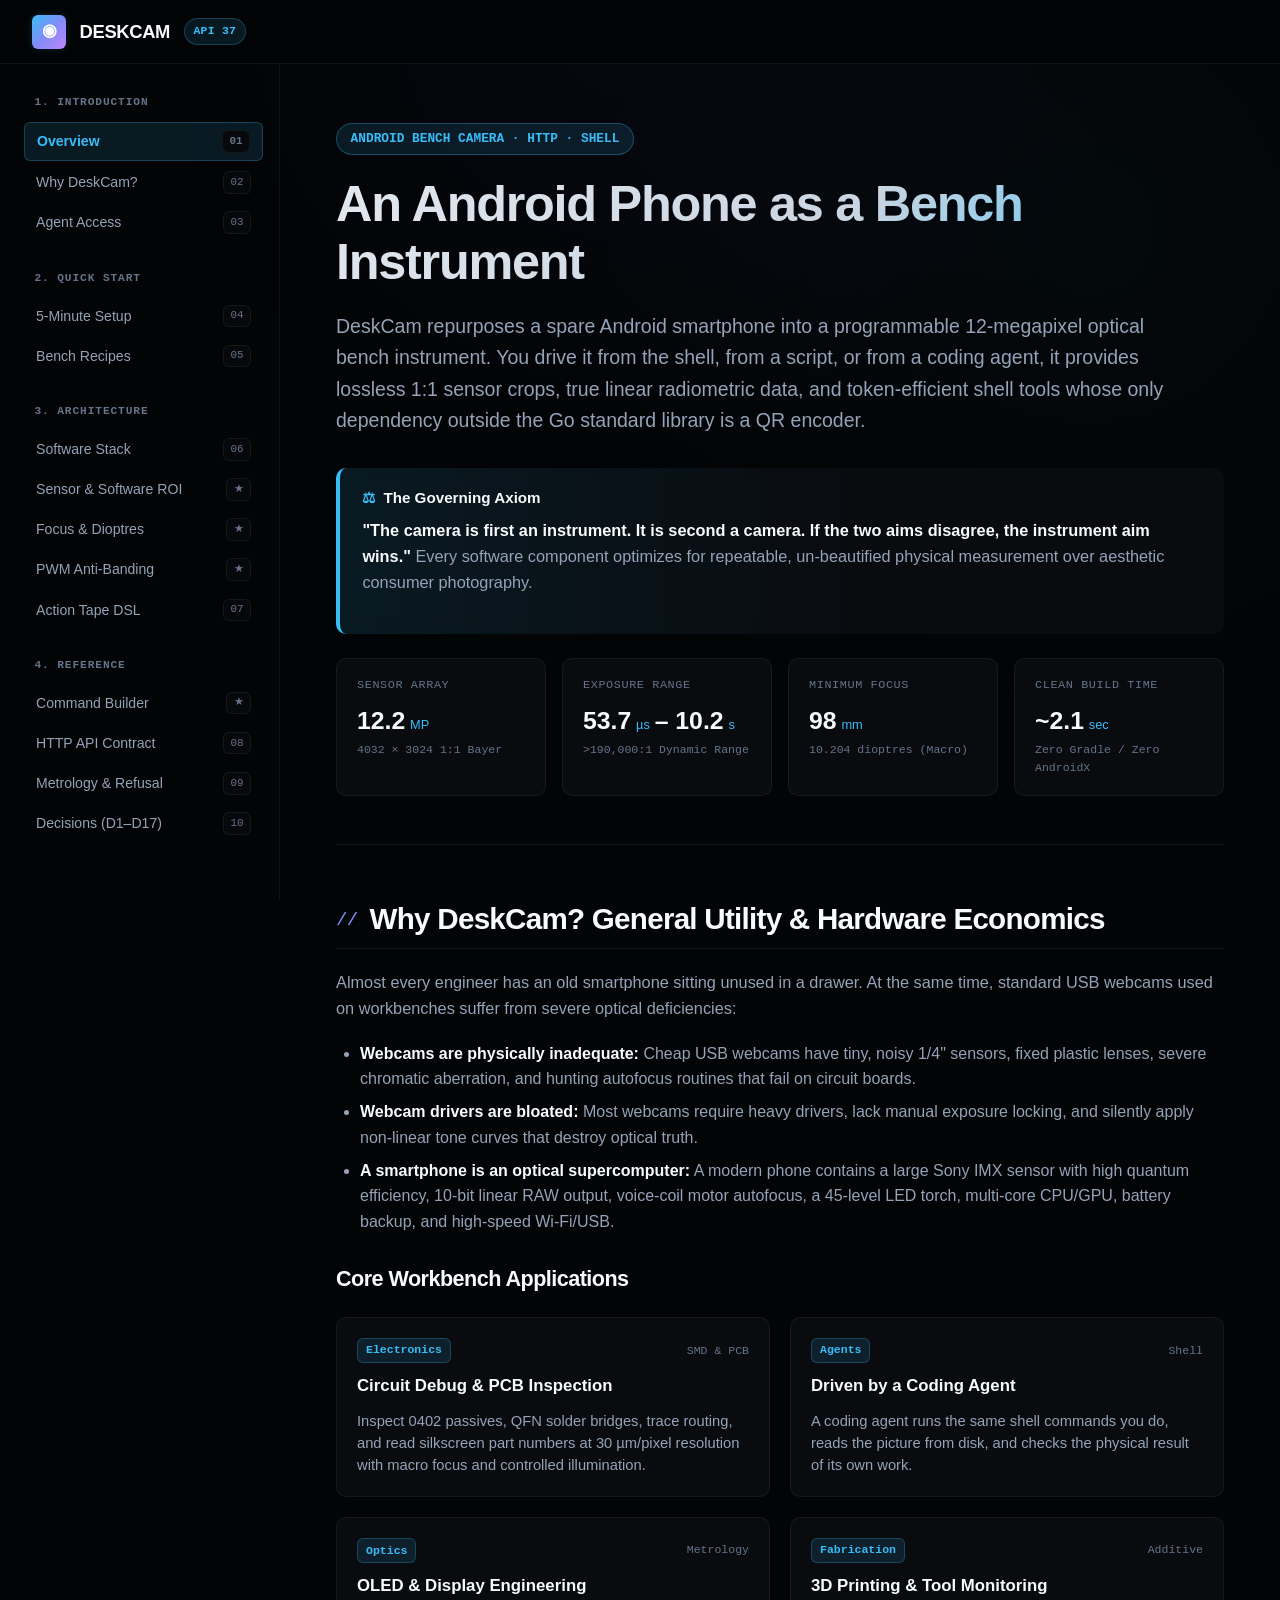
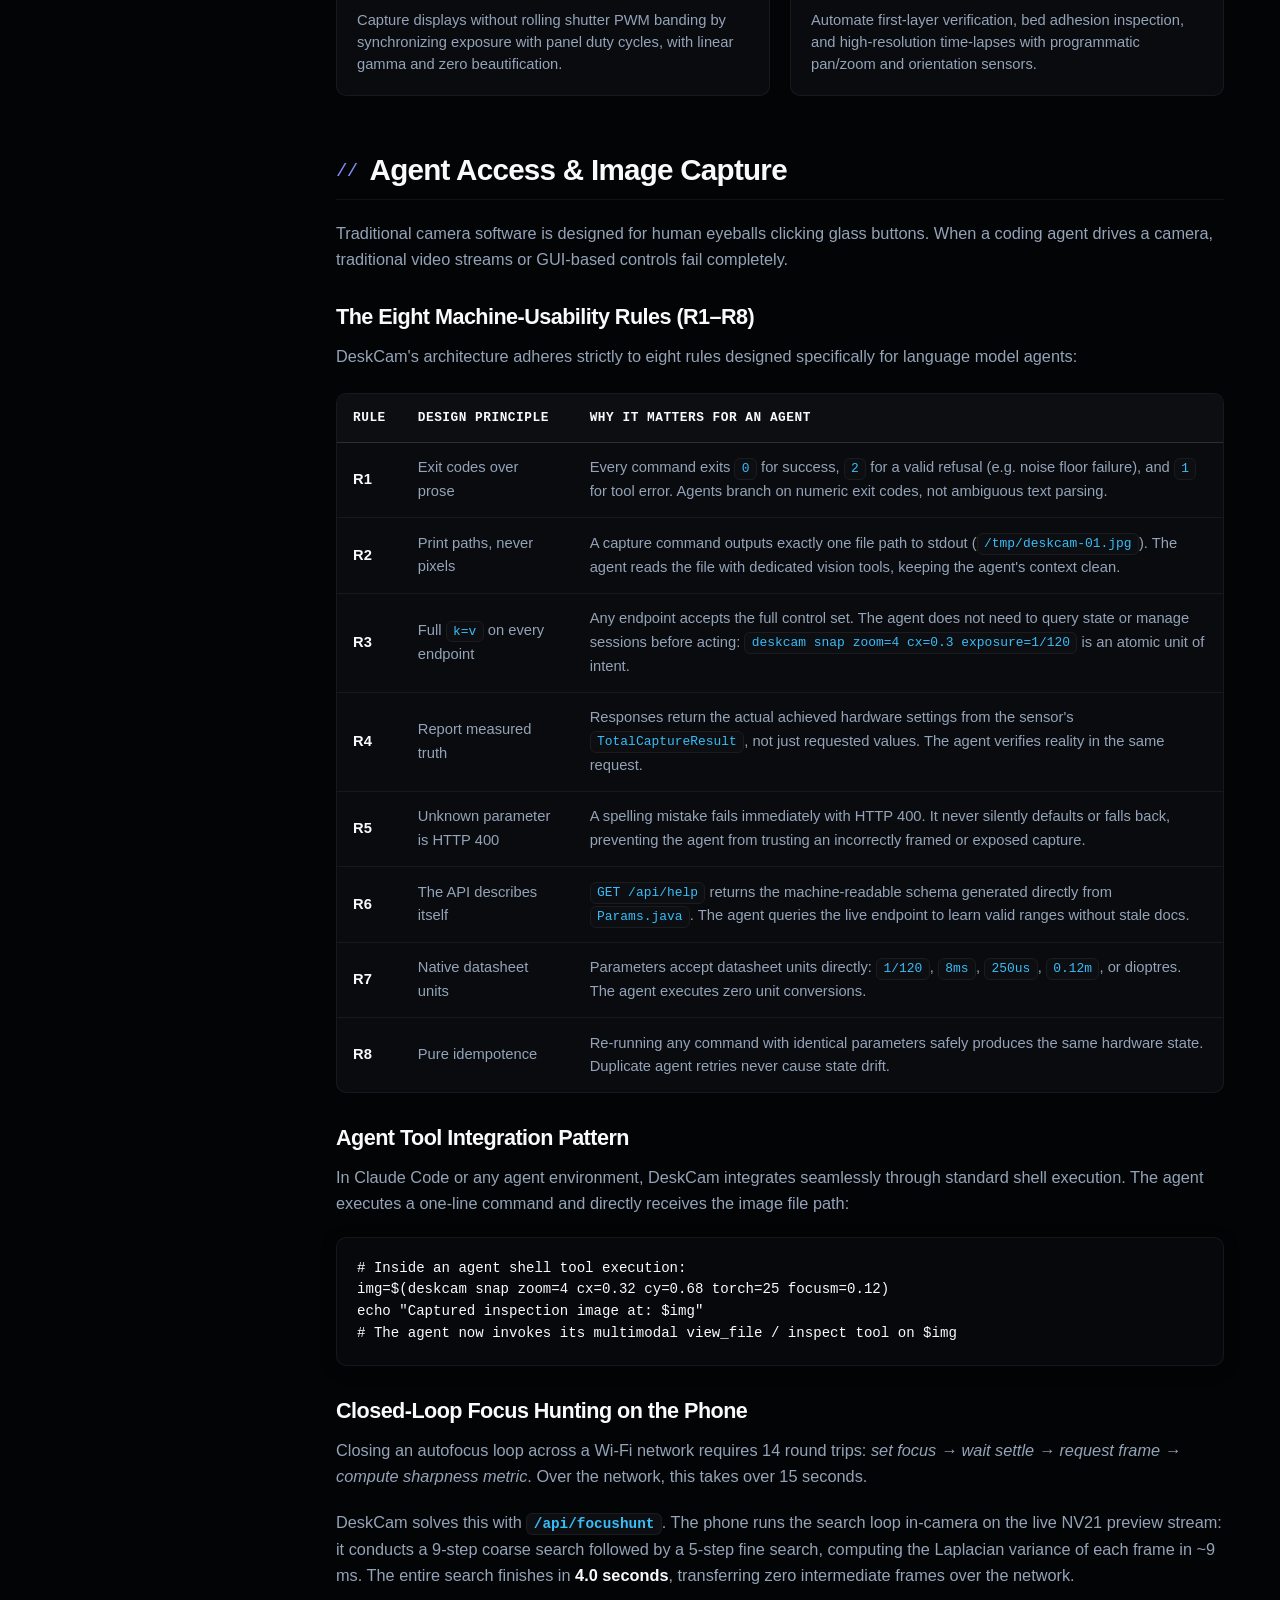
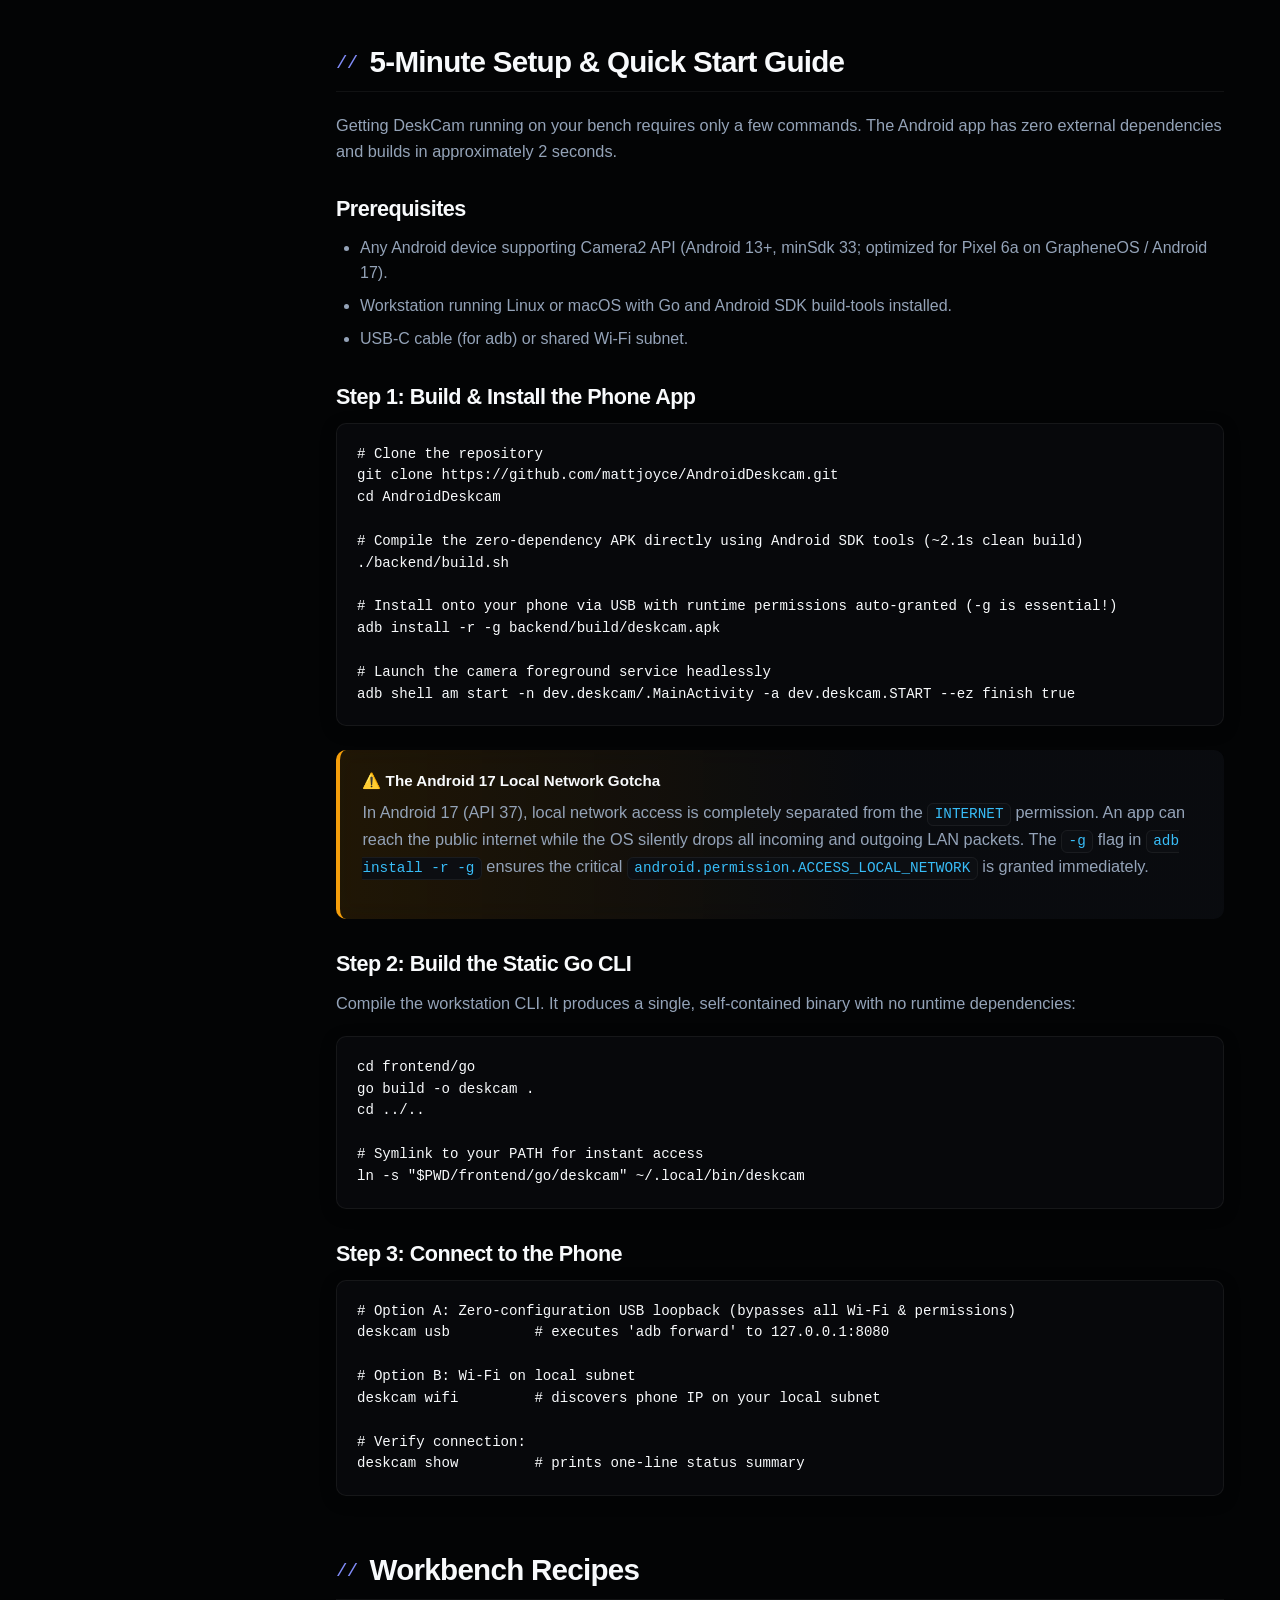
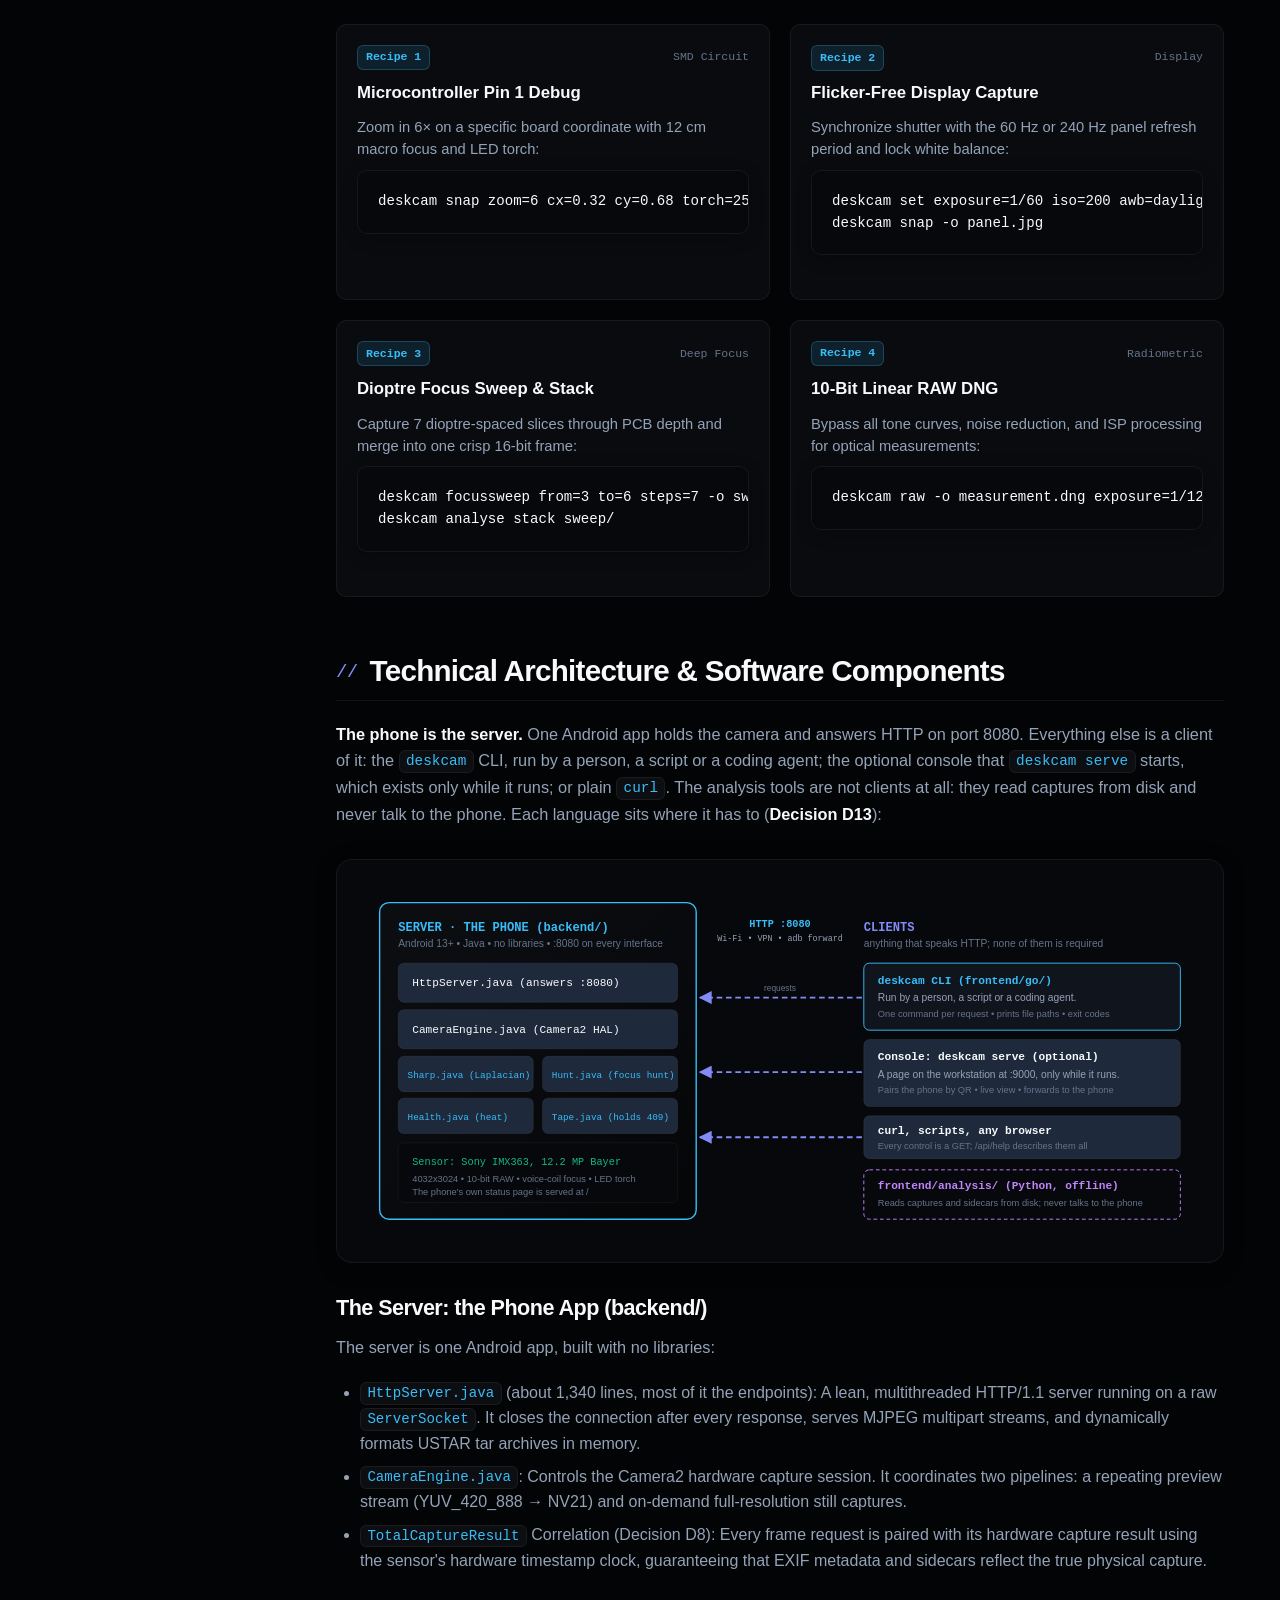
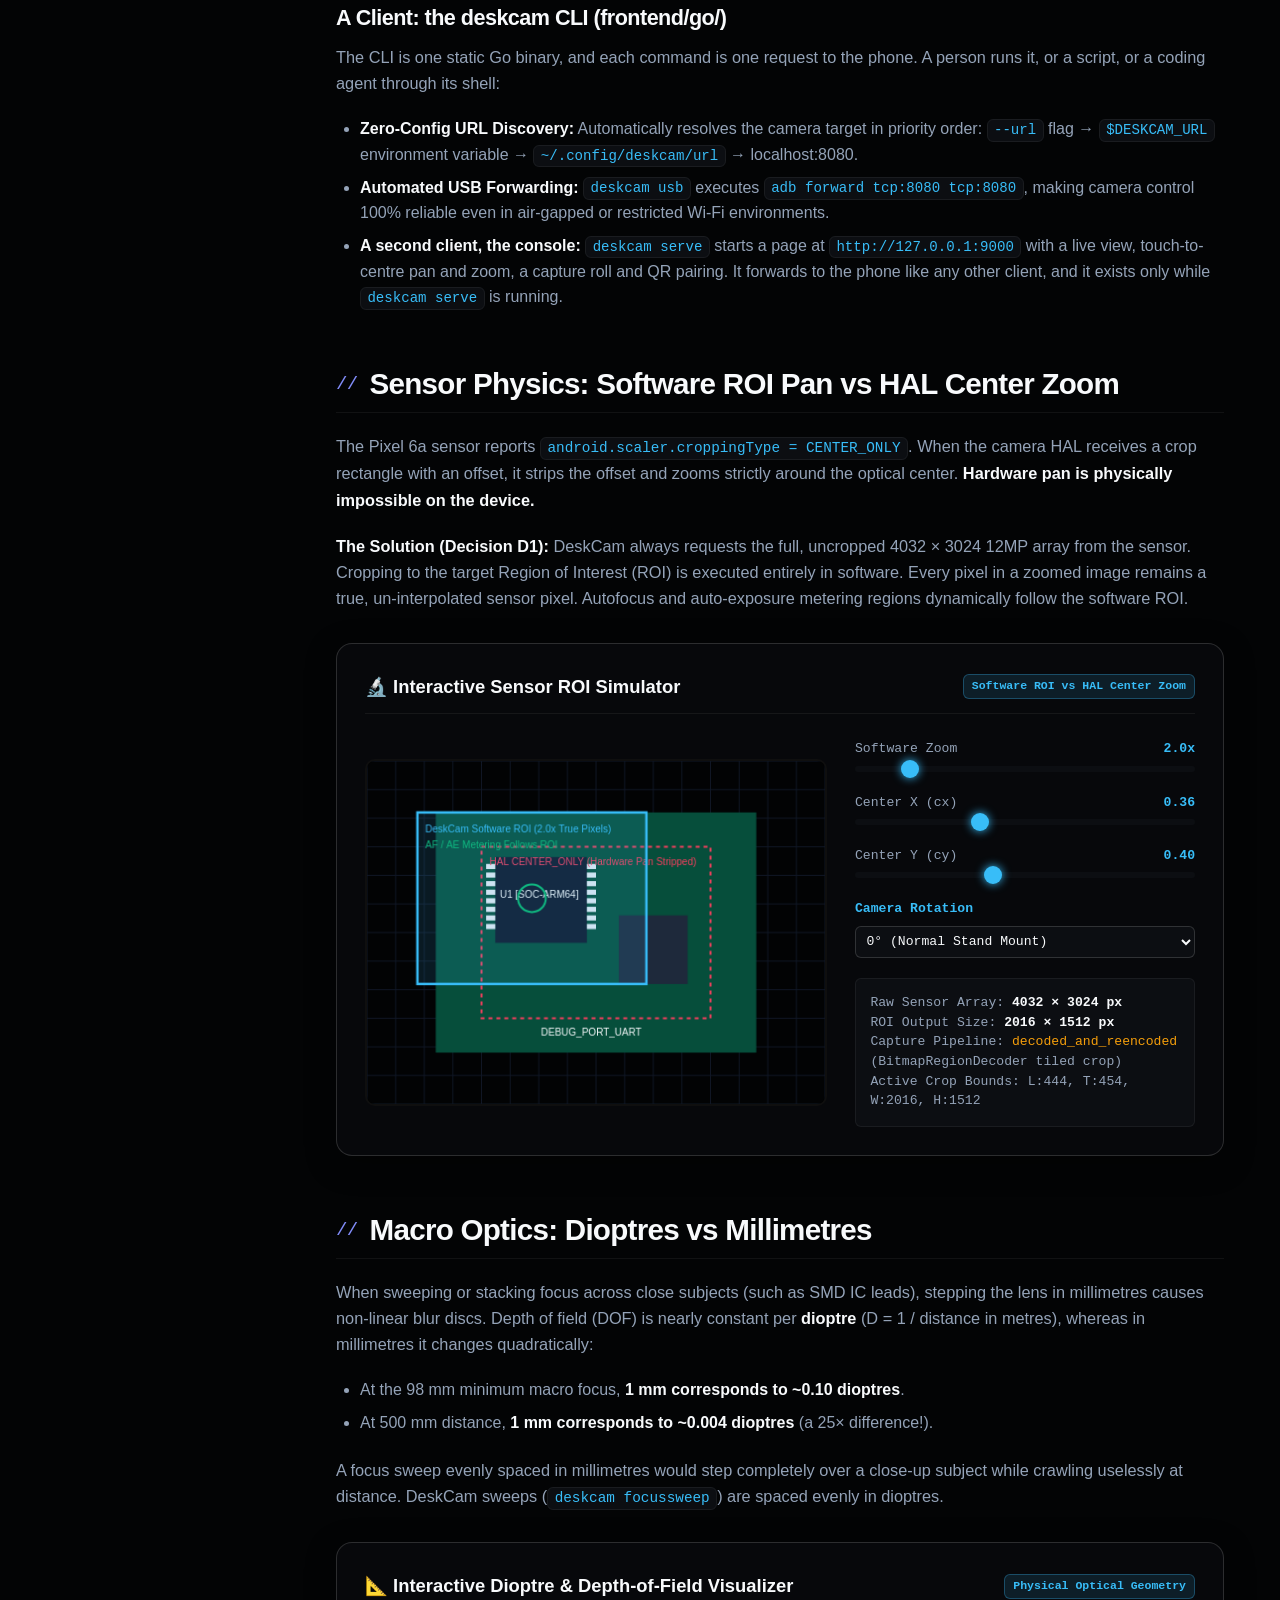
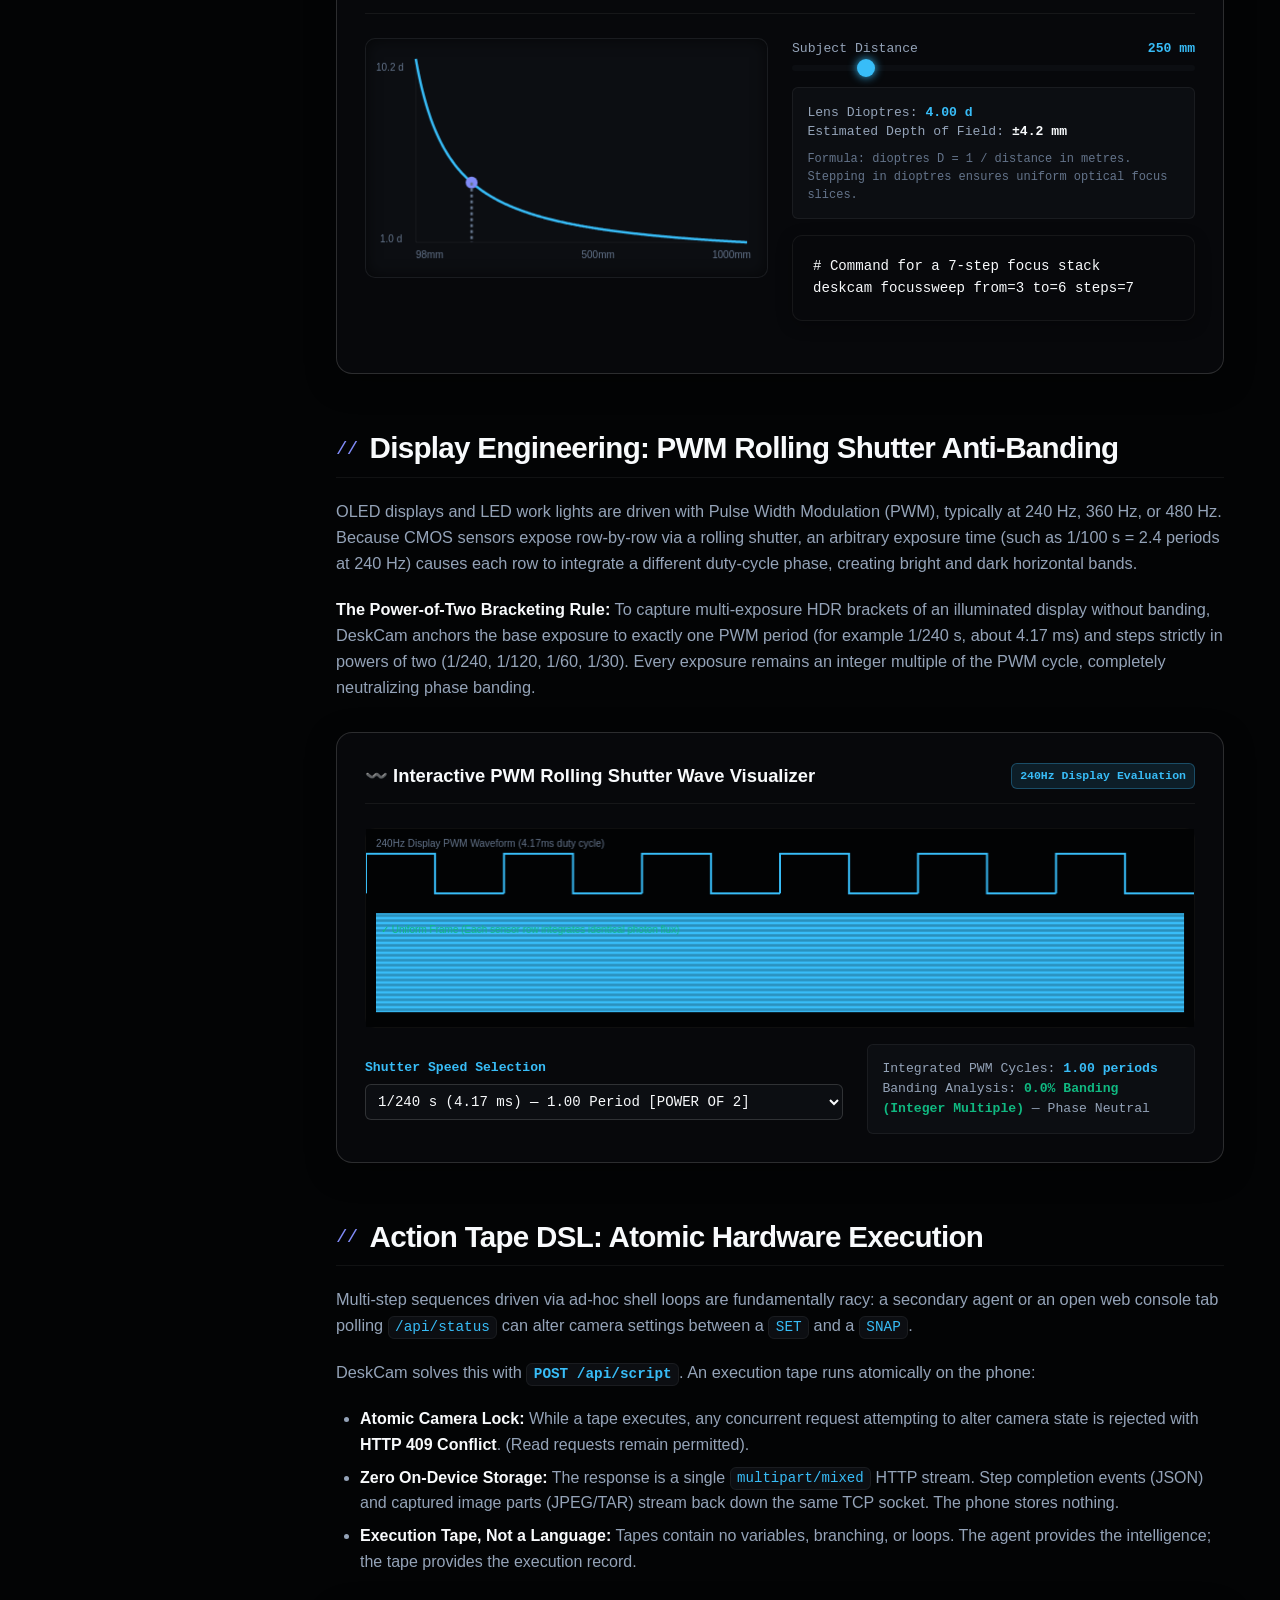
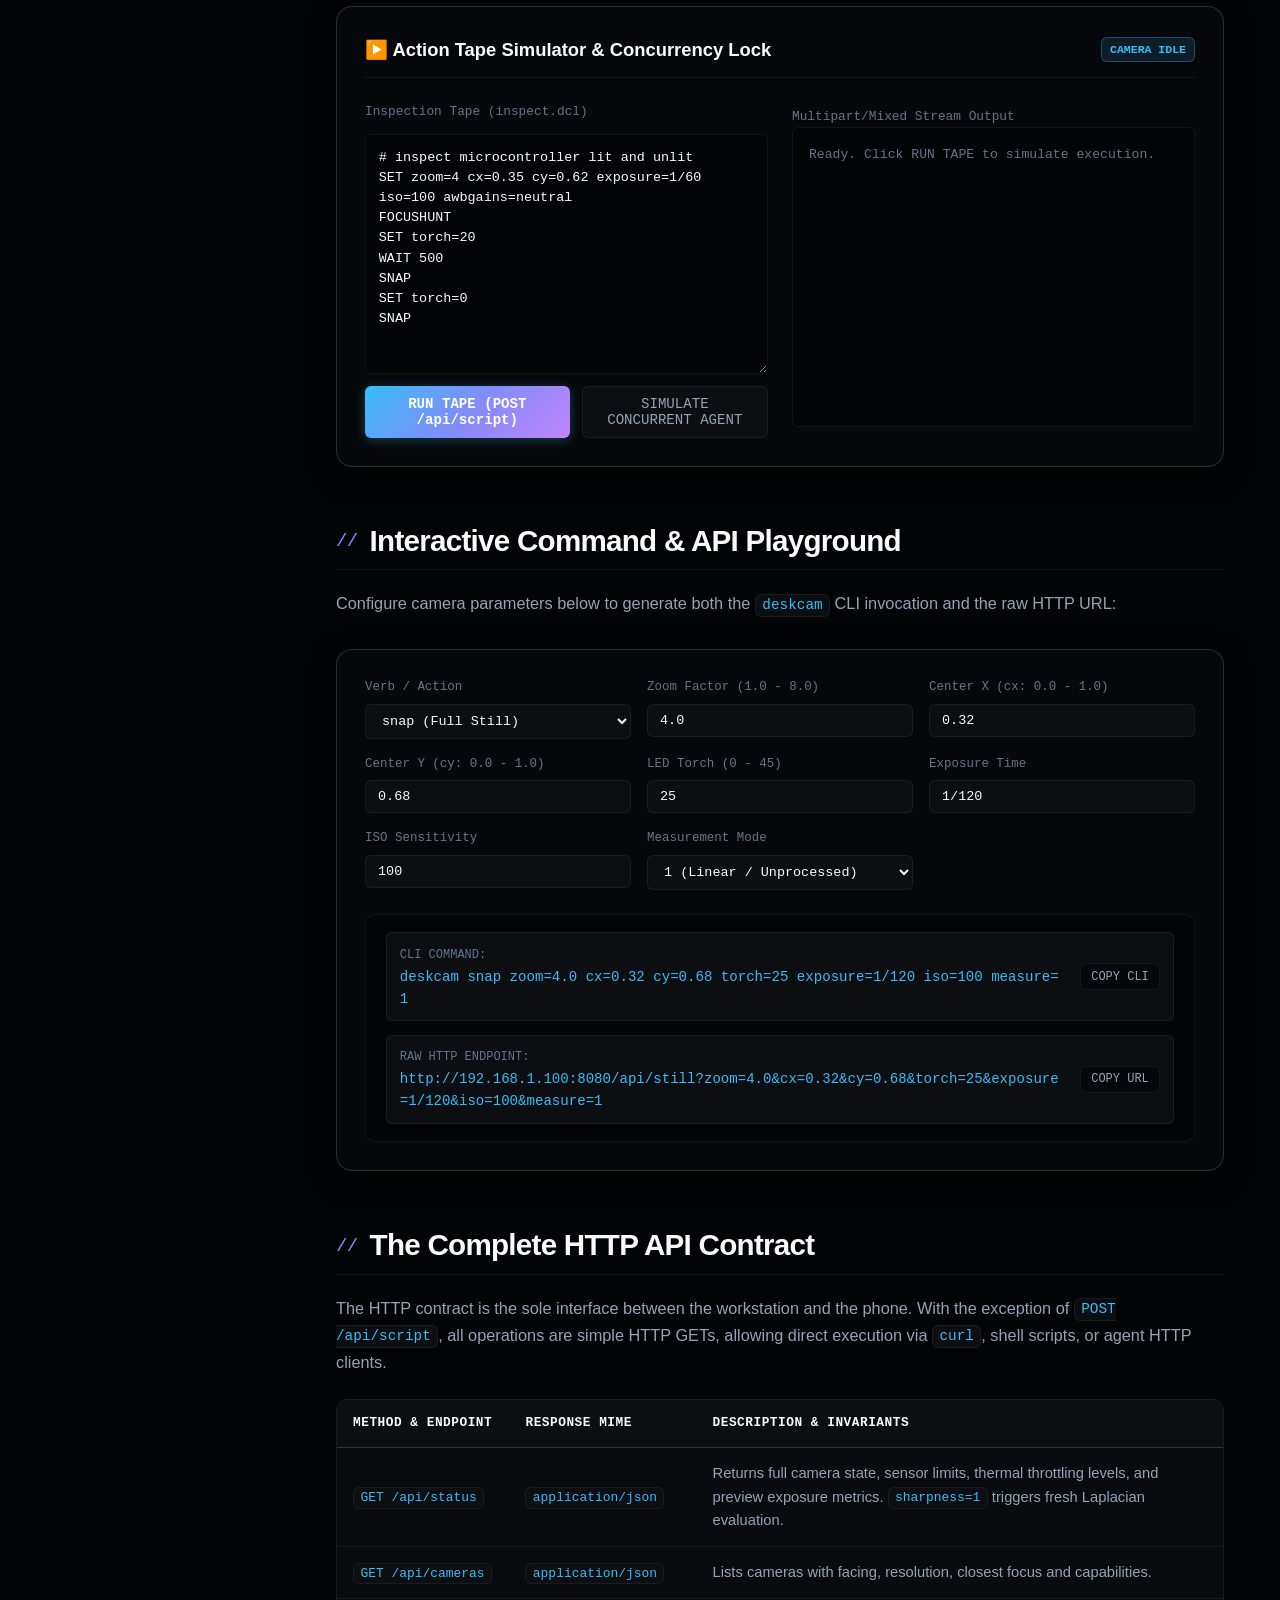
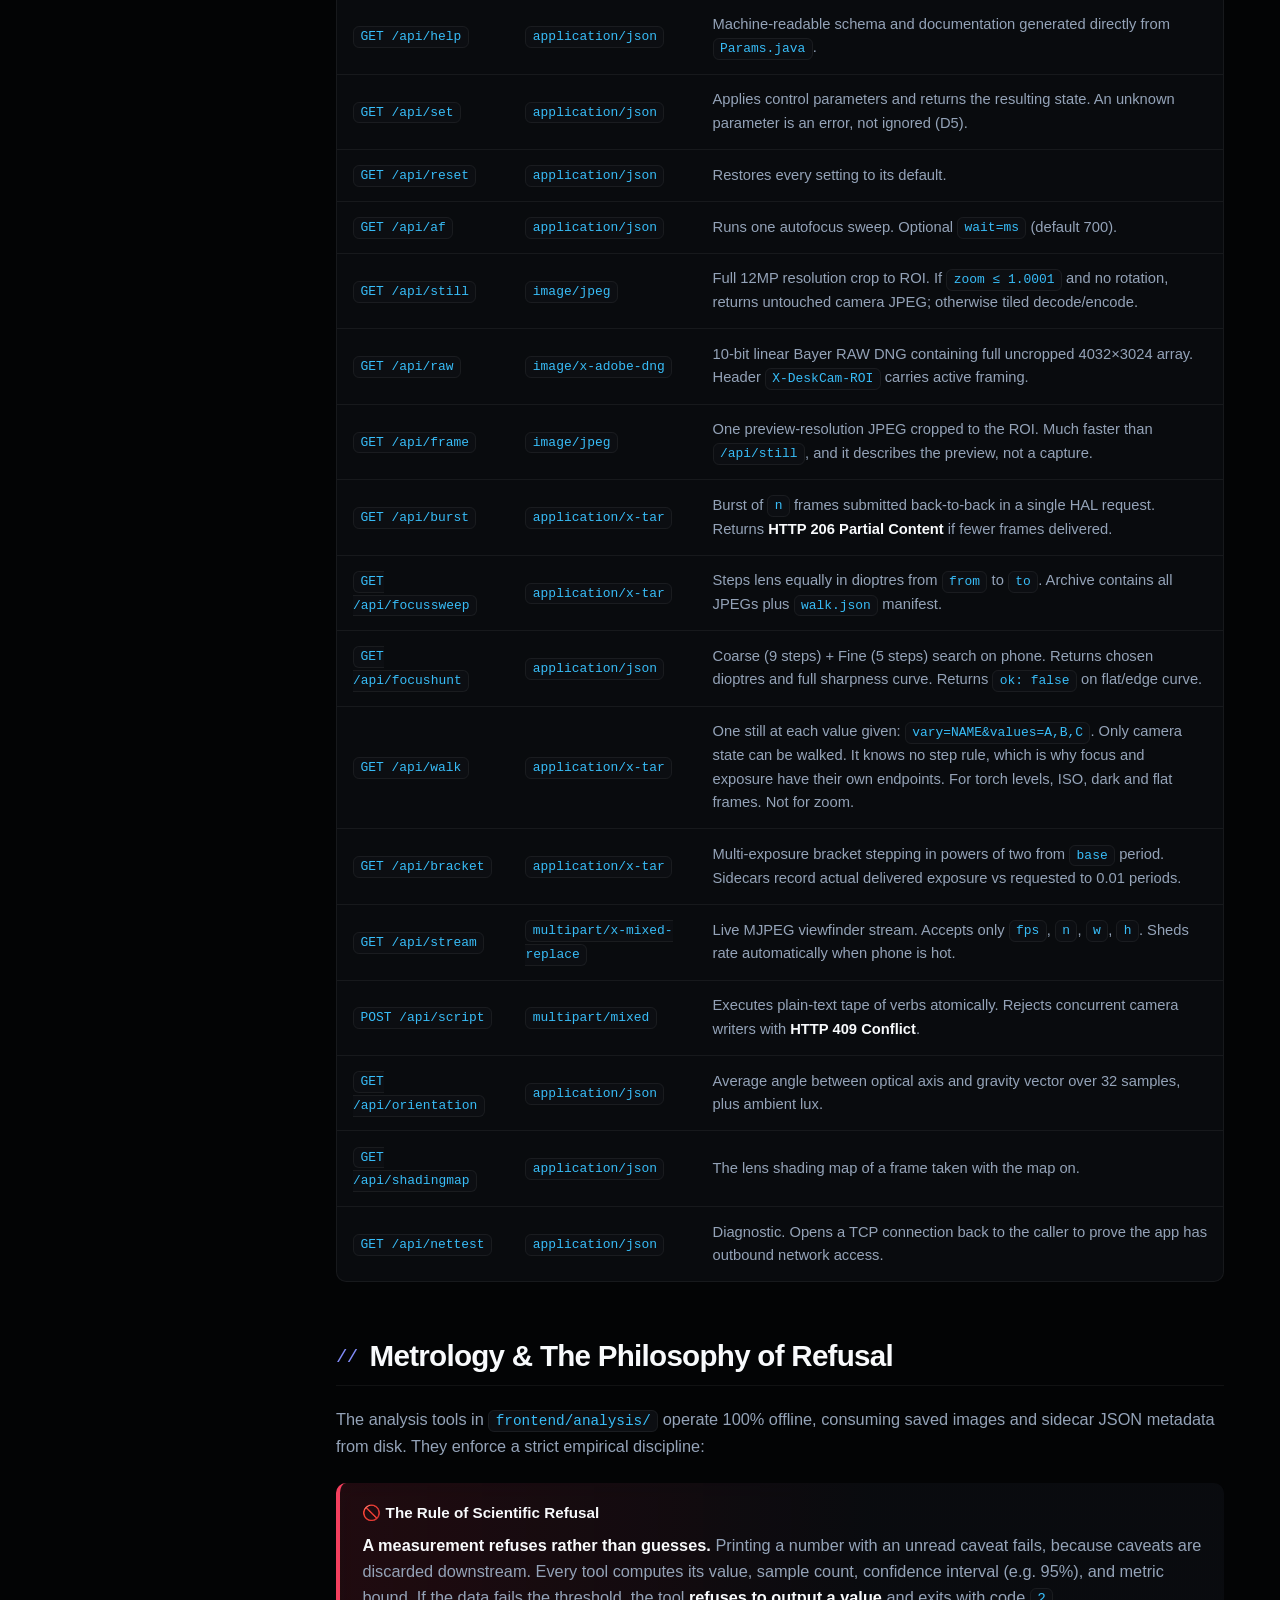
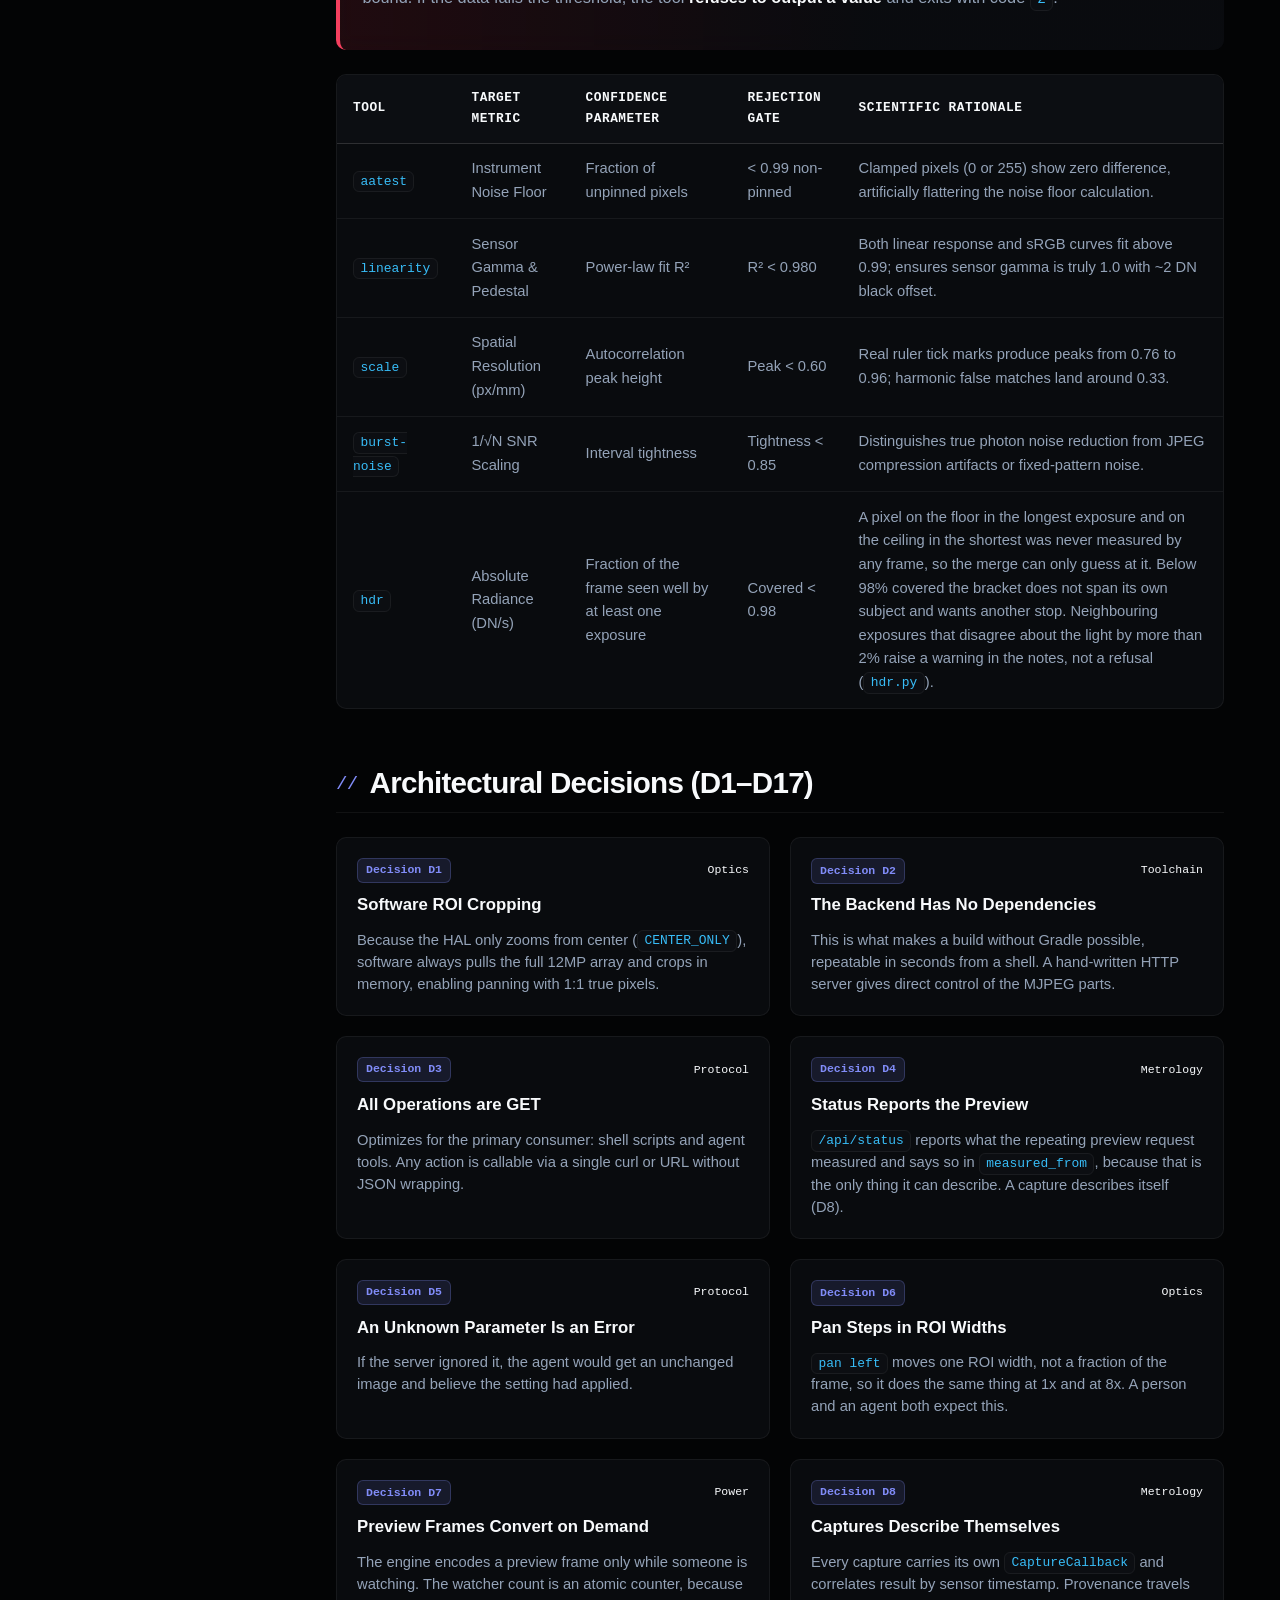
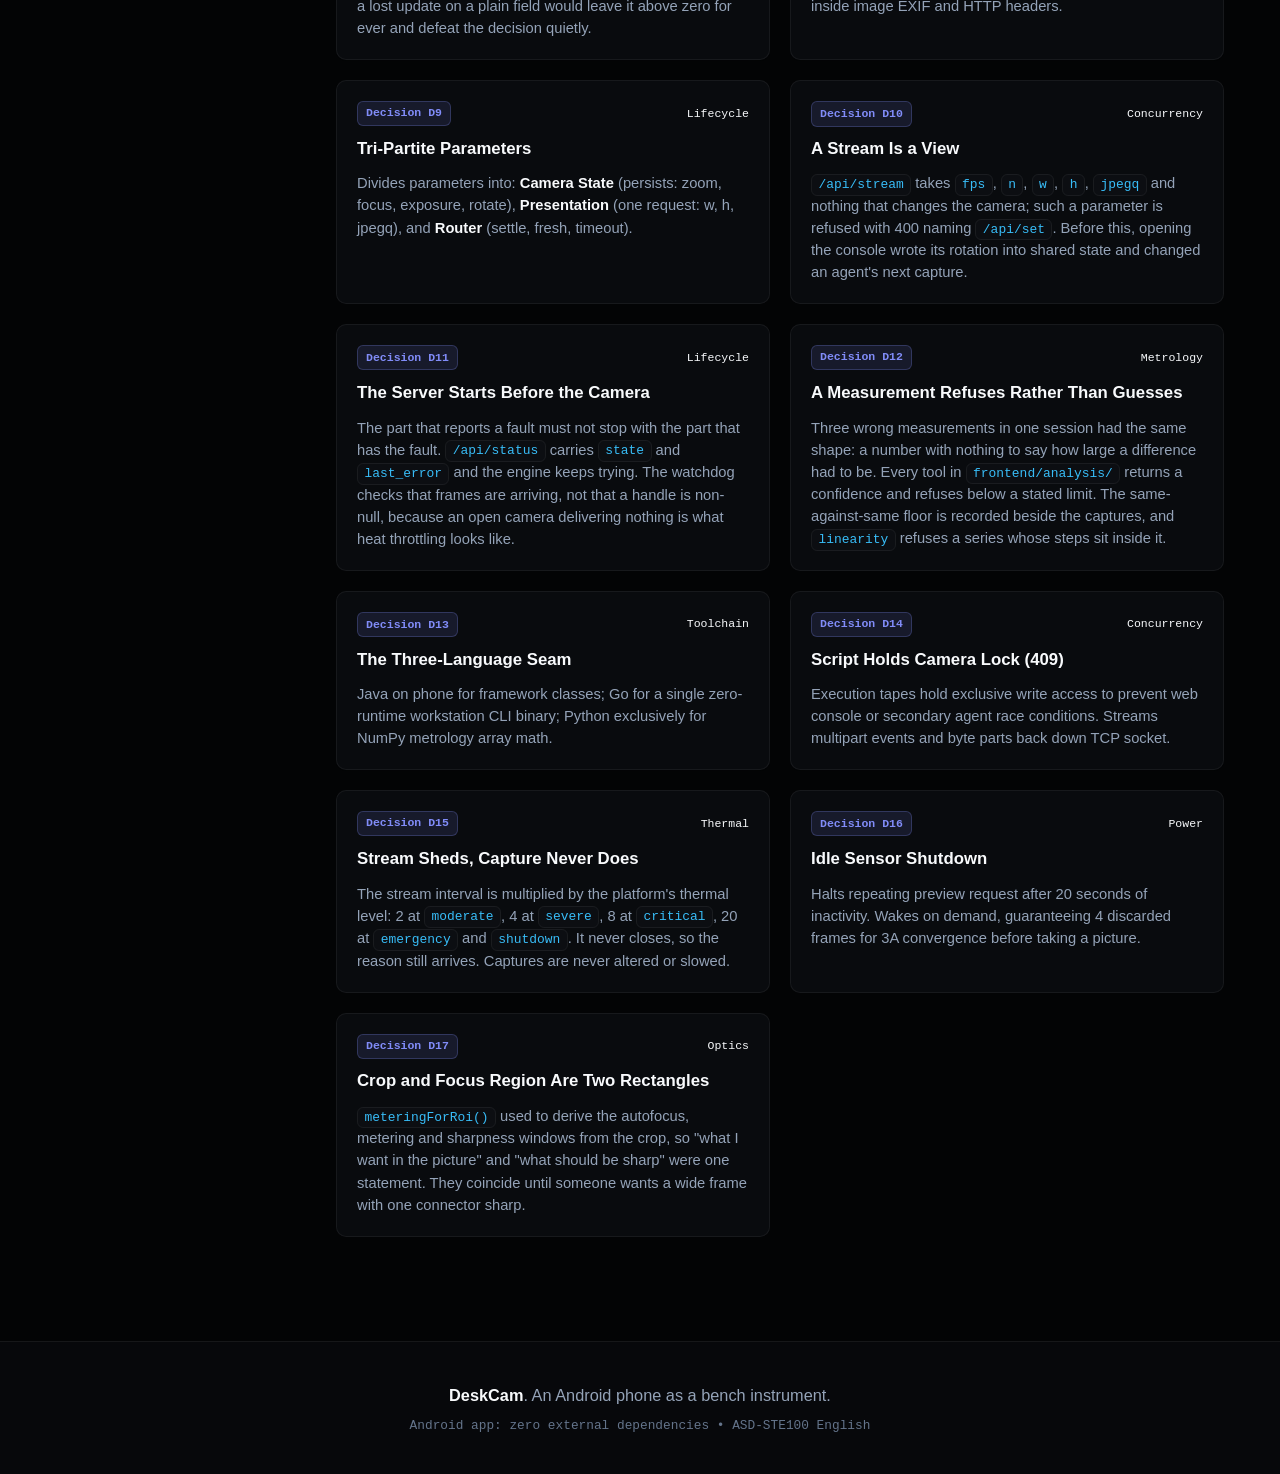
==== explainer/index.html @ 988d2ec2 "Let the phone say which network it is on, and put Stop beside the state A Pixel 9 installed over pla" ====
<!DOCTYPE html>
<html lang="en" data-theme="dark">
<head>
  <meta charset="UTF-8">
  <meta name="viewport" content="width=device-width, initial-scale=1.0">
  <title>DeskCam: an Android phone as a bench instrument</title>
  <meta name="description" content="Technical documentation and interactive explainer for DeskCam: turn a spare Android phone into a high-precision, programmable 12MP bench camera you drive from the shell, a script, or a coding agent.">
  <link rel="stylesheet" href="style.css">
</head>
<body>
  <!-- Background glow and grid -->
  <div class="ambient-glow"></div>
  <div class="bg-grid-overlay"></div>

  <!-- Top Header -->
  <header class="top-header">
    <a href="#hero" class="brand">
      <div class="brand-icon">◉</div>
      <span>DESKCAM</span>
      <span class="brand-badge">API 37</span>
    </a>
    <div class="header-actions">
      <button id="mobileNavToggle" class="mobile-nav-toggle" title="Toggle Menu" aria-label="Toggle Navigation">
        <span>☰</span>
      </button>
    </div>
  </header>

  <div class="layout-container">
    <!-- Sidebar Navigation -->
    <aside class="sidebar">
      <div class="nav-group">
        <div class="nav-heading">1. Introduction</div>
        <a href="#hero" class="nav-link active">Overview <span class="nav-badge">01</span></a>
        <a href="#why-deskcam" class="nav-link">Why DeskCam? <span class="nav-badge">02</span></a>
        <a href="#agent-vision" class="nav-link">Agent Access <span class="nav-badge">03</span></a>
      </div>

      <div class="nav-group">
        <div class="nav-heading">2. Quick Start</div>
        <a href="#getting-started" class="nav-link">5-Minute Setup <span class="nav-badge">04</span></a>
        <a href="#workbench-recipes" class="nav-link">Bench Recipes <span class="nav-badge">05</span></a>
      </div>

      <div class="nav-group">
        <div class="nav-heading">3. Architecture</div>
        <a href="#technical-components" class="nav-link">Software Stack <span class="nav-badge">06</span></a>
        <a href="#sensor-physics" class="nav-link">Sensor & Software ROI <span class="nav-badge">★</span></a>
        <a href="#macro-optics" class="nav-link">Focus & Dioptres <span class="nav-badge">★</span></a>
        <a href="#display-pwm" class="nav-link">PWM Anti-Banding <span class="nav-badge">★</span></a>
        <a href="#action-tapes" class="nav-link">Action Tape DSL <span class="nav-badge">07</span></a>
      </div>

      <div class="nav-group">
        <div class="nav-heading">4. Reference</div>
        <a href="#command-playground" class="nav-link">Command Builder <span class="nav-badge">★</span></a>
        <a href="#http-contract" class="nav-link">HTTP API Contract <span class="nav-badge">08</span></a>
        <a href="#metrology-refusal" class="nav-link">Metrology & Refusal <span class="nav-badge">09</span></a>
        <a href="#architectural-decisions" class="nav-link">Decisions (D1–D17) <span class="nav-badge">10</span></a>
      </div>
    </aside>

    <!-- Main Content Area -->
    <main class="content">
      
      <!-- HERO SECTION -->
      <section id="hero" class="hero">
        <div class="hero-tag">ANDROID BENCH CAMERA · HTTP · SHELL</div>
        <h1 class="hero-title">An Android Phone as a Bench Instrument</h1>
        <p class="hero-subtitle">
          DeskCam repurposes a spare Android smartphone into a programmable 12-megapixel optical bench instrument.
          You drive it from the shell, from a script, or from a coding agent,
          it provides lossless 1:1 sensor crops, true linear radiometric data, and token-efficient shell tools whose only dependency outside the Go standard library is a QR encoder.
        </p>

        <div class="callout callout-axiom">
          <div class="callout-title">
            <span style="color:var(--accent-cyan);">⚖</span> The Governing Axiom
          </div>
          <p>
            <strong>"The camera is first an instrument. It is second a camera. If the two aims disagree, the instrument aim wins."</strong>
            Every software component optimizes for repeatable, un-beautified physical measurement over aesthetic consumer photography.
          </p>
        </div>

        <div class="hero-stats">
          <div class="stat-card">
            <div class="stat-label">Sensor Array</div>
            <div class="stat-val">12.2 <small>MP</small></div>
            <div style="font-size:0.72rem; color:var(--text-muted); font-family:var(--font-mono);">4032 × 3024 1:1 Bayer</div>
          </div>
          <div class="stat-card">
            <div class="stat-label">Exposure Range</div>
            <div class="stat-val">53.7 <small>µs</small> – 10.2 <small>s</small></div>
            <div style="font-size:0.72rem; color:var(--text-muted); font-family:var(--font-mono);">>190,000:1 Dynamic Range</div>
          </div>
          <div class="stat-card">
            <div class="stat-label">Minimum Focus</div>
            <div class="stat-val">98 <small>mm</small></div>
            <div style="font-size:0.72rem; color:var(--text-muted); font-family:var(--font-mono);">10.204 dioptres (Macro)</div>
          </div>
          <div class="stat-card">
            <div class="stat-label">Clean Build Time</div>
            <div class="stat-val">~2.1 <small>sec</small></div>
            <div style="font-size:0.72rem; color:var(--text-muted); font-family:var(--font-mono);">Zero Gradle / Zero AndroidX</div>
          </div>
        </div>
      </section>

      <!-- SECTION 1: WHY DESKCAM (GENERAL UTILITY) -->
      <section id="why-deskcam">
        <h2>Why DeskCam? General Utility & Hardware Economics</h2>
        <p>
          Almost every engineer has an old smartphone sitting unused in a drawer.
          At the same time, standard USB webcams used on workbenches suffer from severe optical deficiencies:
        </p>
        <ul>
          <li><strong>Webcams are physically inadequate:</strong> Cheap USB webcams have tiny, noisy 1/4" sensors, fixed plastic lenses, severe chromatic aberration, and hunting autofocus routines that fail on circuit boards.</li>
          <li><strong>Webcam drivers are bloated:</strong> Most webcams require heavy drivers, lack manual exposure locking, and silently apply non-linear tone curves that destroy optical truth.</li>
          <li><strong>A smartphone is an optical supercomputer:</strong> A modern phone contains a large Sony IMX sensor with high quantum efficiency, 10-bit linear RAW output, voice-coil motor autofocus, a 45-level LED torch, multi-core CPU/GPU, battery backup, and high-speed Wi-Fi/USB.</li>
        </ul>

        <h3>Core Workbench Applications</h3>
        <div class="card-grid">
          <div class="info-card">
            <div class="card-header">
              <span class="card-badge badge-rule">Electronics</span>
              <span style="font-family:var(--font-mono); font-size:0.72rem; color:var(--text-muted);">SMD & PCB</span>
            </div>
            <div class="card-title">Circuit Debug & PCB Inspection</div>
            <div class="card-desc">
              Inspect 0402 passives, QFN solder bridges, trace routing, and read silkscreen part numbers at 30 µm/pixel resolution with macro focus and controlled illumination.
            </div>
          </div>

          <div class="info-card">
            <div class="card-header">
              <span class="card-badge badge-rule">Agents</span>
              <span style="font-family:var(--font-mono); font-size:0.72rem; color:var(--text-muted);">Shell</span>
            </div>
            <div class="card-title">Driven by a Coding Agent</div>
            <div class="card-desc">
              A coding agent runs the same shell commands you do, reads the picture from disk, and checks the physical result of its own work.
            </div>
          </div>

          <div class="info-card">
            <div class="card-header">
              <span class="card-badge badge-rule">Optics</span>
              <span style="font-family:var(--font-mono); font-size:0.72rem; color:var(--text-muted);">Metrology</span>
            </div>
            <div class="card-title">OLED & Display Engineering</div>
            <div class="card-desc">
              Capture displays without rolling shutter PWM banding by synchronizing exposure with panel duty cycles, with linear gamma and zero beautification.
            </div>
          </div>

          <div class="info-card">
            <div class="card-header">
              <span class="card-badge badge-rule">Fabrication</span>
              <span style="font-family:var(--font-mono); font-size:0.72rem; color:var(--text-muted);">Additive</span>
            </div>
            <div class="card-title">3D Printing & Tool Monitoring</div>
            <div class="card-desc">
              Automate first-layer verification, bed adhesion inspection, and high-resolution time-lapses with programmatic pan/zoom and orientation sensors.
            </div>
          </div>
        </div>
      </section>

      <!-- SECTION 2: AGENT ACCESS -->
      <section id="agent-vision">
        <h2>Agent Access & Image Capture</h2>
        <p>
          Traditional camera software is designed for human eyeballs clicking glass buttons.
          When a coding agent drives a camera,
          traditional video streams or GUI-based controls fail completely.
        </p>

        <h3>The Eight Machine-Usability Rules (R1–R8)</h3>
        <p>
          DeskCam's architecture adheres strictly to eight rules designed specifically for language model agents:
        </p>

        <div class="table-container">
          <table>
            <thead>
              <tr>
                <th>Rule</th>
                <th>Design Principle</th>
                <th>Why It Matters for an Agent</th>
              </tr>
            </thead>
            <tbody>
              <tr>
                <td><strong>R1</strong></td>
                <td>Exit codes over prose</td>
                <td>Every command exits <code>0</code> for success, <code>2</code> for a valid refusal (e.g. noise floor failure), and <code>1</code> for tool error. Agents branch on numeric exit codes, not ambiguous text parsing.</td>
              </tr>
              <tr>
                <td><strong>R2</strong></td>
                <td>Print paths, never pixels</td>
                <td>A capture command outputs exactly one file path to stdout (<code>/tmp/deskcam-01.jpg</code>). The agent reads the file with dedicated vision tools, keeping the agent's context clean.</td>
              </tr>
              <tr>
                <td><strong>R3</strong></td>
                <td>Full <code>k=v</code> on every endpoint</td>
                <td>Any endpoint accepts the full control set. The agent does not need to query state or manage sessions before acting: <code>deskcam snap zoom=4 cx=0.3 exposure=1/120</code> is an atomic unit of intent.</td>
              </tr>
              <tr>
                <td><strong>R4</strong></td>
                <td>Report measured truth</td>
                <td>Responses return the actual achieved hardware settings from the sensor's <code>TotalCaptureResult</code>, not just requested values. The agent verifies reality in the same request.</td>
              </tr>
              <tr>
                <td><strong>R5</strong></td>
                <td>Unknown parameter is HTTP 400</td>
                <td>A spelling mistake fails immediately with HTTP 400. It never silently defaults or falls back, preventing the agent from trusting an incorrectly framed or exposed capture.</td>
              </tr>
              <tr>
                <td><strong>R6</strong></td>
                <td>The API describes itself</td>
                <td><code>GET /api/help</code> returns the machine-readable schema generated directly from <code>Params.java</code>. The agent queries the live endpoint to learn valid ranges without stale docs.</td>
              </tr>
              <tr>
                <td><strong>R7</strong></td>
                <td>Native datasheet units</td>
                <td>Parameters accept datasheet units directly: <code>1/120</code>, <code>8ms</code>, <code>250us</code>, <code>0.12m</code>, or dioptres. The agent executes zero unit conversions.</td>
              </tr>
              <tr>
                <td><strong>R8</strong></td>
                <td>Pure idempotence</td>
                <td>Re-running any command with identical parameters safely produces the same hardware state. Duplicate agent retries never cause state drift.</td>
              </tr>
            </tbody>
          </table>
        </div>

        <h3>Agent Tool Integration Pattern</h3>
        <p>
          In Claude Code or any agent environment, DeskCam integrates seamlessly through standard shell execution.
          The agent executes a one-line command and directly receives the image file path:
        </p>

        <pre><code># Inside an agent shell tool execution:
img=$(deskcam snap zoom=4 cx=0.32 cy=0.68 torch=25 focusm=0.12)
echo "Captured inspection image at: $img"
# The agent now invokes its multimodal view_file / inspect tool on $img</code></pre>

        <h3>Closed-Loop Focus Hunting on the Phone</h3>
        <p>
          Closing an autofocus loop across a Wi-Fi network requires 14 round trips:
          <em>set focus &rarr; wait settle &rarr; request frame &rarr; compute sharpness metric</em>.
          Over the network, this takes over 15 seconds.
        </p>
        <p>
          DeskCam solves this with <strong><code>/api/focushunt</code></strong>.
          The phone runs the search loop in-camera on the live NV21 preview stream:
          it conducts a 9-step coarse search followed by a 5-step fine search, computing the Laplacian variance of each frame in ~9 ms.
          The entire search finishes in <strong>4.0 seconds</strong>, transferring zero intermediate frames over the network.
        </p>
      </section>

      <!-- SECTION 3: GETTING STARTED (5-MINUTE SETUP) -->
      <section id="getting-started">
        <h2>5-Minute Setup & Quick Start Guide</h2>
        <p>
          Getting DeskCam running on your bench requires only a few commands.
          The Android app has zero external dependencies and builds in approximately 2 seconds.
        </p>

        <h3>Prerequisites</h3>
        <ul>
          <li>Any Android device supporting Camera2 API (Android 13+, minSdk 33; optimized for Pixel 6a on GrapheneOS / Android 17).</li>
          <li>Workstation running Linux or macOS with Go and Android SDK build-tools installed.</li>
          <li>USB-C cable (for adb) or shared Wi-Fi subnet.</li>
        </ul>

        <h3>Step 1: Build & Install the Phone App</h3>
        <pre><code># Clone the repository
git clone https://github.com/mattjoyce/AndroidDeskcam.git
cd AndroidDeskcam

# Compile the zero-dependency APK directly using Android SDK tools (~2.1s clean build)
./backend/build.sh

# Install onto your phone via USB with runtime permissions auto-granted (-g is essential!)
adb install -r -g backend/build/deskcam.apk

# Launch the camera foreground service headlessly
adb shell am start -n dev.deskcam/.MainActivity -a dev.deskcam.START --ez finish true</code></pre>

        <div class="callout callout-warning">
          <div class="callout-title">⚠️ The Android 17 Local Network Gotcha</div>
          <p>
            In Android 17 (API 37), local network access is completely separated from the <code>INTERNET</code> permission.
            An app can reach the public internet while the OS silently drops all incoming and outgoing LAN packets.
            The <code>-g</code> flag in <code>adb install -r -g</code> ensures the critical <code>android.permission.ACCESS_LOCAL_NETWORK</code> is granted immediately.
          </p>
        </div>

        <h3>Step 2: Build the Static Go CLI</h3>
        <p>
          Compile the workstation CLI. It produces a single, self-contained binary with no runtime dependencies:
        </p>
        <pre><code>cd frontend/go
go build -o deskcam .
cd ../..

# Symlink to your PATH for instant access
ln -s "$PWD/frontend/go/deskcam" ~/.local/bin/deskcam</code></pre>

        <h3>Step 3: Connect to the Phone</h3>
        <pre><code># Option A: Zero-configuration USB loopback (bypasses all Wi-Fi & permissions)
deskcam usb          # executes 'adb forward' to 127.0.0.1:8080

# Option B: Wi-Fi on local subnet
deskcam wifi         # discovers phone IP on your local subnet

# Verify connection:
deskcam show         # prints one-line status summary</code></pre>
      </section>

      <!-- SECTION 4: WORKBENCH RECIPES -->
      <section id="workbench-recipes">
        <h2>Workbench Recipes</h2>
        <div class="card-grid">
          <div class="info-card">
            <div class="card-header">
              <span class="card-badge badge-rule">Recipe 1</span>
              <span style="font-family:var(--font-mono); font-size:0.72rem; color:var(--text-muted);">SMD Circuit</span>
            </div>
            <div class="card-title">Microcontroller Pin 1 Debug</div>
            <div class="card-desc">
              Zoom in 6&times; on a specific board coordinate with 12 cm macro focus and LED torch:
            </div>
            <pre><code>deskcam snap zoom=6 cx=0.32 cy=0.68 torch=25 focusm=0.12</code></pre>
          </div>

          <div class="info-card">
            <div class="card-header">
              <span class="card-badge badge-rule">Recipe 2</span>
              <span style="font-family:var(--font-mono); font-size:0.72rem; color:var(--text-muted);">Display</span>
            </div>
            <div class="card-title">Flicker-Free Display Capture</div>
            <div class="card-desc">
              Synchronize shutter with the 60 Hz or 240 Hz panel refresh period and lock white balance:
            </div>
            <pre><code>deskcam set exposure=1/60 iso=200 awb=daylight awblock=on
deskcam snap -o panel.jpg</code></pre>
          </div>

          <div class="info-card">
            <div class="card-header">
              <span class="card-badge badge-rule">Recipe 3</span>
              <span style="font-family:var(--font-mono); font-size:0.72rem; color:var(--text-muted);">Deep Focus</span>
            </div>
            <div class="card-title">Dioptre Focus Sweep & Stack</div>
            <div class="card-desc">
              Capture 7 dioptre-spaced slices through PCB depth and merge into one crisp 16-bit frame:
            </div>
            <pre><code>deskcam focussweep from=3 to=6 steps=7 -o sweep/
deskcam analyse stack sweep/</code></pre>
          </div>

          <div class="info-card">
            <div class="card-header">
              <span class="card-badge badge-rule">Recipe 4</span>
              <span style="font-family:var(--font-mono); font-size:0.72rem; color:var(--text-muted);">Radiometric</span>
            </div>
            <div class="card-title">10-Bit Linear RAW DNG</div>
            <div class="card-desc">
              Bypass all tone curves, noise reduction, and ISP processing for optical measurements:
            </div>
            <pre><code>deskcam raw -o measurement.dng exposure=1/120 iso=56</code></pre>
          </div>
        </div>
      </section>

      <!-- SECTION 5: TECHNICAL COMPONENTS -->
      <section id="technical-components">
        <h2>Technical Architecture & Software Components</h2>
        <p>
          <strong>The phone is the server.</strong> One Android app holds the camera and answers HTTP on port 8080.
          Everything else is a client of it: the <code>deskcam</code> CLI, run by a person, a script or a coding agent;
          the optional console that <code>deskcam serve</code> starts, which exists only while it runs; or plain <code>curl</code>.
          The analysis tools are not clients at all: they read captures from disk and never talk to the phone.
          Each language sits where it has to (<strong>Decision D13</strong>):
        </p>

        <div class="arch-diagram-wrap">
          <svg class="arch-svg" viewBox="0 0 900 380" xmlns="http://www.w3.org/2000/svg" role="img" aria-label="The phone is an HTTP server on port 8080; the deskcam CLI, the optional console and any HTTP client are its clients; the analysis tools read files offline.">
            <defs>
              <linearGradient id="boxGrad" x1="0%" y1="0%" x2="100%" y2="100%">
                <stop offset="0%" stop-color="#0c0e12"/>
                <stop offset="100%" stop-color="#050608"/>
              </linearGradient>
              <marker id="arrowHead" viewBox="0 0 10 10" refX="9" refY="5" markerWidth="7" markerHeight="7" orient="auto-start-reverse">
                <path d="M 0 0 L 10 5 L 0 10 z" fill="#818cf8"/>
              </marker>
            </defs>

            <!-- The server -->
            <rect x="20" y="20" width="340" height="340" rx="10" fill="url(#boxGrad)" stroke="#38bdf8" stroke-width="1.5"/>
            <text x="40" y="50" fill="#38bdf8" font-family="var(--font-mono)" font-size="13" font-weight="bold">SERVER · THE PHONE (backend/)</text>
            <text x="40" y="68" fill="#64748b" font-family="var(--font-sans)" font-size="11">Android 13+ • Java • no libraries • :8080 on every interface</text>

            <rect x="40" y="85" width="300" height="42" rx="6" fill="#1e293b" stroke="rgba(255,255,255,0.08)"/>
            <text x="55" y="110" fill="#f8fafc" font-family="var(--font-mono)" font-size="12">HttpServer.java (answers :8080)</text>

            <rect x="40" y="135" width="300" height="42" rx="6" fill="#1e293b" stroke="rgba(255,255,255,0.08)"/>
            <text x="55" y="160" fill="#f8fafc" font-family="var(--font-mono)" font-size="12">CameraEngine.java (Camera2 HAL)</text>

            <rect x="40" y="185" width="145" height="38" rx="6" fill="#1e293b" stroke="rgba(255,255,255,0.08)"/>
            <text x="50" y="208" fill="#38bdf8" font-family="var(--font-mono)" font-size="10">Sharp.java (Laplacian)</text>

            <rect x="195" y="185" width="145" height="38" rx="6" fill="#1e293b" stroke="rgba(255,255,255,0.08)"/>
            <text x="205" y="208" fill="#38bdf8" font-family="var(--font-mono)" font-size="10">Hunt.java (focus hunt)</text>

            <rect x="40" y="230" width="145" height="38" rx="6" fill="#1e293b" stroke="rgba(255,255,255,0.08)"/>
            <text x="50" y="253" fill="#38bdf8" font-family="var(--font-mono)" font-size="10">Health.java (heat)</text>

            <rect x="195" y="230" width="145" height="38" rx="6" fill="#1e293b" stroke="rgba(255,255,255,0.08)"/>
            <text x="205" y="253" fill="#38bdf8" font-family="var(--font-mono)" font-size="10">Tape.java (holds 409)</text>

            <rect x="40" y="278" width="300" height="64" rx="6" fill="#07080b" stroke="rgba(255,255,255,0.05)"/>
            <text x="55" y="302" fill="#10b981" font-family="var(--font-mono)" font-size="11">Sensor: Sony IMX363, 12.2 MP Bayer</text>
            <text x="55" y="320" fill="#64748b" font-family="var(--font-sans)" font-size="10">4032x3024 • 10-bit RAW • voice-coil focus • LED torch</text>
            <text x="55" y="334" fill="#64748b" font-family="var(--font-sans)" font-size="10">The phone's own status page is served at /</text>

            <!-- The wire -->
            <text x="450" y="46" text-anchor="middle" fill="#38bdf8" font-family="var(--font-mono)" font-size="11" font-weight="bold">HTTP :8080</text>
            <text x="450" y="61" text-anchor="middle" fill="#94a3b8" font-family="var(--font-mono)" font-size="9">Wi-Fi • VPN • adb forward</text>
            <path d="M 538 122 L 364 122" stroke="#818cf8" stroke-width="2" stroke-dasharray="6 4" marker-end="url(#arrowHead)"/>
            <path d="M 538 202 L 364 202" stroke="#818cf8" stroke-width="2" stroke-dasharray="6 4" marker-end="url(#arrowHead)"/>
            <path d="M 538 272 L 364 272" stroke="#818cf8" stroke-width="2" stroke-dasharray="6 4" marker-end="url(#arrowHead)"/>
            <text x="450" y="115" text-anchor="middle" fill="#64748b" font-family="var(--font-sans)" font-size="9">requests</text>

            <!-- The clients -->
            <text x="540" y="50" fill="#818cf8" font-family="var(--font-mono)" font-size="13" font-weight="bold">CLIENTS</text>
            <text x="540" y="68" fill="#64748b" font-family="var(--font-sans)" font-size="11">anything that speaks HTTP; none of them is required</text>

            <rect x="540" y="85" width="340" height="72" rx="6" fill="#10141c" stroke="#38bdf8"/>
            <text x="555" y="107" fill="#38bdf8" font-family="var(--font-mono)" font-size="12" font-weight="bold">deskcam CLI (frontend/go/)</text>
            <text x="555" y="126" fill="#94a3b8" font-family="var(--font-sans)" font-size="11">Run by a person, a script or a coding agent.</text>
            <text x="555" y="143" fill="#64748b" font-family="var(--font-sans)" font-size="10">One command per request • prints file paths • exit codes</text>

            <rect x="540" y="167" width="340" height="72" rx="6" fill="#1e293b" stroke="rgba(255,255,255,0.08)"/>
            <text x="555" y="189" fill="#f8fafc" font-family="var(--font-mono)" font-size="12" font-weight="bold">Console: deskcam serve (optional)</text>
            <text x="555" y="208" fill="#94a3b8" font-family="var(--font-sans)" font-size="11">A page on the workstation at :9000, only while it runs.</text>
            <text x="555" y="225" fill="#64748b" font-family="var(--font-sans)" font-size="10">Pairs the phone by QR • live view • forwards to the phone</text>

            <rect x="540" y="249" width="340" height="46" rx="6" fill="#1e293b" stroke="rgba(255,255,255,0.08)"/>
            <text x="555" y="269" fill="#f8fafc" font-family="var(--font-mono)" font-size="12" font-weight="bold">curl, scripts, any browser</text>
            <text x="555" y="285" fill="#64748b" font-family="var(--font-sans)" font-size="10">Every control is a GET; /api/help describes them all</text>

            <!-- Offline -->
            <rect x="540" y="307" width="340" height="53" rx="6" fill="none" stroke="#c084fc" stroke-dasharray="4 3"/>
            <text x="555" y="328" fill="#c084fc" font-family="var(--font-mono)" font-size="12" font-weight="bold">frontend/analysis/ (Python, offline)</text>
            <text x="555" y="346" fill="#64748b" font-family="var(--font-sans)" font-size="10">Reads captures and sidecars from disk; never talks to the phone</text>
          </svg>
        </div>

        <h3>The Server: the Phone App (backend/)</h3>
        <p>
          The server is one Android app, built with no libraries:
        </p>
        <ul>
          <li><code>HttpServer.java</code> (about 1,340 lines, most of it the endpoints): A lean, multithreaded HTTP/1.1 server running on a raw <code>ServerSocket</code>. It closes the connection after every response, serves MJPEG multipart streams, and dynamically formats USTAR tar archives in memory.</li>
          <li><code>CameraEngine.java</code>: Controls the Camera2 hardware capture session. It coordinates two pipelines: a repeating preview stream (YUV_420_888 &rarr; NV21) and on-demand full-resolution still captures.</li>
          <li><code>TotalCaptureResult</code> Correlation (Decision D8): Every frame request is paired with its hardware capture result using the sensor's hardware timestamp clock, guaranteeing that EXIF metadata and sidecars reflect the true physical capture.</li>
        </ul>

        <h3>A Client: the deskcam CLI (frontend/go/)</h3>
        <p>
          The CLI is one static Go binary, and each command is one request to the phone.
          A person runs it, or a script, or a coding agent through its shell:
        </p>
        <ul>
          <li><strong>Zero-Config URL Discovery:</strong> Automatically resolves the camera target in priority order: <code>--url</code> flag &rarr; <code>$DESKCAM_URL</code> environment variable &rarr; <code>~/.config/deskcam/url</code> &rarr; localhost:8080.</li>
          <li><strong>Automated USB Forwarding:</strong> <code>deskcam usb</code> executes <code>adb forward tcp:8080 tcp:8080</code>, making camera control 100% reliable even in air-gapped or restricted Wi-Fi environments.</li>
          <li><strong>A second client, the console:</strong> <code>deskcam serve</code> starts a page at <code>http://127.0.0.1:9000</code> with a live view, touch-to-centre pan and zoom, a capture roll and QR pairing. It forwards to the phone like any other client, and it exists only while <code>deskcam serve</code> is running.</li>
        </ul>
      </section>

      <!-- SECTION 6: SENSOR PHYSICS & SOFTWARE ROI -->
      <section id="sensor-physics">
        <h2>Sensor Physics: Software ROI Pan vs HAL Center Zoom</h2>
        <p>
          The Pixel 6a sensor reports <code>android.scaler.croppingType = CENTER_ONLY</code>.
          When the camera HAL receives a crop rectangle with an offset, it strips the offset and zooms strictly around the optical center.
          <strong>Hardware pan is physically impossible on the device.</strong>
        </p>
        <p>
          <strong>The Solution (Decision D1):</strong> DeskCam always requests the full, uncropped 4032 &times; 3024 12MP array from the sensor.
          Cropping to the target Region of Interest (ROI) is executed entirely in software.
          Every pixel in a zoomed image remains a true, un-interpolated sensor pixel.
          Autofocus and auto-exposure metering regions dynamically follow the software ROI.
        </p>

        <!-- Interactive Simulator: Sensor Crop -->
        <div class="interactive-panel">
          <div class="panel-header">
            <div class="panel-title">
              <span>🔬 Interactive Sensor ROI Simulator</span>
            </div>
            <span class="panel-tag">Software ROI vs HAL Center Zoom</span>
          </div>

          <div class="crop-sim-container">
            <div class="sensor-canvas-wrapper">
              <canvas id="sensorCanvas"></canvas>
            </div>

            <div class="crop-controls">
              <div class="control-item">
                <div class="control-label-row">
                  <span>Software Zoom</span>
                  <span id="simZoomVal">1.0x</span>
                </div>
                <input type="range" id="simZoom" class="control-slider" min="1.0" max="8.0" step="0.2" value="2.0">
              </div>

              <div class="control-item">
                <div class="control-label-row">
                  <span>Center X (cx)</span>
                  <span id="simCxVal">0.50</span>
                </div>
                <input type="range" id="simCx" class="control-slider" min="0.0" max="1.0" step="0.02" value="0.35">
              </div>

              <div class="control-item">
                <div class="control-label-row">
                  <span>Center Y (cy)</span>
                  <span id="simCyVal">0.50</span>
                </div>
                <input type="range" id="simCy" class="control-slider" min="0.0" max="1.0" step="0.02" value="0.40">
              </div>

              <div class="control-item">
                <div class="control-label-row">
                  <span>Camera Rotation</span>
                </div>
                <select id="simRotate" style="background:var(--bg-tertiary); border:1px solid var(--border-strong); color:var(--text-primary); padding:0.4rem; border-radius:6px; font-family:var(--font-mono); font-size:0.82rem;">
                  <option value="0">0° (Normal Stand Mount)</option>
                  <option value="90">90°</option>
                  <option value="180">180° (Inverted Boom Arm)</option>
                  <option value="270">270°</option>
                </select>
              </div>

              <div class="sim-readout">
                <div>Raw Sensor Array: <strong>4032 × 3024 px</strong></div>
                <div>ROI Output Size: <strong id="readoutRes">2016 × 1512 px</strong></div>
                <div>Capture Pipeline: <span id="readoutPath">decoded_and_reencoded</span></div>
                <div>Active Crop Bounds: <span id="readoutBounds">L:0, T:0, W:2016, H:1512</span></div>
              </div>
            </div>
          </div>
        </div>
      </section>

      <!-- SECTION 7: MACRO OPTICS & DIOPTRES -->
      <section id="macro-optics">
        <h2>Macro Optics: Dioptres vs Millimetres</h2>
        <p>
          When sweeping or stacking focus across close subjects (such as SMD IC leads),
          stepping the lens in millimetres causes non-linear blur discs.
          Depth of field (DOF) is nearly constant per <strong>dioptre</strong> (D = 1 / distance in metres),
          whereas in millimetres it changes quadratically:
        </p>
        <ul>
          <li>At the 98 mm minimum macro focus, <strong>1 mm corresponds to ~0.10 dioptres</strong>.</li>
          <li>At 500 mm distance, <strong>1 mm corresponds to ~0.004 dioptres</strong> (a 25&times; difference!).</li>
        </ul>
        <p>
          A focus sweep evenly spaced in millimetres would step completely over a close-up subject while crawling uselessly at distance.
          DeskCam sweeps (<code>deskcam focussweep</code>) are spaced evenly in dioptres.
        </p>

        <div class="interactive-panel">
          <div class="panel-header">
            <div class="panel-title">📐 Interactive Dioptre & Depth-of-Field Visualizer</div>
            <span class="panel-tag">Physical Optical Geometry</span>
          </div>

          <div class="focus-calc-grid">
            <div class="focus-canvas-wrap">
              <canvas id="focusCurveCanvas"></canvas>
            </div>
            <div style="display:flex; flex-direction:column; gap:1rem;">
              <div class="control-item">
                <div class="control-label-row">
                  <span>Subject Distance</span>
                  <span id="focusDistVal">98 mm</span>
                </div>
                <input type="range" id="focusDistSlider" class="control-slider" min="98" max="1000" step="2" value="250">
              </div>

              <div class="sim-readout">
                <div>Lens Dioptres: <strong id="focusDioptreReadout" class="highlight">4.00 d</strong></div>
                <div>Estimated Depth of Field: <strong id="focusDofReadout">±6.2 mm</strong></div>
                <div style="margin-top:0.5rem; font-size:0.75rem; color:var(--text-muted);">
                  Formula: dioptres D = 1 / distance in metres. Stepping in dioptres ensures uniform optical focus slices.
                </div>
              </div>

              <pre><code># Command for a 7-step focus stack
deskcam focussweep from=3 to=6 steps=7</code></pre>
            </div>
          </div>
        </div>
      </section>

      <!-- SECTION 8: DISPLAY PWM ANTI-BANDING -->
      <section id="display-pwm">
        <h2>Display Engineering: PWM Rolling Shutter Anti-Banding</h2>
        <p>
          OLED displays and LED work lights are driven with Pulse Width Modulation (PWM), typically at 240 Hz, 360 Hz, or 480 Hz.
          Because CMOS sensors expose row-by-row via a rolling shutter,
          an arbitrary exposure time (such as 1/100 s = 2.4 periods at 240 Hz) causes each row to integrate a different duty-cycle phase,
          creating bright and dark horizontal bands.
        </p>
        <p>
          <strong>The Power-of-Two Bracketing Rule:</strong> To capture multi-exposure HDR brackets of an illuminated display without banding,
          DeskCam anchors the base exposure to exactly one PWM period (for example 1/240 s, about 4.17 ms)
          and steps strictly in powers of two (1/240, 1/120, 1/60, 1/30).
          Every exposure remains an integer multiple of the PWM cycle, completely neutralizing phase banding.
        </p>

        <div class="interactive-panel">
          <div class="panel-header">
            <div class="panel-title">〰️ Interactive PWM Rolling Shutter Wave Visualizer</div>
            <span class="panel-tag">240Hz Display Evaluation</span>
          </div>

          <div class="pwm-sim-wrap">
            <canvas id="pwmCanvas"></canvas>
          </div>

          <div style="display:grid; grid-template-columns: 1fr 1fr; gap:1.5rem; align-items:center;">
            <div class="control-item">
              <div class="control-label-row">
                <span>Shutter Speed Selection</span>
              </div>
              <select id="pwmExposureSelect" style="background:var(--bg-tertiary); border:1px solid var(--border-strong); color:var(--text-primary); padding:0.5rem; border-radius:6px; font-family:var(--font-mono); font-size:0.88rem;">
                <option value="1/240">1/240 s (4.17 ms) — 1.00 Period [POWER OF 2]</option>
                <option value="1/120">1/120 s (8.33 ms) — 2.00 Periods [POWER OF 2]</option>
                <option value="1/60">1/60 s (16.67 ms) — 4.00 Periods [POWER OF 2]</option>
                <option value="1/30">1/30 s (33.33 ms) — 8.00 Periods [POWER OF 2]</option>
                <option value="1/100">1/100 s (10.00 ms) — 2.40 Periods [ARBITRARY / TRAP]</option>
                <option value="1/160">1/160 s (6.25 ms) — 1.50 Periods [ARBITRARY / TRAP]</option>
              </select>
            </div>
            <div class="sim-readout">
              <div>Integrated PWM Cycles: <strong id="pwmRatioReadout" class="highlight">1.00 periods</strong></div>
              <div>Banding Analysis: <span id="pwmReadout">Clean</span></div>
            </div>
          </div>
        </div>
      </section>

      <!-- SECTION 9: ACTION TAPE DSL -->
      <section id="action-tapes">
        <h2>Action Tape DSL: Atomic Hardware Execution</h2>
        <p>
          Multi-step sequences driven via ad-hoc shell loops are fundamentally racy:
          a secondary agent or an open web console tab polling <code>/api/status</code> can alter camera settings between a <code>SET</code> and a <code>SNAP</code>.
        </p>
        <p>
          DeskCam solves this with <strong><code>POST /api/script</code></strong>.
          An execution tape runs atomically on the phone:
        </p>
        <ul>
          <li><strong>Atomic Camera Lock:</strong> While a tape executes, any concurrent request attempting to alter camera state is rejected with <strong>HTTP 409 Conflict</strong>. (Read requests remain permitted).</li>
          <li><strong>Zero On-Device Storage:</strong> The response is a single <code>multipart/mixed</code> HTTP stream. Step completion events (JSON) and captured image parts (JPEG/TAR) stream back down the same TCP socket. The phone stores nothing.</li>
          <li><strong>Execution Tape, Not a Language:</strong> Tapes contain no variables, branching, or loops. The agent provides the intelligence; the tape provides the execution record.</li>
        </ul>

        <div class="interactive-panel">
          <div class="panel-header">
            <div class="panel-title">▶️ Action Tape Simulator & Concurrency Lock</div>
            <span id="cameraLockIndicator" class="panel-tag">CAMERA IDLE</span>
          </div>

          <div class="tape-sim-grid">
            <div class="tape-editor">
              <label style="font-family:var(--font-mono); font-size:0.8rem; color:var(--text-muted);">Inspection Tape (inspect.dcl)</label>
              <textarea id="tapeText" class="tape-textarea"># inspect microcontroller lit and unlit
SET zoom=4 cx=0.35 cy=0.62 exposure=1/60 iso=100 awbgains=neutral
FOCUSHUNT
SET torch=20
WAIT 500
SNAP
SET torch=0
SNAP</textarea>
              <div class="tape-btn-bar">
                <button id="runTapeBtn" class="btn-primary">RUN TAPE (POST /api/script)</button>
                <button id="concurrentReqBtn" class="btn-secondary">SIMULATE CONCURRENT AGENT</button>
              </div>
            </div>

            <div>
              <label style="font-family:var(--font-mono); font-size:0.8rem; color:var(--text-muted);">Multipart/Mixed Stream Output</label>
              <div id="tapeLog" class="tape-output">
                <div style="color:var(--text-muted);">Ready. Click RUN TAPE to simulate execution.</div>
              </div>
            </div>
          </div>
        </div>
      </section>

      <!-- SECTION 10: INTERACTIVE COMMAND PLAYGROUND -->
      <section id="command-playground">
        <h2>Interactive Command & API Playground</h2>
        <p>
          Configure camera parameters below to generate both the <code>deskcam</code> CLI invocation and the raw HTTP URL:
        </p>

        <div class="interactive-panel">
          <div class="cmd-builder-grid">
            <div class="param-select-box">
              <label>Verb / Action</label>
              <select id="cmdVerb">
                <option value="snap">snap (Full Still)</option>
                <option value="frame">frame (Quick Preview)</option>
                <option value="raw">raw (10-bit DNG)</option>
                <option value="burst">burst (TAR Archive)</option>
                <option value="focushunt">focushunt (In-Cam Peak)</option>
                <option value="status">status (Query JSON)</option>
                <option value="set">set (Apply persistent)</option>
                <option value="reset">reset (Factory Defaults)</option>
              </select>
            </div>

            <div class="param-select-box">
              <label>Zoom Factor (1.0 - 8.0)</label>
              <input type="number" id="cmdZoom" min="1.0" max="8.0" step="0.5" value="4.0">
            </div>

            <div class="param-select-box">
              <label>Center X (cx: 0.0 - 1.0)</label>
              <input type="number" id="cmdCx" min="0.0" max="1.0" step="0.05" value="0.32">
            </div>

            <div class="param-select-box">
              <label>Center Y (cy: 0.0 - 1.0)</label>
              <input type="number" id="cmdCy" min="0.0" max="1.0" step="0.05" value="0.68">
            </div>

            <div class="param-select-box">
              <label>LED Torch (0 - 45)</label>
              <input type="number" id="cmdTorch" min="0" max="45" value="25">
            </div>

            <div class="param-select-box">
              <label>Exposure Time</label>
              <input type="text" id="cmdExp" value="1/120">
            </div>

            <div class="param-select-box">
              <label>ISO Sensitivity</label>
              <input type="number" id="cmdIso" min="56" max="7111" value="100">
            </div>

            <div class="param-select-box">
              <label>Measurement Mode</label>
              <select id="cmdMeasure">
                <option value="0">Off (Standard)</option>
                <option value="1" selected>1 (Linear / Unprocessed)</option>
              </select>
            </div>
          </div>

          <div class="cmd-output-box">
            <div class="cmd-row">
              <div>
                <span style="color:var(--text-muted); font-size:0.75rem;">CLI COMMAND:</span><br>
                <span id="cliOutput" class="cmd-string">deskcam snap zoom=4 cx=0.32 cy=0.68 torch=25 exposure=1/120 iso=100 measure=1</span>
              </div>
              <button id="copyCliBtn" class="btn-copy">COPY CLI</button>
            </div>

            <div class="cmd-row">
              <div>
                <span style="color:var(--text-muted); font-size:0.75rem;">RAW HTTP ENDPOINT:</span><br>
                <span id="httpOutput" class="cmd-string">http://192.168.1.100:8080/api/still?zoom=4&cx=0.32&cy=0.68&torch=25&exposure=1/120&iso=100&measure=1</span>
              </div>
              <button id="copyHttpBtn" class="btn-copy">COPY URL</button>
            </div>
          </div>
        </div>
      </section>

      <!-- SECTION 11: HTTP API CONTRACT -->
      <section id="http-contract">
        <h2>The Complete HTTP API Contract</h2>
        <p>
          The HTTP contract is the sole interface between the workstation and the phone.
          With the exception of <code>POST /api/script</code>, all operations are simple HTTP GETs,
          allowing direct execution via <code>curl</code>, shell scripts, or agent HTTP clients.
        </p>

        <div class="table-container">
          <table>
            <thead>
              <tr>
                <th>Method & Endpoint</th>
                <th>Response MIME</th>
                <th>Description & Invariants</th>
              </tr>
            </thead>
            <tbody>
              <tr>
                <td><code>GET /api/status</code></td>
                <td><code>application/json</code></td>
                <td>Returns full camera state, sensor limits, thermal throttling levels, and preview exposure metrics. <code>sharpness=1</code> triggers fresh Laplacian evaluation.</td>
              </tr>
              <tr>
                <td><code>GET /api/cameras</code></td>
                <td><code>application/json</code></td>
                <td>Lists cameras with facing, resolution, closest focus and capabilities.</td>
              </tr>
              <tr>
                <td><code>GET /api/help</code></td>
                <td><code>application/json</code></td>
                <td>Machine-readable schema and documentation generated directly from <code>Params.java</code>.</td>
              </tr>
              <tr>
                <td><code>GET /api/set</code></td>
                <td><code>application/json</code></td>
                <td>Applies control parameters and returns the resulting state. An unknown parameter is an error, not ignored (D5).</td>
              </tr>
              <tr>
                <td><code>GET /api/reset</code></td>
                <td><code>application/json</code></td>
                <td>Restores every setting to its default.</td>
              </tr>
              <tr>
                <td><code>GET /api/af</code></td>
                <td><code>application/json</code></td>
                <td>Runs one autofocus sweep. Optional <code>wait=ms</code> (default 700).</td>
              </tr>
              <tr>
                <td><code>GET /api/still</code></td>
                <td><code>image/jpeg</code></td>
                <td>Full 12MP resolution crop to ROI. If <code>zoom &le; 1.0001</code> and no rotation, returns untouched camera JPEG; otherwise tiled decode/encode.</td>
              </tr>
              <tr>
                <td><code>GET /api/raw</code></td>
                <td><code>image/x-adobe-dng</code></td>
                <td>10-bit linear Bayer RAW DNG containing full uncropped 4032&times;3024 array. Header <code>X-DeskCam-ROI</code> carries active framing.</td>
              </tr>
              <tr>
                <td><code>GET /api/frame</code></td>
                <td><code>image/jpeg</code></td>
                <td>One preview-resolution JPEG cropped to the ROI. Much faster than <code>/api/still</code>, and it describes the preview, not a capture.</td>
              </tr>
              <tr>
                <td><code>GET /api/burst</code></td>
                <td><code>application/x-tar</code></td>
                <td>Burst of <code>n</code> frames submitted back-to-back in a single HAL request. Returns <strong>HTTP 206 Partial Content</strong> if fewer frames delivered.</td>
              </tr>
              <tr>
                <td><code>GET /api/focussweep</code></td>
                <td><code>application/x-tar</code></td>
                <td>Steps lens equally in dioptres from <code>from</code> to <code>to</code>. Archive contains all JPEGs plus <code>walk.json</code> manifest.</td>
              </tr>
              <tr>
                <td><code>GET /api/focushunt</code></td>
                <td><code>application/json</code></td>
                <td>Coarse (9 steps) + Fine (5 steps) search on phone. Returns chosen dioptres and full sharpness curve. Returns <code>ok: false</code> on flat/edge curve.</td>
              </tr>
              <tr>
                <td><code>GET /api/walk</code></td>
                <td><code>application/x-tar</code></td>
                <td>One still at each value given: <code>vary=NAME&amp;values=A,B,C</code>. Only camera state can be walked. It knows no step rule, which is why focus and exposure have their own endpoints. For torch levels, ISO, dark and flat frames. Not for zoom.</td>
              </tr>
              <tr>
                <td><code>GET /api/bracket</code></td>
                <td><code>application/x-tar</code></td>
                <td>Multi-exposure bracket stepping in powers of two from <code>base</code> period. Sidecars record actual delivered exposure vs requested to 0.01 periods.</td>
              </tr>
              <tr>
                <td><code>GET /api/stream</code></td>
                <td><code>multipart/x-mixed-replace</code></td>
                <td>Live MJPEG viewfinder stream. Accepts only <code>fps</code>, <code>n</code>, <code>w</code>, <code>h</code>. Sheds rate automatically when phone is hot.</td>
              </tr>
              <tr>
                <td><code>POST /api/script</code></td>
                <td><code>multipart/mixed</code></td>
                <td>Executes plain-text tape of verbs atomically. Rejects concurrent camera writers with <strong>HTTP 409 Conflict</strong>.</td>
              </tr>
              <tr>
                <td><code>GET /api/orientation</code></td>
                <td><code>application/json</code></td>
                <td>Average angle between optical axis and gravity vector over 32 samples, plus ambient lux.</td>
              </tr>
              <tr>
                <td><code>GET /api/shadingmap</code></td>
                <td><code>application/json</code></td>
                <td>The lens shading map of a frame taken with the map on.</td>
              </tr>
              <tr>
                <td><code>GET /api/nettest</code></td>
                <td><code>application/json</code></td>
                <td>Diagnostic. Opens a TCP connection back to the caller to prove the app has outbound network access.</td>
              </tr>
            </tbody>
          </table>
        </div>
      </section>

      <!-- SECTION 12: METROLOGY & REFUSAL -->
      <section id="metrology-refusal">
        <h2>Metrology & The Philosophy of Refusal</h2>
        <p>
          The analysis tools in <code>frontend/analysis/</code> operate 100% offline, consuming saved images and sidecar JSON metadata from disk.
          They enforce a strict empirical discipline:
        </p>

        <div class="callout callout-danger">
          <div class="callout-title">🚫 The Rule of Scientific Refusal</div>
          <p>
            <strong>A measurement refuses rather than guesses.</strong>
            Printing a number with an unread caveat fails, because caveats are discarded downstream.
            Every tool computes its value, sample count, confidence interval (e.g. 95%), and metric bound.
            If the data fails the threshold, the tool <strong>refuses to output a value</strong> and exits with code <code>2</code>.
          </p>
        </div>

        <div class="table-container">
          <table>
            <thead>
              <tr>
                <th>Tool</th>
                <th>Target Metric</th>
                <th>Confidence Parameter</th>
                <th>Rejection Gate</th>
                <th>Scientific Rationale</th>
              </tr>
            </thead>
            <tbody>
              <tr>
                <td><code>aatest</code></td>
                <td>Instrument Noise Floor</td>
                <td>Fraction of unpinned pixels</td>
                <td>&lt; 0.99 non-pinned</td>
                <td>Clamped pixels (0 or 255) show zero difference, artificially flattering the noise floor calculation.</td>
              </tr>
              <tr>
                <td><code>linearity</code></td>
                <td>Sensor Gamma & Pedestal</td>
                <td>Power-law fit R²</td>
                <td>R² &lt; 0.980</td>
                <td>Both linear response and sRGB curves fit above 0.99; ensures sensor gamma is truly 1.0 with ~2 DN black offset.</td>
              </tr>
              <tr>
                <td><code>scale</code></td>
                <td>Spatial Resolution (px/mm)</td>
                <td>Autocorrelation peak height</td>
                <td>Peak &lt; 0.60</td>
                <td>Real ruler tick marks produce peaks from 0.76 to 0.96; harmonic false matches land around 0.33.</td>
              </tr>
              <tr>
                <td><code>burst-noise</code></td>
                <td>1/√N SNR Scaling</td>
                <td>Interval tightness</td>
                <td>Tightness &lt; 0.85</td>
                <td>Distinguishes true photon noise reduction from JPEG compression artifacts or fixed-pattern noise.</td>
              </tr>
              <tr>
                <td><code>hdr</code></td>
                <td>Absolute Radiance (DN/s)</td>
                <td>Fraction of the frame seen well by at least one exposure</td>
                <td>Covered &lt; 0.98</td>
                <td>A pixel on the floor in the longest exposure and on the ceiling in the shortest was never measured by any frame, so the merge can only guess at it. Below 98% covered the bracket does not span its own subject and wants another stop. Neighbouring exposures that disagree about the light by more than 2% raise a warning in the notes, not a refusal (<code>hdr.py</code>).</td>
              </tr>
            </tbody>
          </table>
        </div>
      </section>

      <!-- SECTION 13: ARCHITECTURAL DECISIONS (D1-D17) -->
      <section id="architectural-decisions">
        <h2>Architectural Decisions (D1–D17)</h2>
        <div class="card-grid">
          <div class="info-card">
            <div class="card-header">
              <span class="card-badge badge-decision">Decision D1</span>
              <span style="font-family:var(--font-mono); font-size:0.72rem;">Optics</span>
            </div>
            <div class="card-title">Software ROI Cropping</div>
            <div class="card-desc">Because the HAL only zooms from center (<code>CENTER_ONLY</code>), software always pulls the full 12MP array and crops in memory, enabling panning with 1:1 true pixels.</div>
          </div>

          <div class="info-card">
            <div class="card-header">
              <span class="card-badge badge-decision">Decision D2</span>
              <span style="font-family:var(--font-mono); font-size:0.72rem;">Toolchain</span>
            </div>
            <div class="card-title">The Backend Has No Dependencies</div>
            <div class="card-desc">This is what makes a build without Gradle possible, repeatable in seconds from a shell. A hand-written HTTP server gives direct control of the MJPEG parts.</div>
          </div>

          <div class="info-card">
            <div class="card-header">
              <span class="card-badge badge-decision">Decision D3</span>
              <span style="font-family:var(--font-mono); font-size:0.72rem;">Protocol</span>
            </div>
            <div class="card-title">All Operations are GET</div>
            <div class="card-desc">Optimizes for the primary consumer: shell scripts and agent tools. Any action is callable via a single curl or URL without JSON wrapping.</div>
          </div>

          <div class="info-card">
            <div class="card-header">
              <span class="card-badge badge-decision">Decision D4</span>
              <span style="font-family:var(--font-mono); font-size:0.72rem;">Metrology</span>
            </div>
            <div class="card-title">Status Reports the Preview</div>
            <div class="card-desc"><code>/api/status</code> reports what the repeating preview request measured and says so in <code>measured_from</code>, because that is the only thing it can describe. A capture describes itself (D8).</div>
          </div>

          <div class="info-card">
            <div class="card-header">
              <span class="card-badge badge-decision">Decision D5</span>
              <span style="font-family:var(--font-mono); font-size:0.72rem;">Protocol</span>
            </div>
            <div class="card-title">An Unknown Parameter Is an Error</div>
            <div class="card-desc">If the server ignored it, the agent would get an unchanged image and believe the setting had applied.</div>
          </div>

          <div class="info-card">
            <div class="card-header">
              <span class="card-badge badge-decision">Decision D6</span>
              <span style="font-family:var(--font-mono); font-size:0.72rem;">Optics</span>
            </div>
            <div class="card-title">Pan Steps in ROI Widths</div>
            <div class="card-desc"><code>pan left</code> moves one ROI width, not a fraction of the frame, so it does the same thing at 1x and at 8x. A person and an agent both expect this.</div>
          </div>

          <div class="info-card">
            <div class="card-header">
              <span class="card-badge badge-decision">Decision D7</span>
              <span style="font-family:var(--font-mono); font-size:0.72rem;">Power</span>
            </div>
            <div class="card-title">Preview Frames Convert on Demand</div>
            <div class="card-desc">The engine encodes a preview frame only while someone is watching. The watcher count is an atomic counter, because a lost update on a plain field would leave it above zero for ever and defeat the decision quietly.</div>
          </div>

          <div class="info-card">
            <div class="card-header">
              <span class="card-badge badge-decision">Decision D8</span>
              <span style="font-family:var(--font-mono); font-size:0.72rem;">Metrology</span>
            </div>
            <div class="card-title">Captures Describe Themselves</div>
            <div class="card-desc">Every capture carries its own <code>CaptureCallback</code> and correlates result by sensor timestamp. Provenance travels inside image EXIF and HTTP headers.</div>
          </div>

          <div class="info-card">
            <div class="card-header">
              <span class="card-badge badge-decision">Decision D9</span>
              <span style="font-family:var(--font-mono); font-size:0.72rem;">Lifecycle</span>
            </div>
            <div class="card-title">Tri-Partite Parameters</div>
            <div class="card-desc">Divides parameters into: <strong>Camera State</strong> (persists: zoom, focus, exposure, rotate), <strong>Presentation</strong> (one request: w, h, jpegq), and <strong>Router</strong> (settle, fresh, timeout).</div>
          </div>

          <div class="info-card">
            <div class="card-header">
              <span class="card-badge badge-decision">Decision D10</span>
              <span style="font-family:var(--font-mono); font-size:0.72rem;">Concurrency</span>
            </div>
            <div class="card-title">A Stream Is a View</div>
            <div class="card-desc"><code>/api/stream</code> takes <code>fps</code>, <code>n</code>, <code>w</code>, <code>h</code>, <code>jpegq</code> and nothing that changes the camera; such a parameter is refused with 400 naming <code>/api/set</code>. Before this, opening the console wrote its rotation into shared state and changed an agent's next capture.</div>
          </div>

          <div class="info-card">
            <div class="card-header">
              <span class="card-badge badge-decision">Decision D11</span>
              <span style="font-family:var(--font-mono); font-size:0.72rem;">Lifecycle</span>
            </div>
            <div class="card-title">The Server Starts Before the Camera</div>
            <div class="card-desc">The part that reports a fault must not stop with the part that has the fault. <code>/api/status</code> carries <code>state</code> and <code>last_error</code> and the engine keeps trying. The watchdog checks that frames are arriving, not that a handle is non-null, because an open camera delivering nothing is what heat throttling looks like.</div>
          </div>

          <div class="info-card">
            <div class="card-header">
              <span class="card-badge badge-decision">Decision D12</span>
              <span style="font-family:var(--font-mono); font-size:0.72rem;">Metrology</span>
            </div>
            <div class="card-title">A Measurement Refuses Rather Than Guesses</div>
            <div class="card-desc">Three wrong measurements in one session had the same shape: a number with nothing to say how large a difference had to be. Every tool in <code>frontend/analysis/</code> returns a confidence and refuses below a stated limit. The same-against-same floor is recorded beside the captures, and <code>linearity</code> refuses a series whose steps sit inside it.</div>
          </div>

          <div class="info-card">
            <div class="card-header">
              <span class="card-badge badge-decision">Decision D13</span>
              <span style="font-family:var(--font-mono); font-size:0.72rem;">Toolchain</span>
            </div>
            <div class="card-title">The Three-Language Seam</div>
            <div class="card-desc">Java on phone for framework classes; Go for a single zero-runtime workstation CLI binary; Python exclusively for NumPy metrology array math.</div>
          </div>

          <div class="info-card">
            <div class="card-header">
              <span class="card-badge badge-decision">Decision D14</span>
              <span style="font-family:var(--font-mono); font-size:0.72rem;">Concurrency</span>
            </div>
            <div class="card-title">Script Holds Camera Lock (409)</div>
            <div class="card-desc">Execution tapes hold exclusive write access to prevent web console or secondary agent race conditions. Streams multipart events and byte parts back down TCP socket.</div>
          </div>

          <div class="info-card">
            <div class="card-header">
              <span class="card-badge badge-decision">Decision D15</span>
              <span style="font-family:var(--font-mono); font-size:0.72rem;">Thermal</span>
            </div>
            <div class="card-title">Stream Sheds, Capture Never Does</div>
            <div class="card-desc">The stream interval is multiplied by the platform's thermal level: 2 at <code>moderate</code>, 4 at <code>severe</code>, 8 at <code>critical</code>, 20 at <code>emergency</code> and <code>shutdown</code>. It never closes, so the reason still arrives. Captures are never altered or slowed.</div>
          </div>

          <div class="info-card">
            <div class="card-header">
              <span class="card-badge badge-decision">Decision D16</span>
              <span style="font-family:var(--font-mono); font-size:0.72rem;">Power</span>
            </div>
            <div class="card-title">Idle Sensor Shutdown</div>
            <div class="card-desc">Halts repeating preview request after 20 seconds of inactivity. Wakes on demand, guaranteeing 4 discarded frames for 3A convergence before taking a picture.</div>
          </div>

          <div class="info-card">
            <div class="card-header">
              <span class="card-badge badge-decision">Decision D17</span>
              <span style="font-family:var(--font-mono); font-size:0.72rem;">Optics</span>
            </div>
            <div class="card-title">Crop and Focus Region Are Two Rectangles</div>
            <div class="card-desc"><code>meteringForRoi()</code> used to derive the autofocus, metering and sharpness windows from the crop, so "what I want in the picture" and "what should be sharp" were one statement. They coincide until someone wants a wide frame with one connector sharp.</div>
          </div>
        </div>
      </section>

    </main>
  </div>

  <!-- Footer -->
  <footer>
    <div style="max-width: 900px; margin:0 auto;">
      <p style="margin-bottom:0.5rem;">
        <strong>DeskCam</strong>. An Android phone as a bench instrument.
      </p>
      <p style="font-size:0.8rem; color:var(--text-muted); font-family:var(--font-mono);">
        Android app: zero external dependencies • ASD-STE100 English
      </p>
    </div>
  </footer>

  <script src="script.js"></script>
</body>
</html>
---- explainer/style.css ----
/* DeskCam explainer stylesheet. Dark only. */
:root {
  color-scheme: dark;
  scrollbar-color: #1e293b transparent;
  --bg-primary: #030405;
  --bg-secondary: #07080b;
  --bg-tertiary: #0c0e12;
  --bg-card: rgba(10, 12, 16, 0.92);
  --bg-card-hover: rgba(17, 20, 26, 0.96);
  --border-subtle: rgba(255, 255, 255, 0.06);
  --border-strong: rgba(255, 255, 255, 0.15);
  --border-glow: rgba(56, 189, 248, 0.35);

  /* Accent colours */
  --accent-cyan: #38bdf8;
  --accent-cyan-dim: rgba(56, 189, 248, 0.12);
  --accent-indigo: #818cf8;
  --accent-indigo-dim: rgba(129, 140, 248, 0.12);
  --accent-purple: #c084fc;
  --accent-purple-dim: rgba(192, 132, 252, 0.12);
  --accent-emerald: #10b981;
  --accent-emerald-dim: rgba(16, 185, 129, 0.12);
  --accent-amber: #f59e0b;
  --accent-amber-dim: rgba(245, 158, 11, 0.12);
  --accent-rose: #f43f5e;
  --accent-rose-dim: rgba(244, 63, 94, 0.12);

  --gradient-brand: linear-gradient(135deg, #38bdf8 0%, #818cf8 50%, #c084fc 100%);
  --gradient-glow: 0 0 30px -8px rgba(56, 189, 248, 0.12);

  --text-primary: #f8fafc;
  --text-secondary: #94a3b8;
  --text-muted: #64748b;
  --text-dim: #334155;

  --font-sans: 'Inter', -apple-system, BlinkMacSystemFont, 'Segoe UI', Roboto, Oxygen, Ubuntu, Cantarell, sans-serif;
  --font-mono: 'JetBrains Mono', 'Fira Code', 'SF Mono', Menlo, Consolas, monospace;

  --radius-sm: 6px;
  --radius-md: 10px;
  --radius-lg: 16px;
  --radius-pill: 999px;
}

* {
  box-sizing: border-box;
  margin: 0;
  padding: 0;
}

html {
  scroll-behavior: smooth;
  font-size: 16px;
  line-height: 1.6;
}

body {
  font-family: var(--font-sans);
  background-color: var(--bg-primary);
  color: var(--text-primary);
  min-height: 100vh;
  display: flex;
  flex-direction: column;
  overflow-x: hidden;
  position: relative;
  transition: background-color 0.25s ease, color 0.25s ease;
}

/* Background glow */
.ambient-glow {
  position: fixed;
  top: 0;
  left: 0;
  right: 0;
  bottom: 0;
  background: 
    radial-gradient(circle at 50% 0%, rgba(99, 102, 241, 0.05) 0%, transparent 45%),
    radial-gradient(circle at 85% 25%, rgba(56, 189, 248, 0.03) 0%, transparent 40%);
  pointer-events: none;
  z-index: 0;
}

/* Modern Micro-Grid Overlay */
.bg-grid-overlay {
  position: fixed;
  top: 0;
  left: 0;
  right: 0;
  bottom: 0;
  background-image: 
    linear-gradient(to right, var(--border-subtle) 1px, transparent 1px),
    linear-gradient(to bottom, var(--border-subtle) 1px, transparent 1px);
  background-size: 40px 40px;
  opacity: 0.12;
  pointer-events: none;
  z-index: 0;
}

/* Header & Top Bar */
.top-header {
  position: sticky;
  top: 0;
  z-index: 100;
  backdrop-filter: blur(16px) saturate(180%);
  background: rgba(3, 4, 5, 0.92);
  border-bottom: 1px solid var(--border-subtle);
  height: 64px;
  display: flex;
  align-items: center;
  justify-content: space-between;
  padding: 0 2rem;
}

.brand {
  display: flex;
  align-items: center;
  gap: 0.85rem;
  text-decoration: none;
  color: var(--text-primary);
  font-weight: 700;
  font-size: 1.15rem;
  letter-spacing: -0.02em;
}

.brand-icon {
  width: 34px;
  height: 34px;
  border-radius: var(--radius-sm);
  background: var(--gradient-brand);
  display: flex;
  align-items: center;
  justify-content: center;
  color: #fff;
  font-size: 1.05rem;
  box-shadow: 0 0 10px rgba(56, 189, 248, 0.18);
}

.brand-badge {
  font-family: var(--font-mono);
  font-size: 0.72rem;
  padding: 0.2rem 0.55rem;
  background: var(--accent-cyan-dim);
  color: var(--accent-cyan);
  border: 1px solid rgba(56, 189, 248, 0.25);
  border-radius: var(--radius-pill);
  font-weight: 600;
  letter-spacing: 0.02em;
}

.header-actions {
  display: flex;
  align-items: center;
  gap: 0.85rem;
}

.mobile-nav-toggle {
  background: var(--bg-card);
  border: 1px solid var(--border-subtle);
  color: var(--text-secondary);
  height: 36px;
  padding: 0 0.85rem;
  border-radius: var(--radius-sm);
  cursor: pointer;
  display: flex;
  align-items: center;
  gap: 0.45rem;
  font-family: var(--font-mono);
  font-size: 0.75rem;
  font-weight: 600;
  transition: all 0.2s ease;
}

.mobile-nav-toggle:hover {
  color: var(--text-primary);
  border-color: var(--accent-cyan);
  background: var(--bg-card-hover);
  box-shadow: 0 0 10px rgba(56, 189, 248, 0.2);
}

.mobile-nav-toggle {
  display: none;
  width: 36px;
  padding: 0;
  justify-content: center;
}

/* Layout */
.layout-container {
  display: flex;
  flex: 1;
  position: relative;
  z-index: 1;
  max-width: 1540px;
  margin: 0 auto;
  width: 100%;
}

/* Sidebar Navigation */
.sidebar {
  width: 280px;
  position: sticky;
  top: 64px;
  height: calc(100vh - 64px);
  overflow-y: auto;
  padding: 1.5rem 1rem 2rem 1.5rem;
  border-right: 1px solid var(--border-subtle);
  display: flex;
  flex-direction: column;
  gap: 1.4rem;
  scrollbar-width: thin;
  scrollbar-color: var(--border-subtle) transparent;
}

.sidebar::-webkit-scrollbar {
  width: 4px;
}
.sidebar::-webkit-scrollbar-thumb {
  background: var(--border-strong);
  border-radius: 2px;
}

.nav-group {
  display: flex;
  flex-direction: column;
  gap: 0.2rem;
}

.nav-heading {
  font-family: var(--font-mono);
  font-size: 0.7rem;
  font-weight: 700;
  text-transform: uppercase;
  letter-spacing: 0.08em;
  color: var(--text-muted);
  padding: 0.4rem 0.65rem;
}

.nav-link {
  display: flex;
  align-items: center;
  gap: 0.6rem;
  padding: 0.45rem 0.75rem;
  color: var(--text-secondary);
  text-decoration: none;
  font-size: 0.88rem;
  font-weight: 500;
  border-radius: var(--radius-sm);
  transition: all 0.15s ease;
  position: relative;
}

.nav-link:hover {
  color: var(--text-primary);
  background: var(--bg-tertiary);
}

.nav-link.active {
  color: var(--accent-cyan);
  background: var(--accent-cyan-dim);
  font-weight: 600;
  border: 1px solid rgba(56, 189, 248, 0.25);
}

.nav-badge {
  margin-left: auto;
  font-family: var(--font-mono);
  font-size: 0.68rem;
  padding: 0.1rem 0.4rem;
  border-radius: var(--radius-sm);
  background: var(--bg-secondary);
  color: var(--text-muted);
  border: 1px solid var(--border-subtle);
}

/* Content Area */
.content {
  flex: 1;
  min-width: 0;
  padding: 2.5rem 3.5rem 5rem 3.5rem;
  max-width: 1160px;
}

/* Typography */
h1, h2, h3, h4, h5 {
  color: var(--text-primary);
  letter-spacing: -0.025em;
  line-height: 1.25;
}

h1 {
  font-size: 2.75rem;
  font-weight: 800;
  margin-bottom: 0.85rem;
}

h2 {
  font-size: 1.85rem;
  font-weight: 700;
  margin-top: 3.5rem;
  margin-bottom: 1.25rem;
  padding-bottom: 0.6rem;
  border-bottom: 1px solid var(--border-subtle);
  display: flex;
  align-items: center;
  gap: 0.75rem;
}

h2::before {
  content: '//';
  font-family: var(--font-mono);
  color: var(--accent-indigo);
  font-size: 1.2rem;
  font-weight: 400;
}

h3 {
  font-size: 1.35rem;
  font-weight: 600;
  margin-top: 2rem;
  margin-bottom: 0.75rem;
}

p {
  color: var(--text-secondary);
  margin-bottom: 1.25rem;
  font-size: 1.02rem;
}

ul, ol {
  margin-bottom: 1.35rem;
  padding-left: 1.5rem;
  color: var(--text-secondary);
}

li {
  margin-bottom: 0.45rem;
}

strong {
  color: var(--text-primary);
  font-weight: 600;
}

code {
  font-family: var(--font-mono);
  font-size: 0.88em;
  background: var(--bg-tertiary);
  padding: 0.15rem 0.4rem;
  border-radius: var(--radius-sm);
  color: var(--accent-cyan);
  border: 1px solid var(--border-subtle);
}

pre {
  background: var(--bg-secondary);
  border: 1px solid var(--border-subtle);
  border-radius: var(--radius-md);
  padding: 1.25rem;
  overflow-x: auto;
  font-family: var(--font-mono);
  font-size: 0.88rem;
  line-height: 1.55;
  color: var(--text-primary);
  margin-bottom: 1.5rem;
  box-shadow: 0 4px 16px rgba(0, 0, 0, 0.3);
  position: relative;
}

pre code {
  background: transparent;
  padding: 0;
  border: none;
  color: inherit;
  font-size: inherit;
}

/* Hero */
.hero {
  padding: 1.2rem 0 3rem 0;
  border-bottom: 1px solid var(--border-subtle);
  margin-bottom: 2.5rem;
}

.hero-tag {
  display: inline-flex;
  align-items: center;
  gap: 0.5rem;
  font-family: var(--font-mono);
  font-size: 0.8rem;
  font-weight: 600;
  color: var(--accent-cyan);
  background: var(--accent-cyan-dim);
  border: 1px solid rgba(56, 189, 248, 0.3);
  padding: 0.3rem 0.85rem;
  border-radius: var(--radius-pill);
  margin-bottom: 1.25rem;
}

.hero-title {
  font-size: 3.15rem;
  line-height: 1.15;
  background: linear-gradient(135deg, #e2e8f0 0%, #cbd5e1 55%, #38bdf8 100%);
  -webkit-background-clip: text;
  -webkit-text-fill-color: transparent;
  margin-bottom: 1.25rem;
}

.hero-subtitle {
  font-size: 1.22rem;
  color: var(--text-secondary);
  line-height: 1.6;
  max-width: 860px;
  margin-bottom: 2rem;
}

.hero-stats {
  display: grid;
  grid-template-columns: repeat(auto-fit, minmax(170px, 1fr));
  gap: 1rem;
  margin-top: 1.5rem;
}

.stat-card {
  background: var(--bg-card);
  backdrop-filter: blur(12px);
  border: 1px solid var(--border-subtle);
  border-radius: var(--radius-md);
  padding: 1.1rem 1.25rem;
  transition: all 0.25s ease;
}

.stat-card:hover {
  border-color: var(--border-strong);
  background: var(--bg-card-hover);
  transform: translateY(-2px);
  box-shadow: 0 6px 20px rgba(0, 0, 0, 0.4);
}

.stat-label {
  font-size: 0.74rem;
  color: var(--text-muted);
  font-family: var(--font-mono);
  text-transform: uppercase;
  letter-spacing: 0.05em;
  margin-bottom: 0.35rem;
}

.stat-val {
  font-size: 1.55rem;
  font-weight: 700;
  color: var(--text-primary);
  display: flex;
  align-items: baseline;
  gap: 0.3rem;
}

.stat-val small {
  font-size: 0.8rem;
  color: var(--accent-cyan);
  font-weight: 500;
}

/* Callouts */
.callout {
  padding: 1.15rem 1.4rem;
  border-radius: var(--radius-md);
  margin: 1.5rem 0;
  border-left: 4px solid;
  background: var(--bg-card);
  backdrop-filter: blur(12px);
}

.callout-axiom {
  border-left-color: var(--accent-cyan);
  background: linear-gradient(90deg, var(--accent-cyan-dim) 0%, var(--bg-card) 60%);
}

.callout-warning {
  border-left-color: var(--accent-amber);
  background: linear-gradient(90deg, var(--accent-amber-dim) 0%, var(--bg-card) 60%);
}

.callout-danger {
  border-left-color: var(--accent-rose);
  background: linear-gradient(90deg, var(--accent-rose-dim) 0%, var(--bg-card) 60%);
}

.callout-info {
  border-left-color: var(--accent-indigo);
  background: linear-gradient(90deg, var(--accent-indigo-dim) 0%, var(--bg-card) 60%);
}

.callout-title {
  font-weight: 700;
  font-size: 0.95rem;
  color: var(--text-primary);
  margin-bottom: 0.4rem;
  display: flex;
  align-items: center;
  gap: 0.5rem;
}

/* Interactive Panels */
.interactive-panel {
  background: var(--bg-secondary);
  border: 1px solid var(--border-strong);
  border-radius: var(--radius-lg);
  padding: 1.75rem;
  margin: 2rem 0;
  box-shadow: 0 8px 30px rgba(0, 0, 0, 0.4);
  position: relative;
}

.panel-header {
  display: flex;
  justify-content: space-between;
  align-items: center;
  margin-bottom: 1.5rem;
  padding-bottom: 0.75rem;
  border-bottom: 1px solid var(--border-subtle);
}

.panel-title {
  font-size: 1.15rem;
  font-weight: 700;
  display: flex;
  align-items: center;
  gap: 0.5rem;
}

.panel-tag {
  font-family: var(--font-mono);
  font-size: 0.72rem;
  color: var(--accent-cyan);
  background: var(--accent-cyan-dim);
  border: 1px solid rgba(56, 189, 248, 0.3);
  padding: 0.15rem 0.5rem;
  border-radius: var(--radius-sm);
  font-weight: 600;
}

/* Sensor Simulator */
.crop-sim-container {
  display: grid;
  grid-template-columns: 1fr 340px;
  gap: 1.75rem;
  align-items: center;
}

@media (max-width: 950px) {
  .crop-sim-container {
    grid-template-columns: 1fr;
  }
}

.sensor-canvas-wrapper {
  position: relative;
  width: 100%;
  aspect-ratio: 4/3;
  background: #000;
  border-radius: var(--radius-md);
  border: 2px solid var(--border-subtle);
  overflow: hidden;
  box-shadow: inset 0 0 25px rgba(0, 0, 0, 0.85);
}

#sensorCanvas {
  width: 100%;
  height: 100%;
  display: block;
}

.crop-controls {
  display: flex;
  flex-direction: column;
  gap: 1.25rem;
}

.control-item {
  display: flex;
  flex-direction: column;
  gap: 0.4rem;
}

.control-label-row {
  display: flex;
  justify-content: space-between;
  font-family: var(--font-mono);
  font-size: 0.82rem;
  color: var(--text-secondary);
}

.control-label-row span:last-child {
  color: var(--accent-cyan);
  font-weight: 600;
}

.control-slider {
  width: 100%;
  height: 6px;
  border-radius: 3px;
  background: var(--bg-tertiary);
  outline: none;
  -webkit-appearance: none;
  appearance: none;
}

.control-slider::-webkit-slider-thumb {
  -webkit-appearance: none;
  width: 18px;
  height: 18px;
  border-radius: 50%;
  background: var(--accent-cyan);
  cursor: pointer;
  box-shadow: 0 0 10px var(--accent-cyan);
}

.sim-readout {
  background: var(--bg-tertiary);
  border: 1px solid var(--border-subtle);
  border-radius: var(--radius-sm);
  padding: 0.9rem;
  font-family: var(--font-mono);
  font-size: 0.82rem;
  line-height: 1.5;
  color: var(--text-secondary);
}

.sim-readout .highlight {
  color: var(--accent-cyan);
  font-weight: 600;
}

/* Focus Curve Canvas */
.focus-calc-grid {
  display: grid;
  grid-template-columns: 1fr 1fr;
  gap: 1.5rem;
  margin-top: 1rem;
}

@media (max-width: 800px) {
  .focus-calc-grid {
    grid-template-columns: 1fr;
  }
}

.focus-canvas-wrap {
  width: 100%;
  height: 240px;
  background: var(--bg-tertiary);
  border-radius: var(--radius-md);
  border: 1px solid var(--border-subtle);
  position: relative;
  box-shadow: inset 0 0 15px rgba(0, 0, 0, 0.6);
}

#focusCurveCanvas {
  width: 100%;
  height: 100%;
  display: block;
}

/* PWM Canvas */
.pwm-sim-wrap {
  width: 100%;
  height: 200px;
  background: #000;
  border-radius: var(--radius-md);
  border: 1px solid var(--border-subtle);
  position: relative;
  margin-bottom: 1rem;
  box-shadow: inset 0 0 20px rgba(0, 0, 0, 0.8);
}

#pwmCanvas {
  width: 100%;
  height: 100%;
  display: block;
}

/* Tape Simulator */
.tape-sim-grid {
  display: grid;
  grid-template-columns: 1fr 1fr;
  gap: 1.5rem;
}

@media (max-width: 900px) {
  .tape-sim-grid {
    grid-template-columns: 1fr;
  }
}

.tape-editor {
  display: flex;
  flex-direction: column;
  gap: 0.75rem;
}

.tape-textarea {
  width: 100%;
  height: 240px;
  background: var(--bg-primary);
  border: 1px solid var(--border-subtle);
  border-radius: var(--radius-sm);
  padding: 0.8rem;
  font-family: var(--font-mono);
  font-size: 0.84rem;
  color: var(--text-primary);
  resize: vertical;
  line-height: 1.5;
  outline: none;
}

.tape-textarea:focus {
  border-color: var(--accent-cyan);
  box-shadow: 0 0 10px var(--accent-cyan-dim);
}

.tape-btn-bar {
  display: flex;
  gap: 0.75rem;
}

.btn-primary {
  background: var(--gradient-brand);
  color: #fff;
  font-weight: 600;
  border: none;
  padding: 0.55rem 1.25rem;
  border-radius: var(--radius-sm);
  cursor: pointer;
  display: inline-flex;
  align-items: center;
  gap: 0.5rem;
  font-size: 0.88rem;
  font-family: var(--font-mono);
  transition: all 0.2s ease;
  box-shadow: 0 2px 12px rgba(56, 189, 248, 0.3);
}

.btn-primary:hover {
  transform: translateY(-1px);
  box-shadow: 0 4px 18px rgba(56, 189, 248, 0.45);
}

.btn-secondary {
  background: var(--bg-tertiary);
  border: 1px solid var(--border-subtle);
  color: var(--text-secondary);
  font-weight: 500;
  padding: 0.55rem 1rem;
  border-radius: var(--radius-sm);
  cursor: pointer;
  font-size: 0.88rem;
  font-family: var(--font-mono);
  transition: all 0.2s ease;
}

.btn-secondary:hover {
  color: var(--text-primary);
  border-color: var(--border-strong);
}

.tape-output {
  background: var(--bg-primary);
  border: 1px solid var(--border-subtle);
  border-radius: var(--radius-sm);
  padding: 1rem;
  font-family: var(--font-mono);
  font-size: 0.82rem;
  height: 300px;
  overflow-y: auto;
  color: var(--text-secondary);
  display: flex;
  flex-direction: column;
  gap: 0.45rem;
}

.tape-log-step {
  padding: 0.35rem 0.6rem;
  border-radius: 4px;
  background: var(--bg-tertiary);
  border-left: 3px solid var(--accent-cyan);
  display: flex;
  justify-content: space-between;
  align-items: center;
}

.tape-log-step.locked {
  border-left-color: var(--accent-rose);
  background: var(--accent-rose-dim);
  color: var(--accent-rose);
}

.tape-log-step.done {
  border-left-color: var(--accent-emerald);
}

/* Command Builder */
.cmd-builder-grid {
  display: grid;
  grid-template-columns: repeat(auto-fit, minmax(200px, 1fr));
  gap: 1rem;
  margin-bottom: 1.5rem;
}

.param-select-box {
  display: flex;
  flex-direction: column;
  gap: 0.35rem;
}

.param-select-box label {
  font-family: var(--font-mono);
  font-size: 0.78rem;
  color: var(--text-muted);
}

.param-select-box input, .param-select-box select {
  background: var(--bg-tertiary);
  border: 1px solid var(--border-subtle);
  border-radius: var(--radius-sm);
  padding: 0.5rem 0.75rem;
  color: var(--text-primary);
  font-family: var(--font-mono);
  font-size: 0.84rem;
  outline: none;
}

.param-select-box input:focus, .param-select-box select:focus {
  border-color: var(--accent-cyan);
}

.cmd-output-box {
  background: var(--bg-primary);
  border: 1px solid var(--border-subtle);
  border-radius: var(--radius-md);
  padding: 1.1rem 1.25rem;
  display: flex;
  flex-direction: column;
  gap: 0.85rem;
}

.cmd-row {
  display: flex;
  align-items: center;
  justify-content: space-between;
  font-family: var(--font-mono);
  font-size: 0.88rem;
  background: var(--bg-tertiary);
  padding: 0.6rem 0.8rem;
  border-radius: var(--radius-sm);
  border: 1px solid var(--border-subtle);
  gap: 1rem;
}

.cmd-string {
  color: var(--accent-cyan);
  word-break: break-all;
}

.btn-copy {
  background: var(--bg-secondary);
  border: 1px solid var(--border-subtle);
  color: var(--text-secondary);
  padding: 0.35rem 0.65rem;
  border-radius: var(--radius-sm);
  font-size: 0.75rem;
  font-family: var(--font-mono);
  cursor: pointer;
  white-space: nowrap;
  transition: all 0.15s ease;
}

.btn-copy:hover {
  color: var(--text-primary);
  border-color: var(--accent-cyan);
}

/* Tables */
.table-container {
  width: 100%;
  overflow-x: auto;
  margin: 1.5rem 0;
  border: 1px solid var(--border-subtle);
  border-radius: var(--radius-md);
  background: var(--bg-card);
}

table {
  width: 100%;
  border-collapse: collapse;
  font-size: 0.92rem;
  text-align: left;
}

th {
  background: var(--bg-tertiary);
  color: var(--text-primary);
  font-weight: 600;
  padding: 0.85rem 1rem;
  border-bottom: 1px solid var(--border-strong);
  font-family: var(--font-mono);
  font-size: 0.8rem;
  text-transform: uppercase;
  letter-spacing: 0.04em;
}

td {
  padding: 0.85rem 1rem;
  border-bottom: 1px solid var(--border-subtle);
  color: var(--text-secondary);
}

tr:last-child td {
  border-bottom: none;
}

tr:hover td {
  background: var(--bg-card-hover);
}

/* Cards */
.card-grid {
  display: grid;
  grid-template-columns: repeat(auto-fill, minmax(320px, 1fr));
  gap: 1.25rem;
  margin: 1.5rem 0;
}

.info-card {
  background: var(--bg-card);
  backdrop-filter: blur(12px);
  border: 1px solid var(--border-subtle);
  border-radius: var(--radius-md);
  padding: 1.25rem;
  transition: all 0.25s ease;
  display: flex;
  flex-direction: column;
  gap: 0.6rem;
}

.info-card:hover {
  border-color: var(--border-strong);
  background: var(--bg-card-hover);
  transform: translateY(-2px);
  box-shadow: 0 8px 24px rgba(0, 0, 0, 0.4);
}

.card-header {
  display: flex;
  align-items: center;
  justify-content: space-between;
}

.card-badge {
  font-family: var(--font-mono);
  font-size: 0.72rem;
  font-weight: 700;
  padding: 0.15rem 0.5rem;
  border-radius: var(--radius-sm);
}

.card-badge.badge-rule {
  background: var(--accent-cyan-dim);
  color: var(--accent-cyan);
  border: 1px solid rgba(56, 189, 248, 0.25);
}

.card-badge.badge-decision {
  background: var(--accent-indigo-dim);
  color: var(--accent-indigo);
  border: 1px solid rgba(129, 140, 248, 0.25);
}

.card-title {
  font-size: 1.05rem;
  font-weight: 700;
  color: var(--text-primary);
}

.card-desc {
  font-size: 0.92rem;
  color: var(--text-secondary);
  line-height: 1.5;
}

/* Architecture SVG */
.arch-diagram-wrap {
  width: 100%;
  background: var(--bg-secondary);
  border: 1px solid var(--border-subtle);
  border-radius: var(--radius-lg);
  padding: 1.5rem;
  margin: 2rem 0;
  overflow-x: auto;
  box-shadow: 0 4px 20px rgba(0, 0, 0, 0.35);
}

.arch-svg {
  width: 100%;
  height: auto;
  min-width: 780px;
  display: block;
}

/* Footer */
footer {
  border-top: 1px solid var(--border-subtle);
  padding: 2.5rem 2rem;
  text-align: center;
  color: var(--text-muted);
  font-size: 0.88rem;
  margin-top: auto;
  background: var(--bg-secondary);
}

@media (max-width: 1024px) {
  .sidebar {
    position: fixed;
    left: -280px;
    top: 64px;
    z-index: 99;
    background: var(--bg-primary);
    transition: left 0.3s ease;
  }
  .sidebar.open {
    left: 0;
    box-shadow: 10px 0 30px rgba(0, 0, 0, 0.8);
  }
  .mobile-nav-toggle {
    display: flex;
  }
  .content {
    padding: 2rem 1.5rem;
  }
}
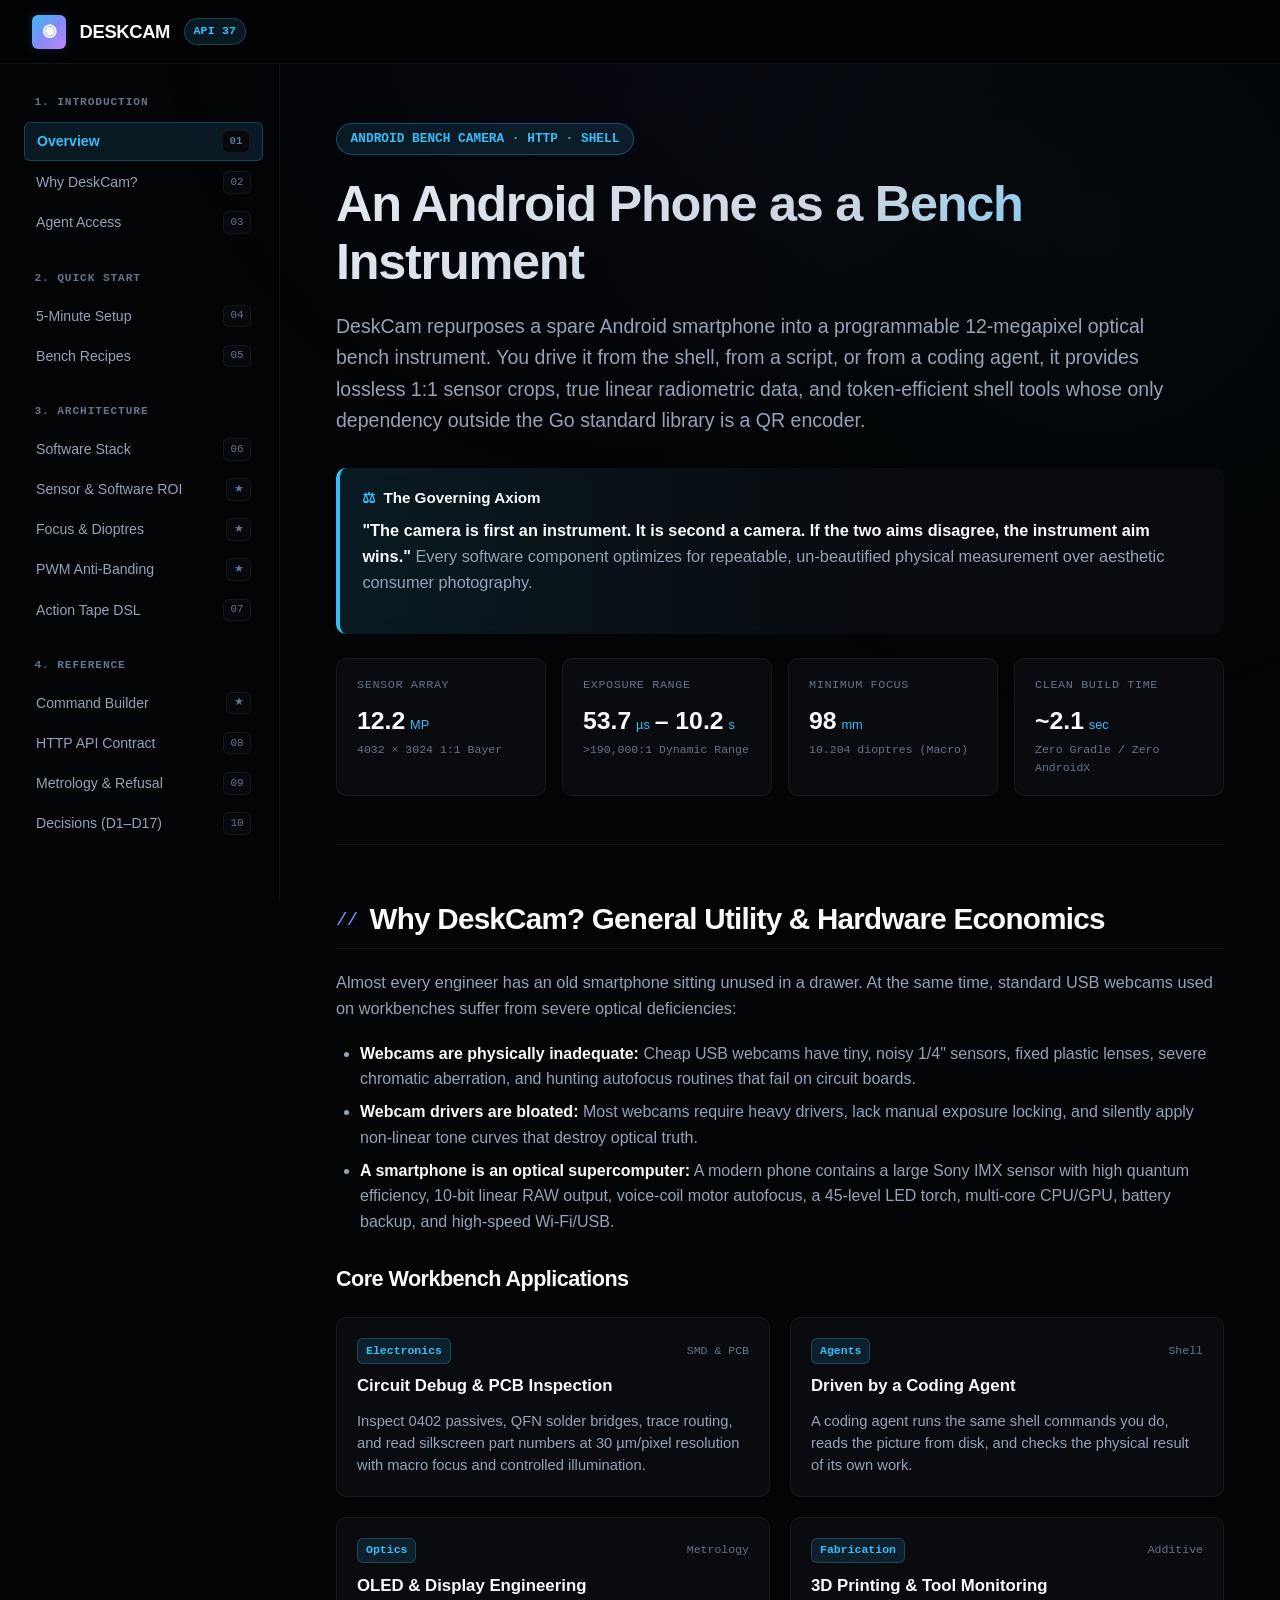
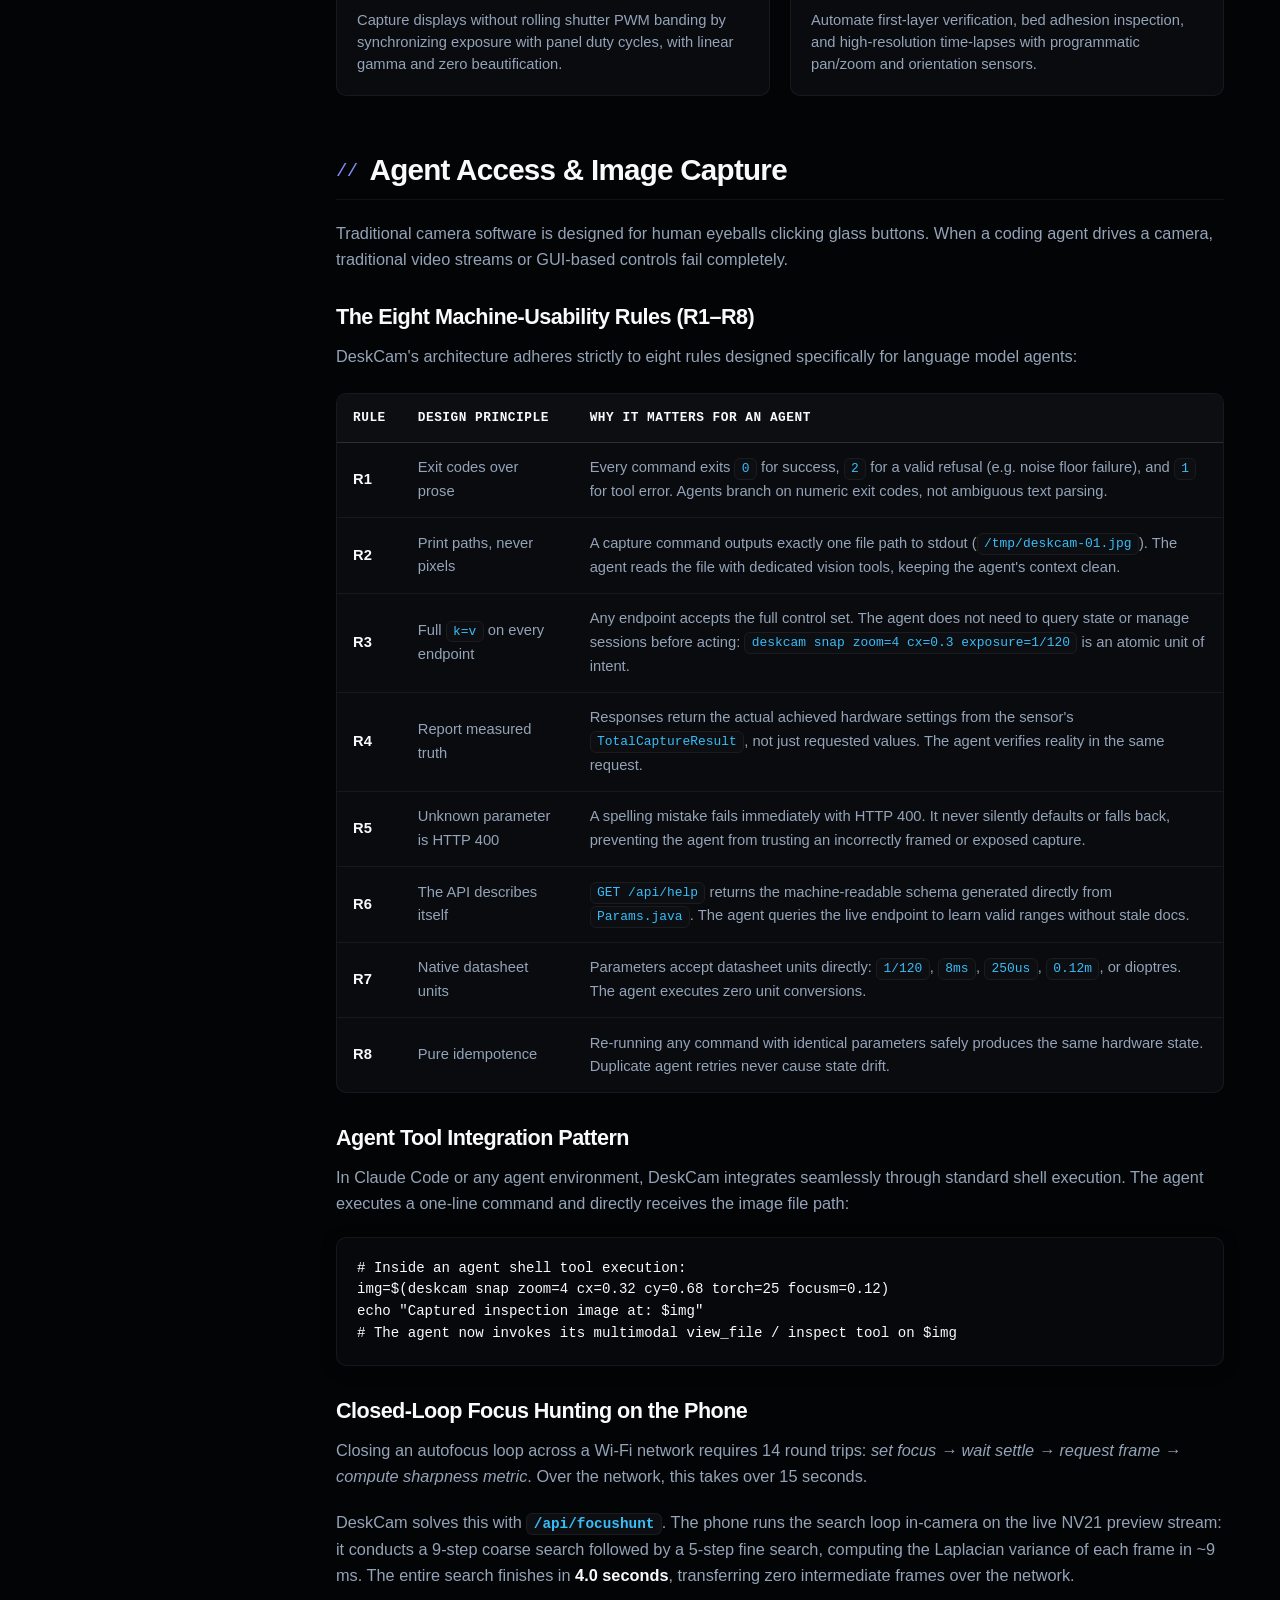
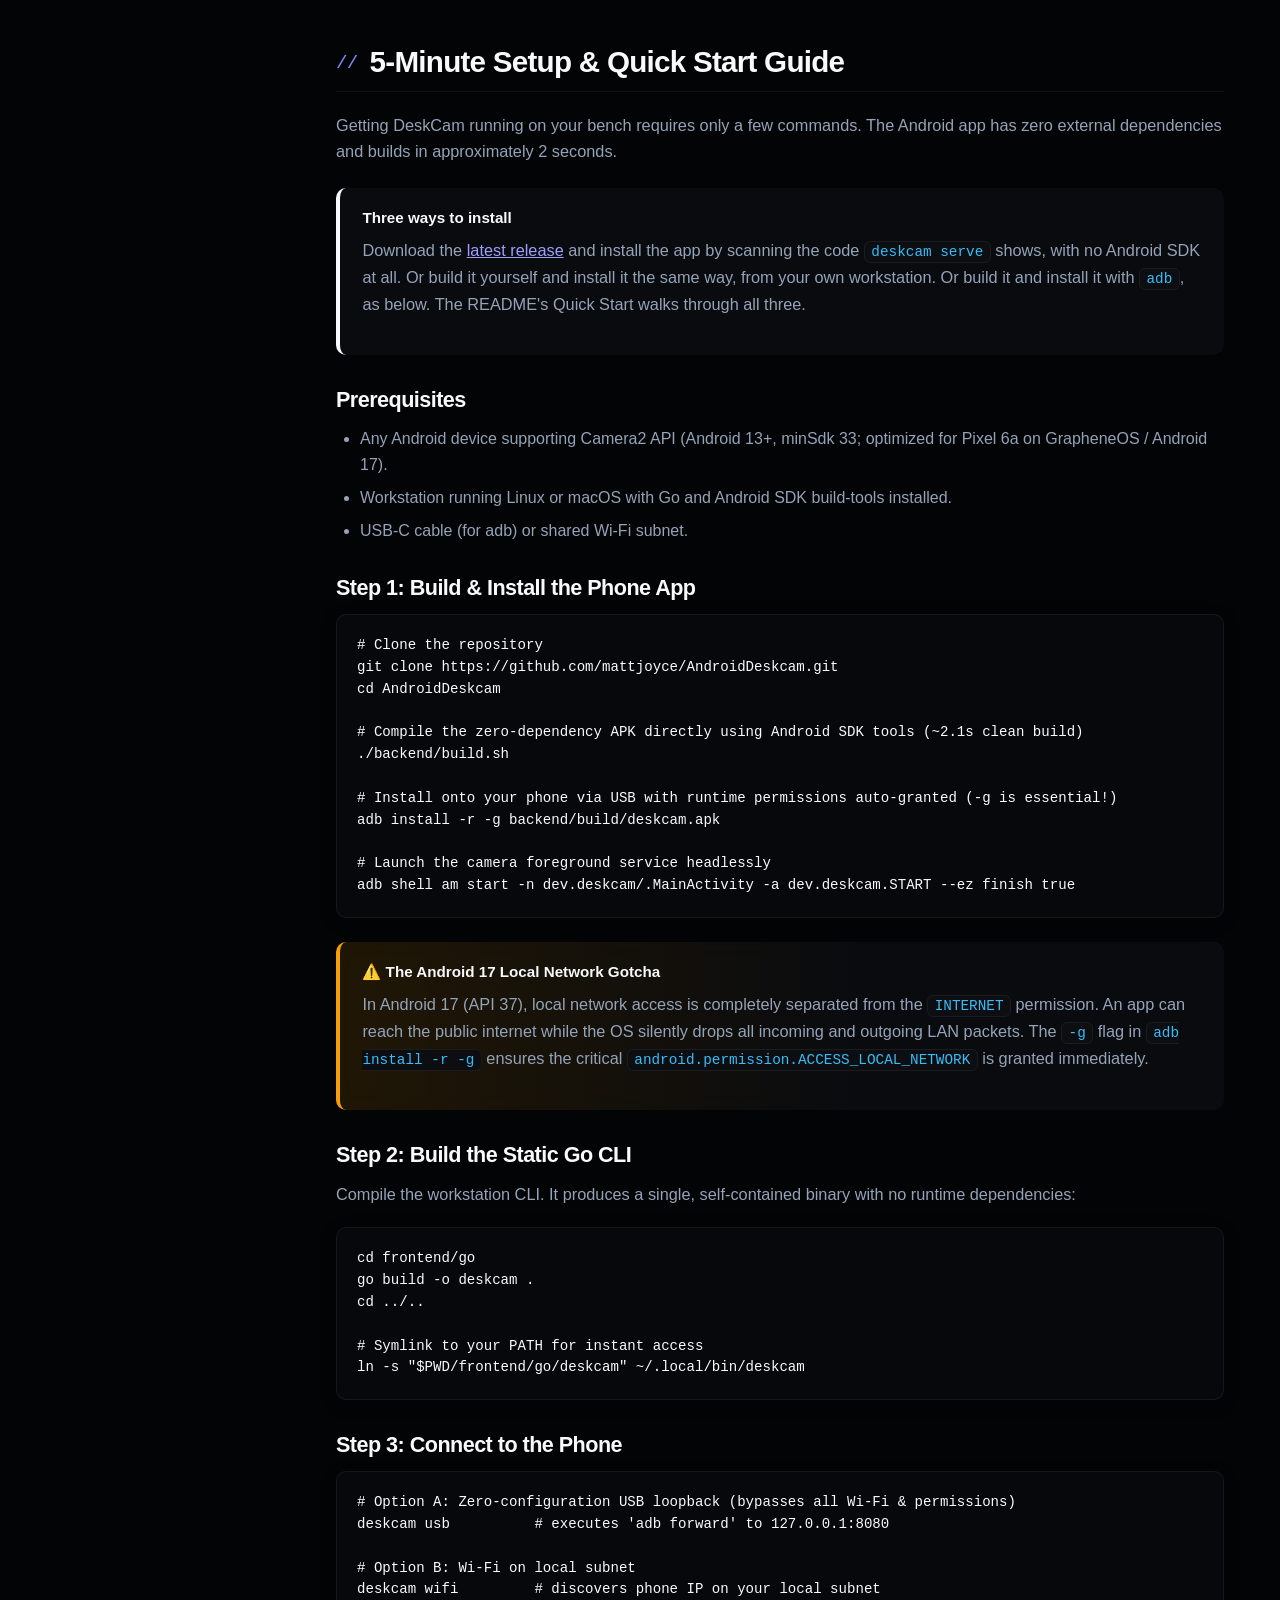
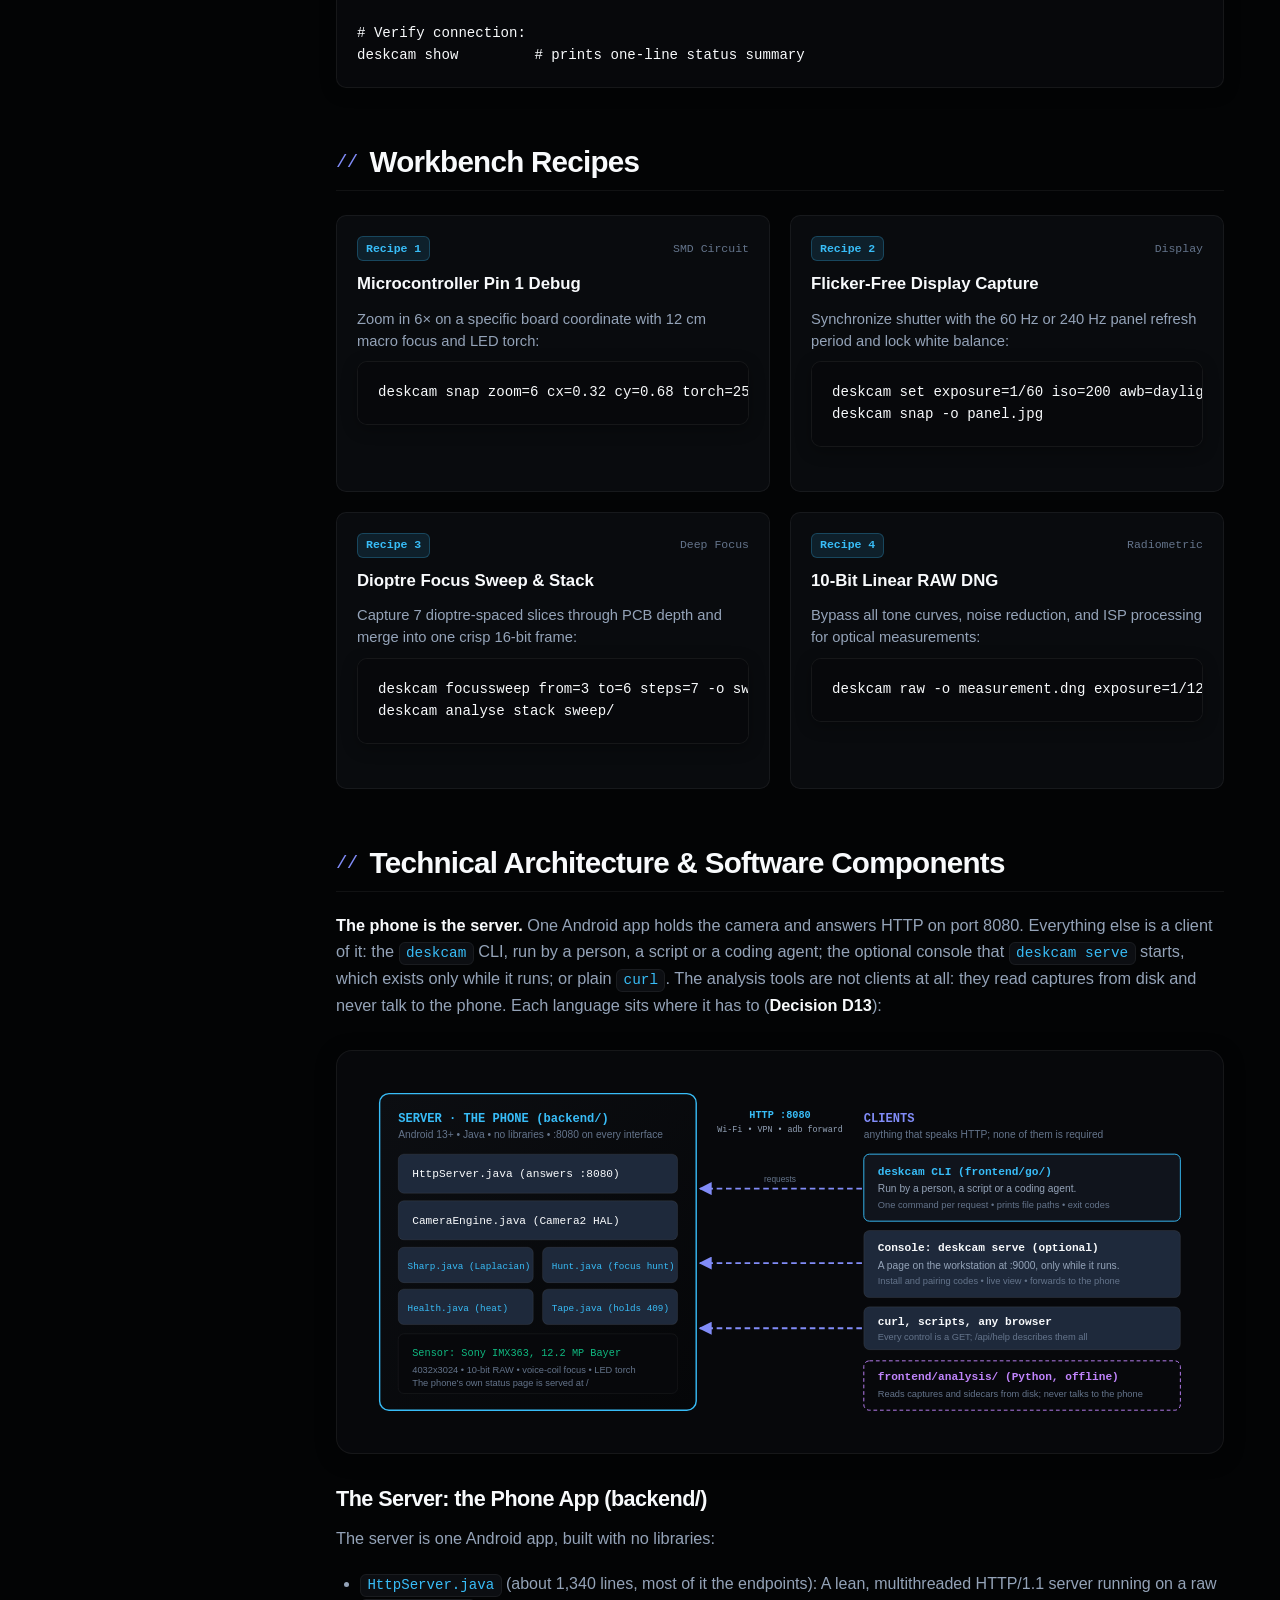
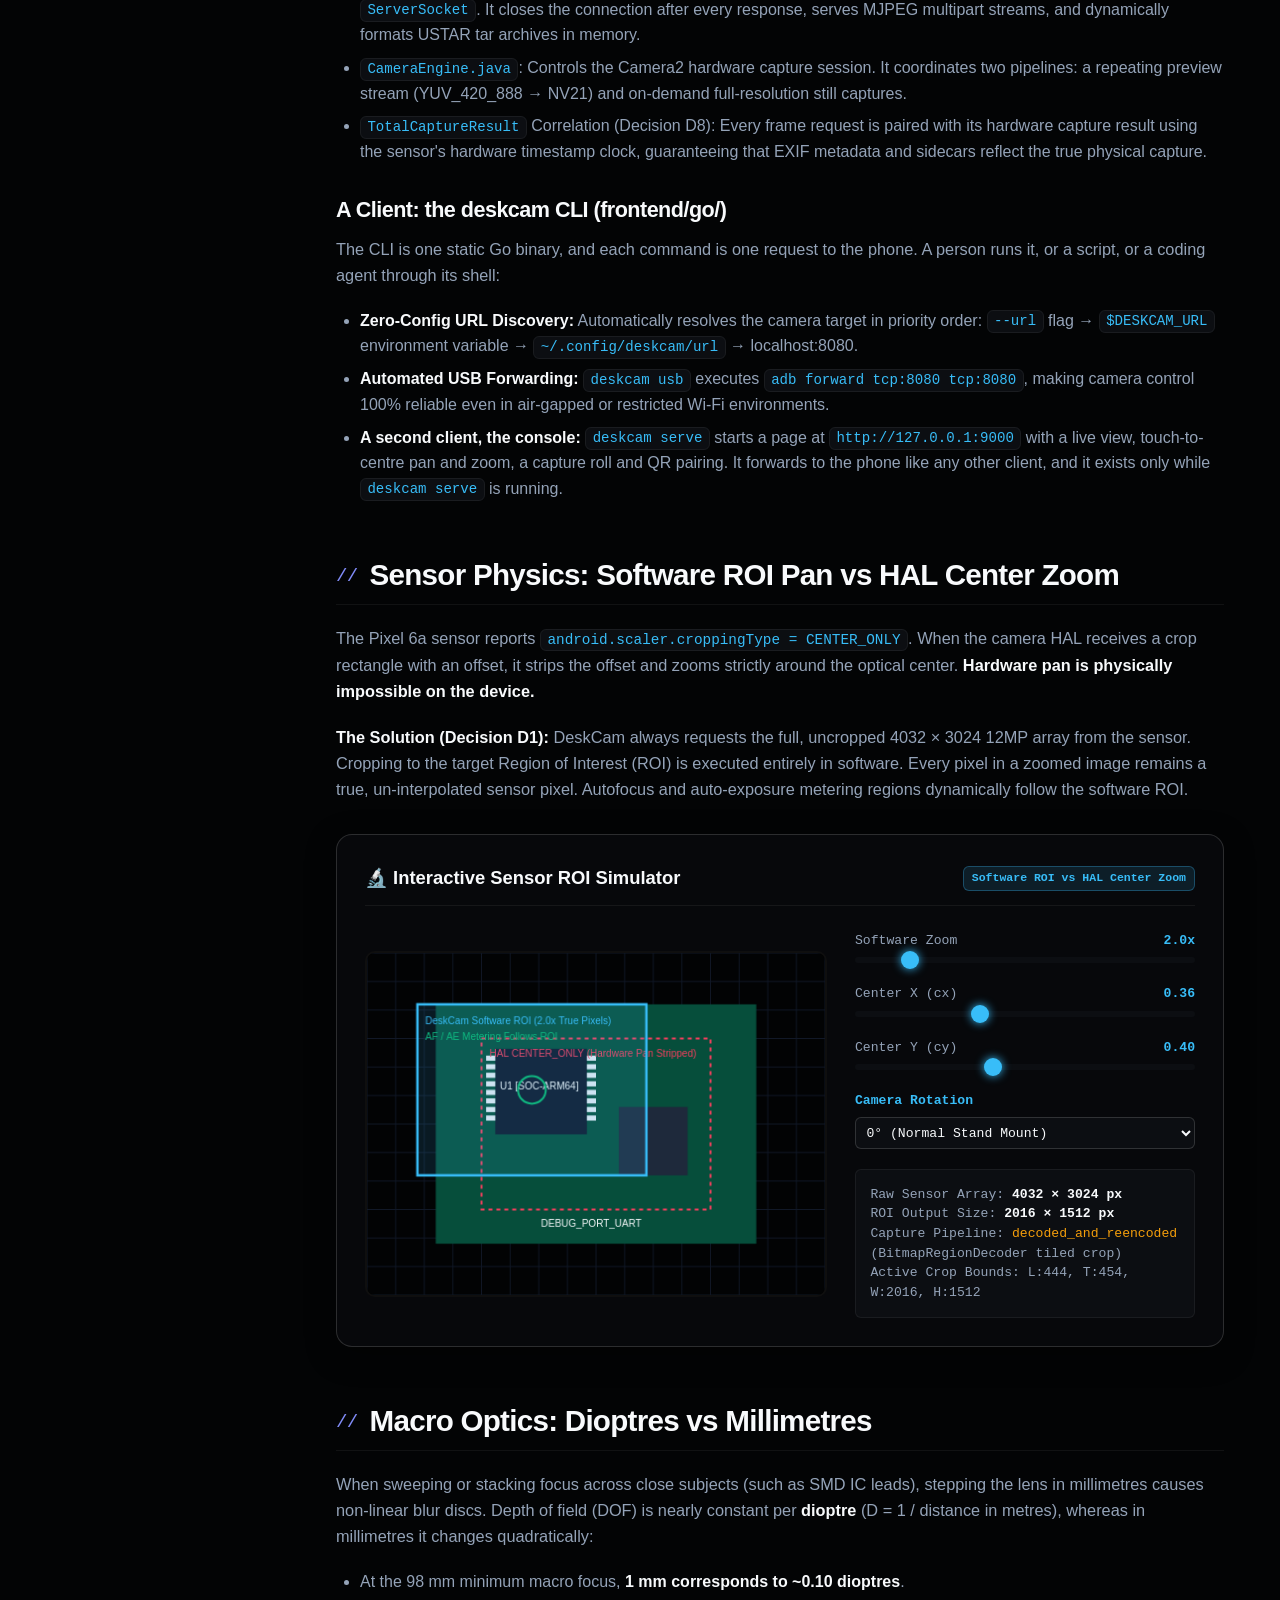
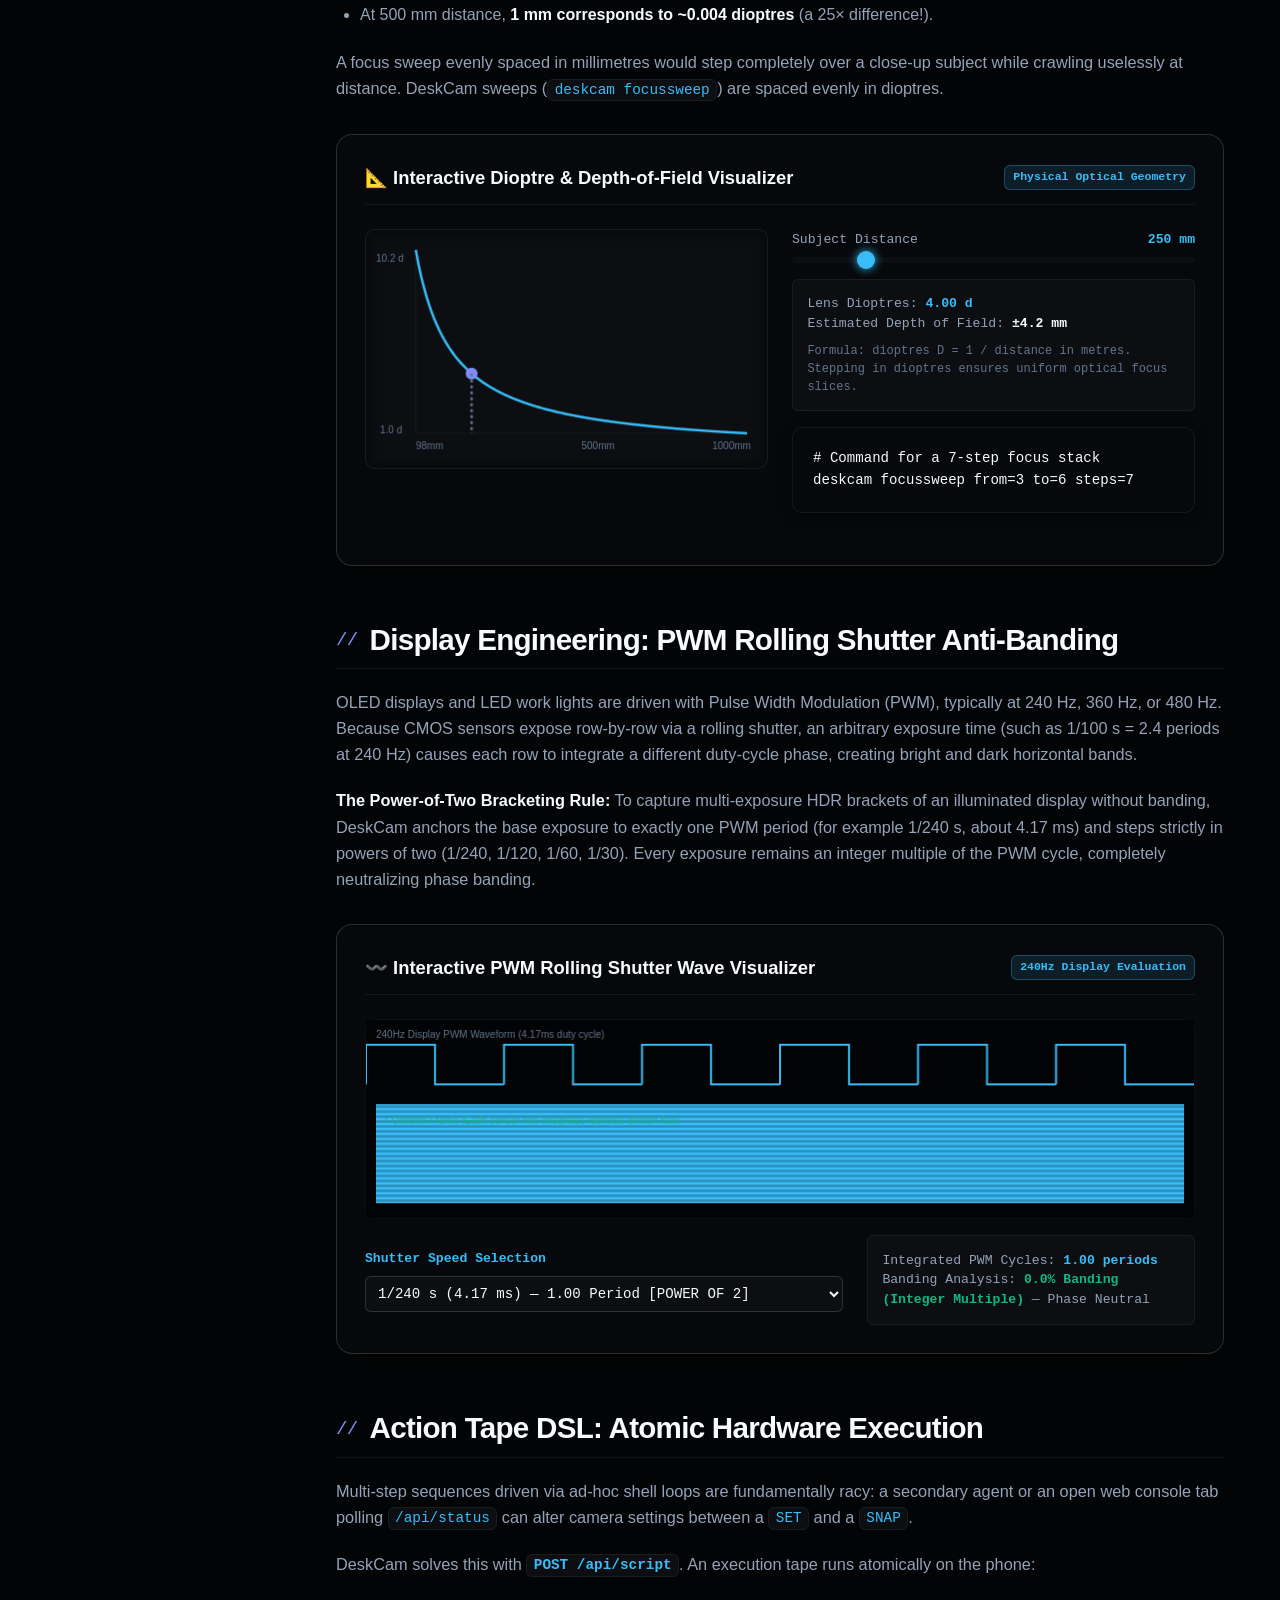
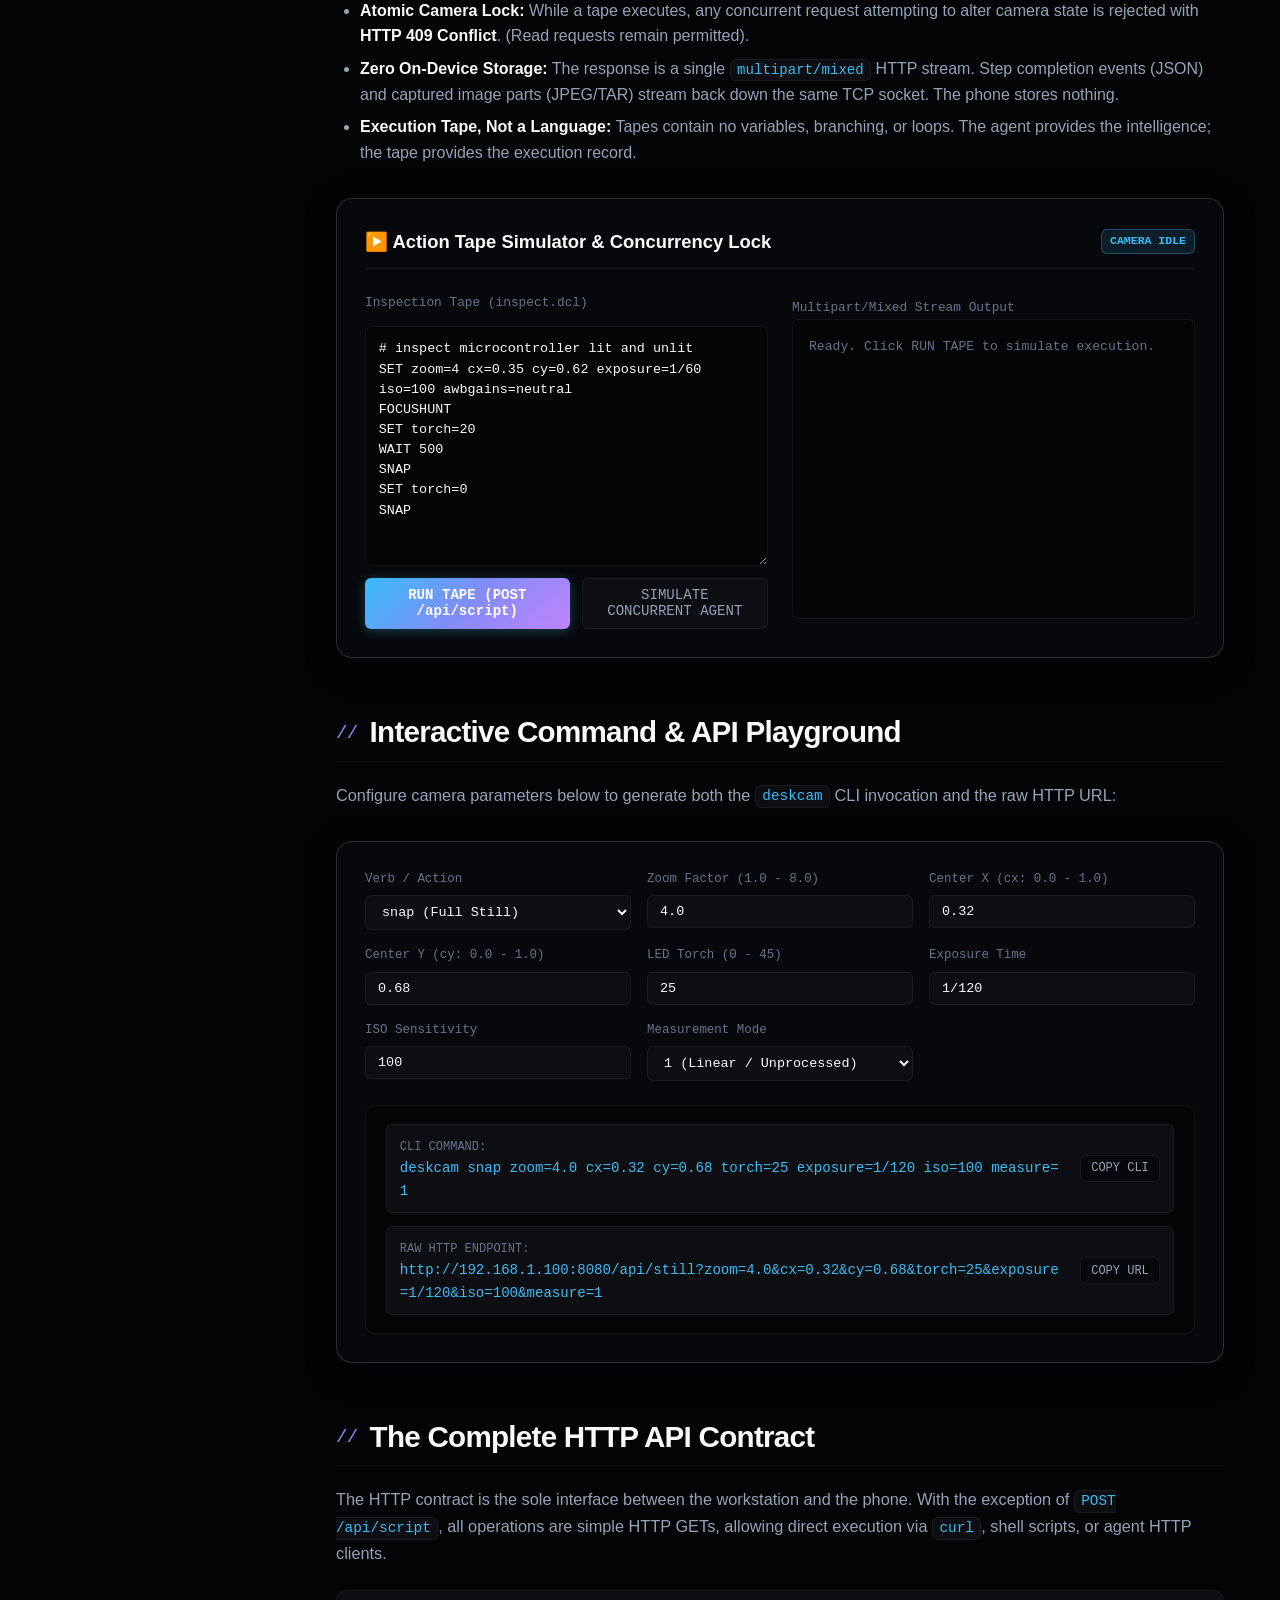
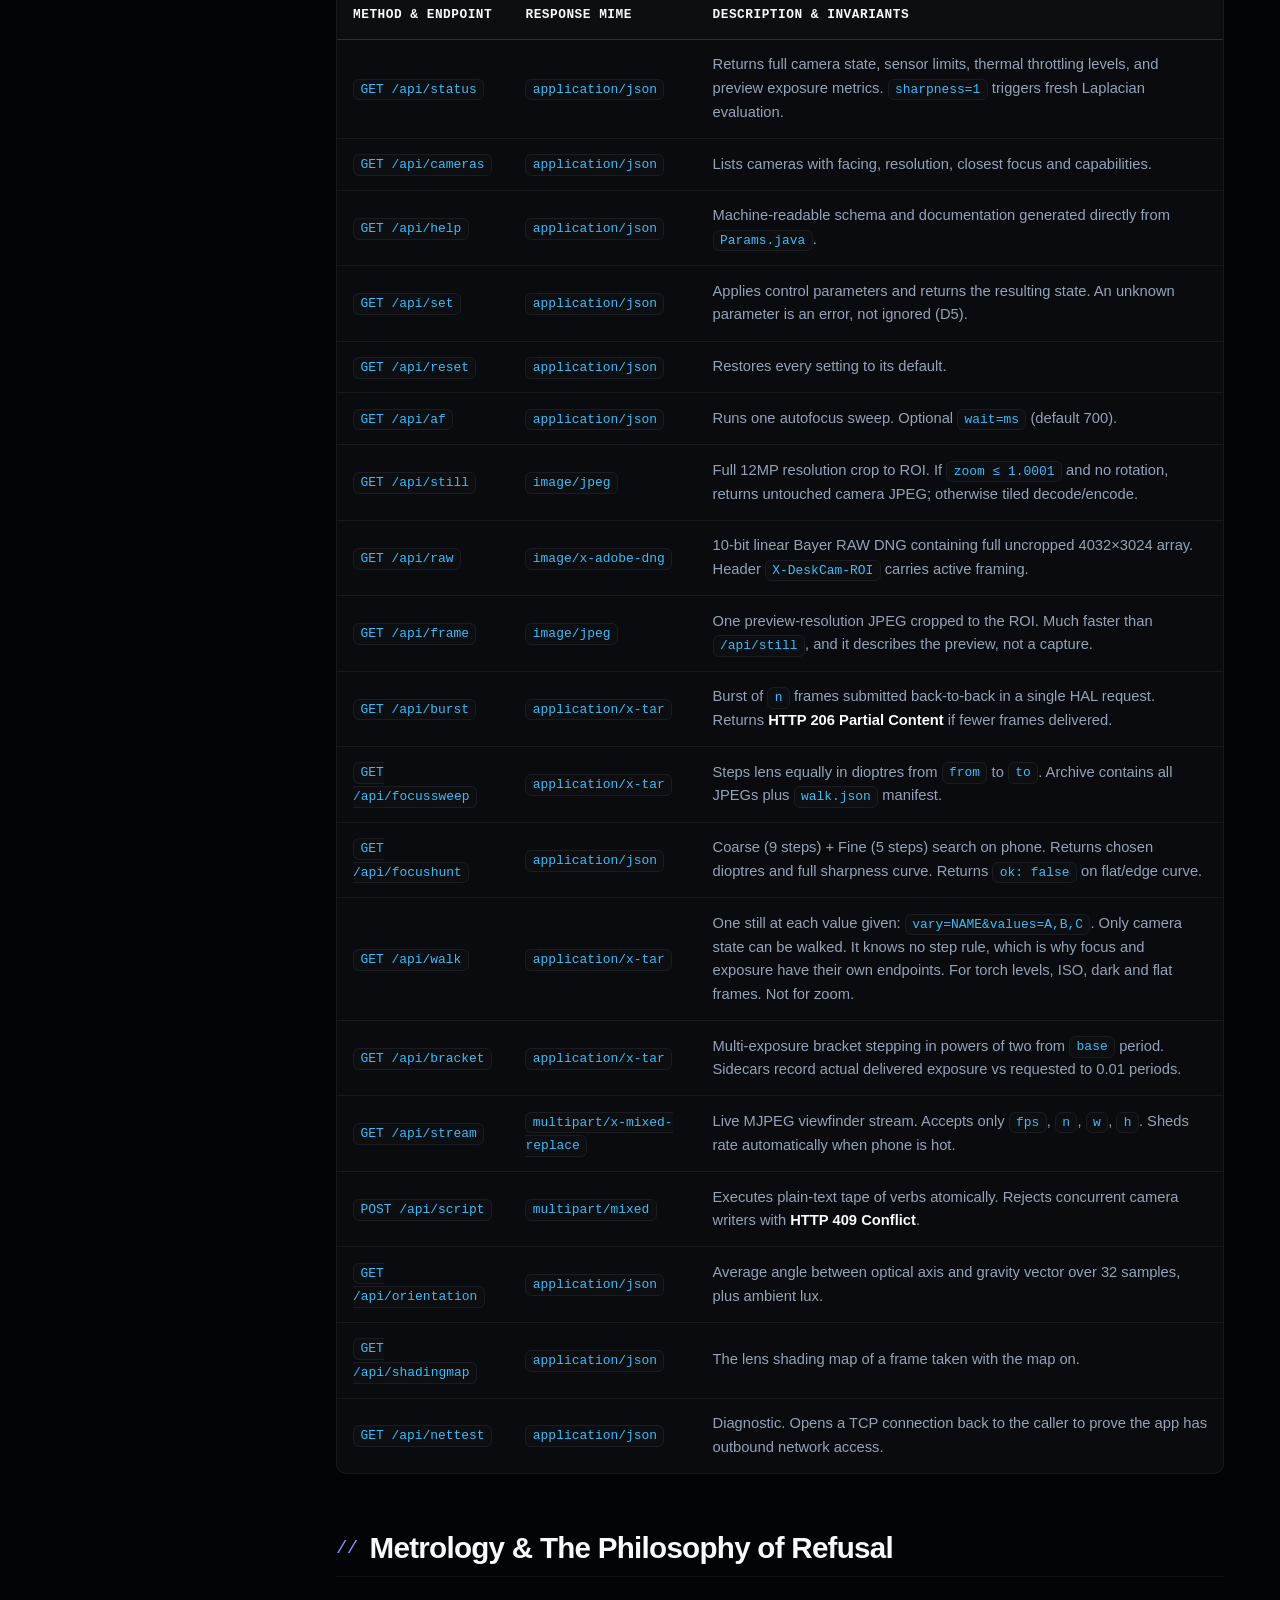
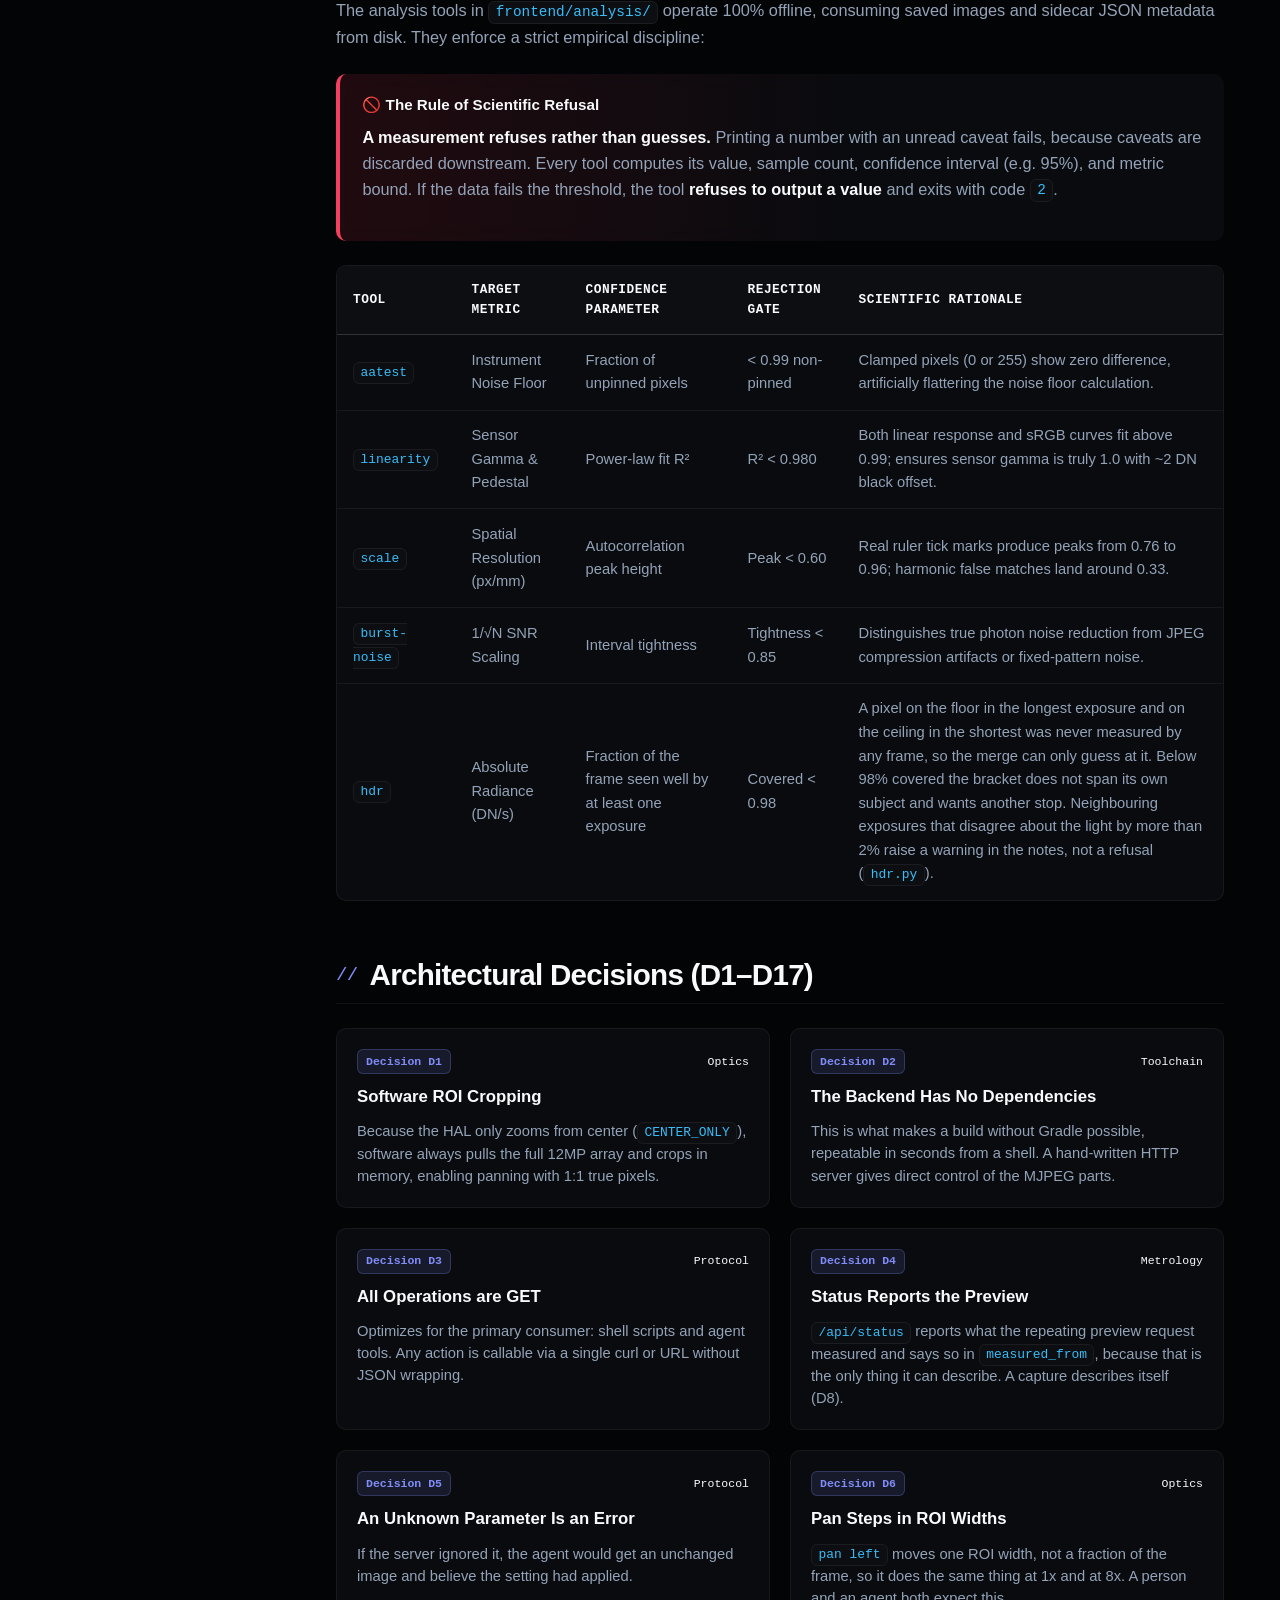
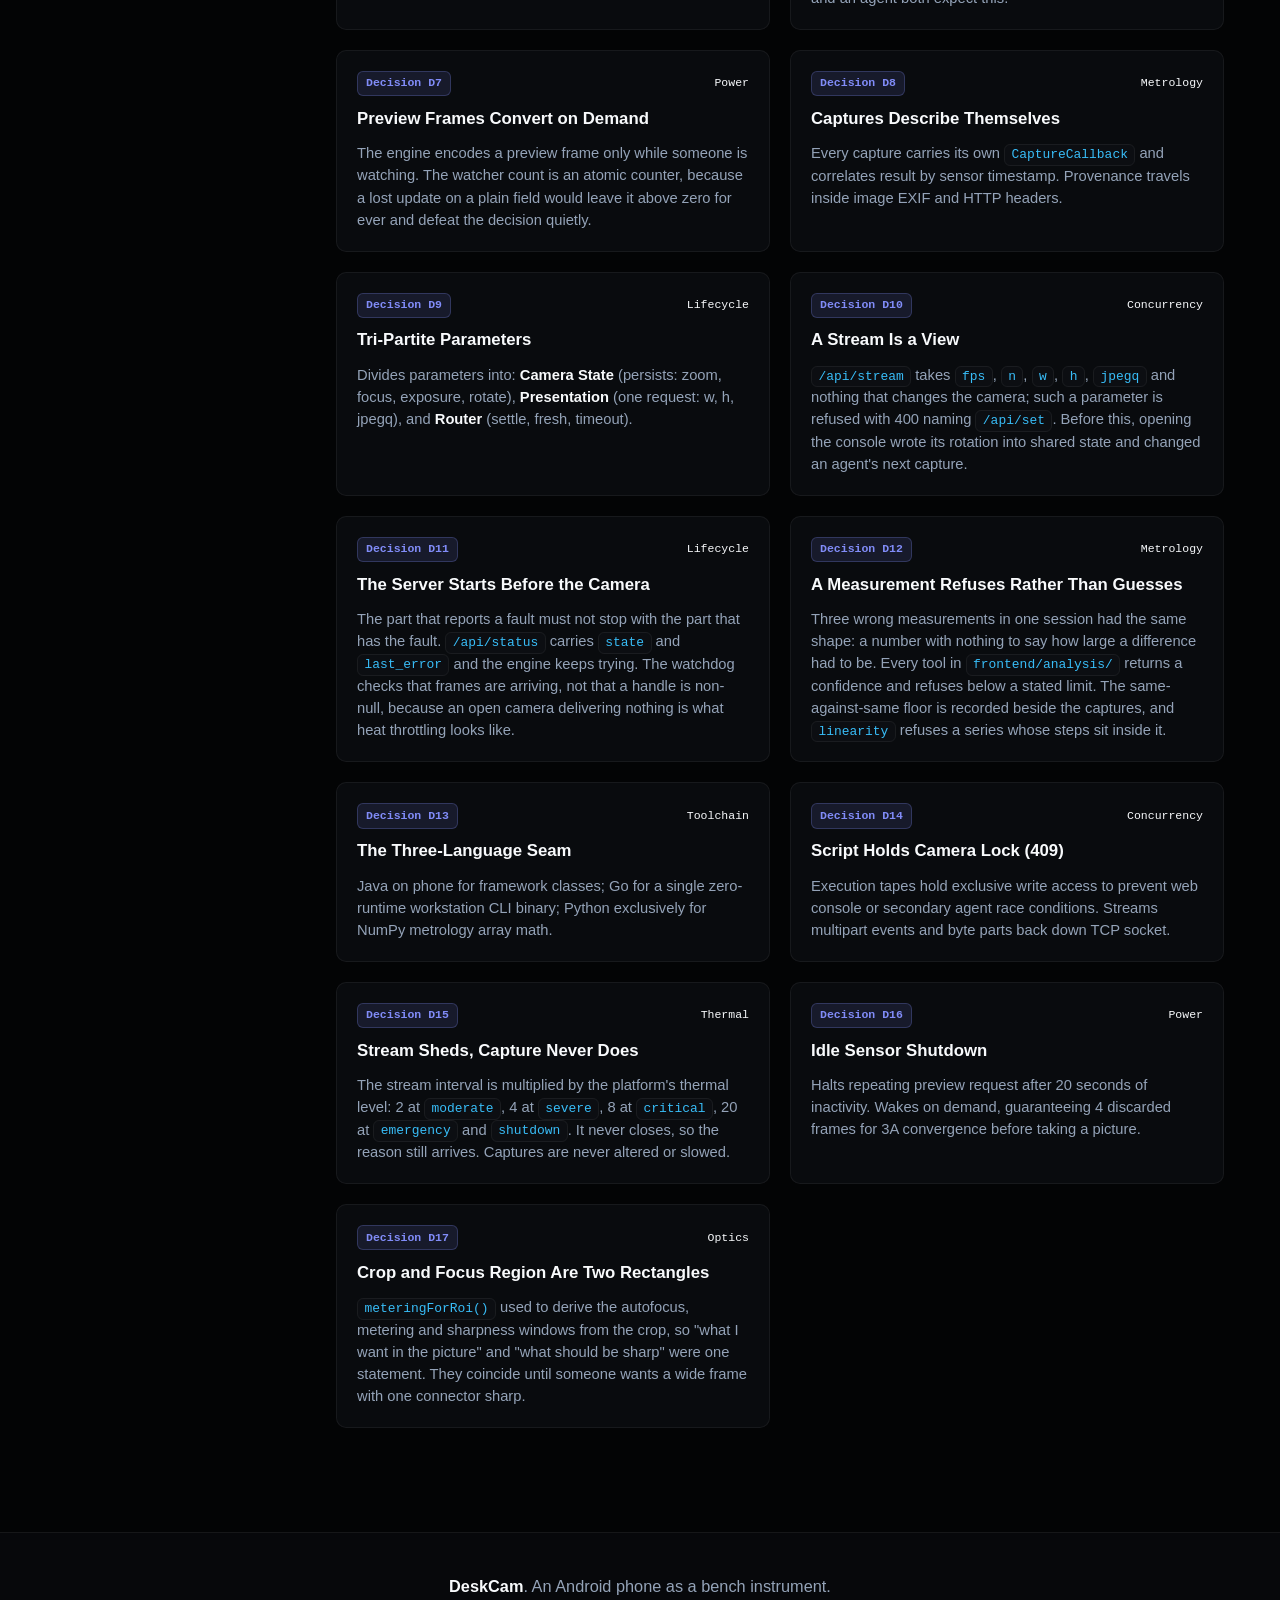
==== commit 255c00a9: "Version 0.1.0: three ways to install, and the two release blockers fixed The repository is about to " ====
--- a/explainer/index.html
+++ b/explainer/index.html
@@ -269,6 +269,13 @@
           The Android app has zero external dependencies and builds in approximately 2 seconds.
         </p>
 
+        <div class="callout">
+          <div class="callout-title">Three ways to install</div>
+          <p>Download the <a href="https://github.com/mattjoyce/AndroidDeskcam/releases/latest">latest release</a> and install the app by scanning the code <code>deskcam serve</code> shows, with no Android SDK at all.
+          Or build it yourself and install it the same way, from your own workstation. Or build it and install it with <code>adb</code>, as below.
+          The README's Quick Start walks through all three.</p>
+        </div>
+
         <h3>Prerequisites</h3>
         <ul>
           <li>Any Android device supporting Camera2 API (Android 13+, minSdk 33; optimized for Pixel 6a on GrapheneOS / Android 17).</li>
@@ -448,7 +455,7 @@
             <rect x="540" y="167" width="340" height="72" rx="6" fill="#1e293b" stroke="rgba(255,255,255,0.08)"/>
             <text x="555" y="189" fill="#f8fafc" font-family="var(--font-mono)" font-size="12" font-weight="bold">Console: deskcam serve (optional)</text>
             <text x="555" y="208" fill="#94a3b8" font-family="var(--font-sans)" font-size="11">A page on the workstation at :9000, only while it runs.</text>
-            <text x="555" y="225" fill="#64748b" font-family="var(--font-sans)" font-size="10">Pairs the phone by QR • live view • forwards to the phone</text>
+            <text x="555" y="225" fill="#64748b" font-family="var(--font-sans)" font-size="10">Install and pairing codes • live view • forwards to the phone</text>
 
             <rect x="540" y="249" width="340" height="46" rx="6" fill="#1e293b" stroke="rgba(255,255,255,0.08)"/>
             <text x="555" y="269" fill="#f8fafc" font-family="var(--font-mono)" font-size="12" font-weight="bold">curl, scripts, any browser</text>
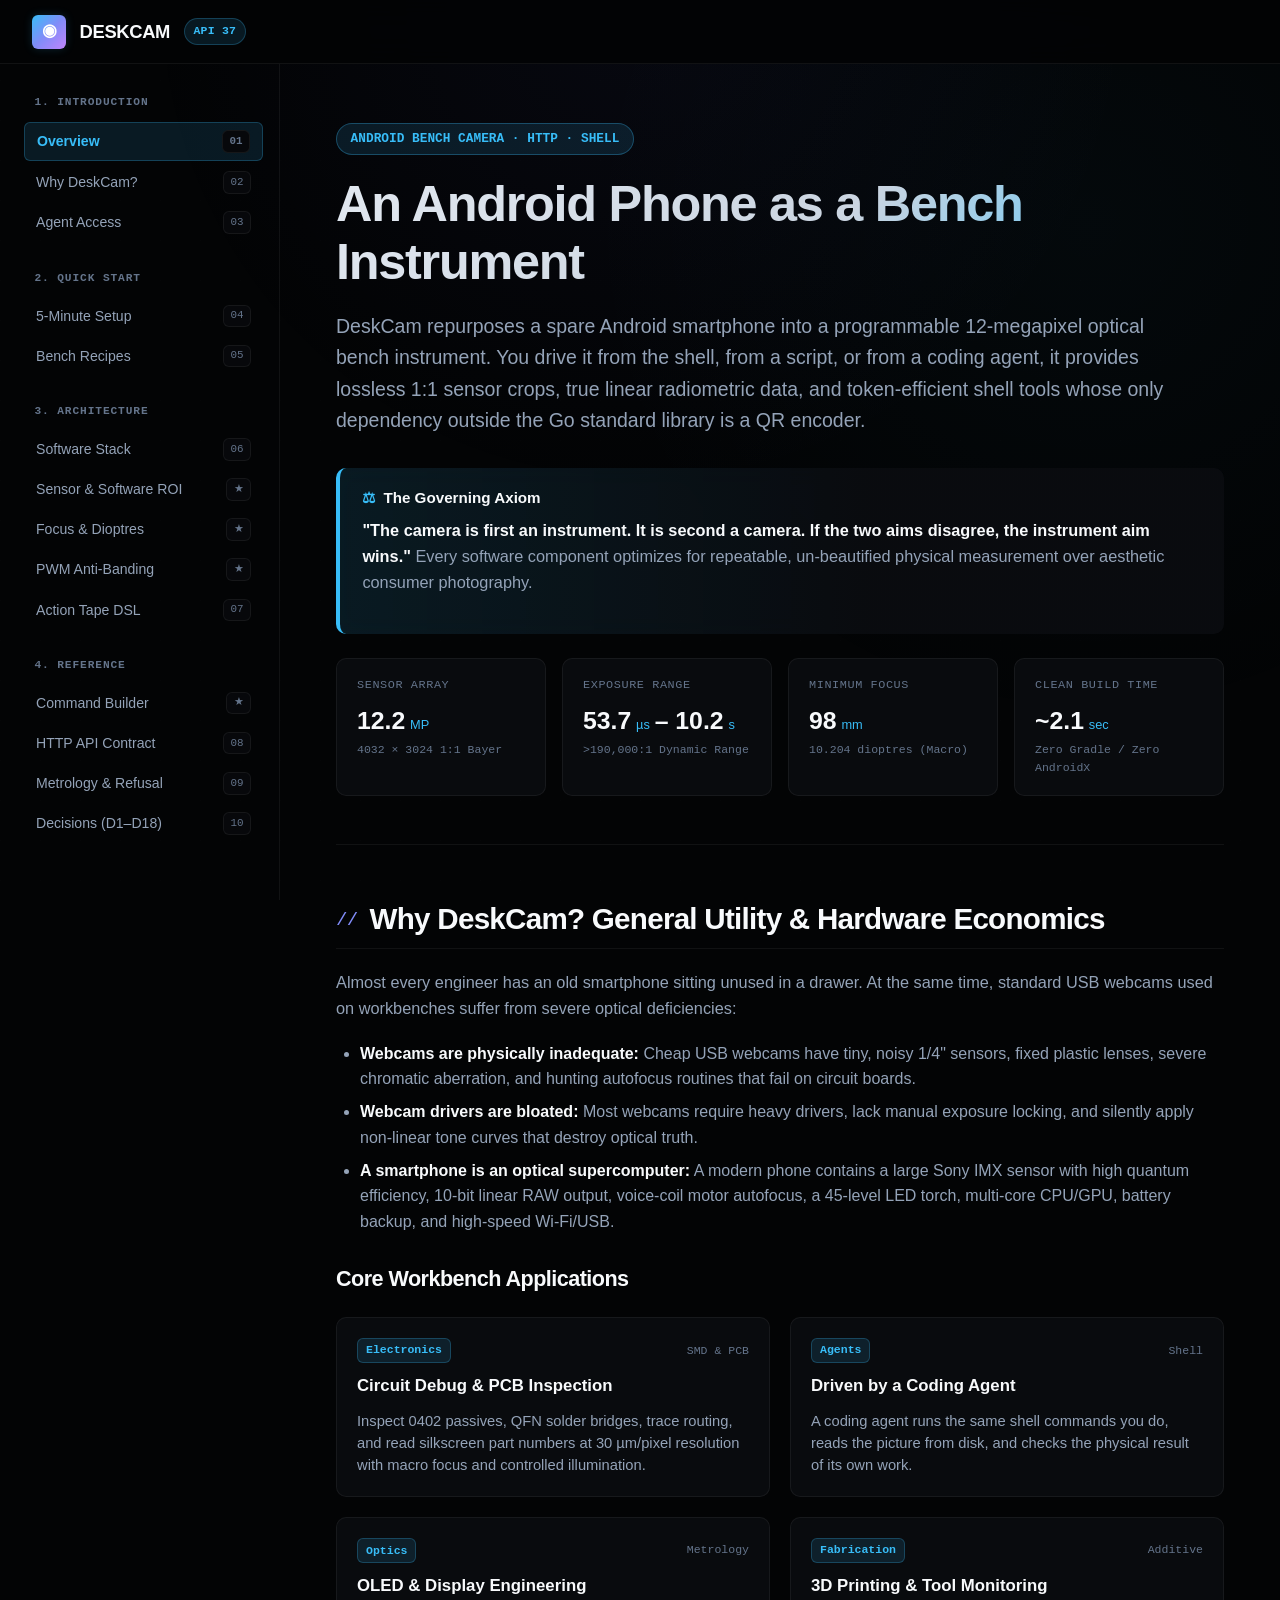
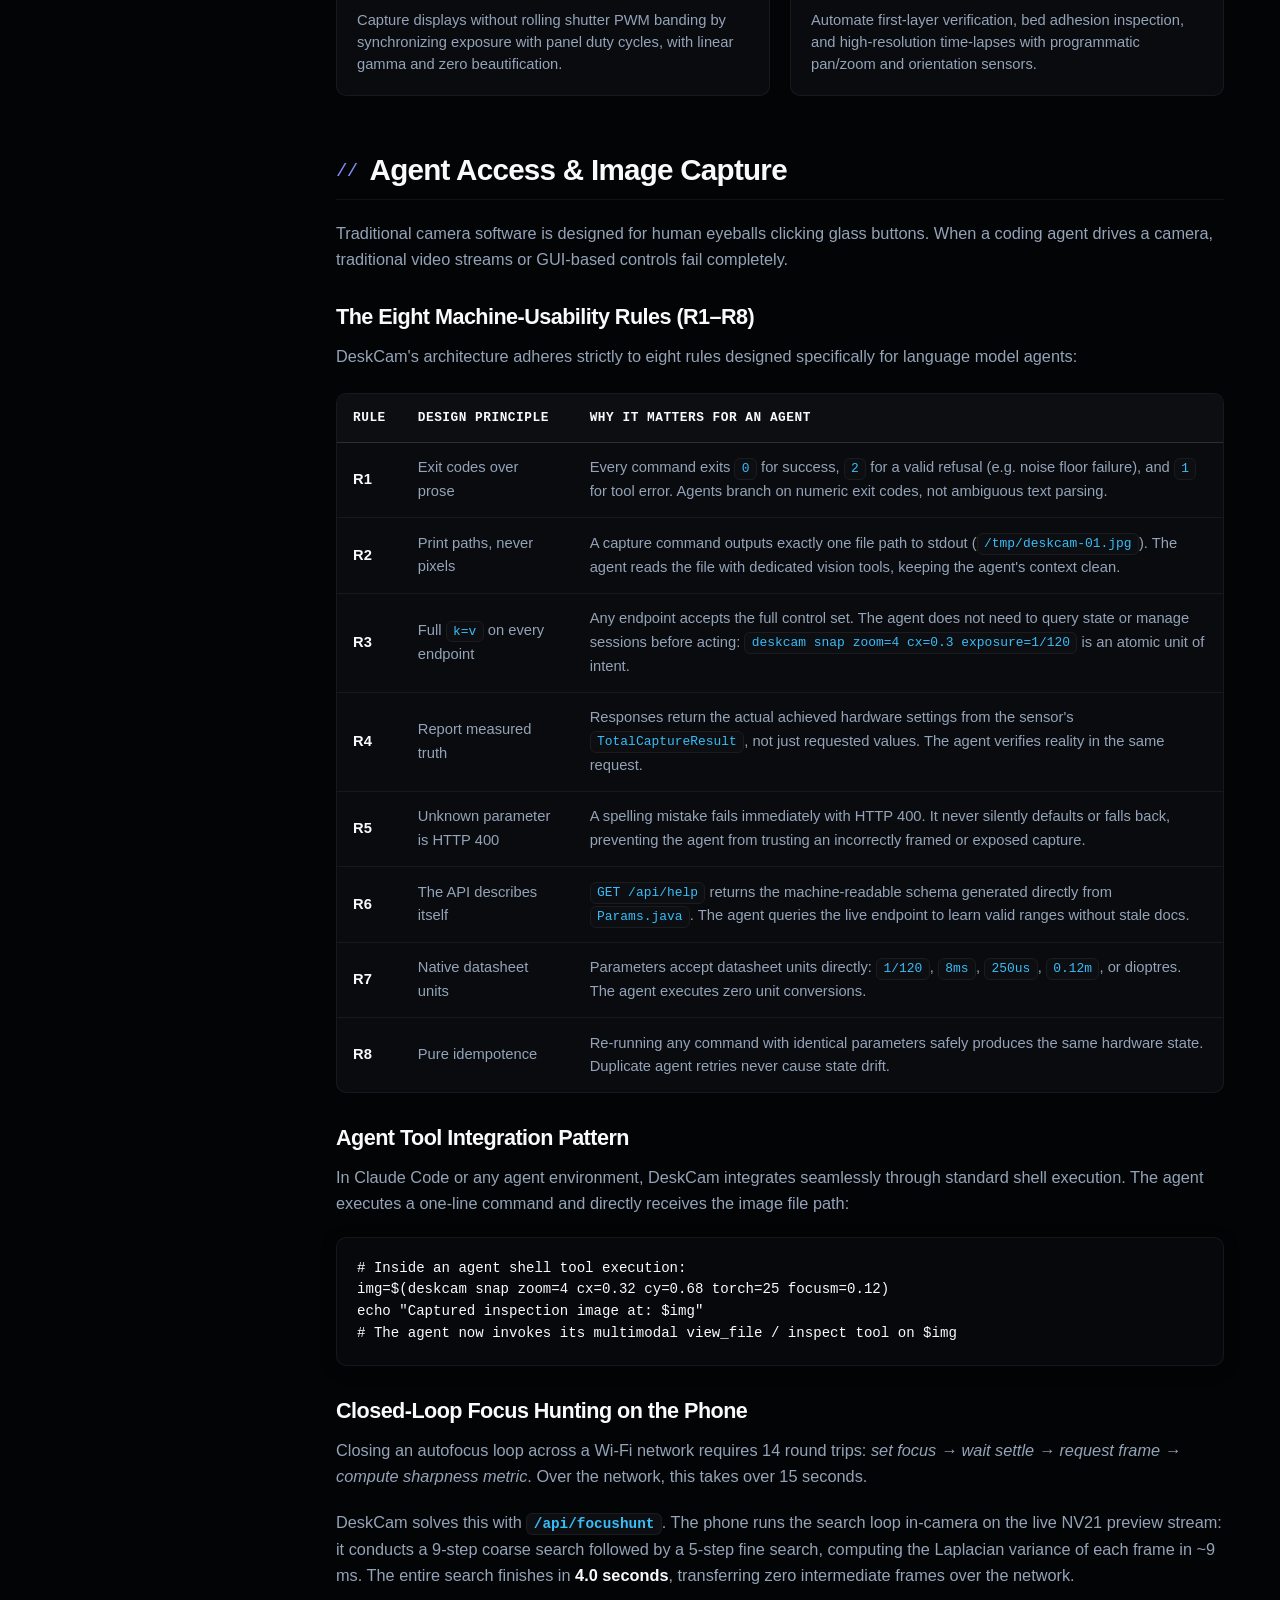
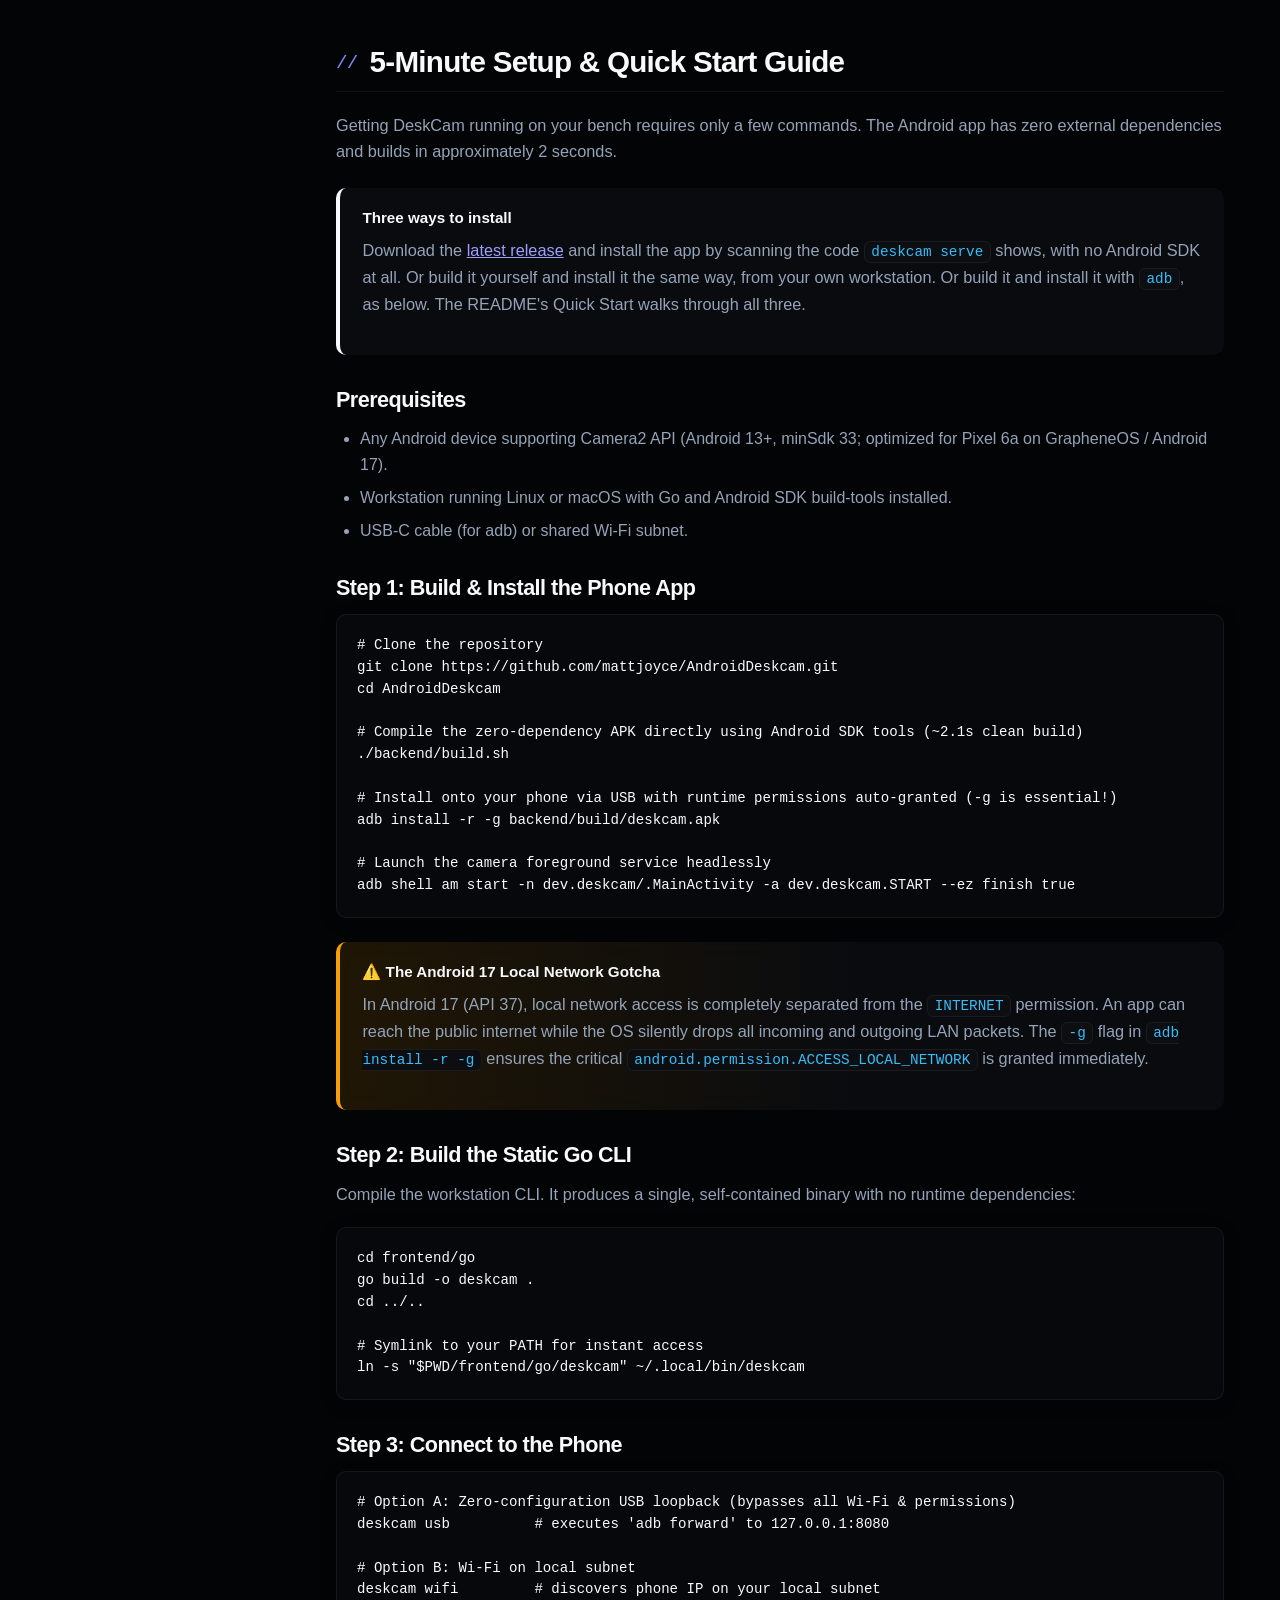
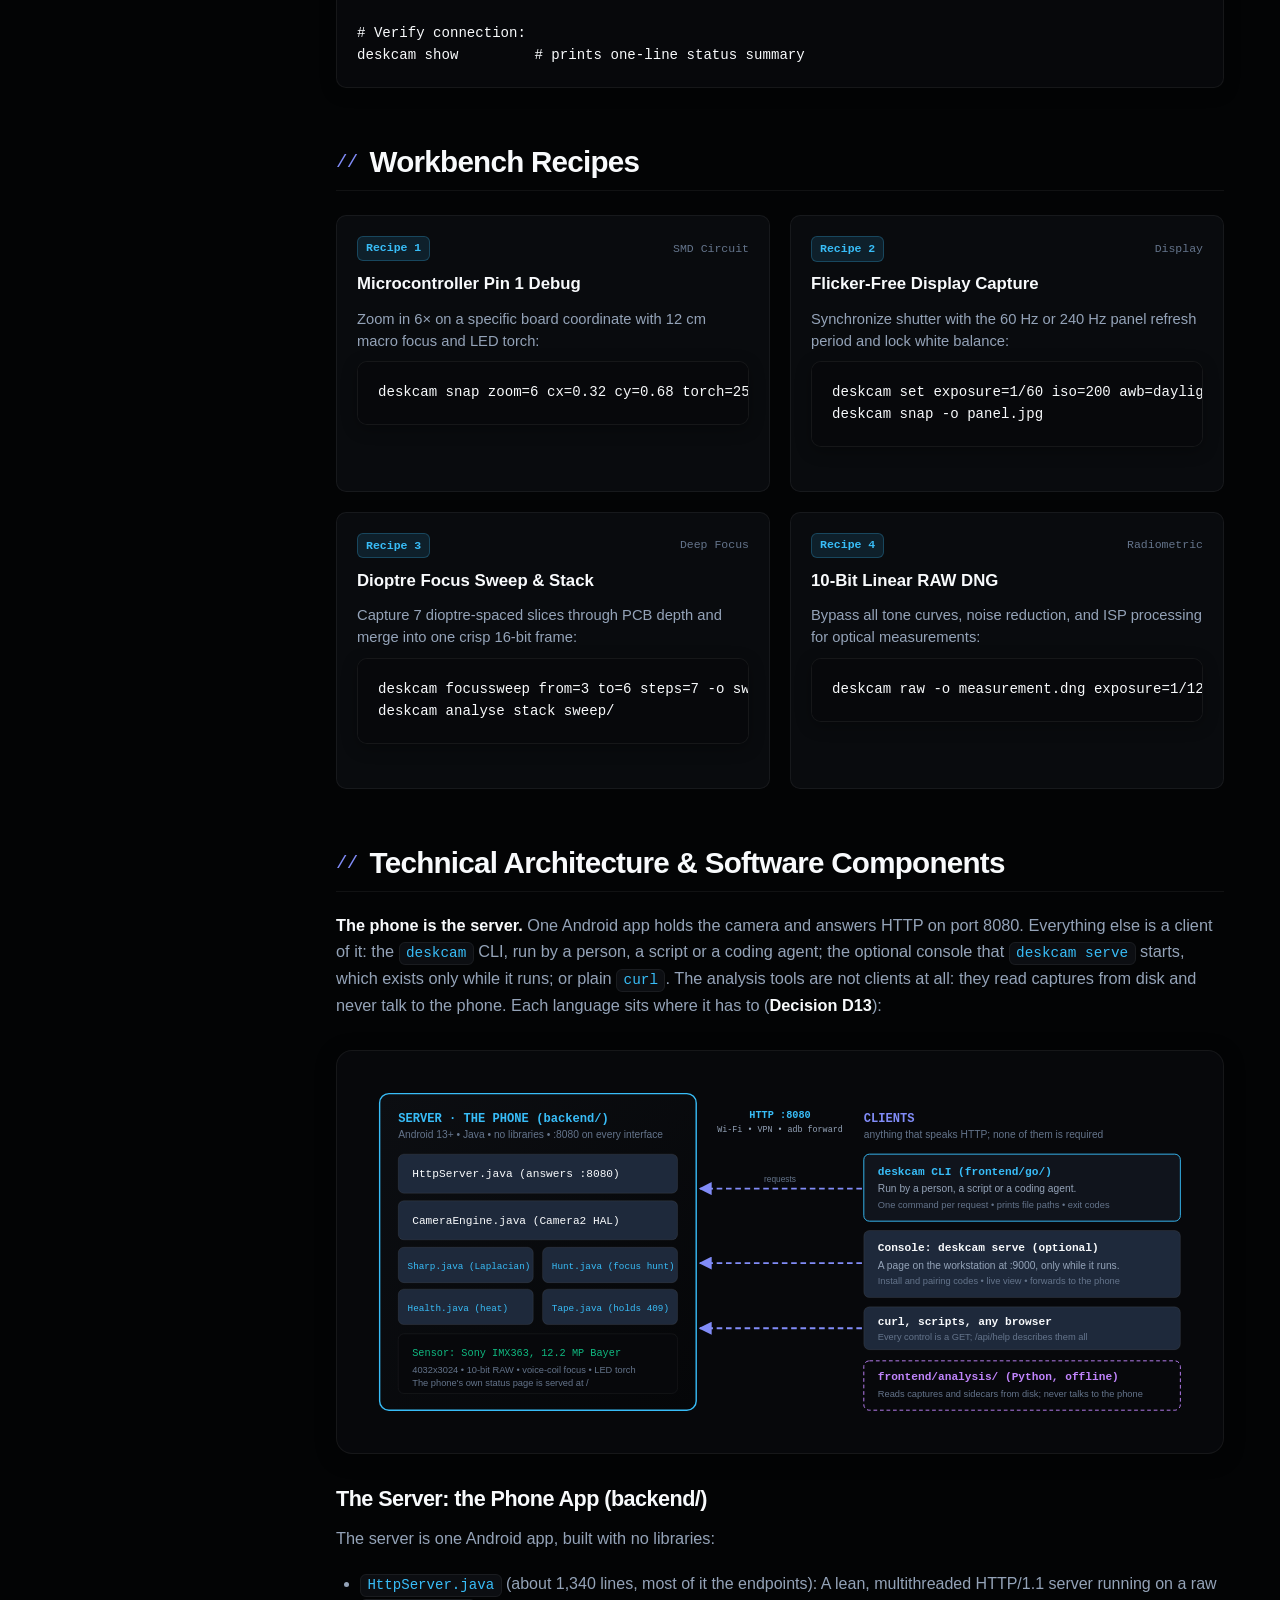
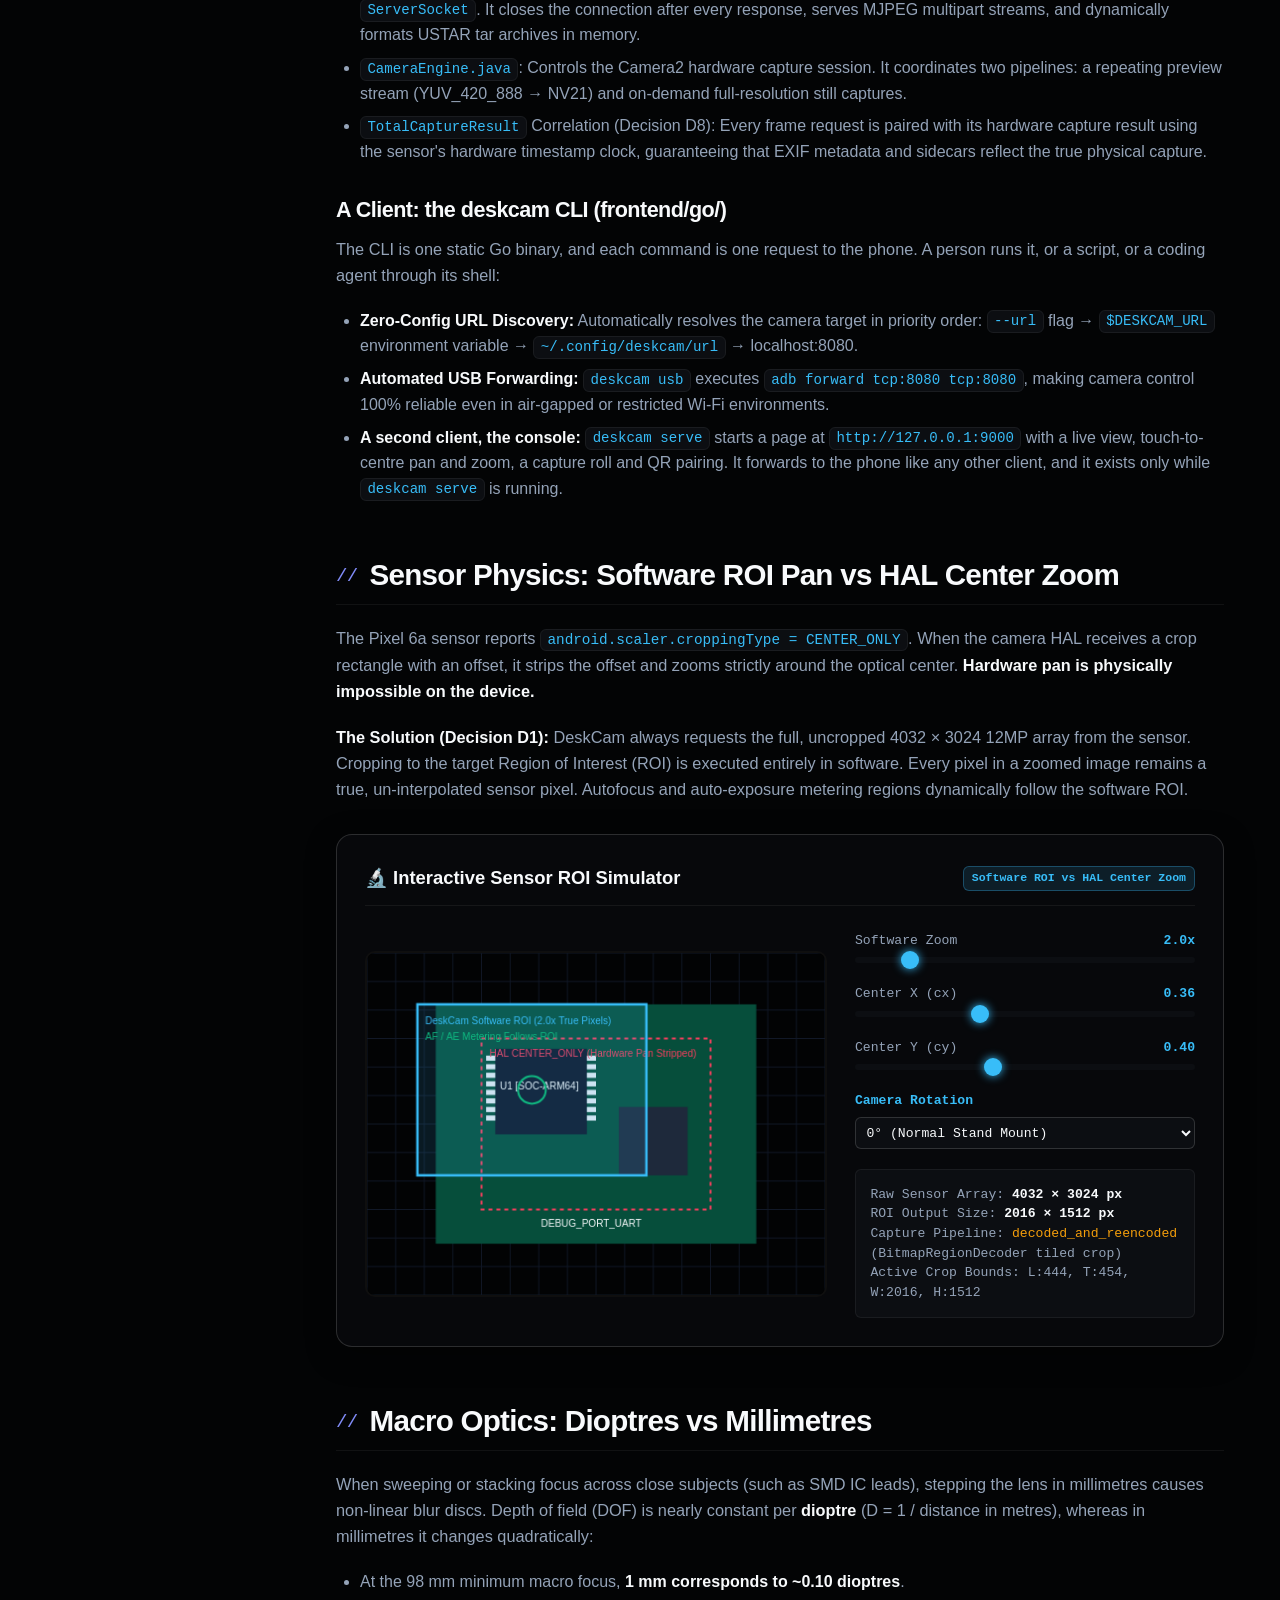
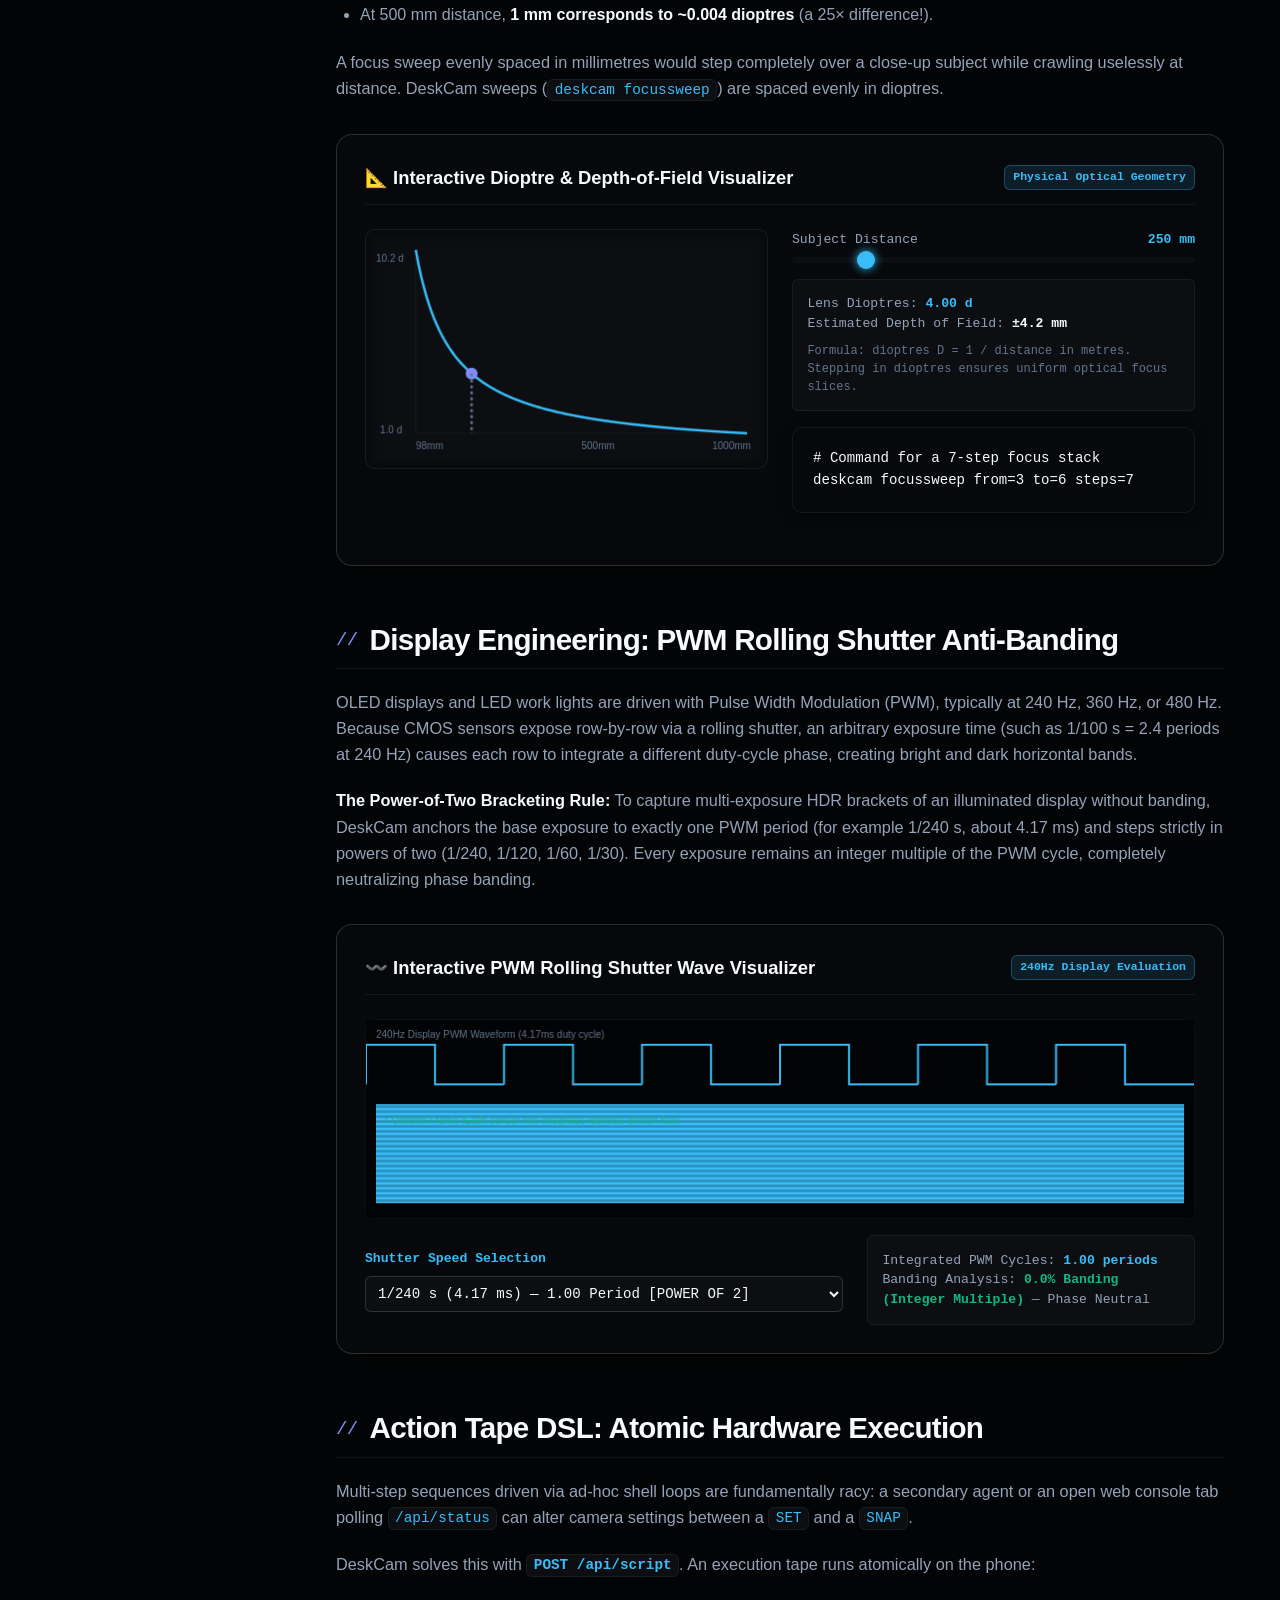
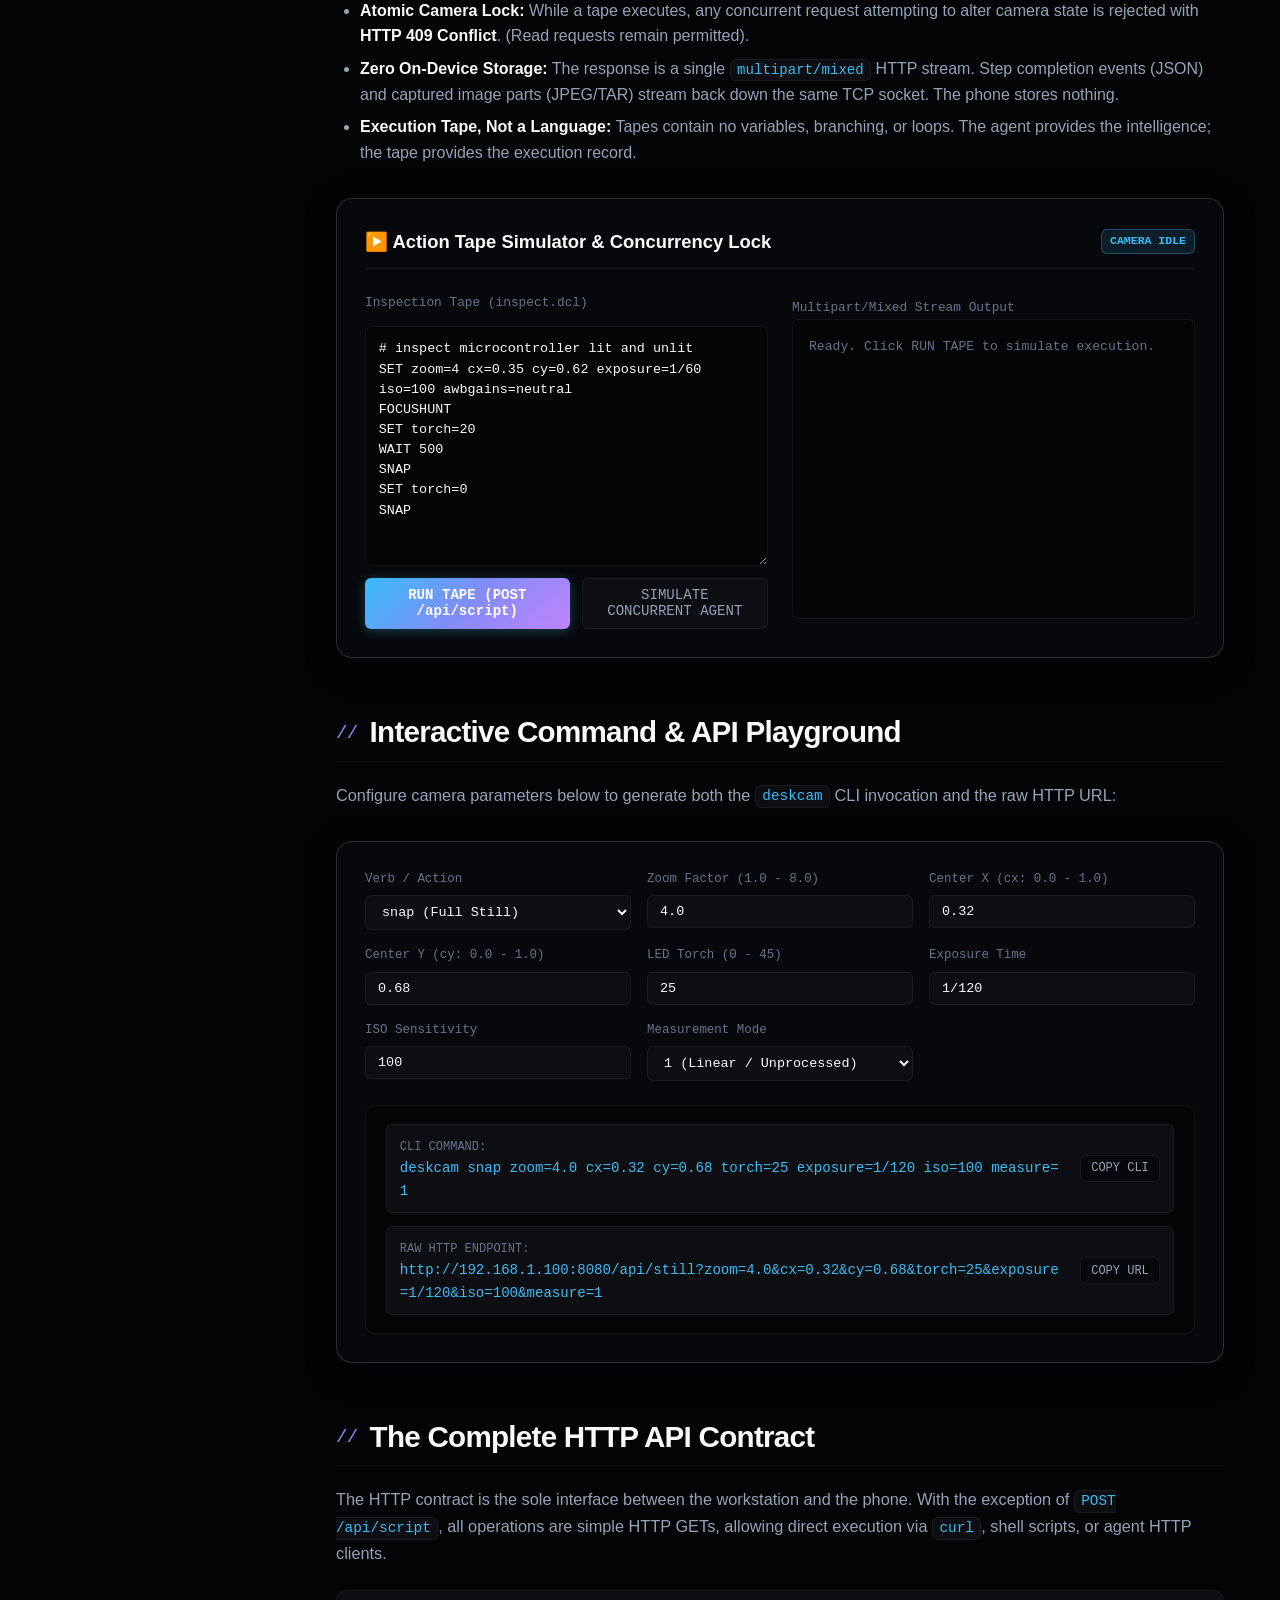
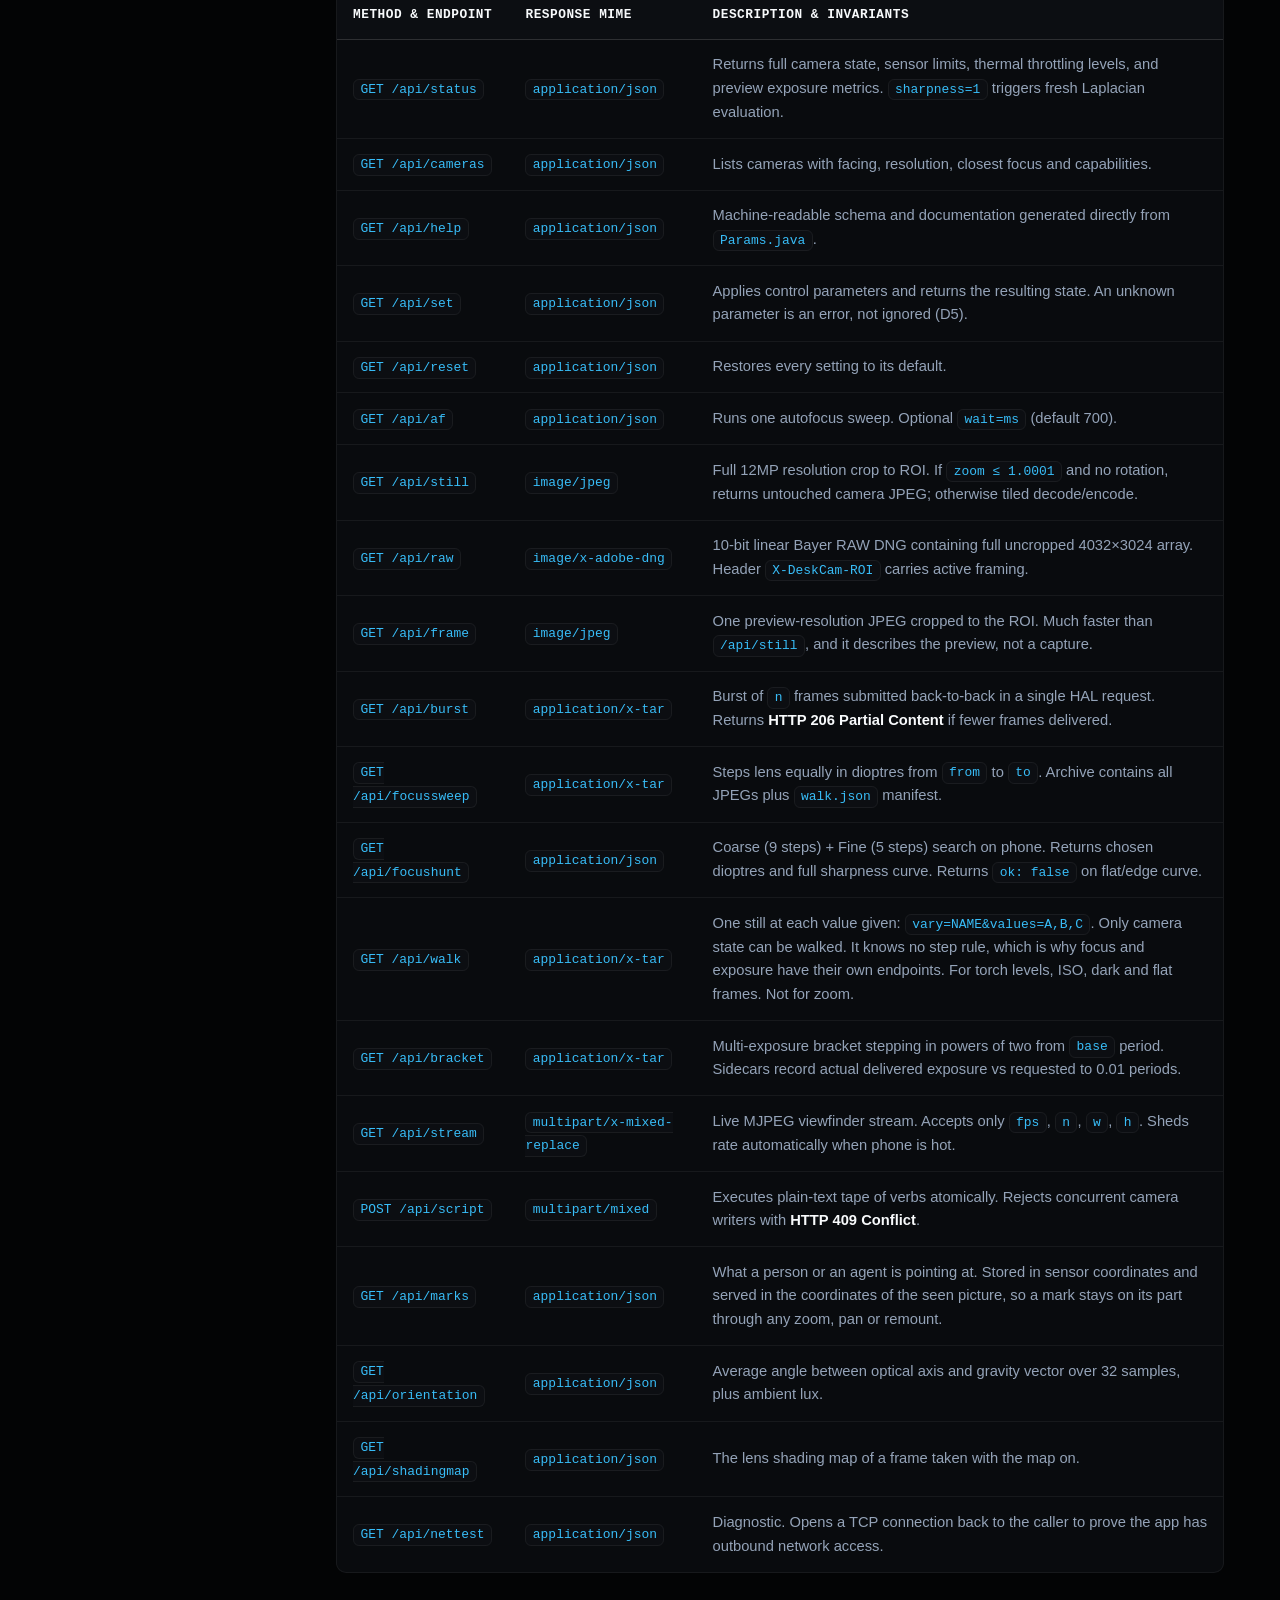
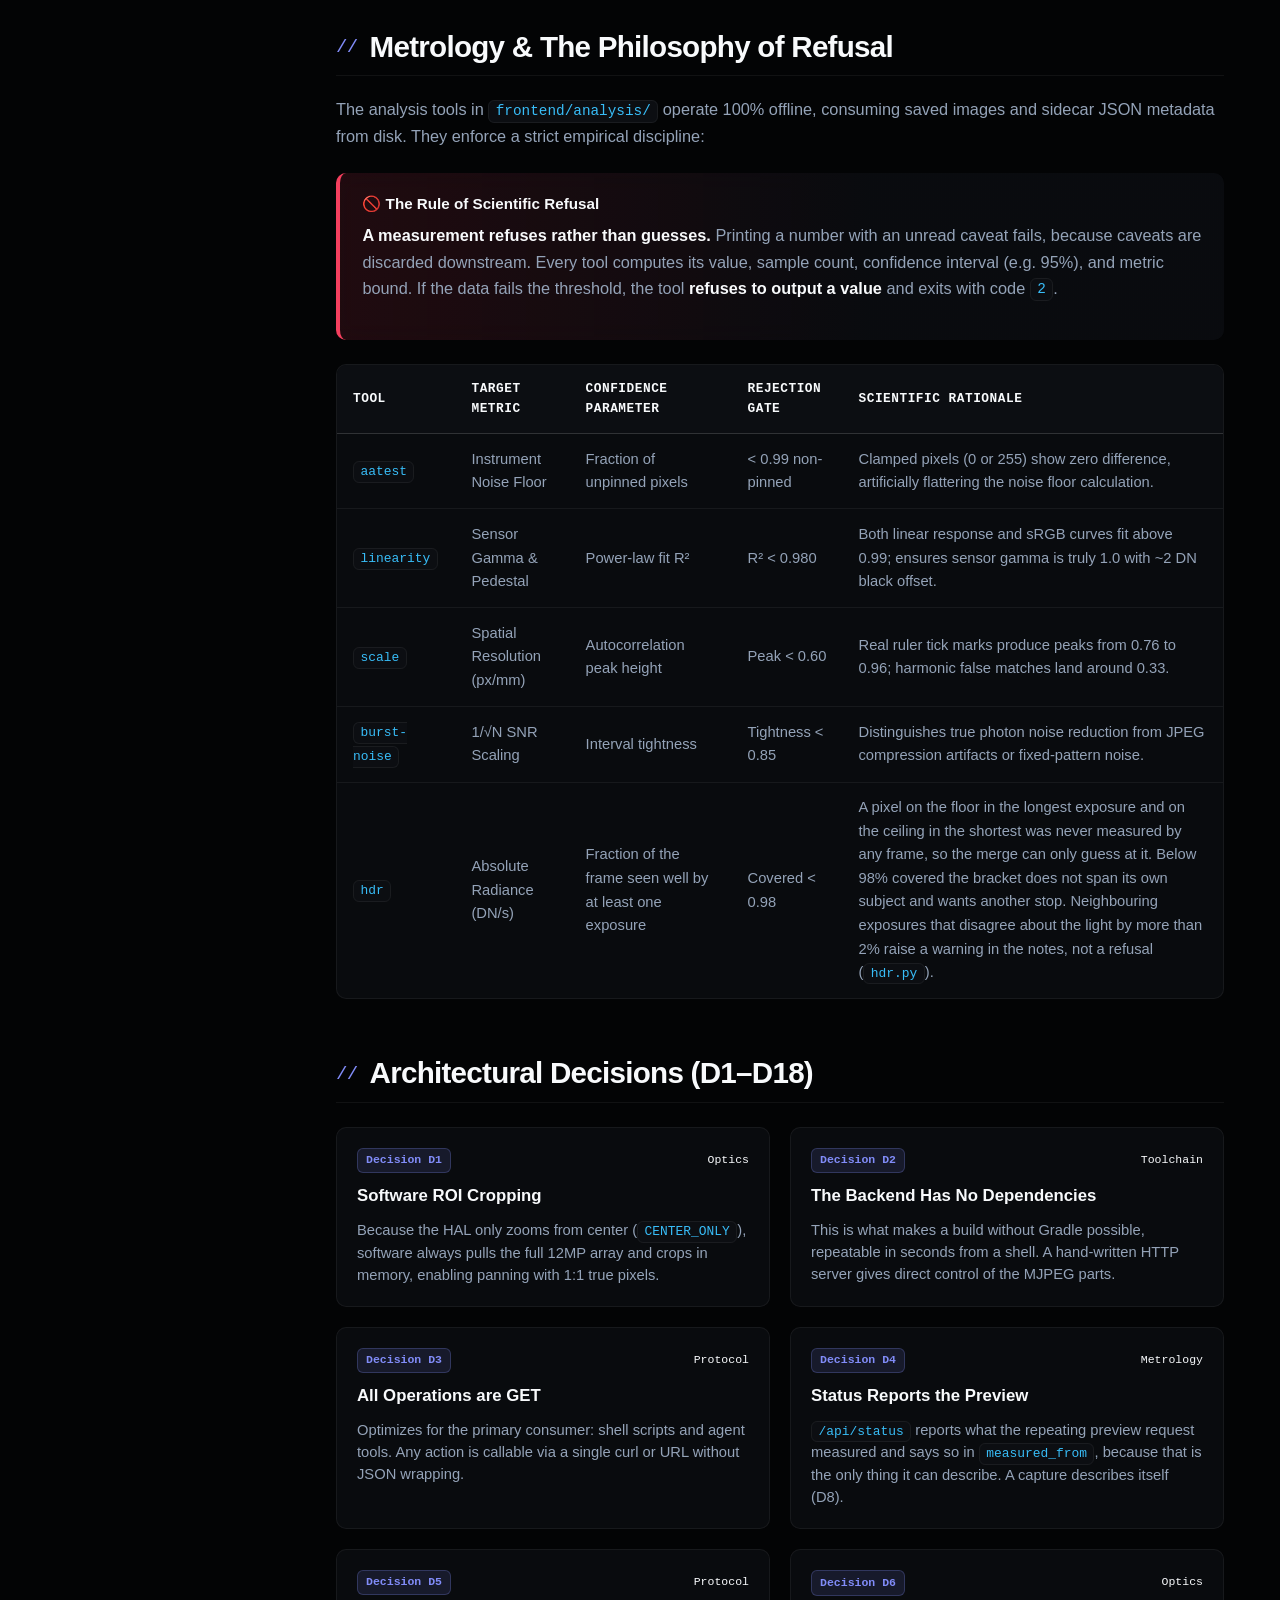
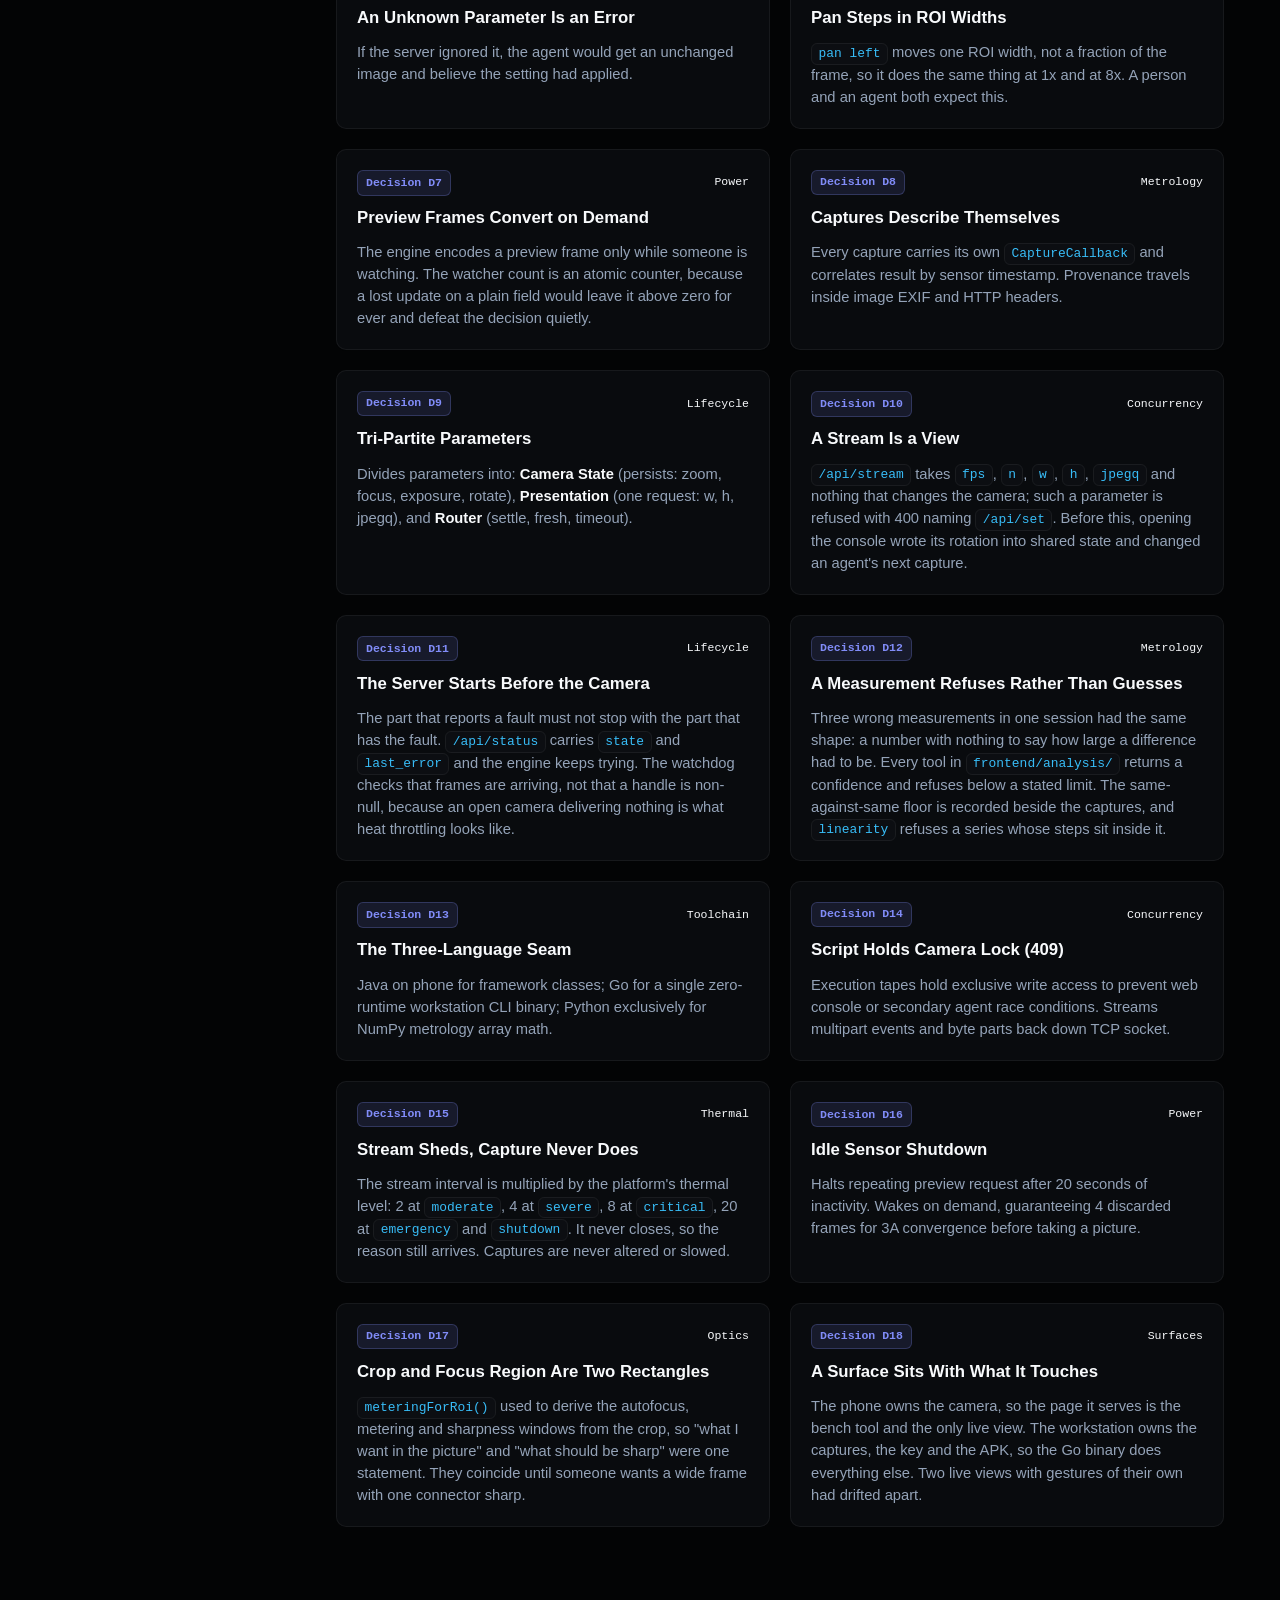
==== commit 4cce7db1: "Snapshot existing panel and marks work before Codex review Baseline copied from the AndroidDeskcam w" ====
--- a/explainer/index.html
+++ b/explainer/index.html
@@ -56,7 +56,7 @@
         <a href="#command-playground" class="nav-link">Command Builder <span class="nav-badge">★</span></a>
         <a href="#http-contract" class="nav-link">HTTP API Contract <span class="nav-badge">08</span></a>
         <a href="#metrology-refusal" class="nav-link">Metrology & Refusal <span class="nav-badge">09</span></a>
-        <a href="#architectural-decisions" class="nav-link">Decisions (D1–D17) <span class="nav-badge">10</span></a>
+        <a href="#architectural-decisions" class="nav-link">Decisions (D1–D18) <span class="nav-badge">10</span></a>
       </div>
     </aside>
 
@@ -899,6 +899,11 @@
                 <td>Executes plain-text tape of verbs atomically. Rejects concurrent camera writers with <strong>HTTP 409 Conflict</strong>.</td>
               </tr>
               <tr>
+                <td><code>GET /api/marks</code></td>
+                <td><code>application/json</code></td>
+                <td>What a person or an agent is pointing at. Stored in sensor coordinates and served in the coordinates of the seen picture, so a mark stays on its part through any zoom, pan or remount.</td>
+              </tr>
+              <tr>
                 <td><code>GET /api/orientation</code></td>
                 <td><code>application/json</code></td>
                 <td>Average angle between optical axis and gravity vector over 32 samples, plus ambient lux.</td>
@@ -988,9 +993,9 @@
         </div>
       </section>
 
-      <!-- SECTION 13: ARCHITECTURAL DECISIONS (D1-D17) -->
+      <!-- SECTION 13: ARCHITECTURAL DECISIONS (D1-D18) -->
       <section id="architectural-decisions">
-        <h2>Architectural Decisions (D1–D17)</h2>
+        <h2>Architectural Decisions (D1–D18)</h2>
         <div class="card-grid">
           <div class="info-card">
             <div class="card-header">
@@ -1143,6 +1148,15 @@
             </div>
             <div class="card-title">Crop and Focus Region Are Two Rectangles</div>
             <div class="card-desc"><code>meteringForRoi()</code> used to derive the autofocus, metering and sharpness windows from the crop, so "what I want in the picture" and "what should be sharp" were one statement. They coincide until someone wants a wide frame with one connector sharp.</div>
+          </div>
+
+          <div class="info-card">
+            <div class="card-header">
+              <span class="card-badge badge-decision">Decision D18</span>
+              <span style="font-family:var(--font-mono); font-size:0.72rem;">Surfaces</span>
+            </div>
+            <div class="card-title">A Surface Sits With What It Touches</div>
+            <div class="card-desc">The phone owns the camera, so the page it serves is the bench tool and the only live view. The workstation owns the captures, the key and the APK, so the Go binary does everything else. Two live views with gestures of their own had drifted apart.</div>
           </div>
         </div>
       </section>
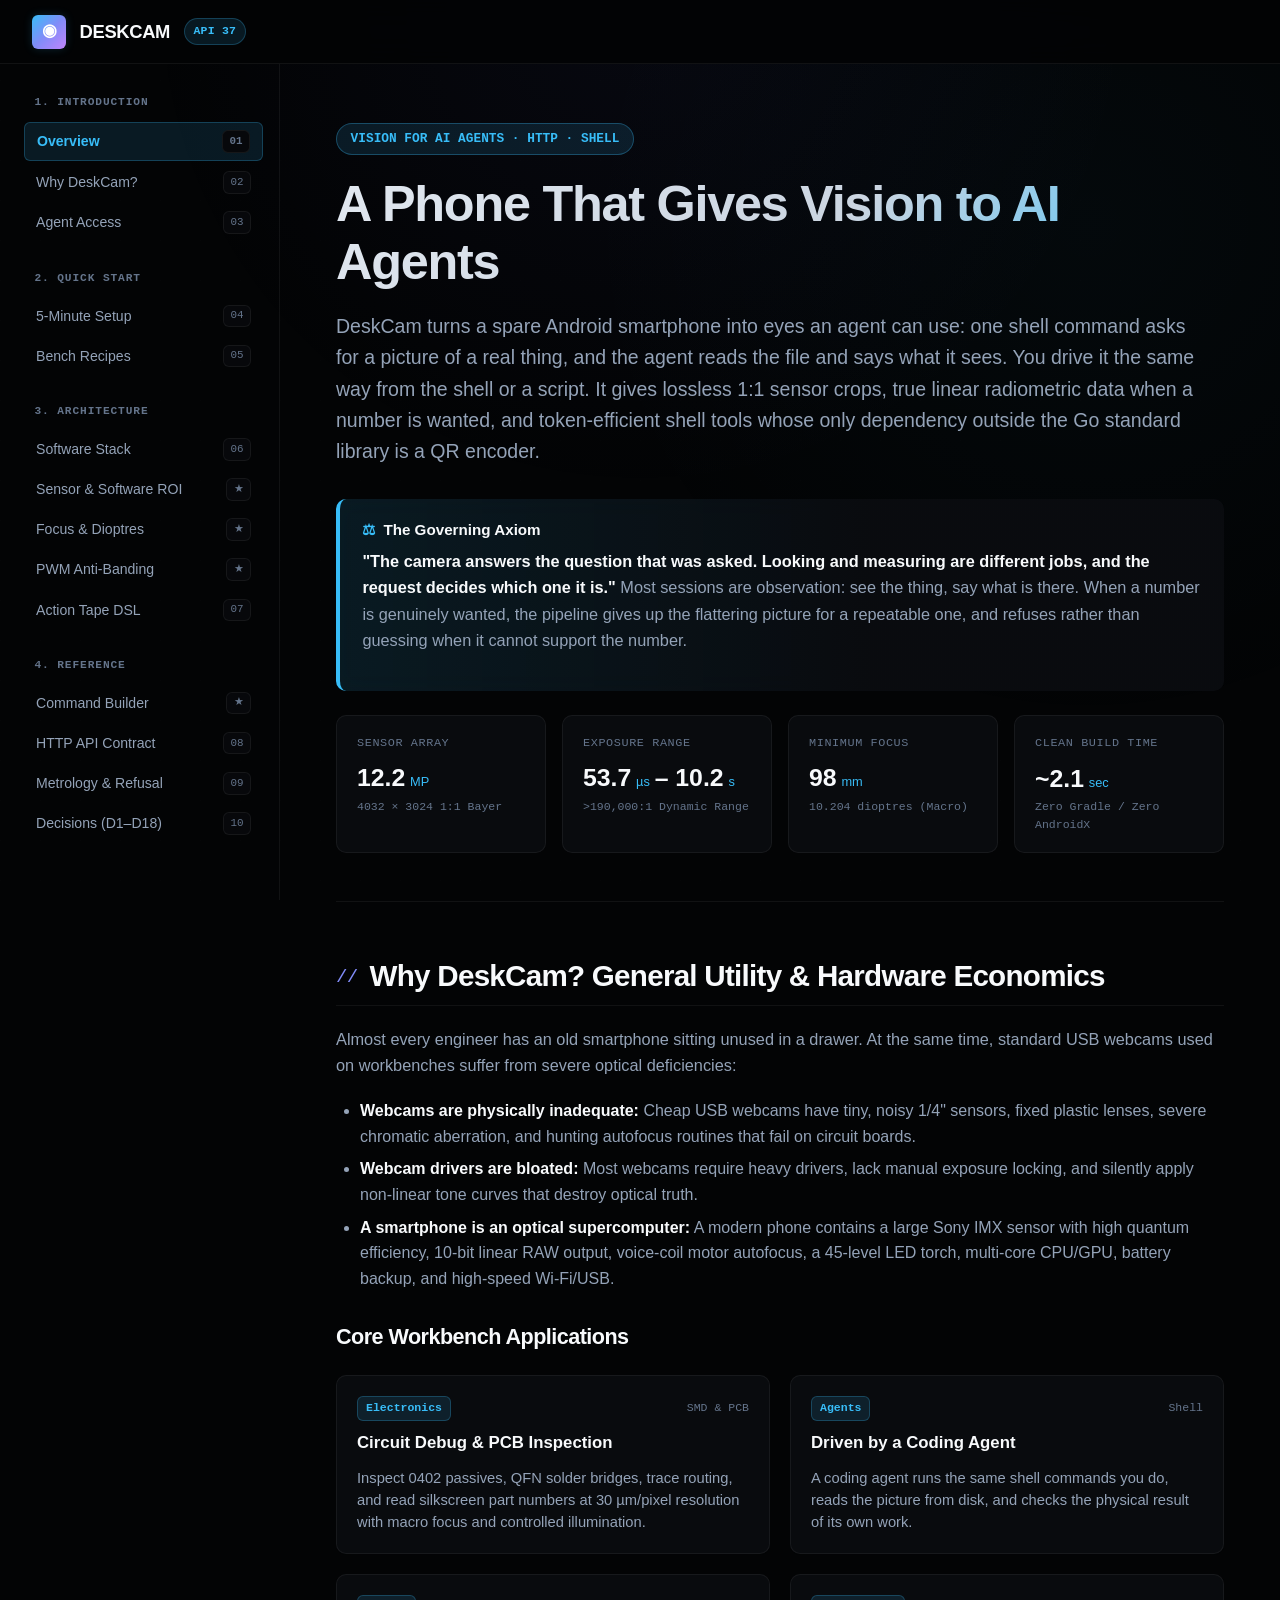
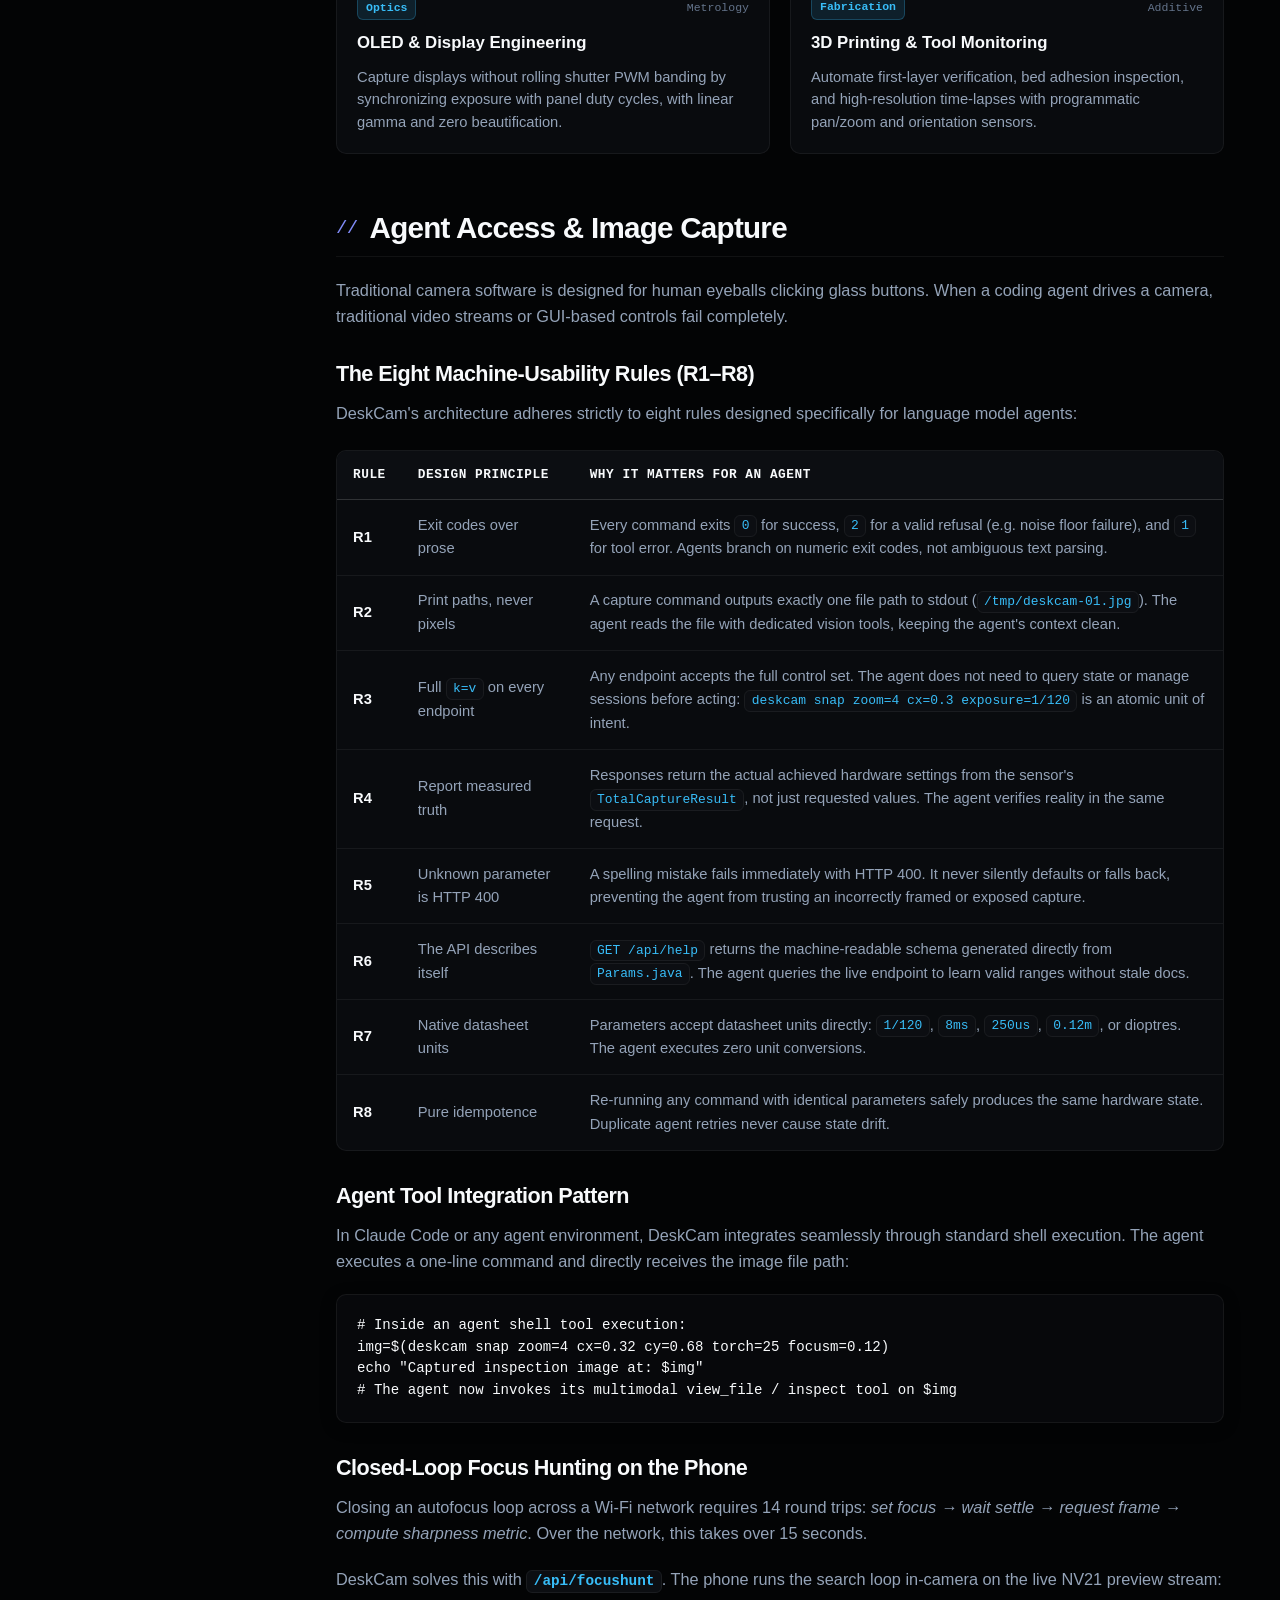
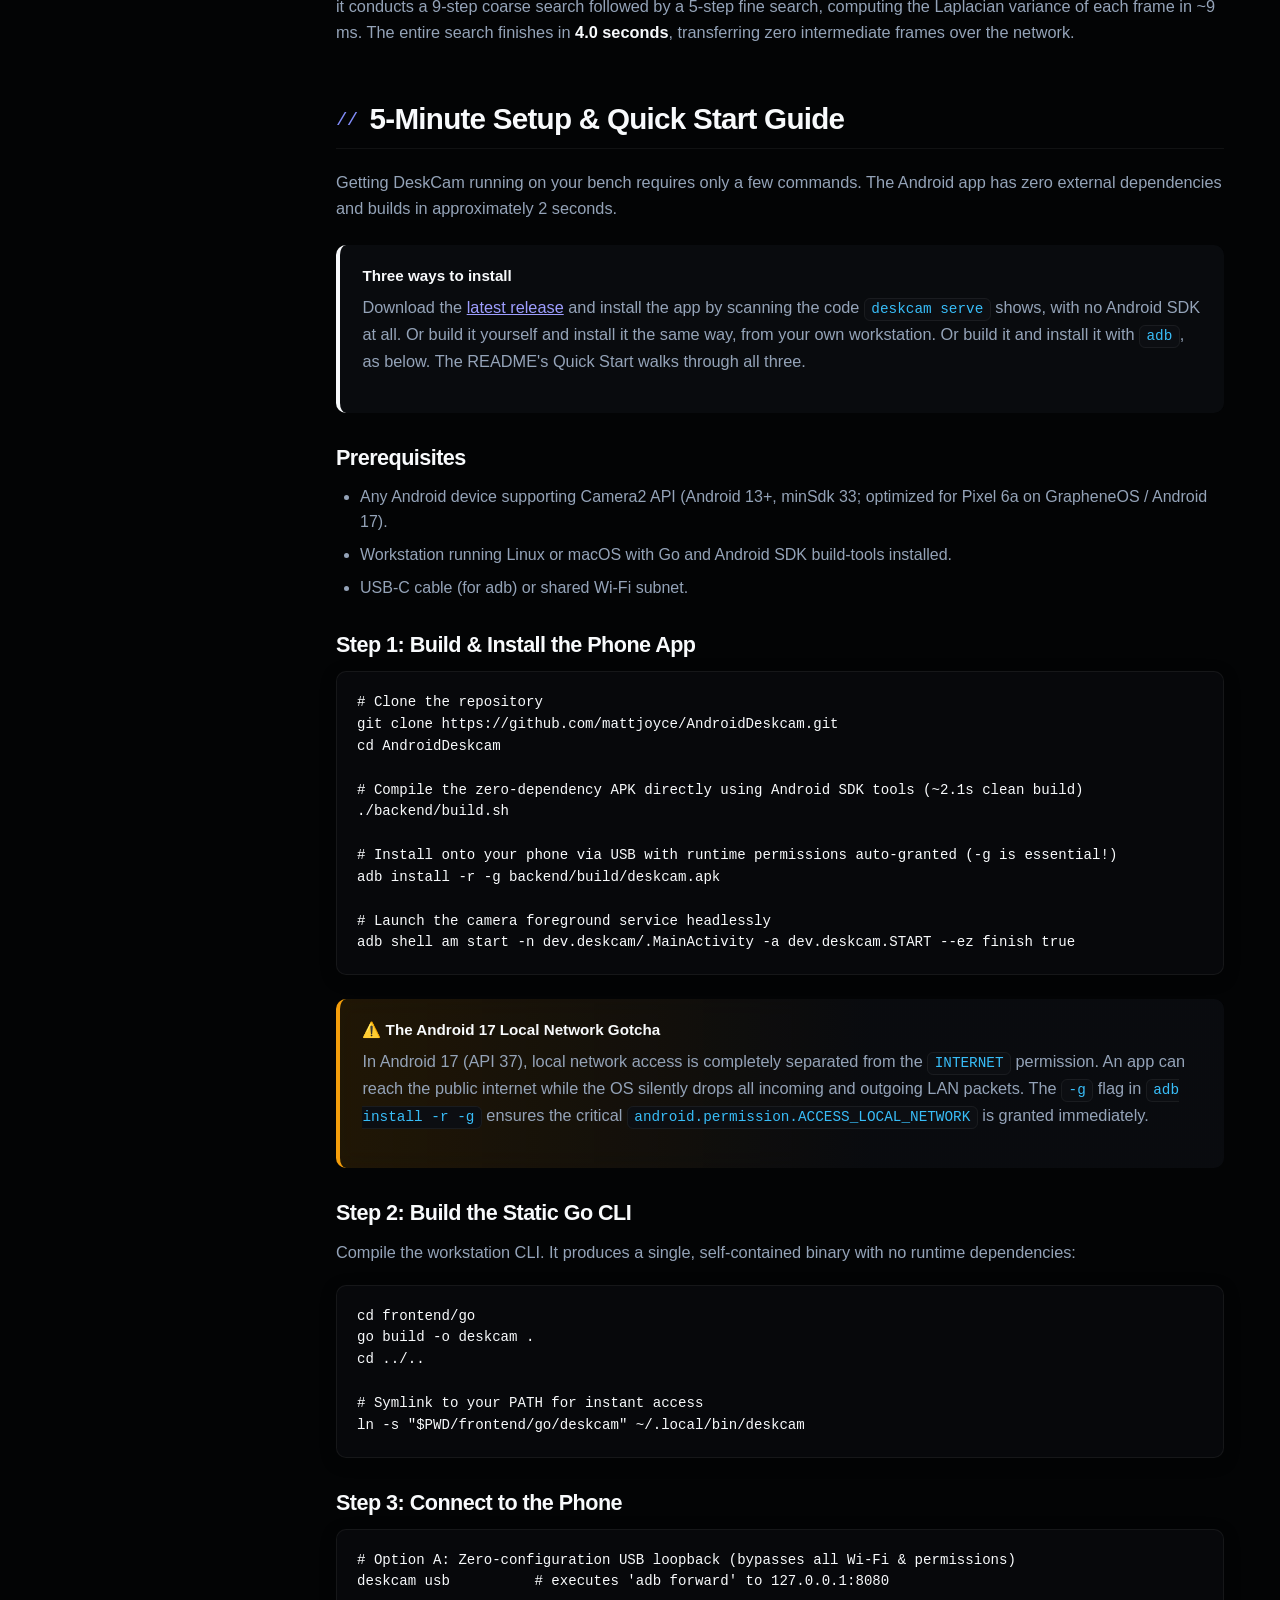
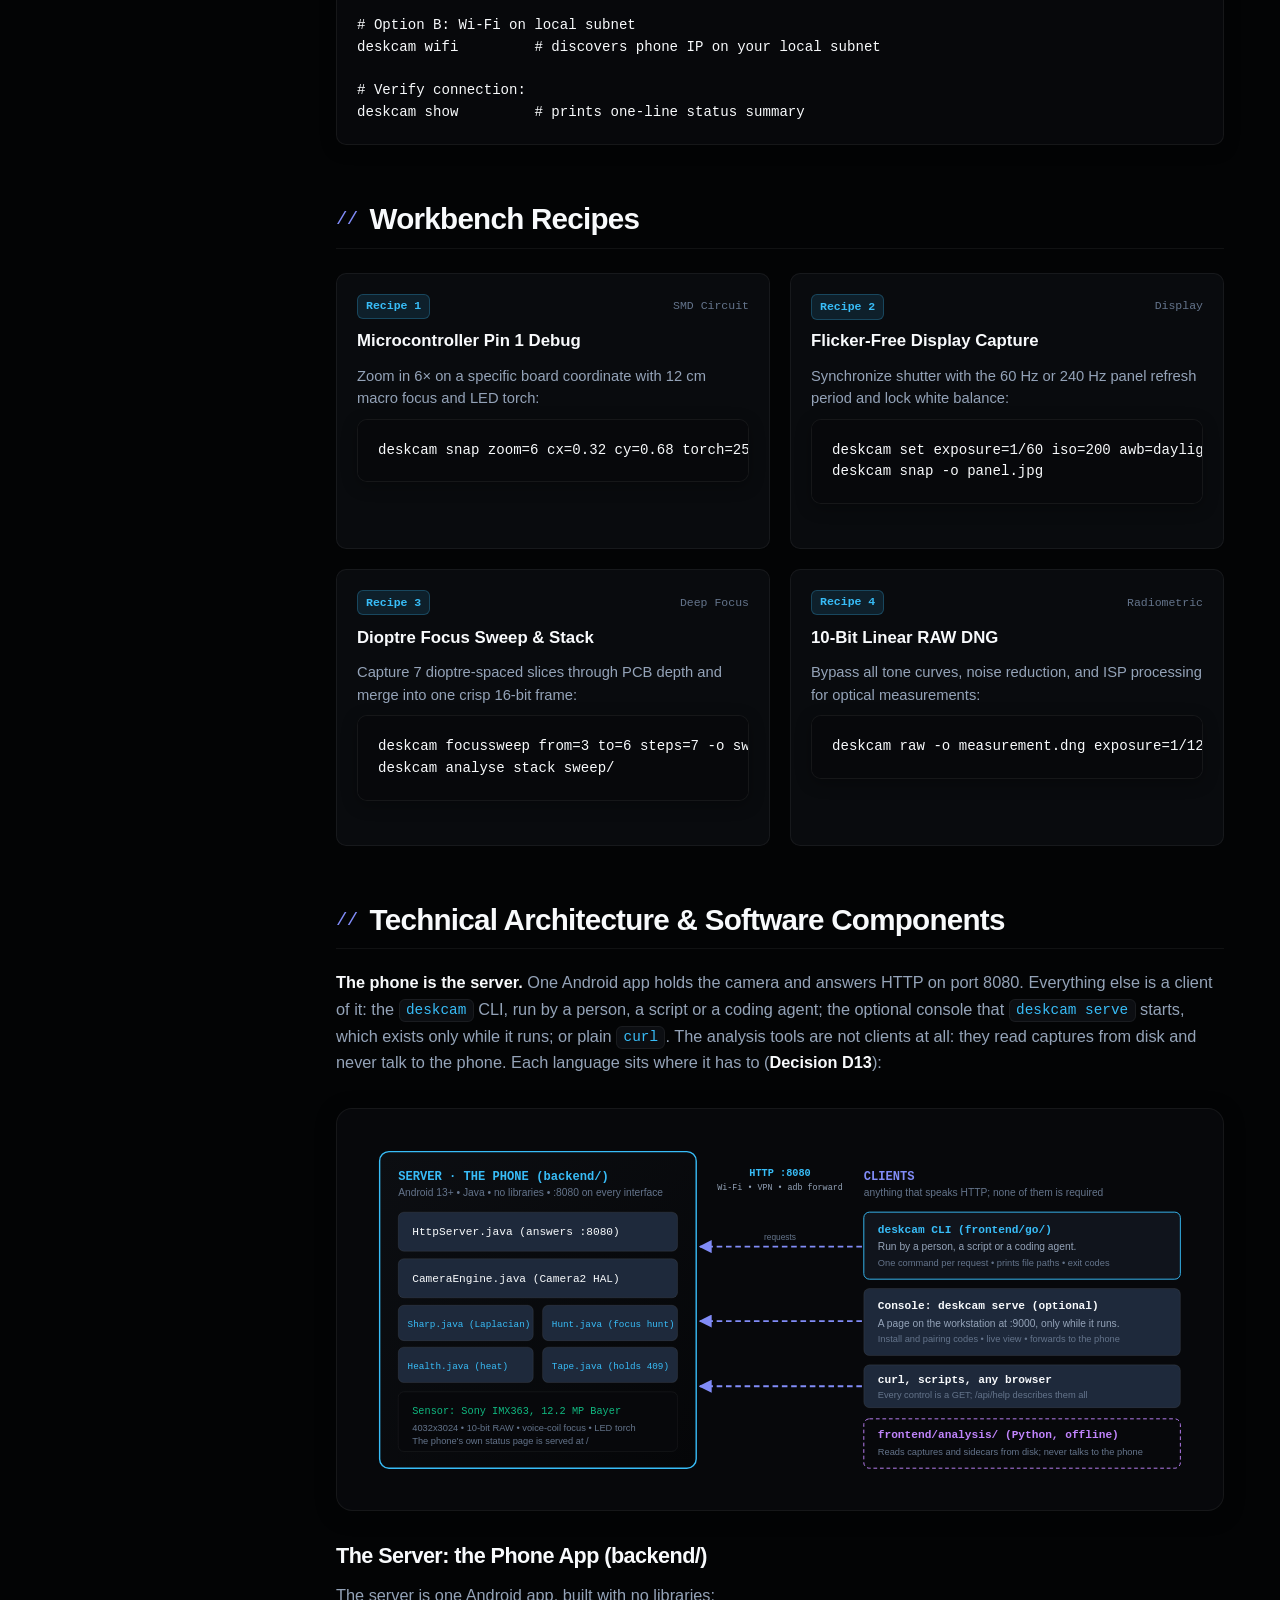
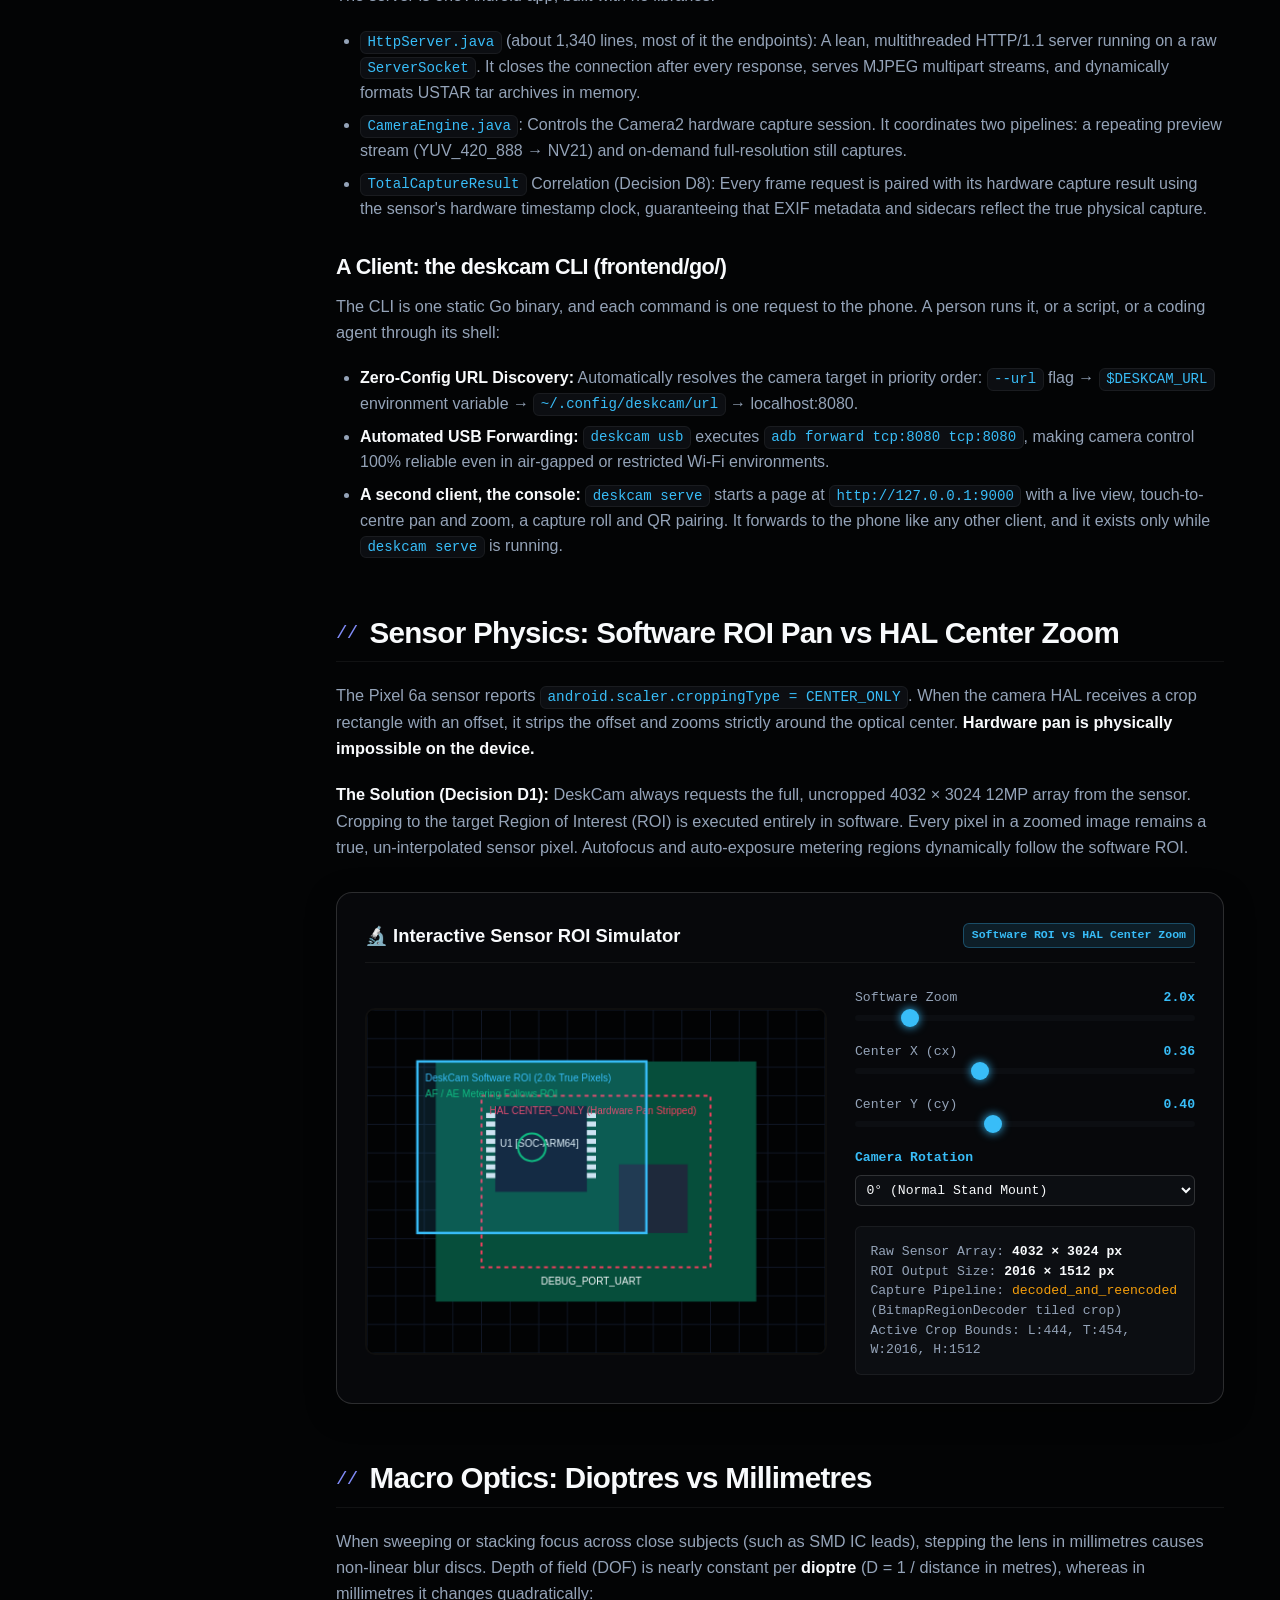
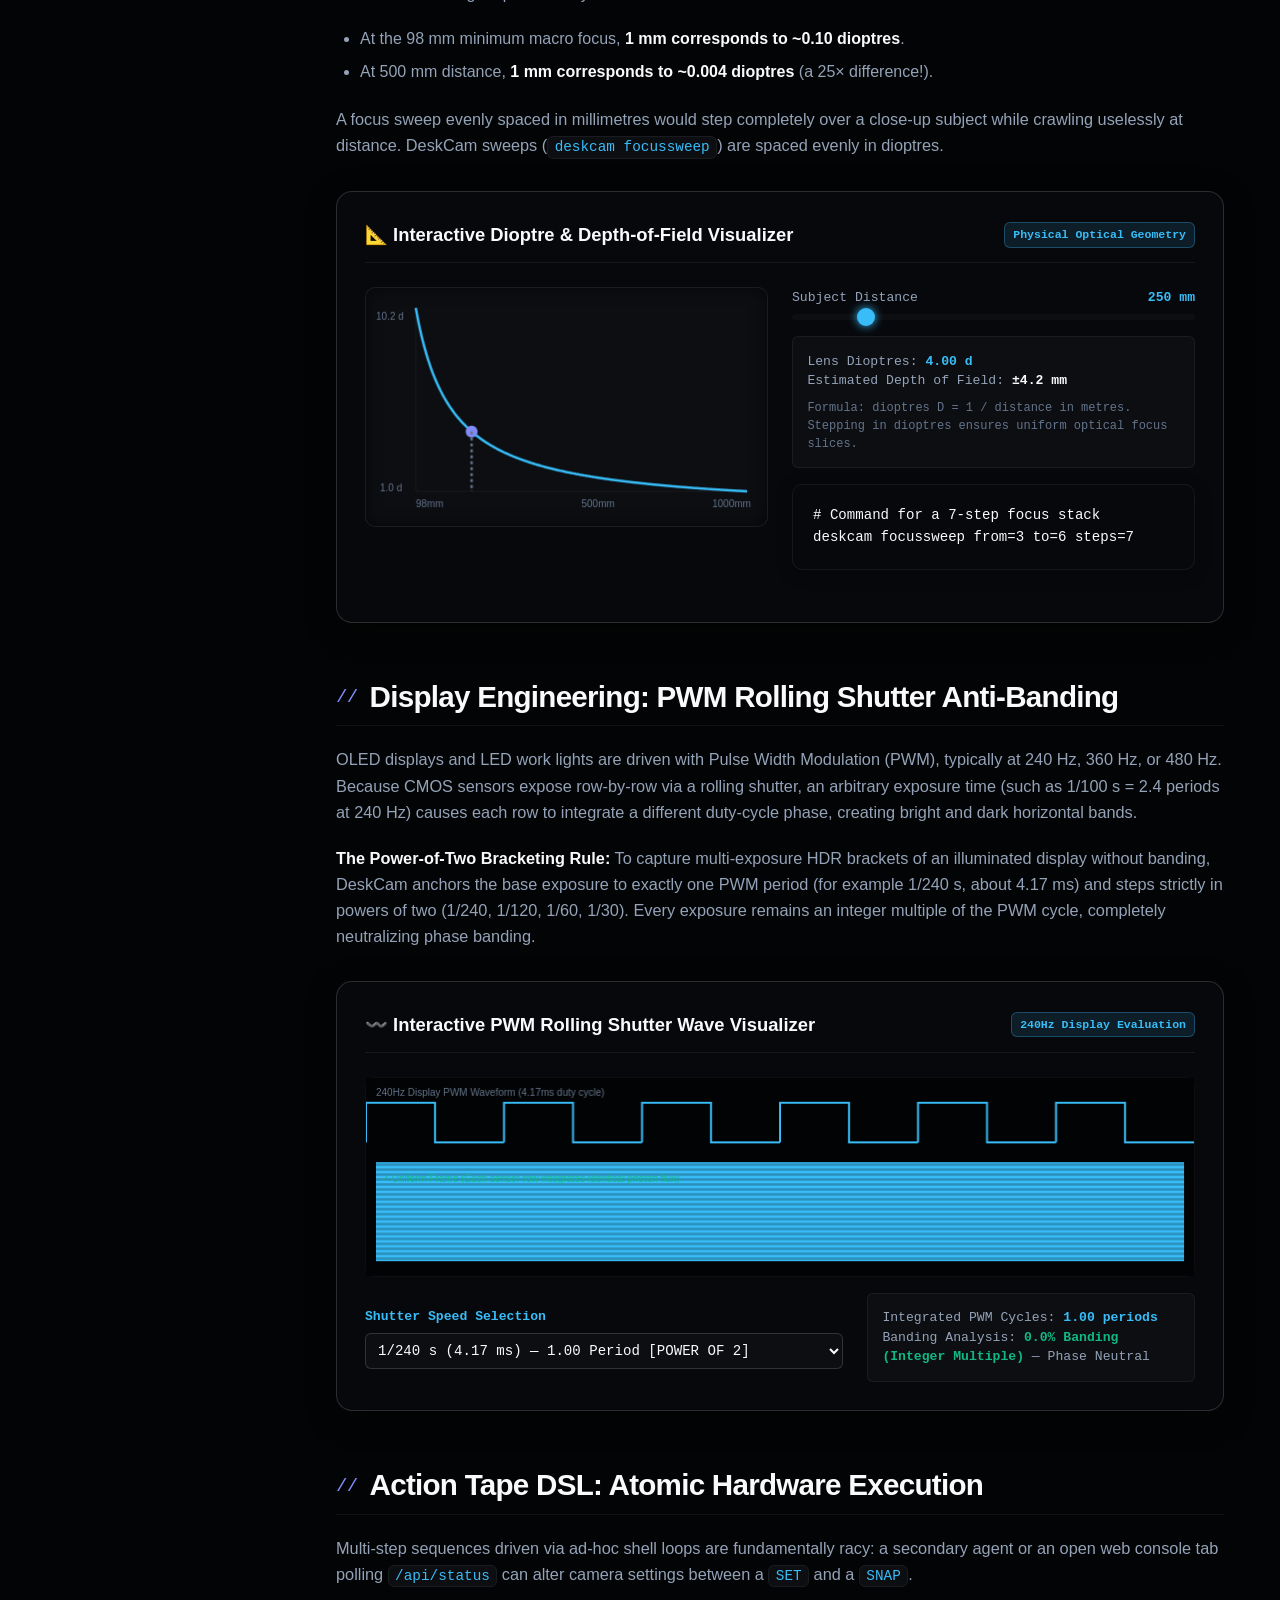
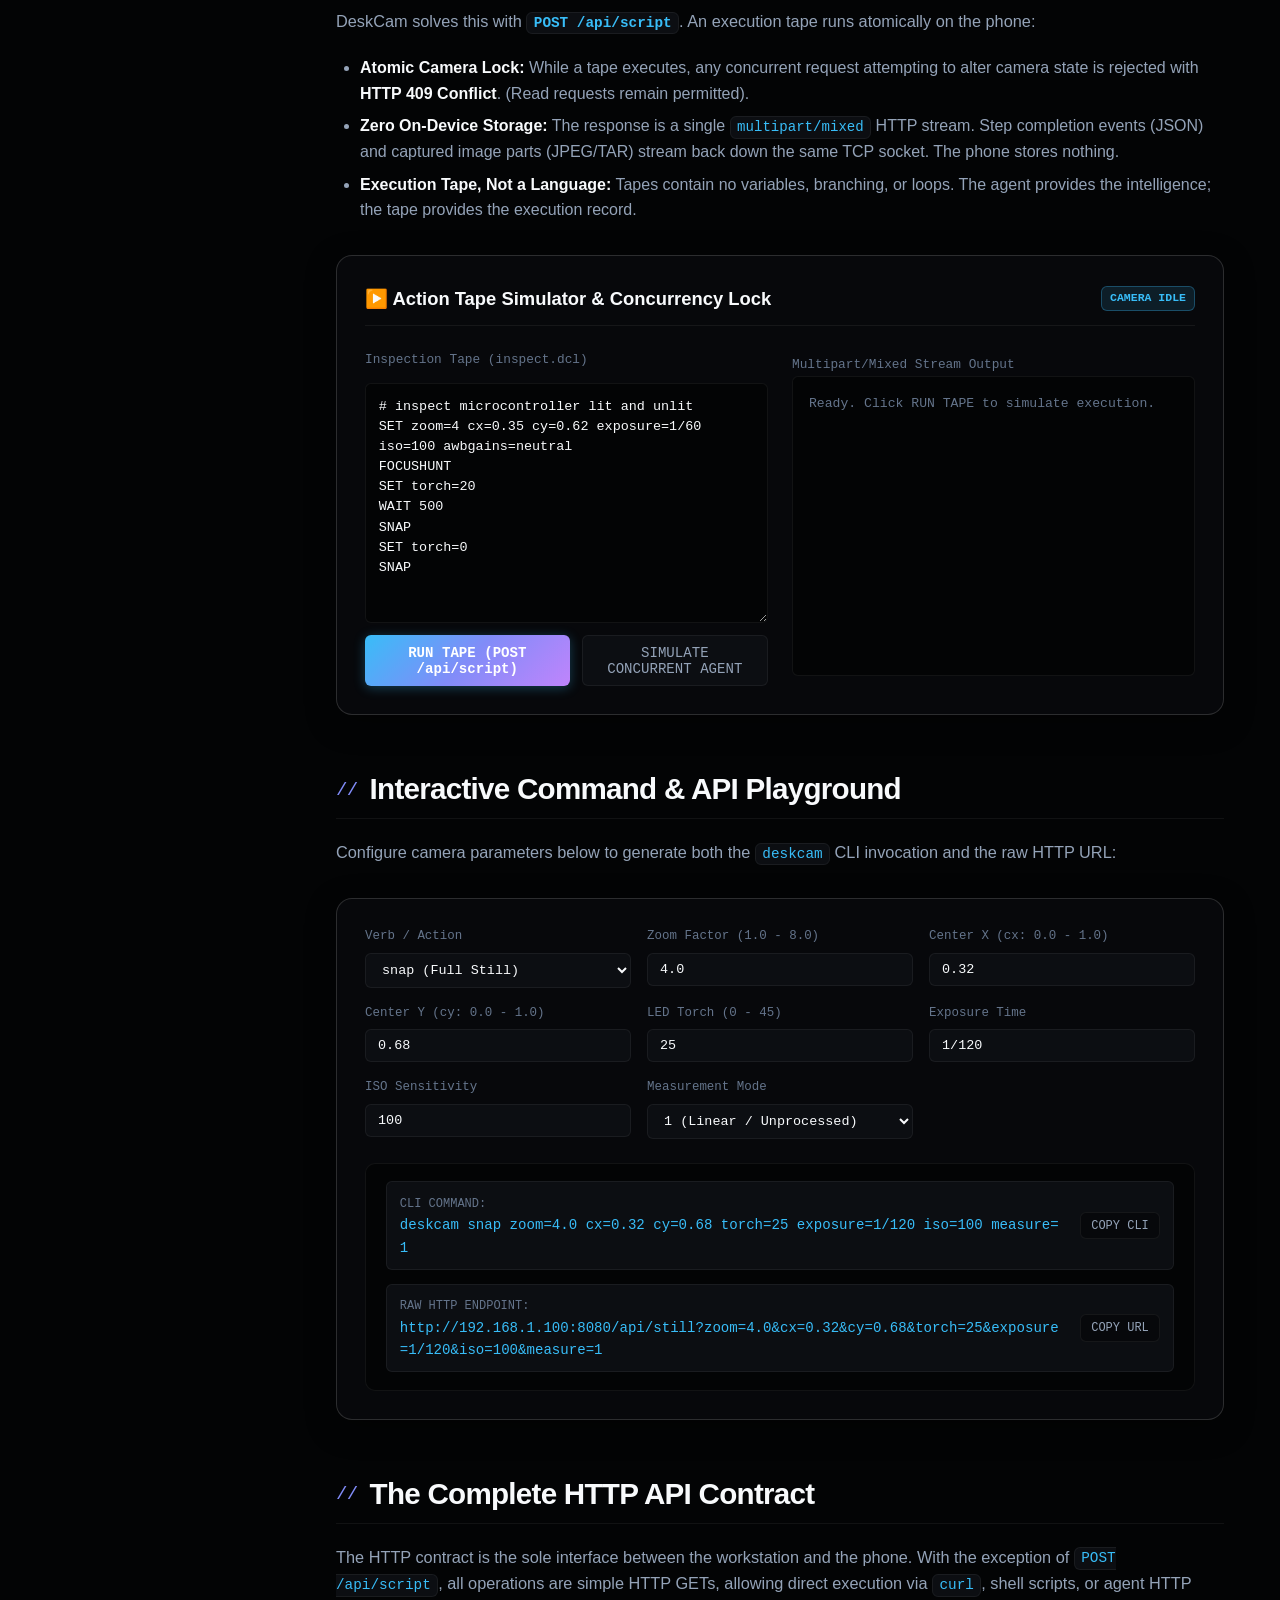
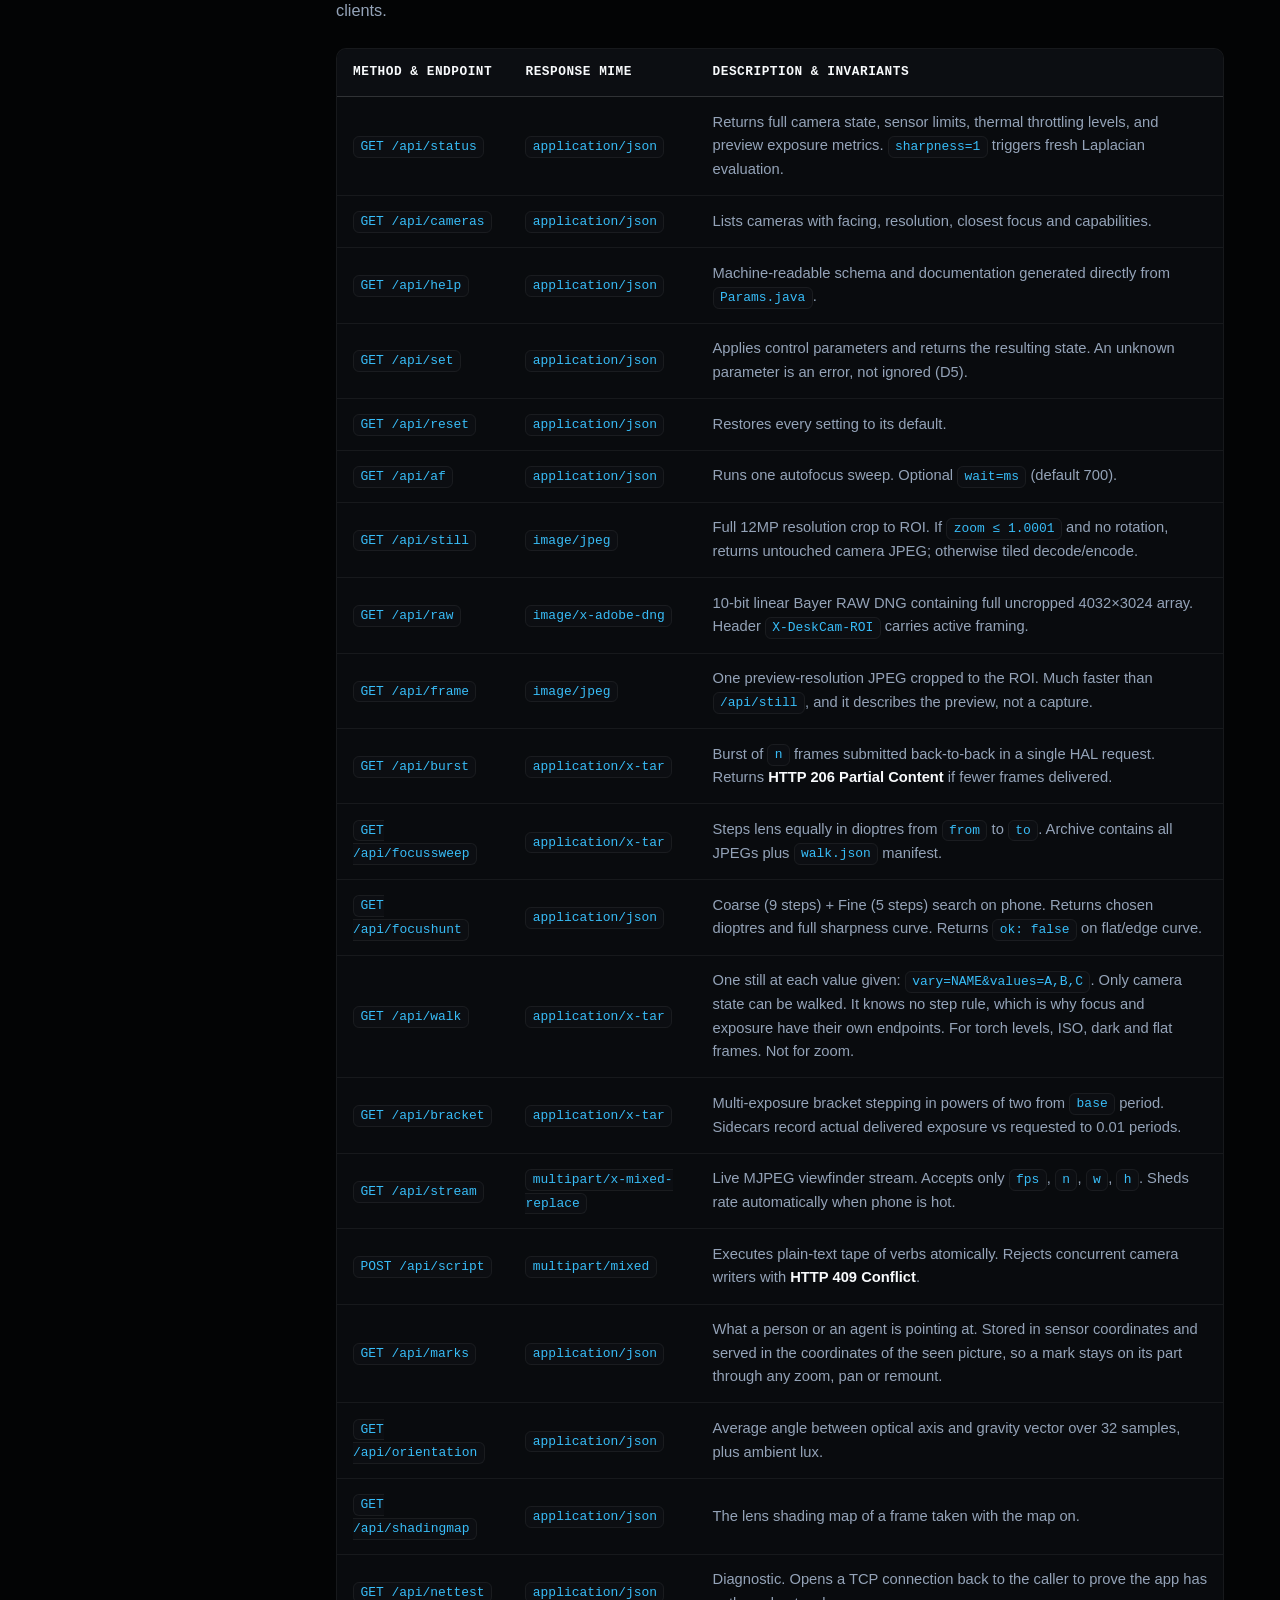
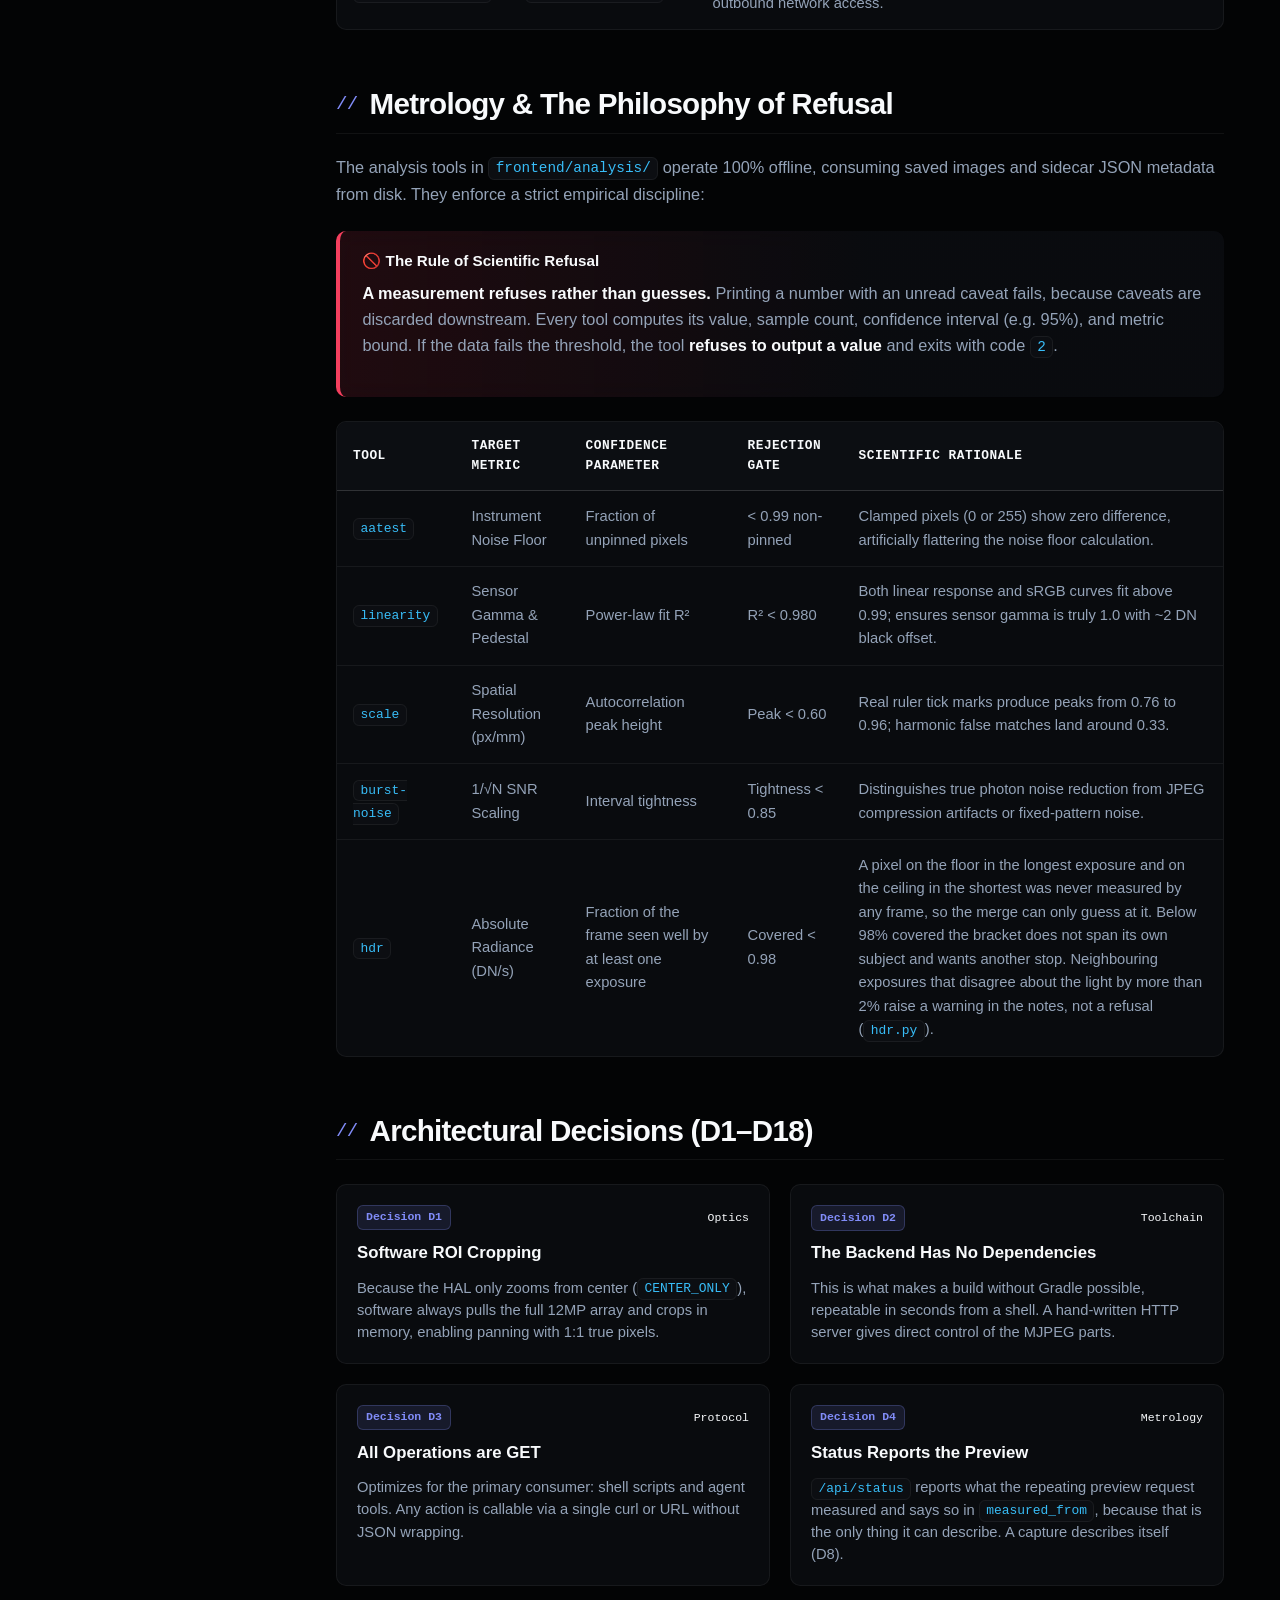
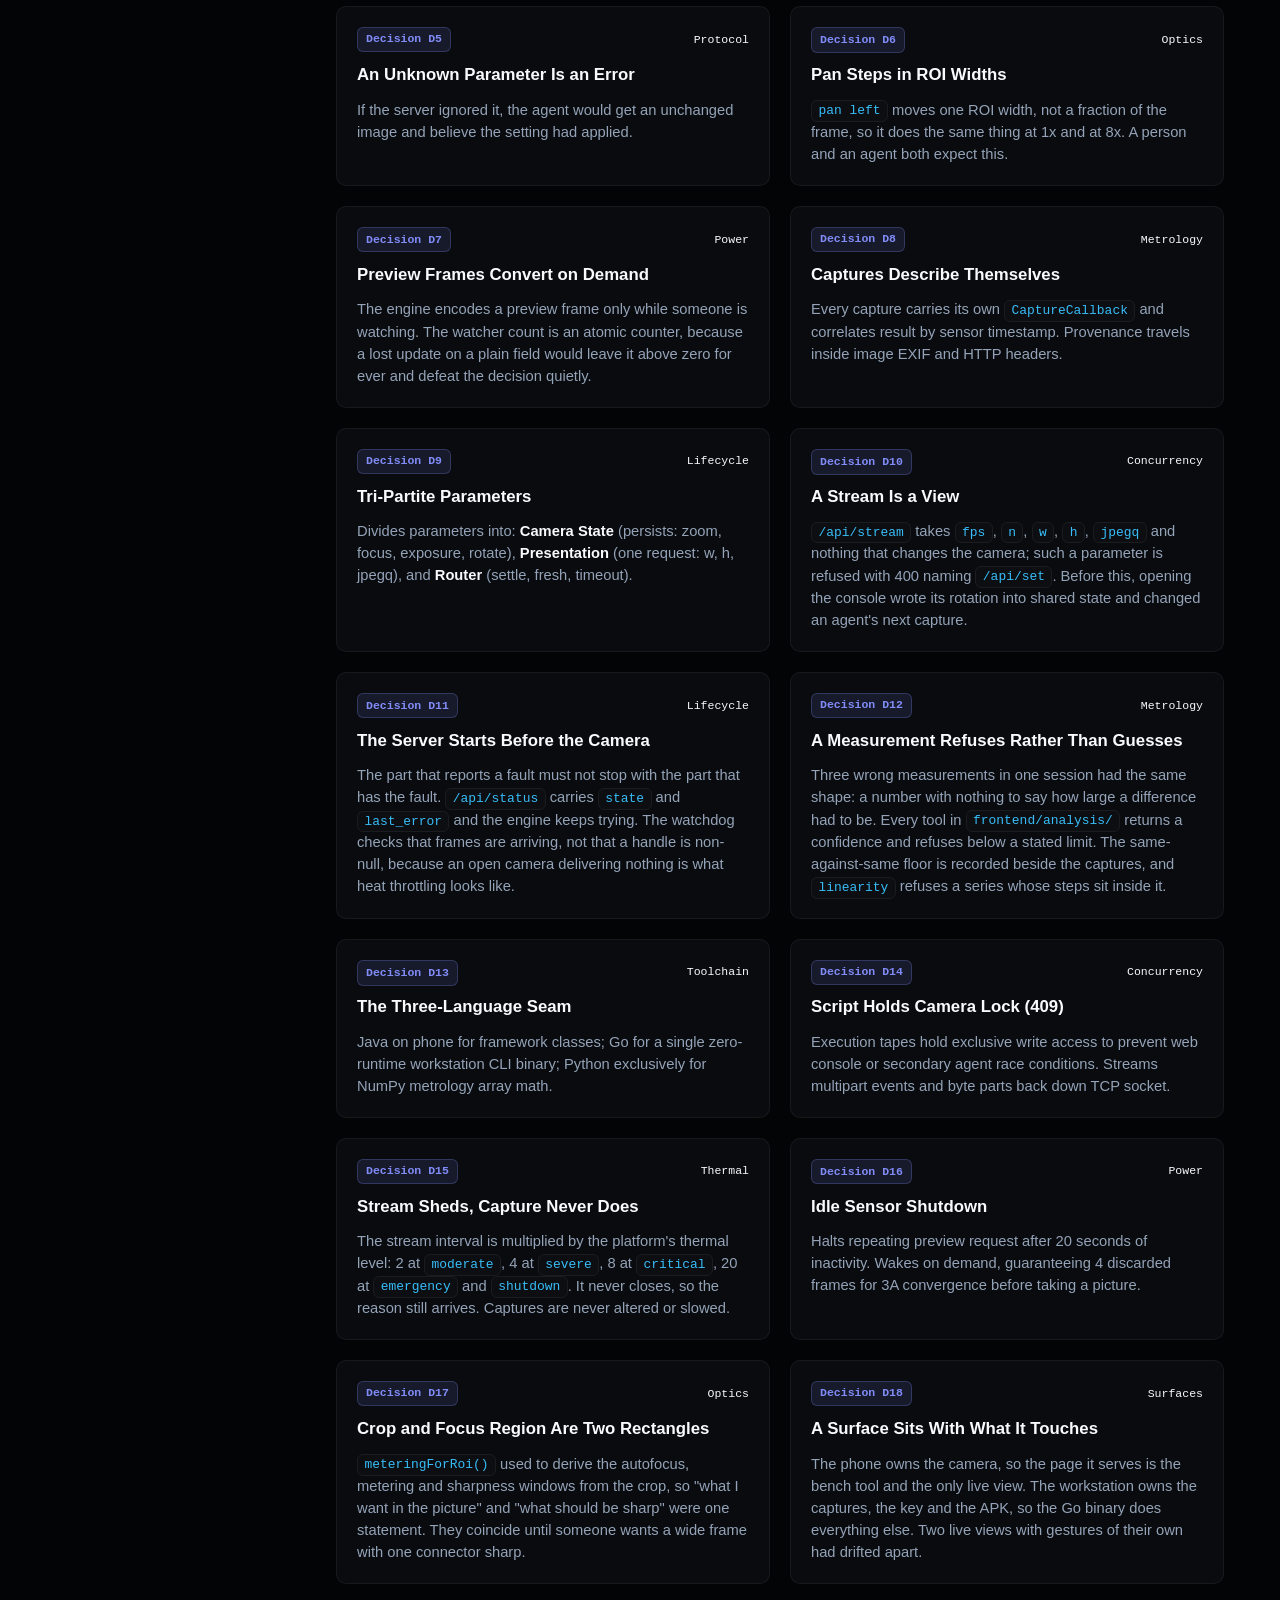
==== commit 32df4edc: "It gives vision to AI agents, and now says so first The README led with "Precision Optical Bench Ins" ====
--- a/explainer/index.html
+++ b/explainer/index.html
@@ -3,8 +3,8 @@
 <head>
   <meta charset="UTF-8">
   <meta name="viewport" content="width=device-width, initial-scale=1.0">
-  <title>DeskCam: an Android phone as a bench instrument</title>
-  <meta name="description" content="Technical documentation and interactive explainer for DeskCam: turn a spare Android phone into a high-precision, programmable 12MP bench camera you drive from the shell, a script, or a coding agent.">
+  <title>DeskCam: giving vision to AI agents</title>
+  <meta name="description" content="Technical documentation and interactive explainer for DeskCam: a spare Android phone that gives AI agents vision, driven from the shell, a script, or a coding agent. 12MP 1:1 sensor crops, linear radiometric data, no client dependencies.">
   <link rel="stylesheet" href="style.css">
 </head>
 <body>
@@ -65,12 +65,12 @@
       
       <!-- HERO SECTION -->
       <section id="hero" class="hero">
-        <div class="hero-tag">ANDROID BENCH CAMERA · HTTP · SHELL</div>
-        <h1 class="hero-title">An Android Phone as a Bench Instrument</h1>
+        <div class="hero-tag">VISION FOR AI AGENTS · HTTP · SHELL</div>
+        <h1 class="hero-title">A Phone That Gives Vision to AI Agents</h1>
         <p class="hero-subtitle">
-          DeskCam repurposes a spare Android smartphone into a programmable 12-megapixel optical bench instrument.
-          You drive it from the shell, from a script, or from a coding agent,
-          it provides lossless 1:1 sensor crops, true linear radiometric data, and token-efficient shell tools whose only dependency outside the Go standard library is a QR encoder.
+          DeskCam turns a spare Android smartphone into eyes an agent can use: one shell command asks for a picture of a real thing, and the agent reads the file and says what it sees.
+          You drive it the same way from the shell or a script.
+          It gives lossless 1:1 sensor crops, true linear radiometric data when a number is wanted, and token-efficient shell tools whose only dependency outside the Go standard library is a QR encoder.
         </p>
 
         <div class="callout callout-axiom">
@@ -78,8 +78,8 @@
             <span style="color:var(--accent-cyan);">⚖</span> The Governing Axiom
           </div>
           <p>
-            <strong>"The camera is first an instrument. It is second a camera. If the two aims disagree, the instrument aim wins."</strong>
-            Every software component optimizes for repeatable, un-beautified physical measurement over aesthetic consumer photography.
+            <strong>"The camera answers the question that was asked. Looking and measuring are different jobs, and the request decides which one it is."</strong>
+            Most sessions are observation: see the thing, say what is there. When a number is genuinely wanted, the pipeline gives up the flattering picture for a repeatable one, and refuses rather than guessing when it cannot support the number.
           </p>
         </div>
 
@@ -1168,7 +1168,7 @@
   <footer>
     <div style="max-width: 900px; margin:0 auto;">
       <p style="margin-bottom:0.5rem;">
-        <strong>DeskCam</strong>. An Android phone as a bench instrument.
+        <strong>DeskCam</strong>. An Android phone that gives vision to AI agents.
       </p>
       <p style="font-size:0.8rem; color:var(--text-muted); font-family:var(--font-mono);">
         Android app: zero external dependencies • ASD-STE100 English
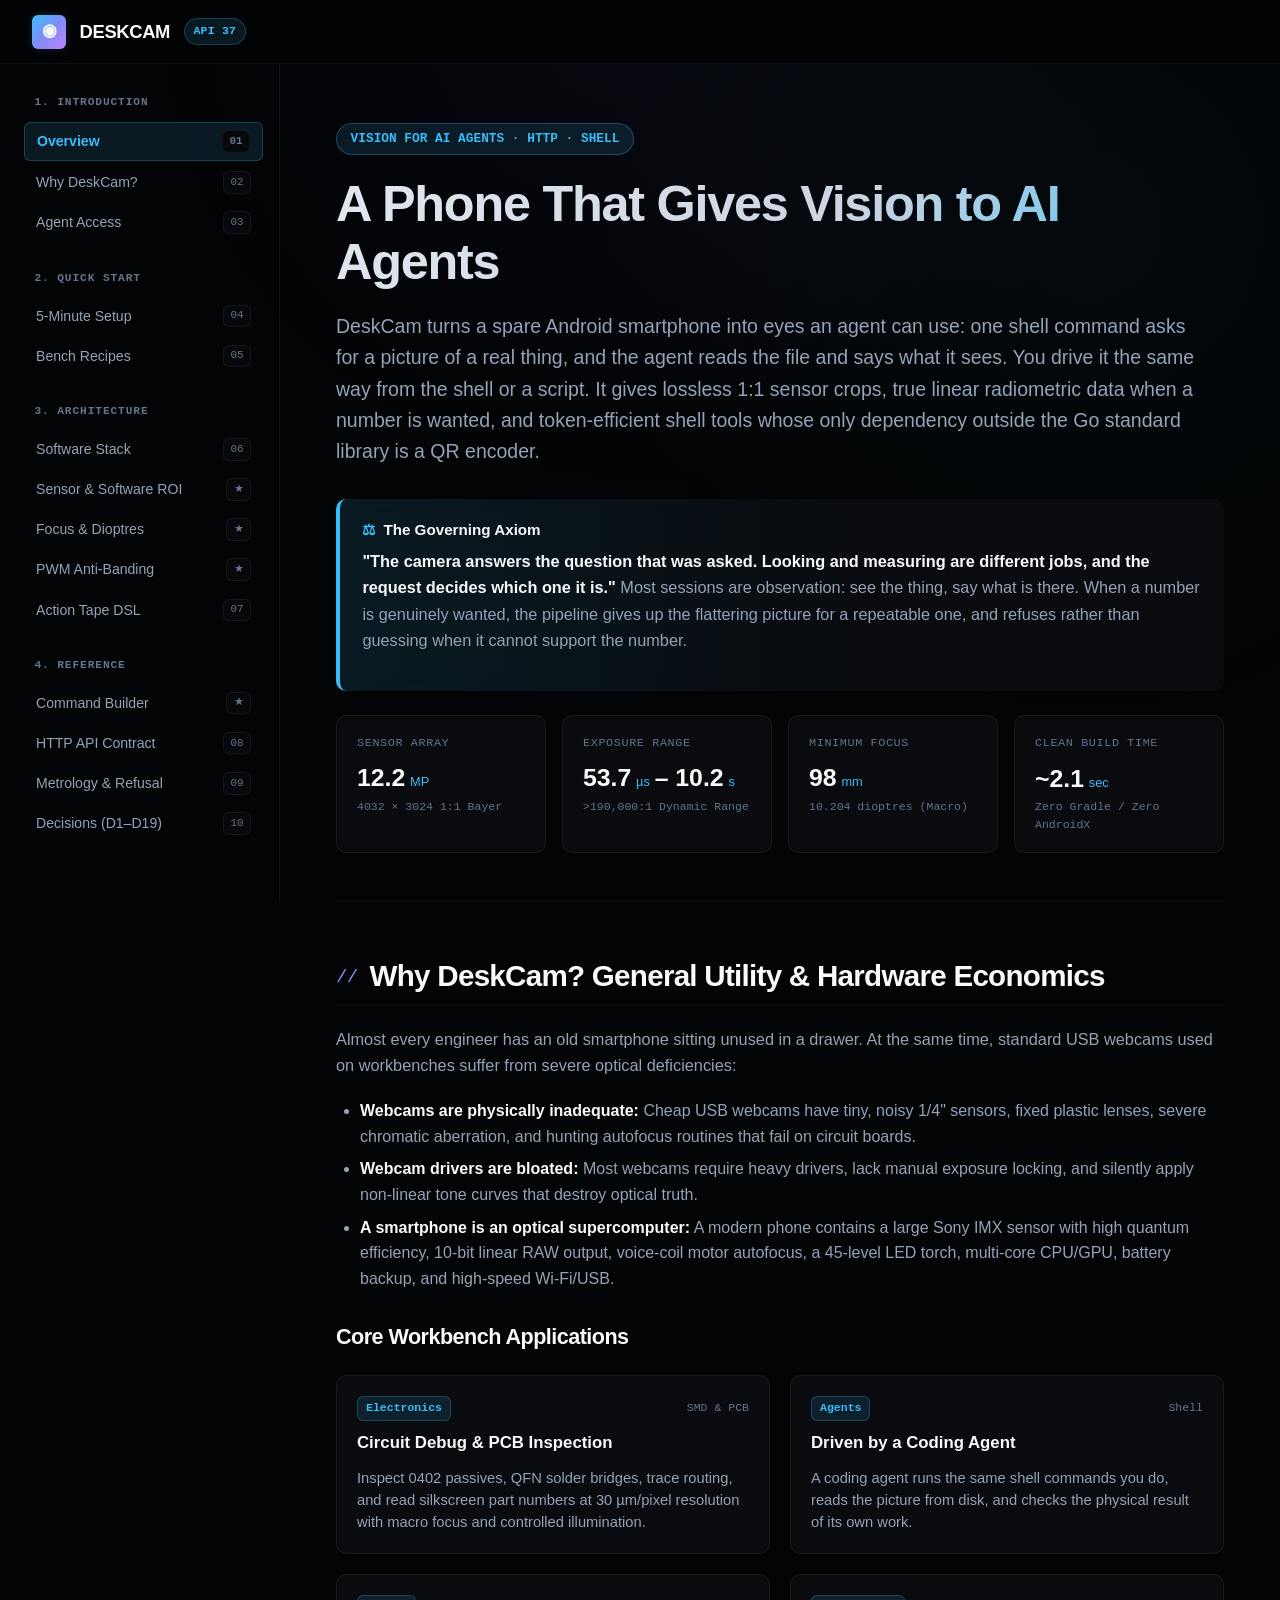
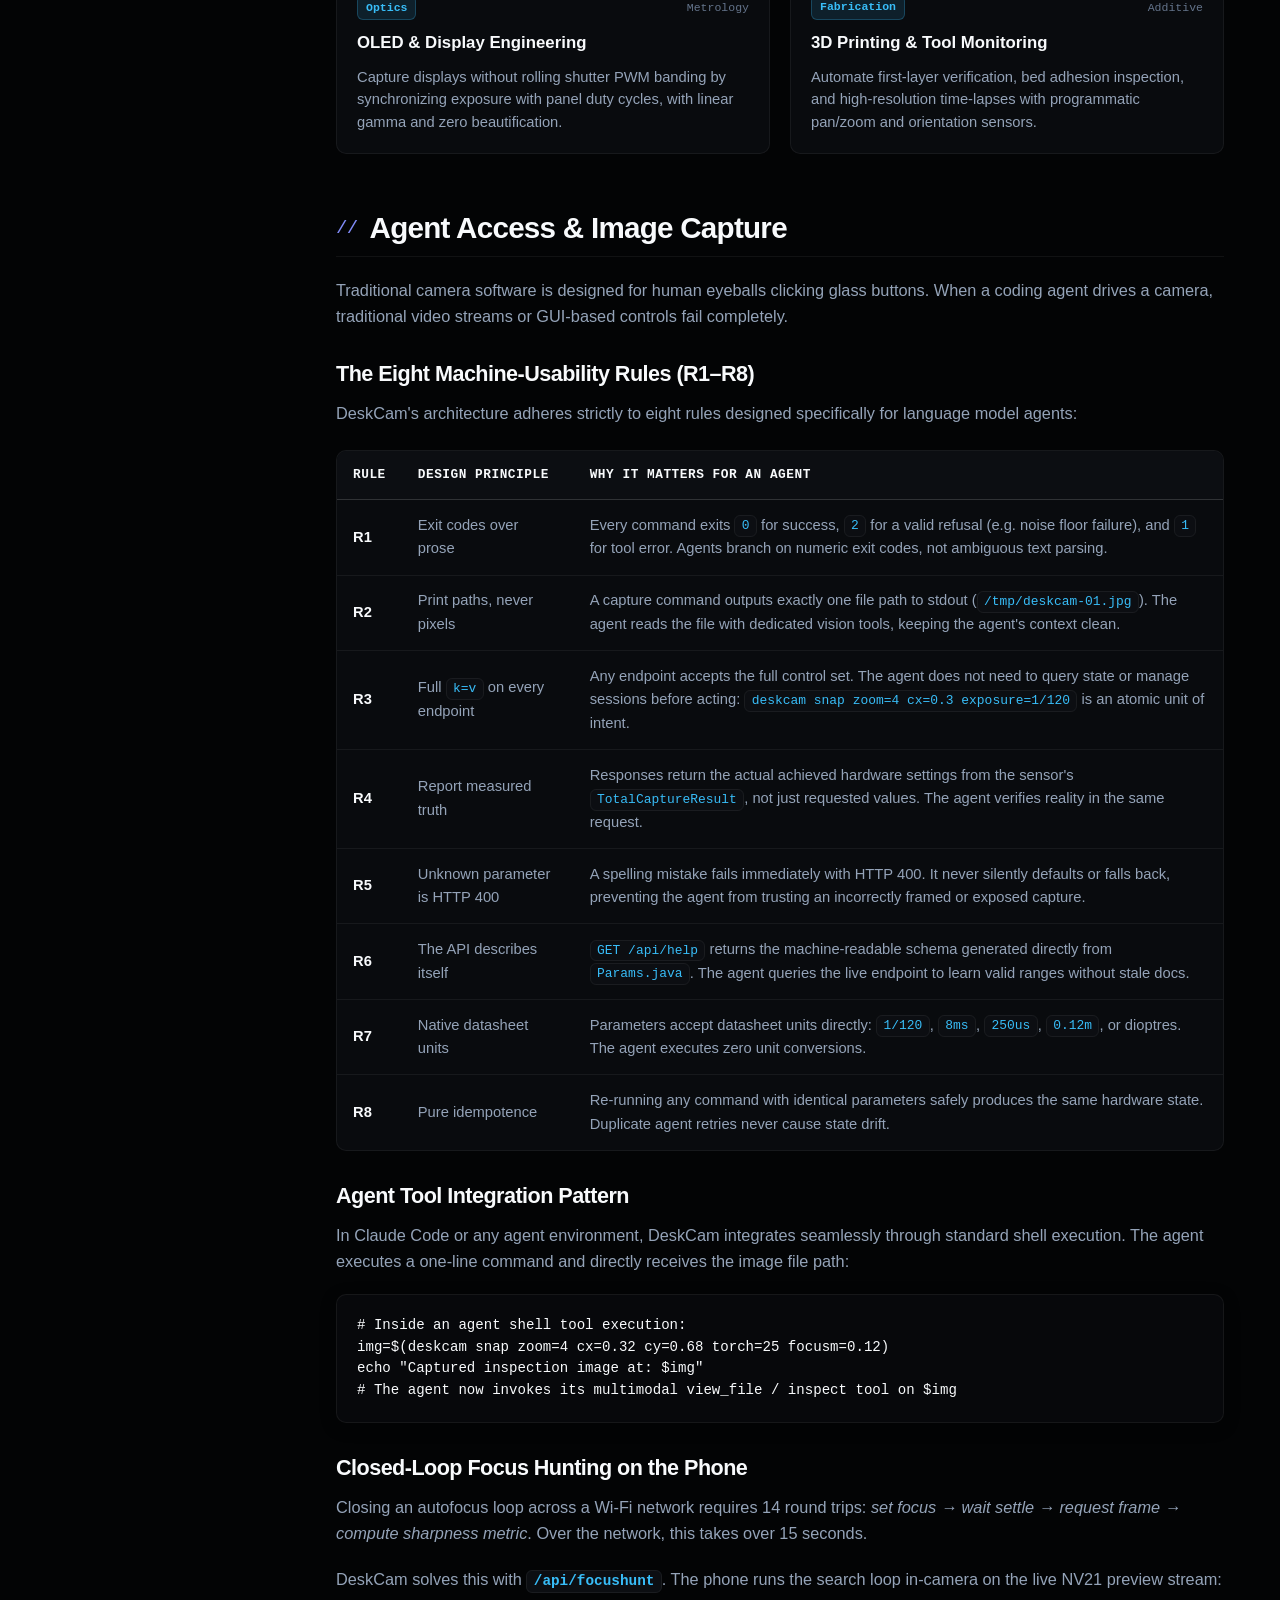
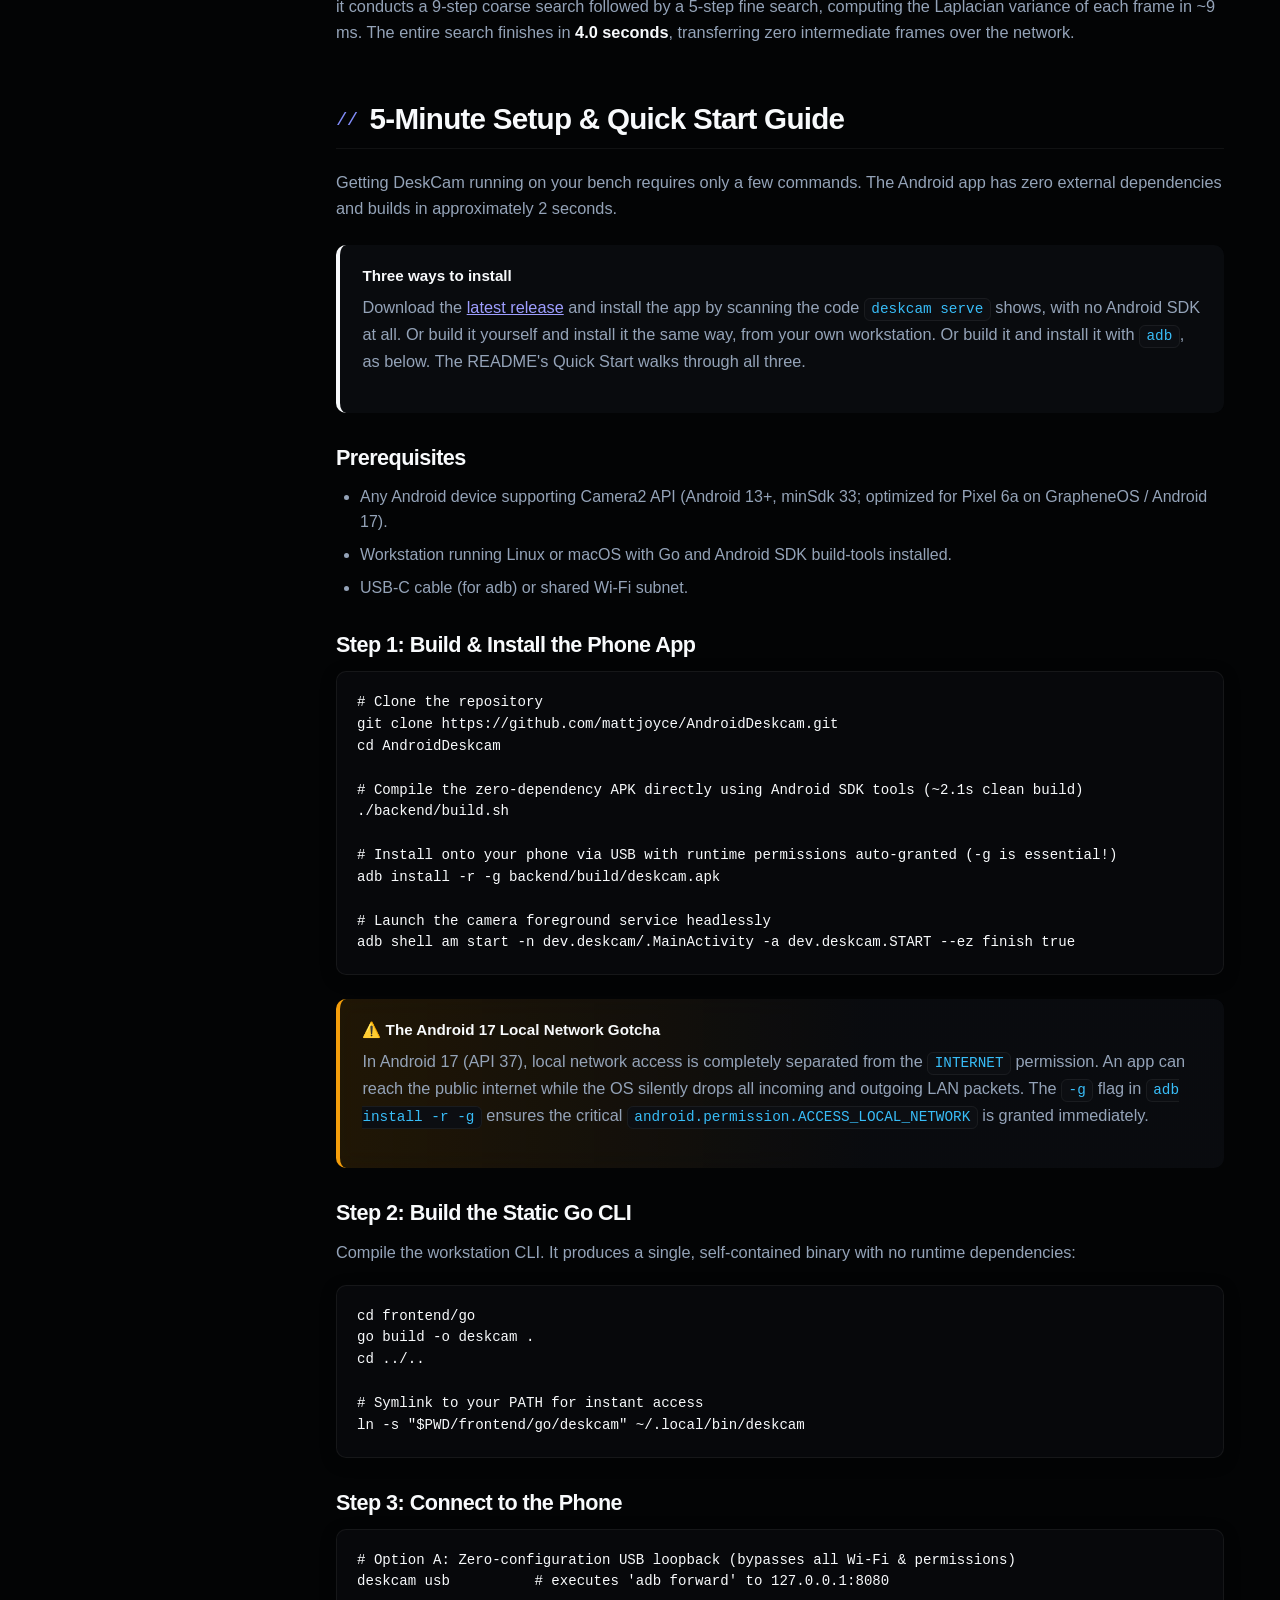
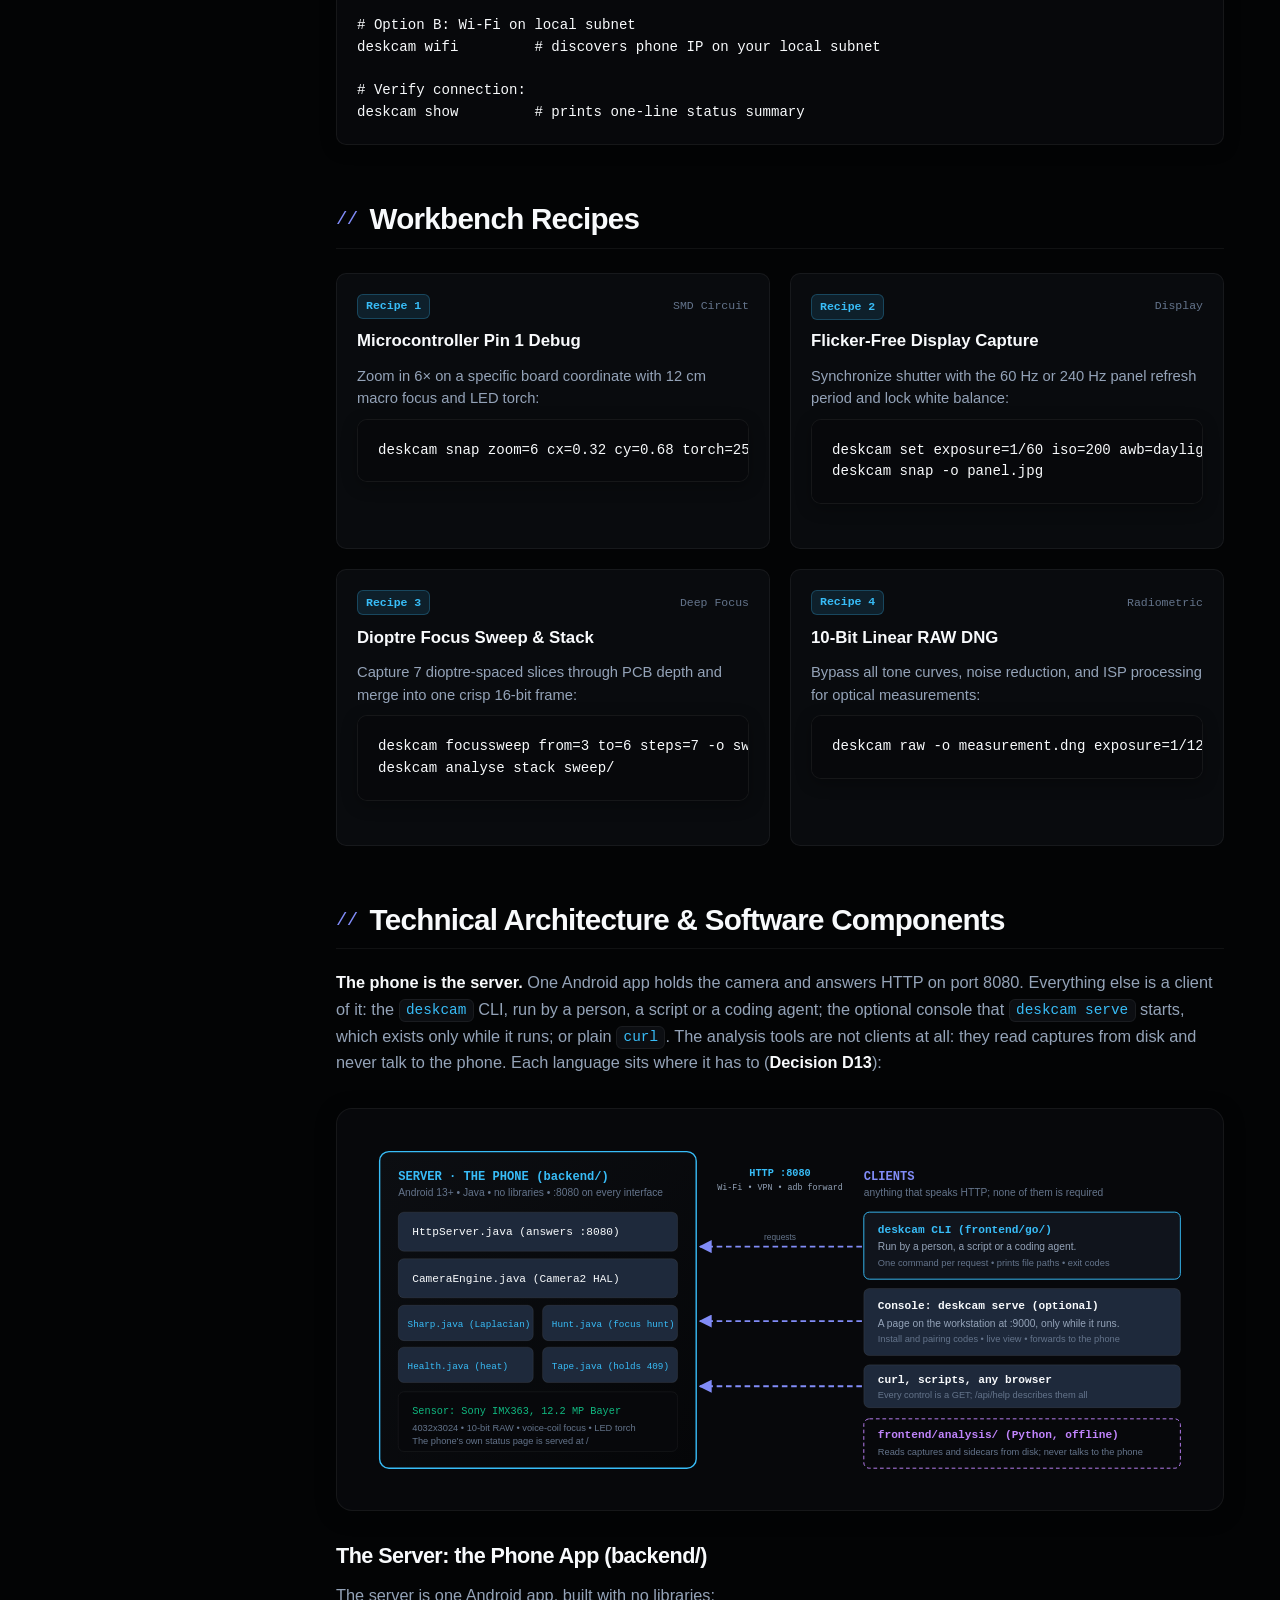
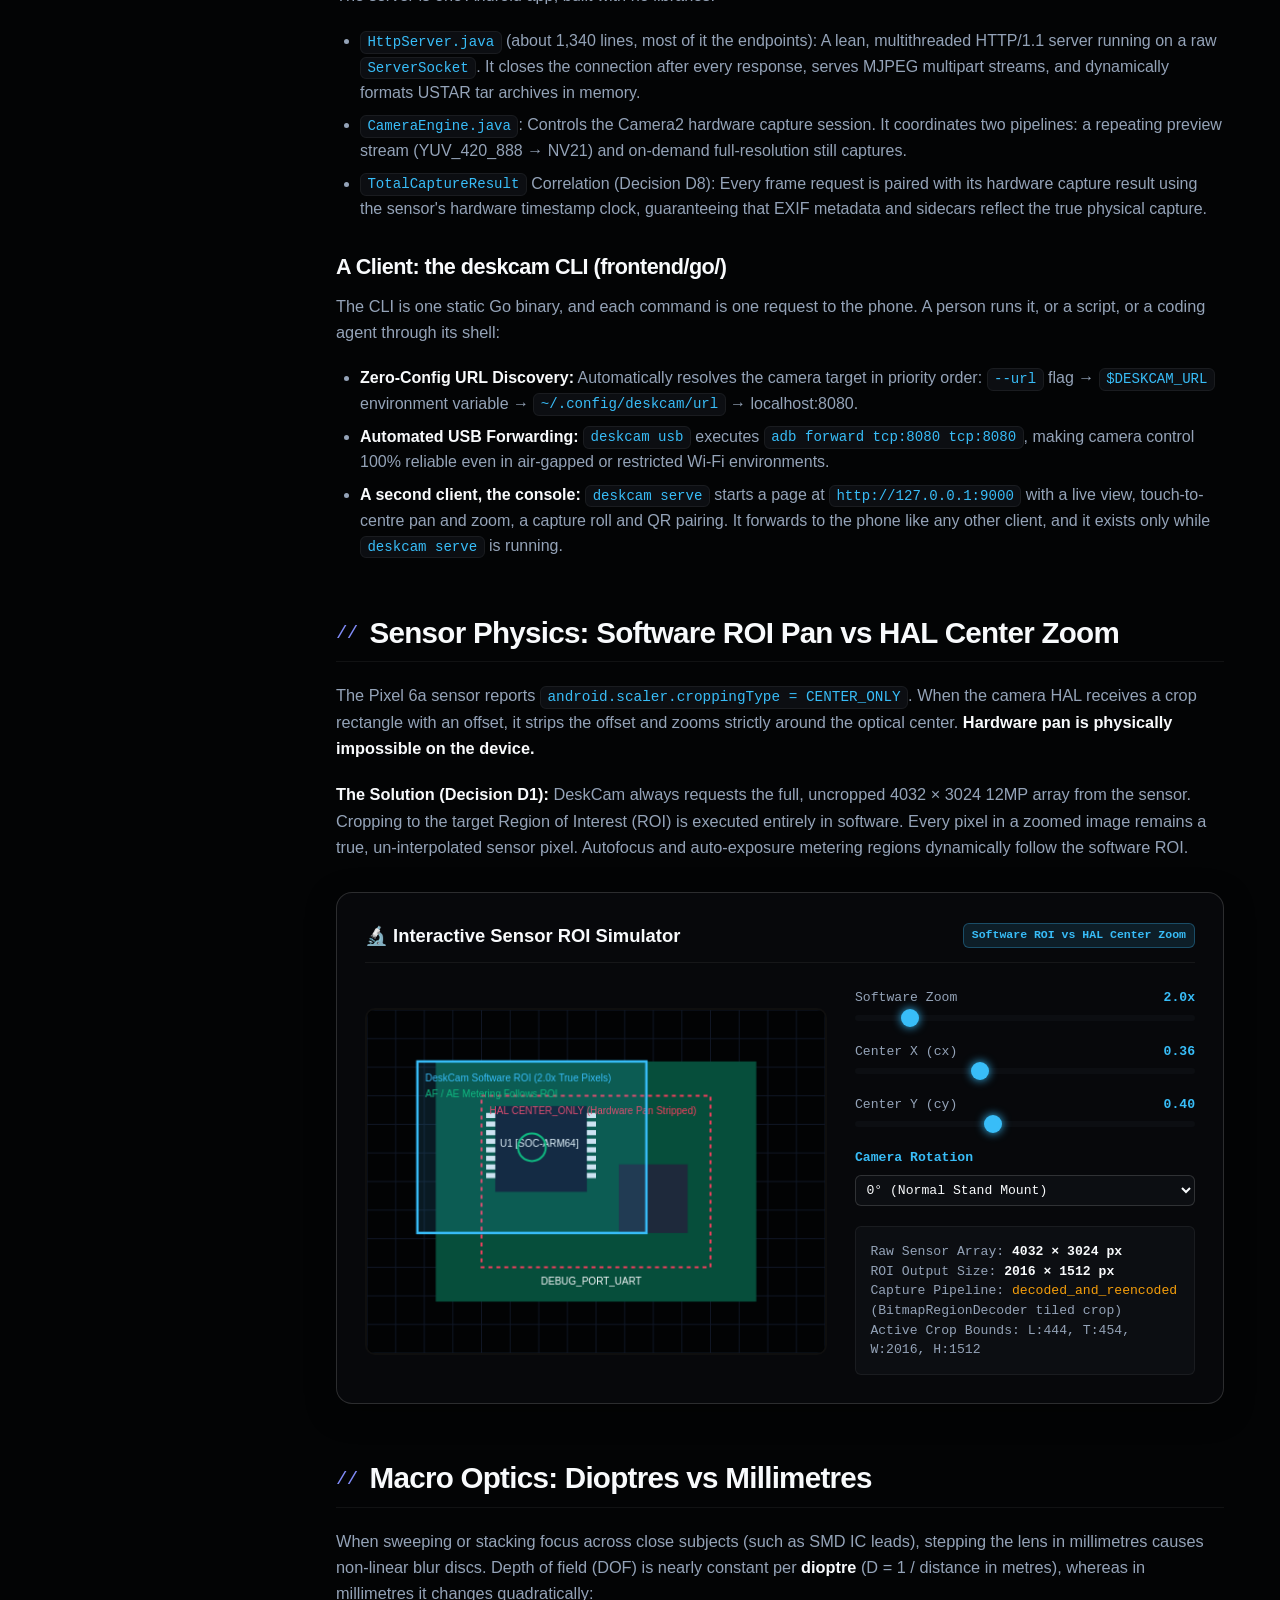
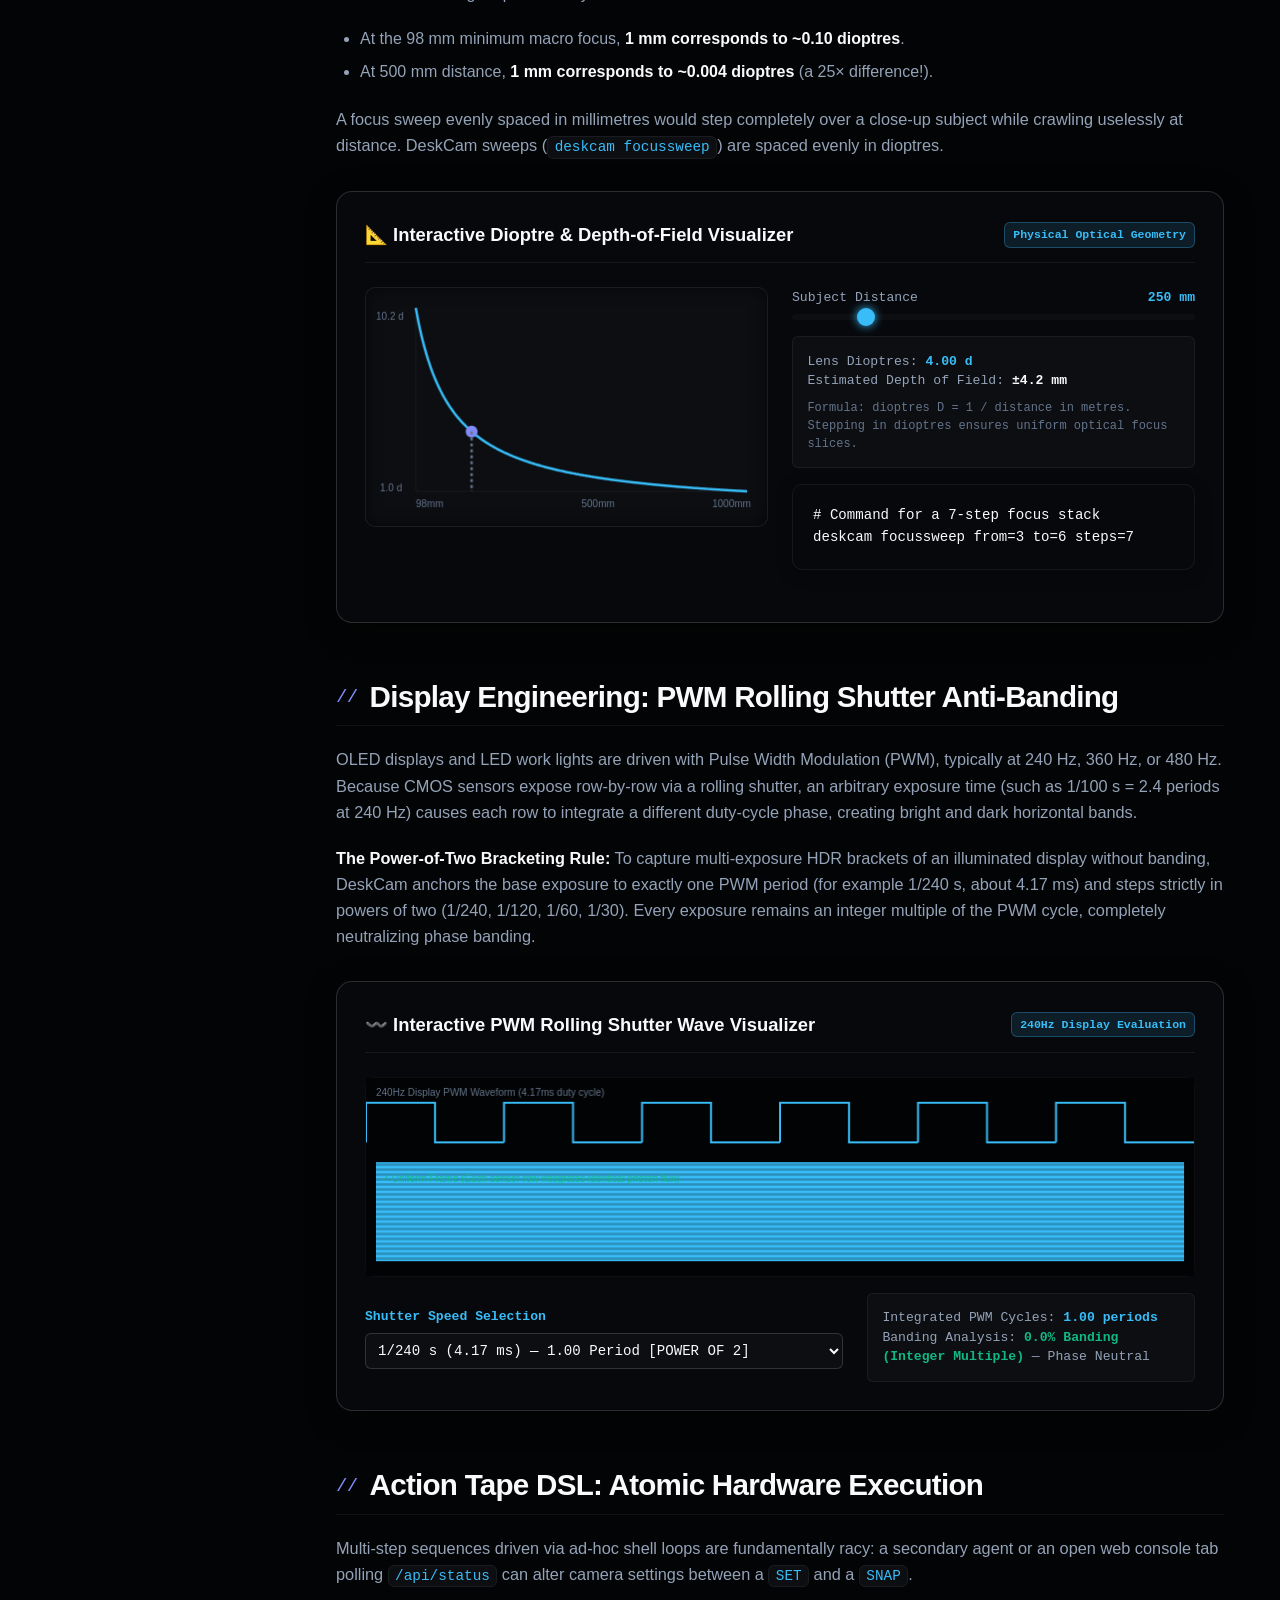
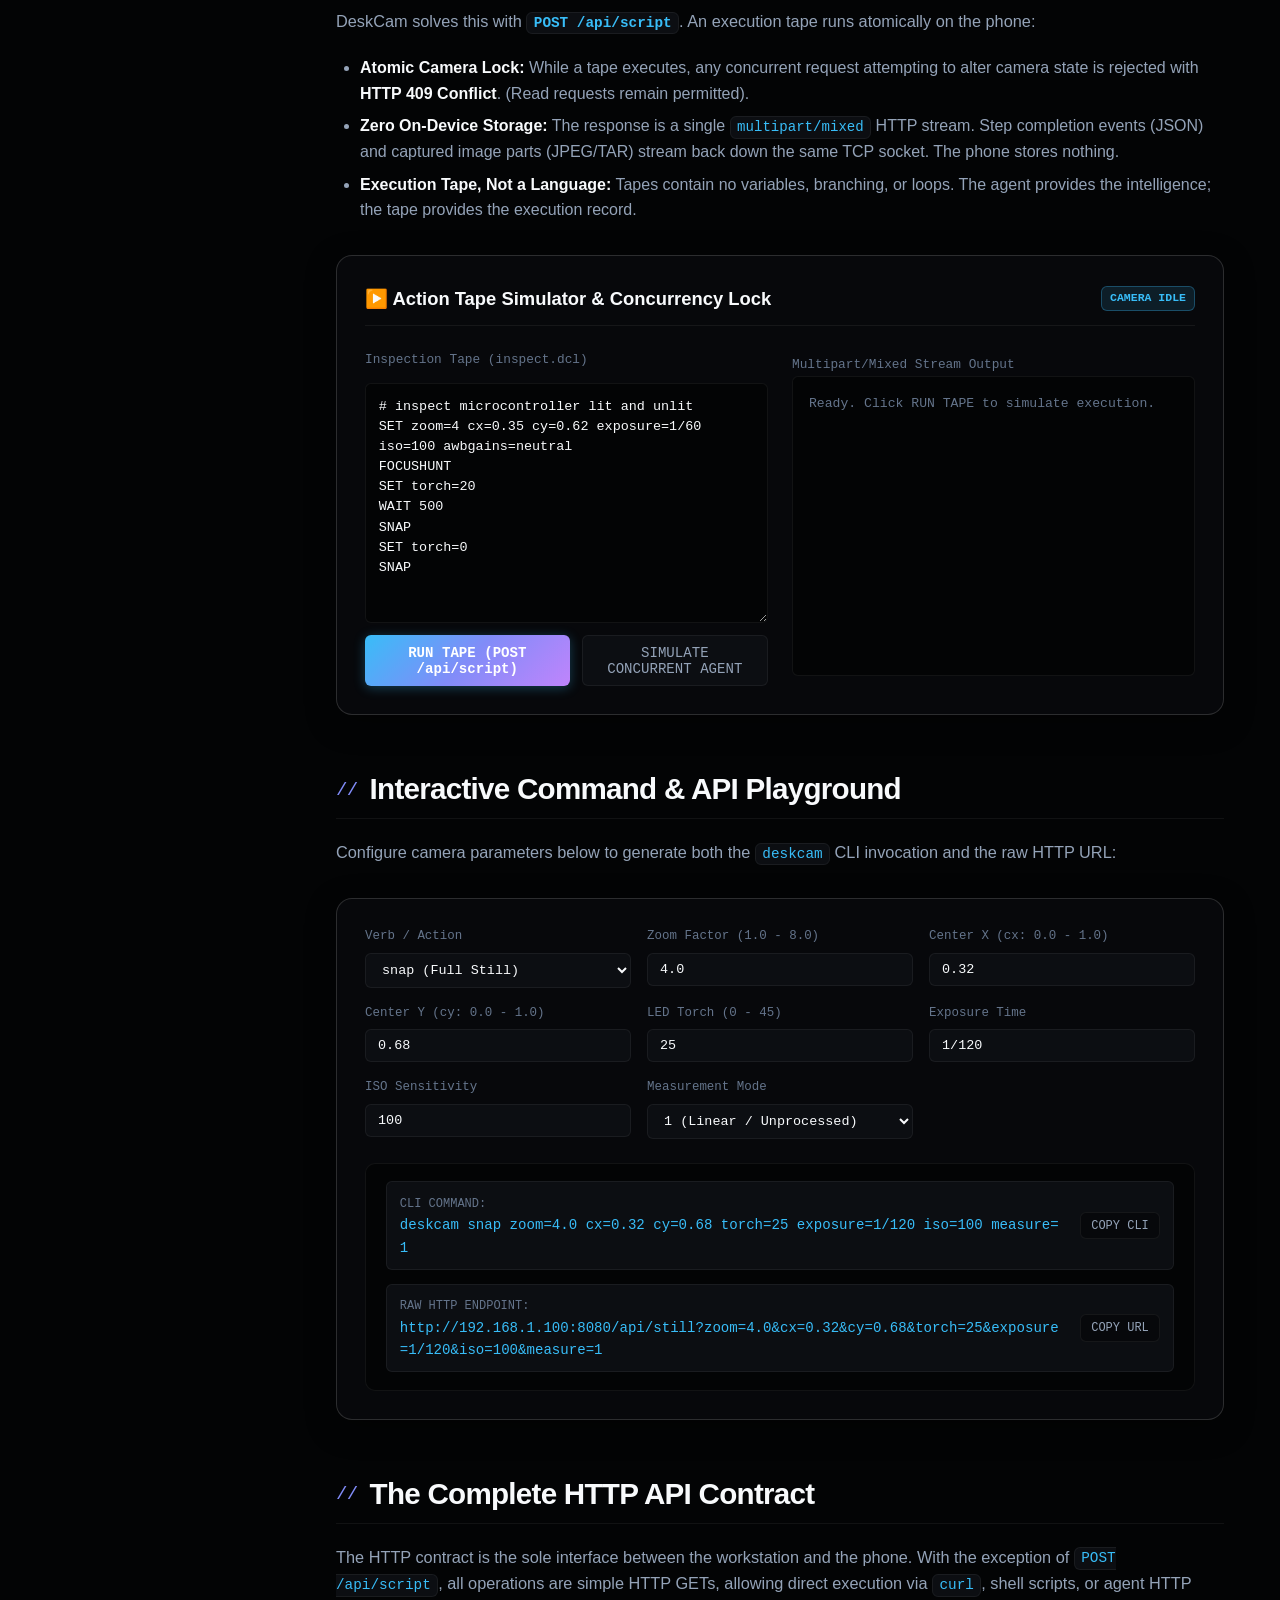
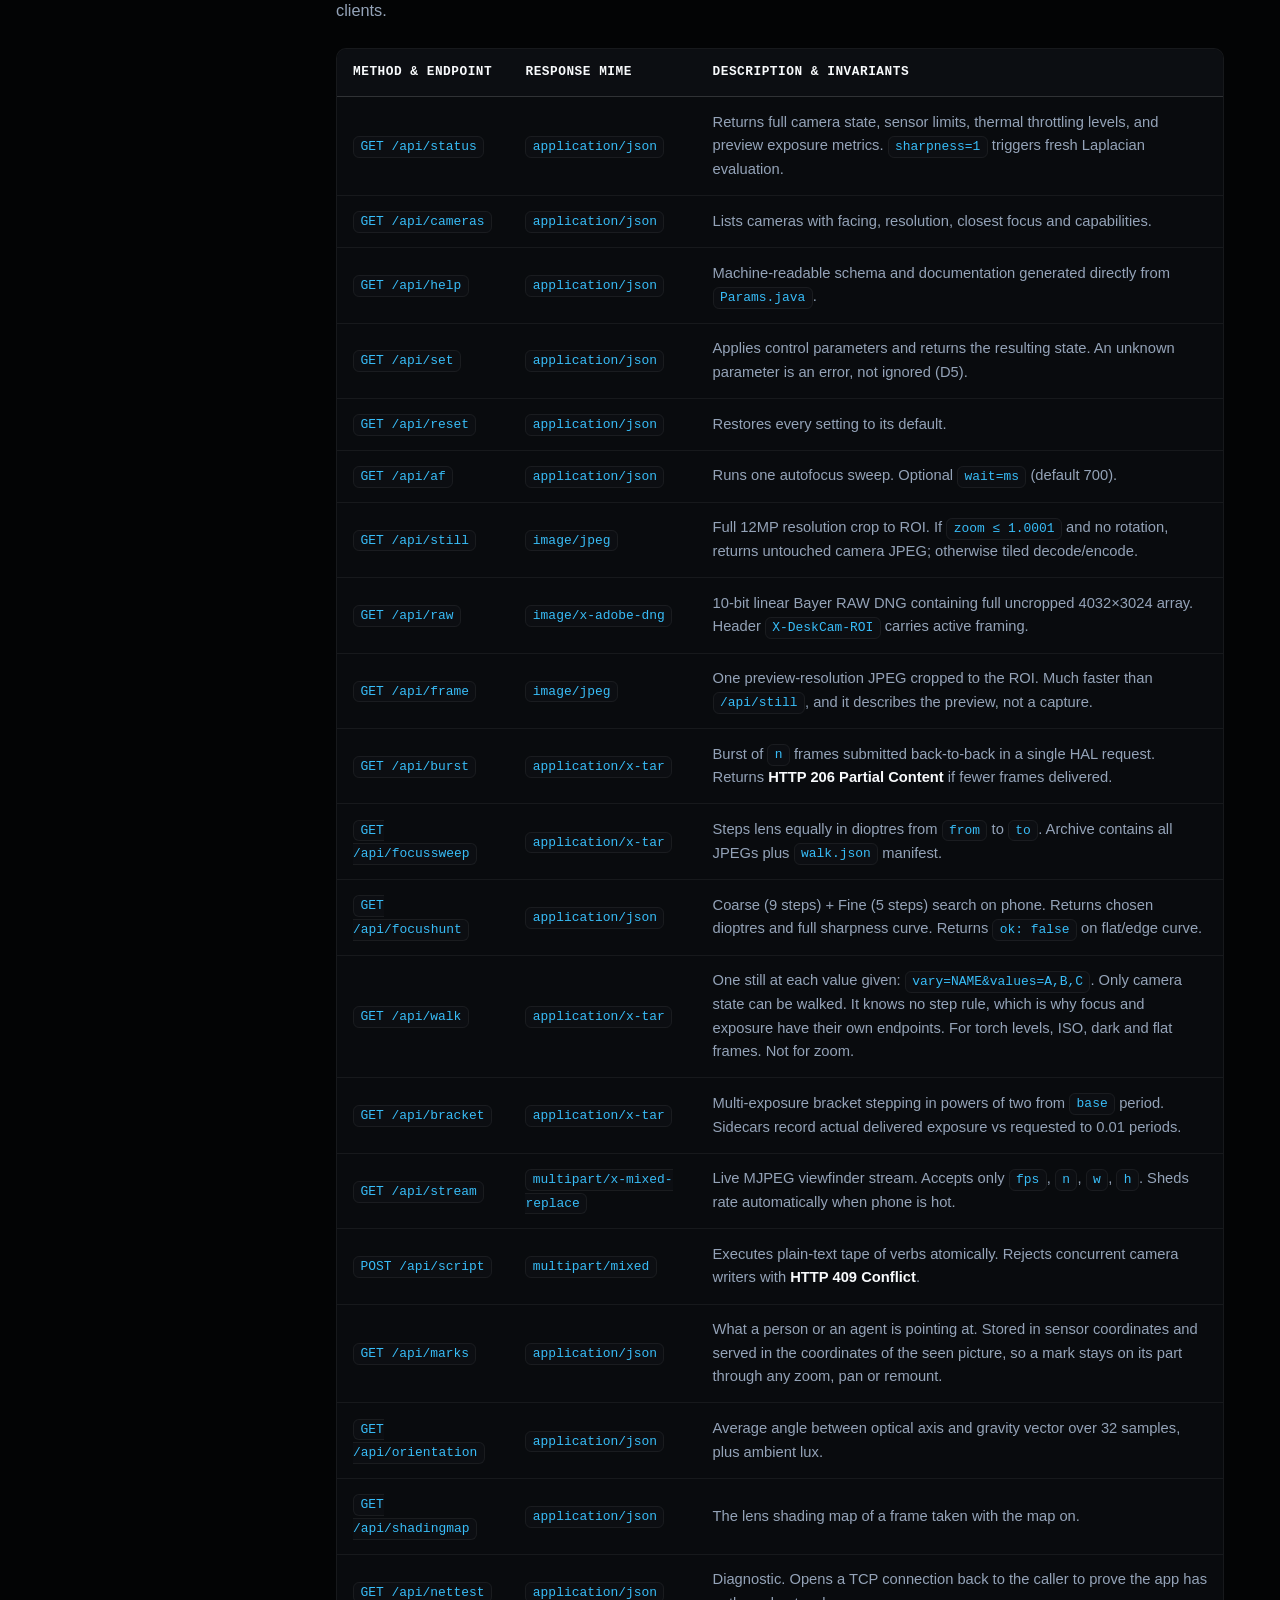
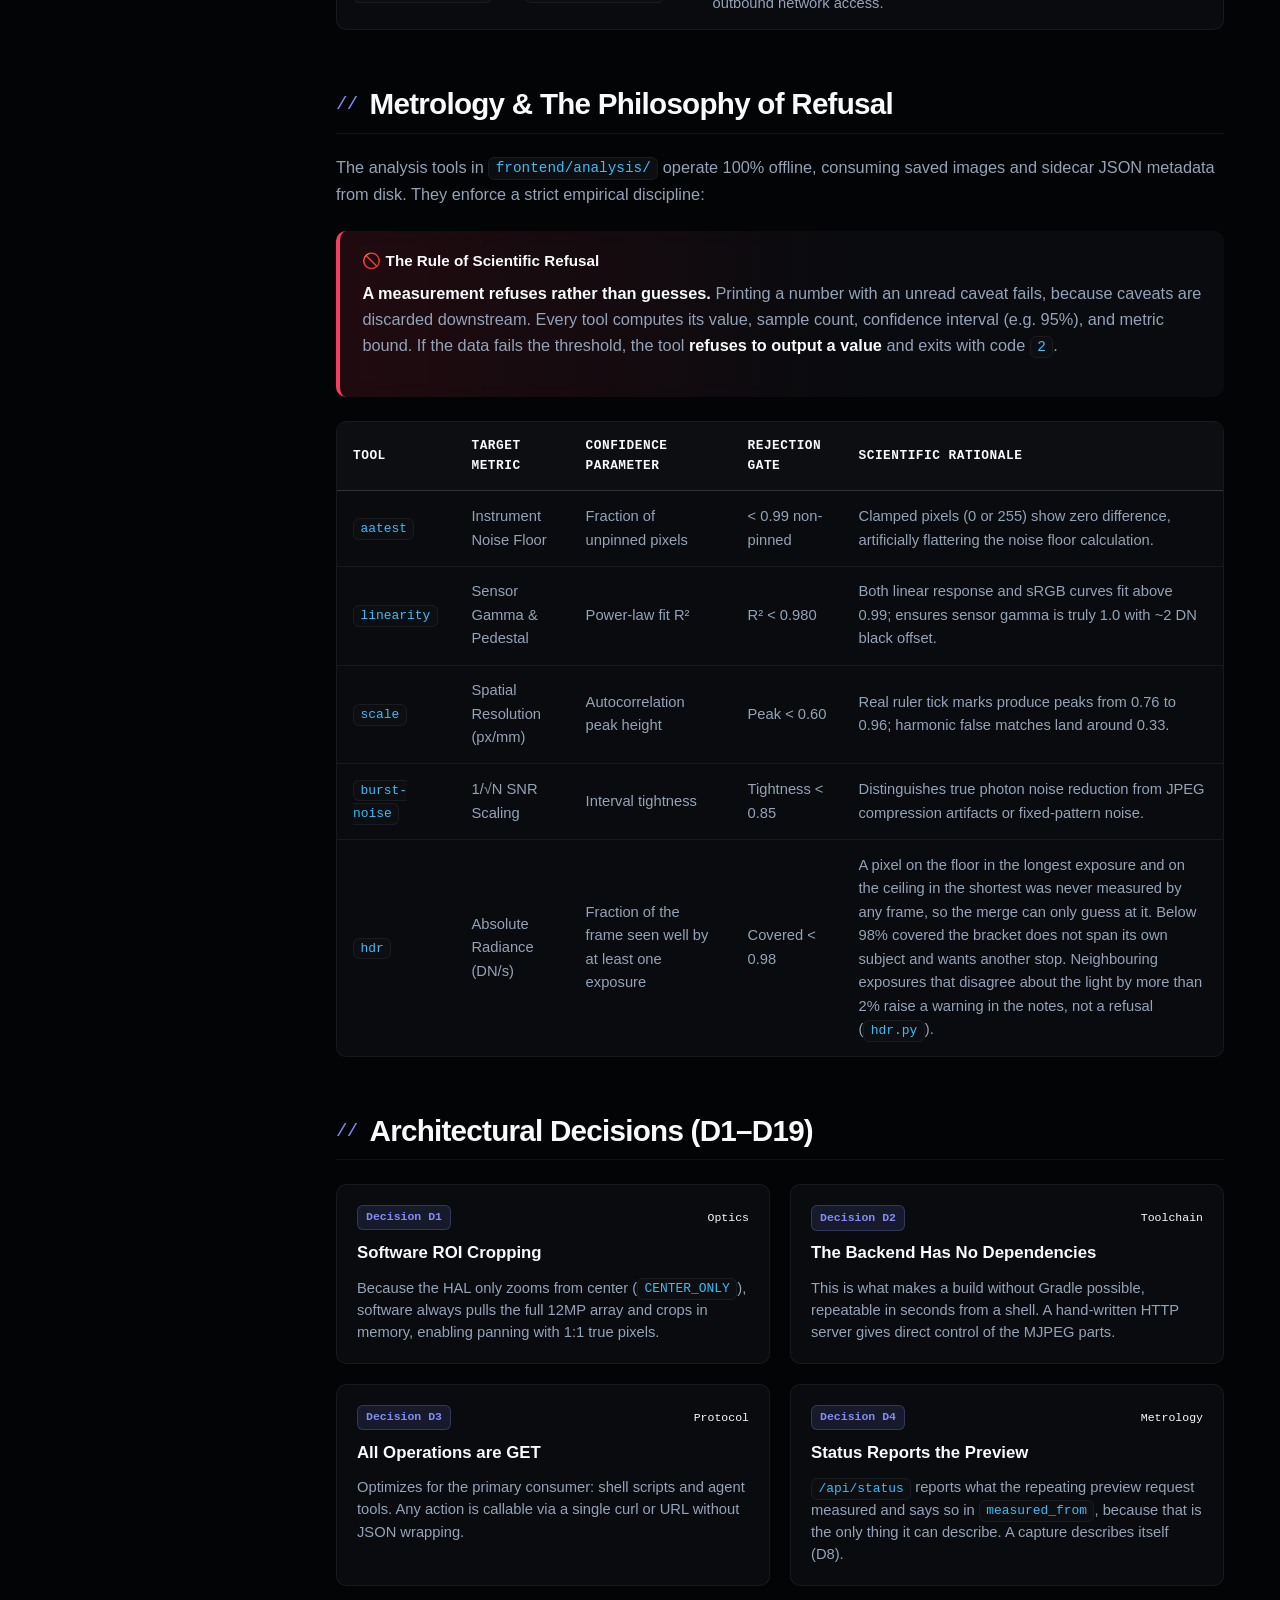
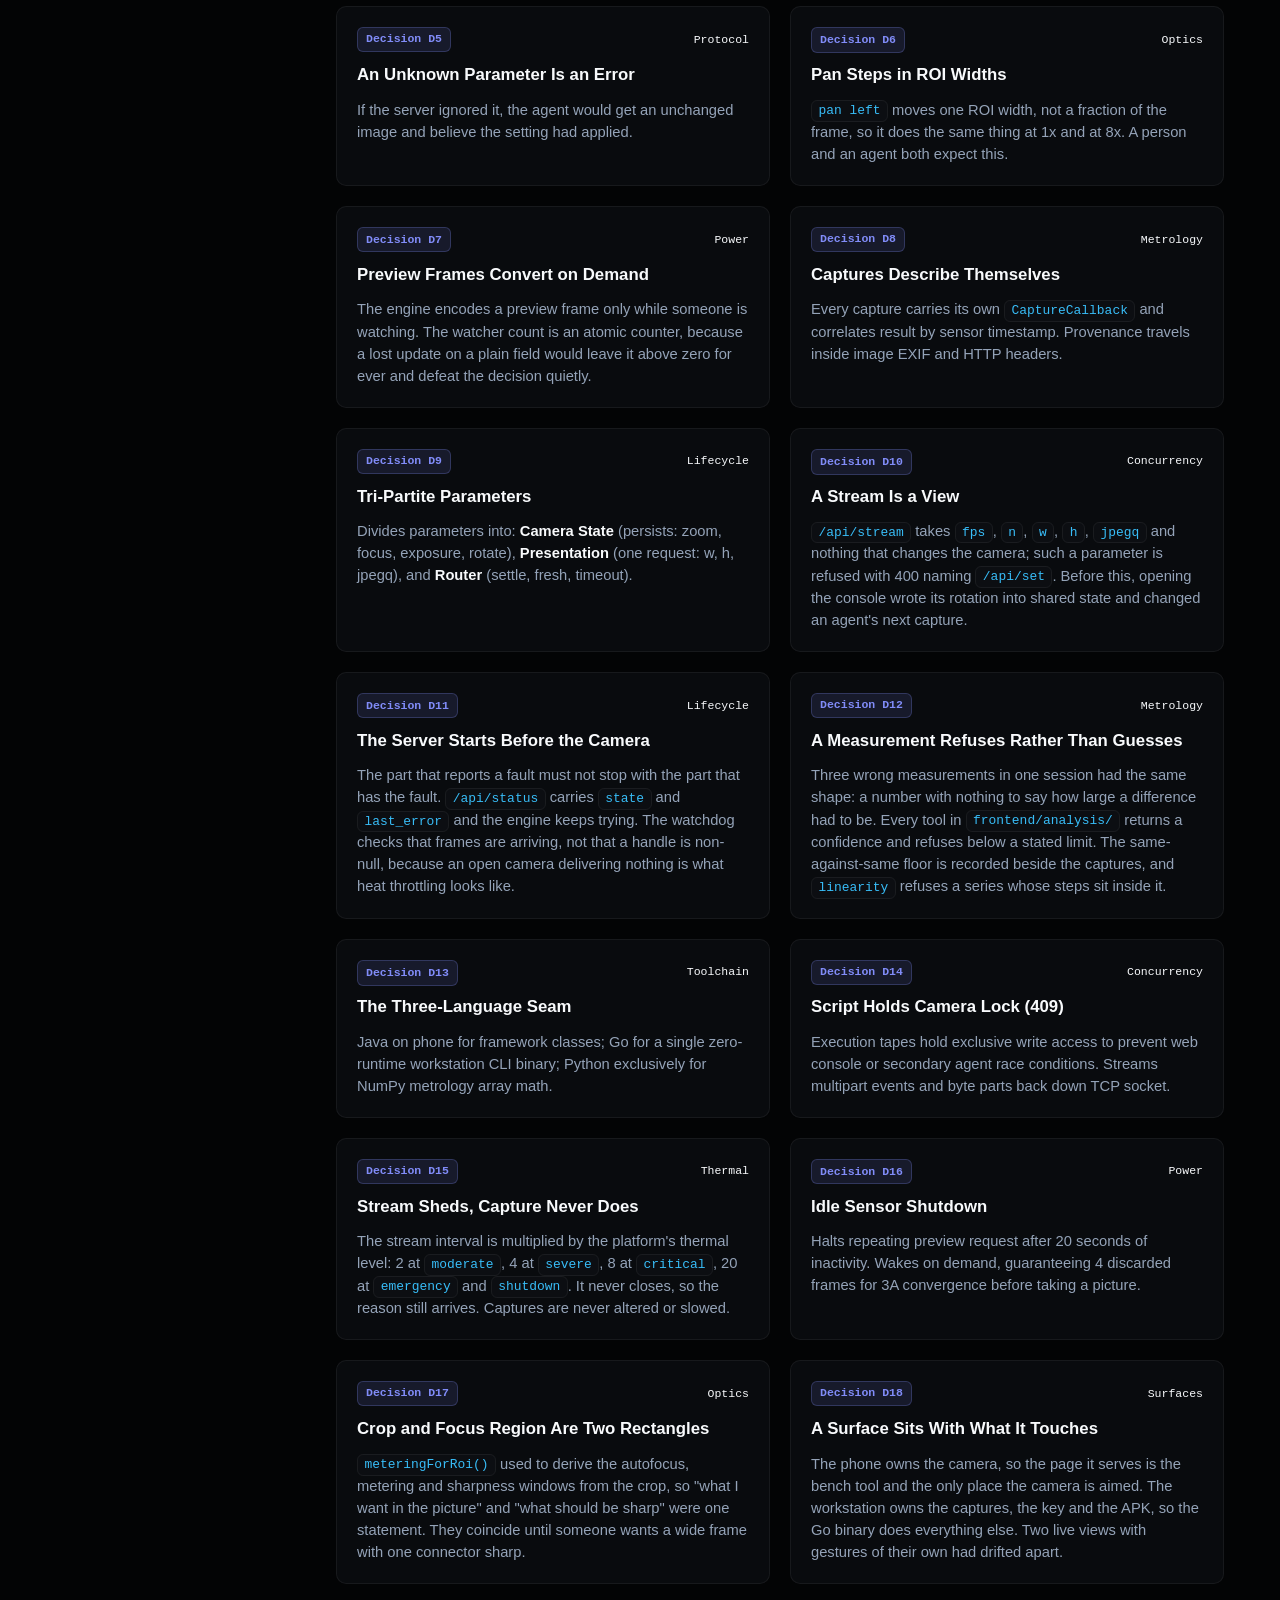
==== commit 6263b3cf: "The console is the other view of the same operations D19. The phone is the measurement end and the w" ====
--- a/explainer/index.html
+++ b/explainer/index.html
@@ -56,7 +56,7 @@
         <a href="#command-playground" class="nav-link">Command Builder <span class="nav-badge">★</span></a>
         <a href="#http-contract" class="nav-link">HTTP API Contract <span class="nav-badge">08</span></a>
         <a href="#metrology-refusal" class="nav-link">Metrology & Refusal <span class="nav-badge">09</span></a>
-        <a href="#architectural-decisions" class="nav-link">Decisions (D1–D18) <span class="nav-badge">10</span></a>
+        <a href="#architectural-decisions" class="nav-link">Decisions (D1–D19) <span class="nav-badge">10</span></a>
       </div>
     </aside>
 
@@ -993,9 +993,9 @@
         </div>
       </section>
 
-      <!-- SECTION 13: ARCHITECTURAL DECISIONS (D1-D18) -->
+      <!-- SECTION 13: ARCHITECTURAL DECISIONS (D1-D19) -->
       <section id="architectural-decisions">
-        <h2>Architectural Decisions (D1–D18)</h2>
+        <h2>Architectural Decisions (D1–D19)</h2>
         <div class="card-grid">
           <div class="info-card">
             <div class="card-header">
@@ -1156,7 +1156,16 @@
               <span style="font-family:var(--font-mono); font-size:0.72rem;">Surfaces</span>
             </div>
             <div class="card-title">A Surface Sits With What It Touches</div>
-            <div class="card-desc">The phone owns the camera, so the page it serves is the bench tool and the only live view. The workstation owns the captures, the key and the APK, so the Go binary does everything else. Two live views with gestures of their own had drifted apart.</div>
+            <div class="card-desc">The phone owns the camera, so the page it serves is the bench tool and the only place the camera is aimed. The workstation owns the captures, the key and the APK, so the Go binary does everything else. Two live views with gestures of their own had drifted apart.</div>
+          </div>
+
+          <div class="info-card">
+            <div class="card-header">
+              <span class="card-badge badge-decision">Decision D19</span>
+              <span style="font-family:var(--font-mono); font-size:0.72rem;">Surfaces</span>
+            </div>
+            <div class="card-title">The Console Is the Other View of the Same Operations</div>
+            <div class="card-desc">The phone is the measurement end and the workstation is the operations end. The console shows a person what an agent asked for, from which project, what came back and what was refused. It is the agent's seat: it observes without being in the path, it runs the CLI's own operations through the CLI's code, and tooling that needs the record instead of the camera lives there. Aiming stays on the bench tool. The code does not meet this yet.</div>
           </div>
         </div>
       </section>
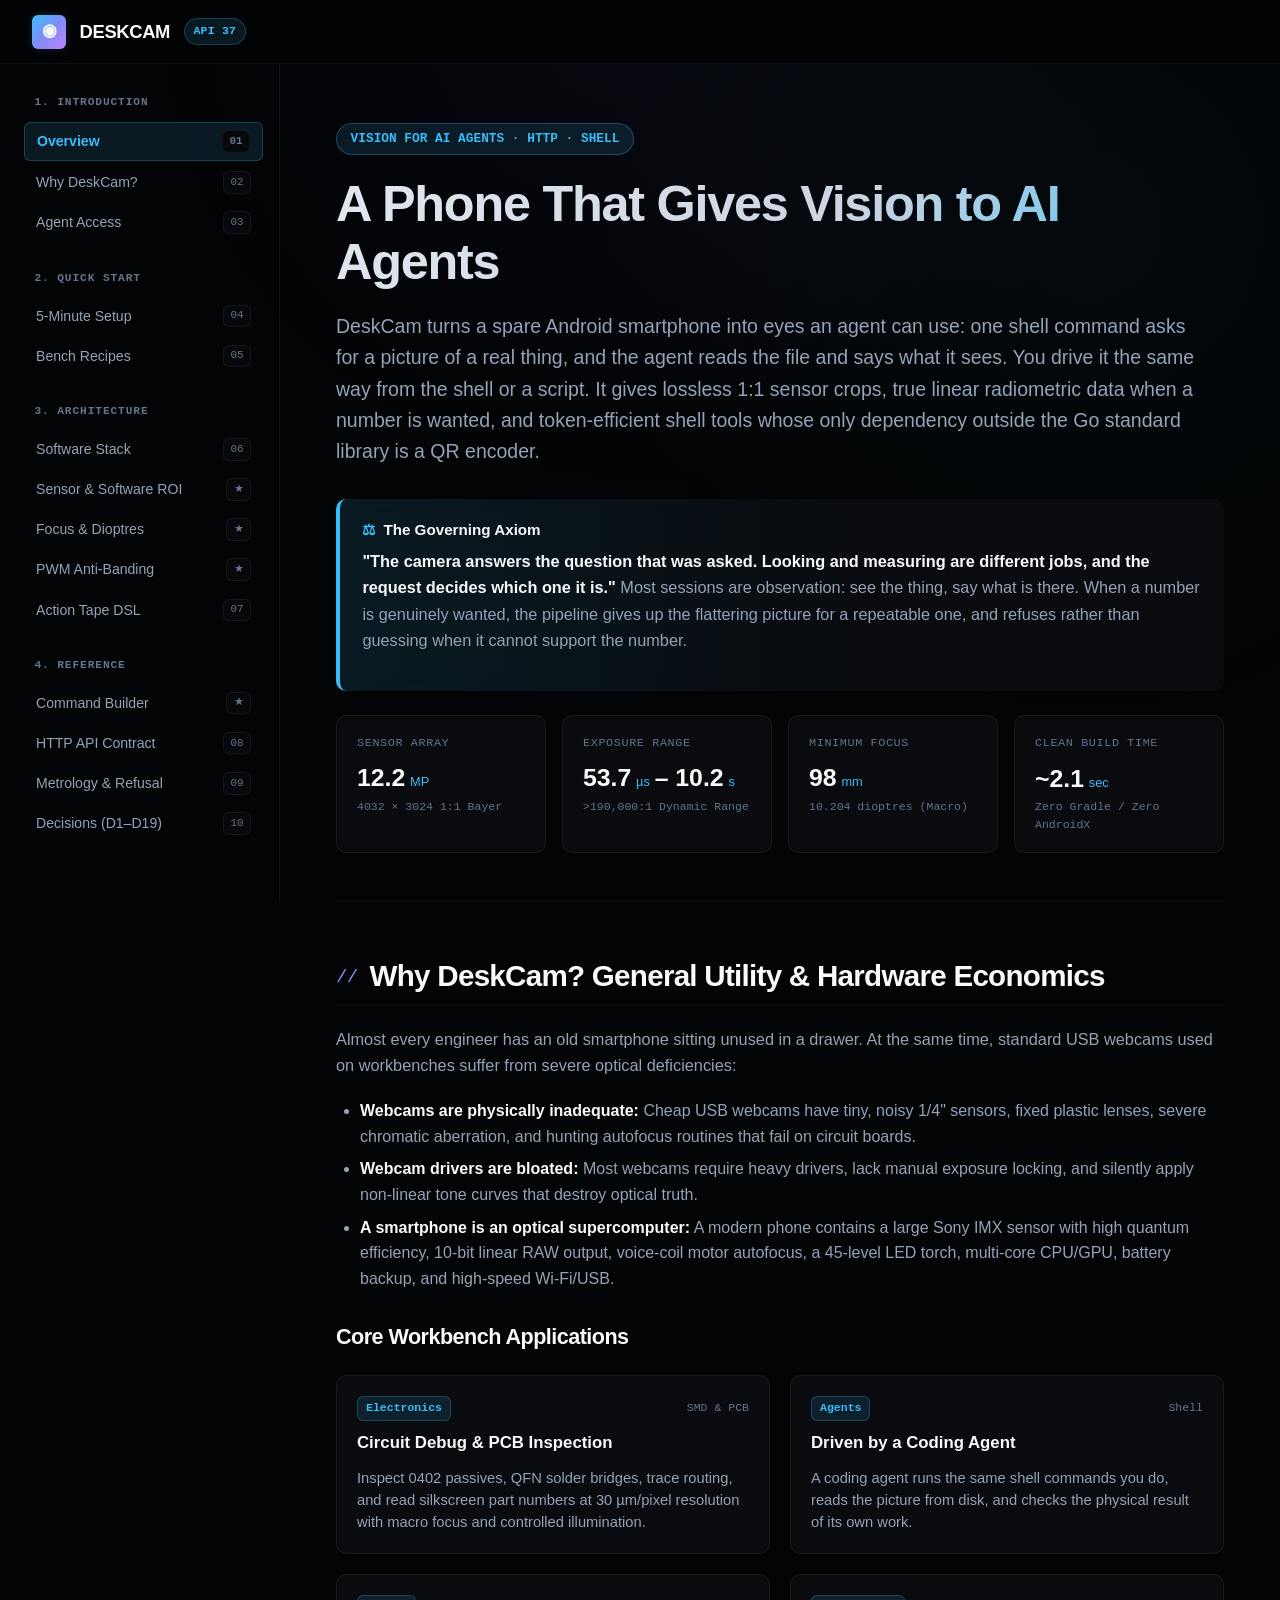
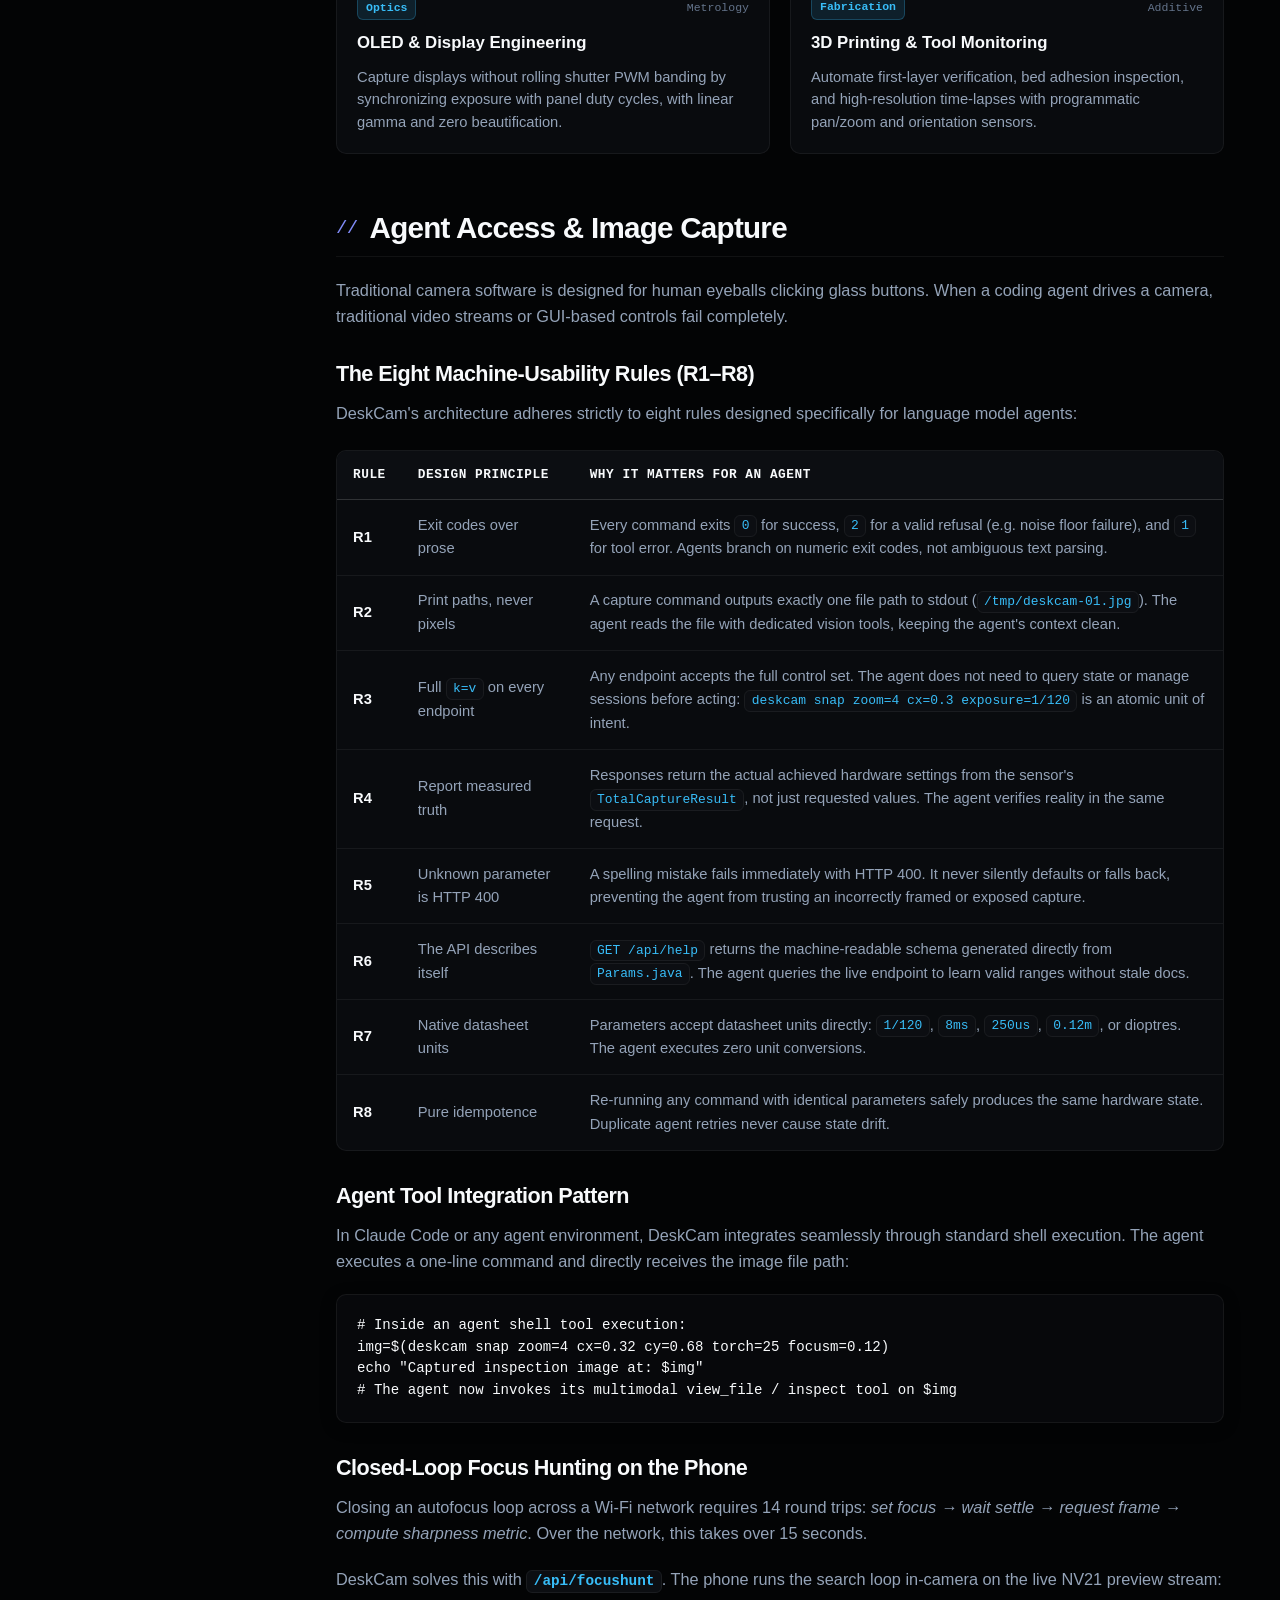
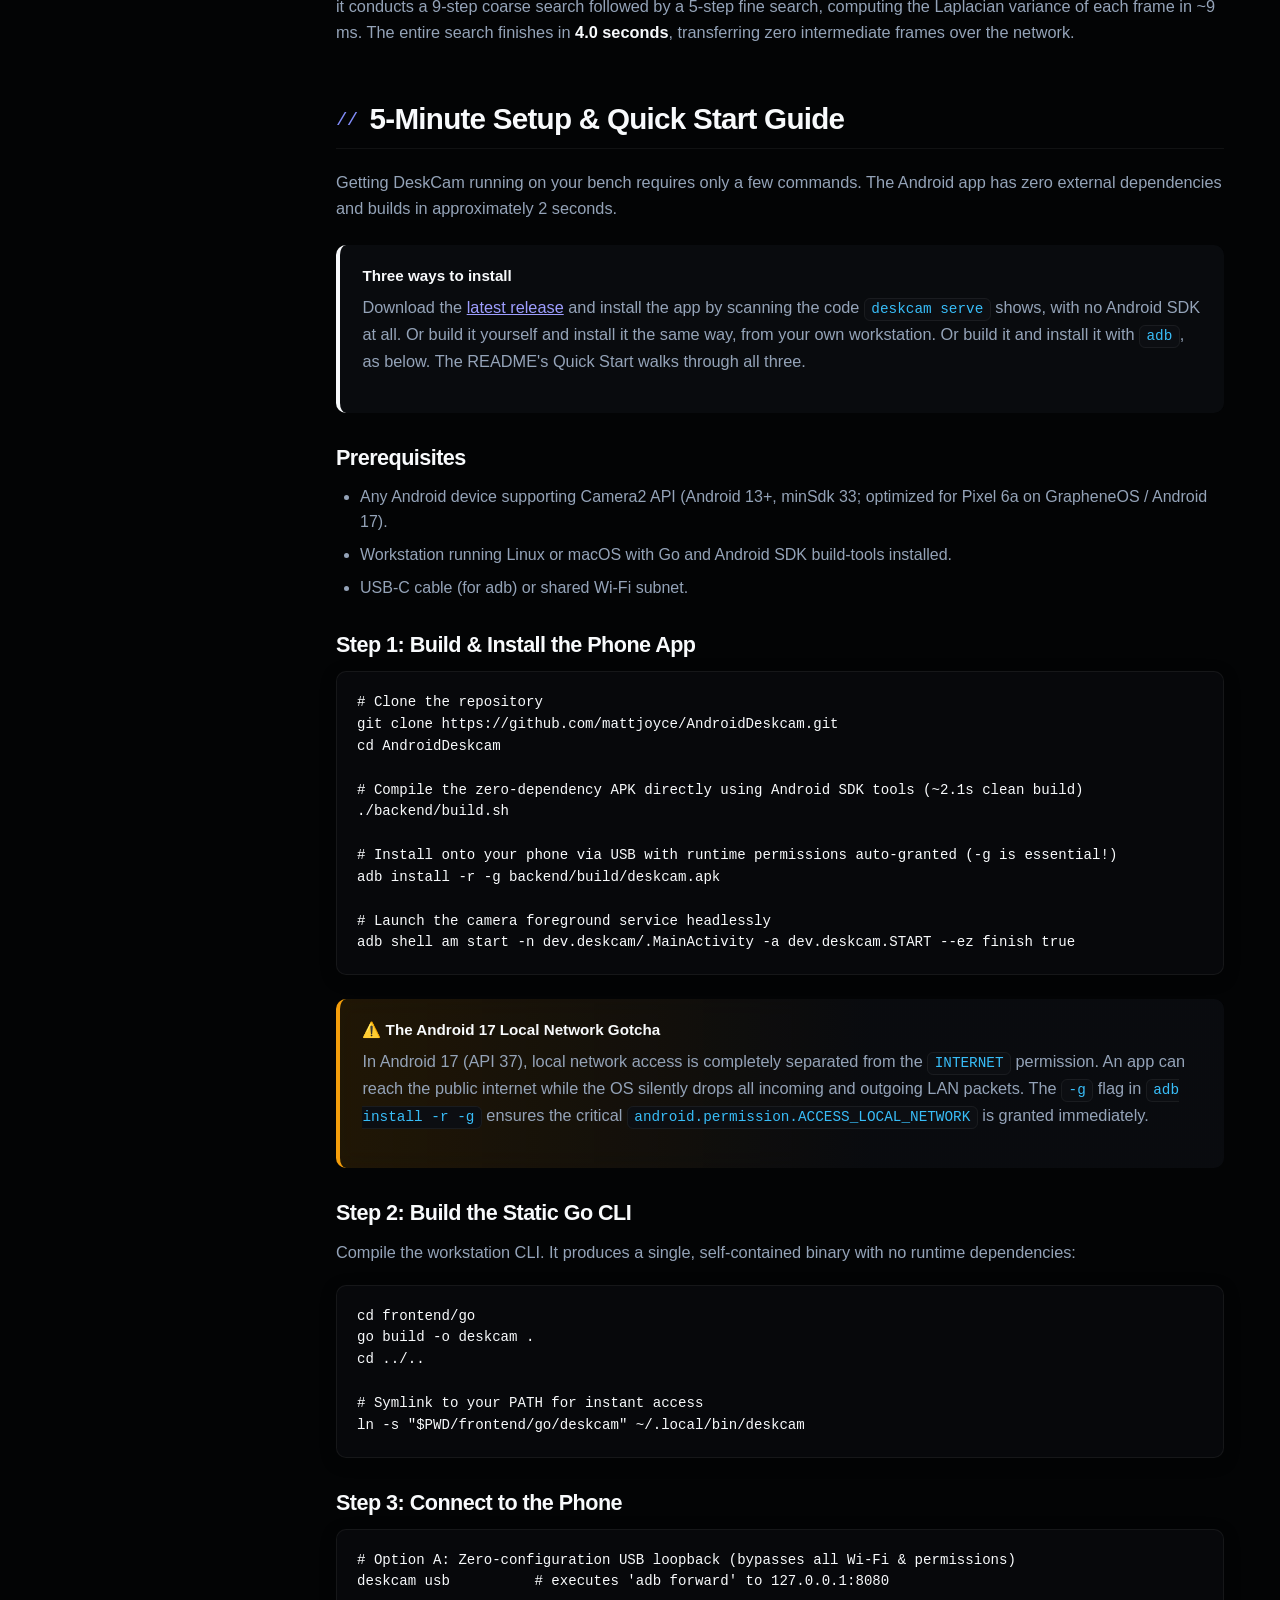
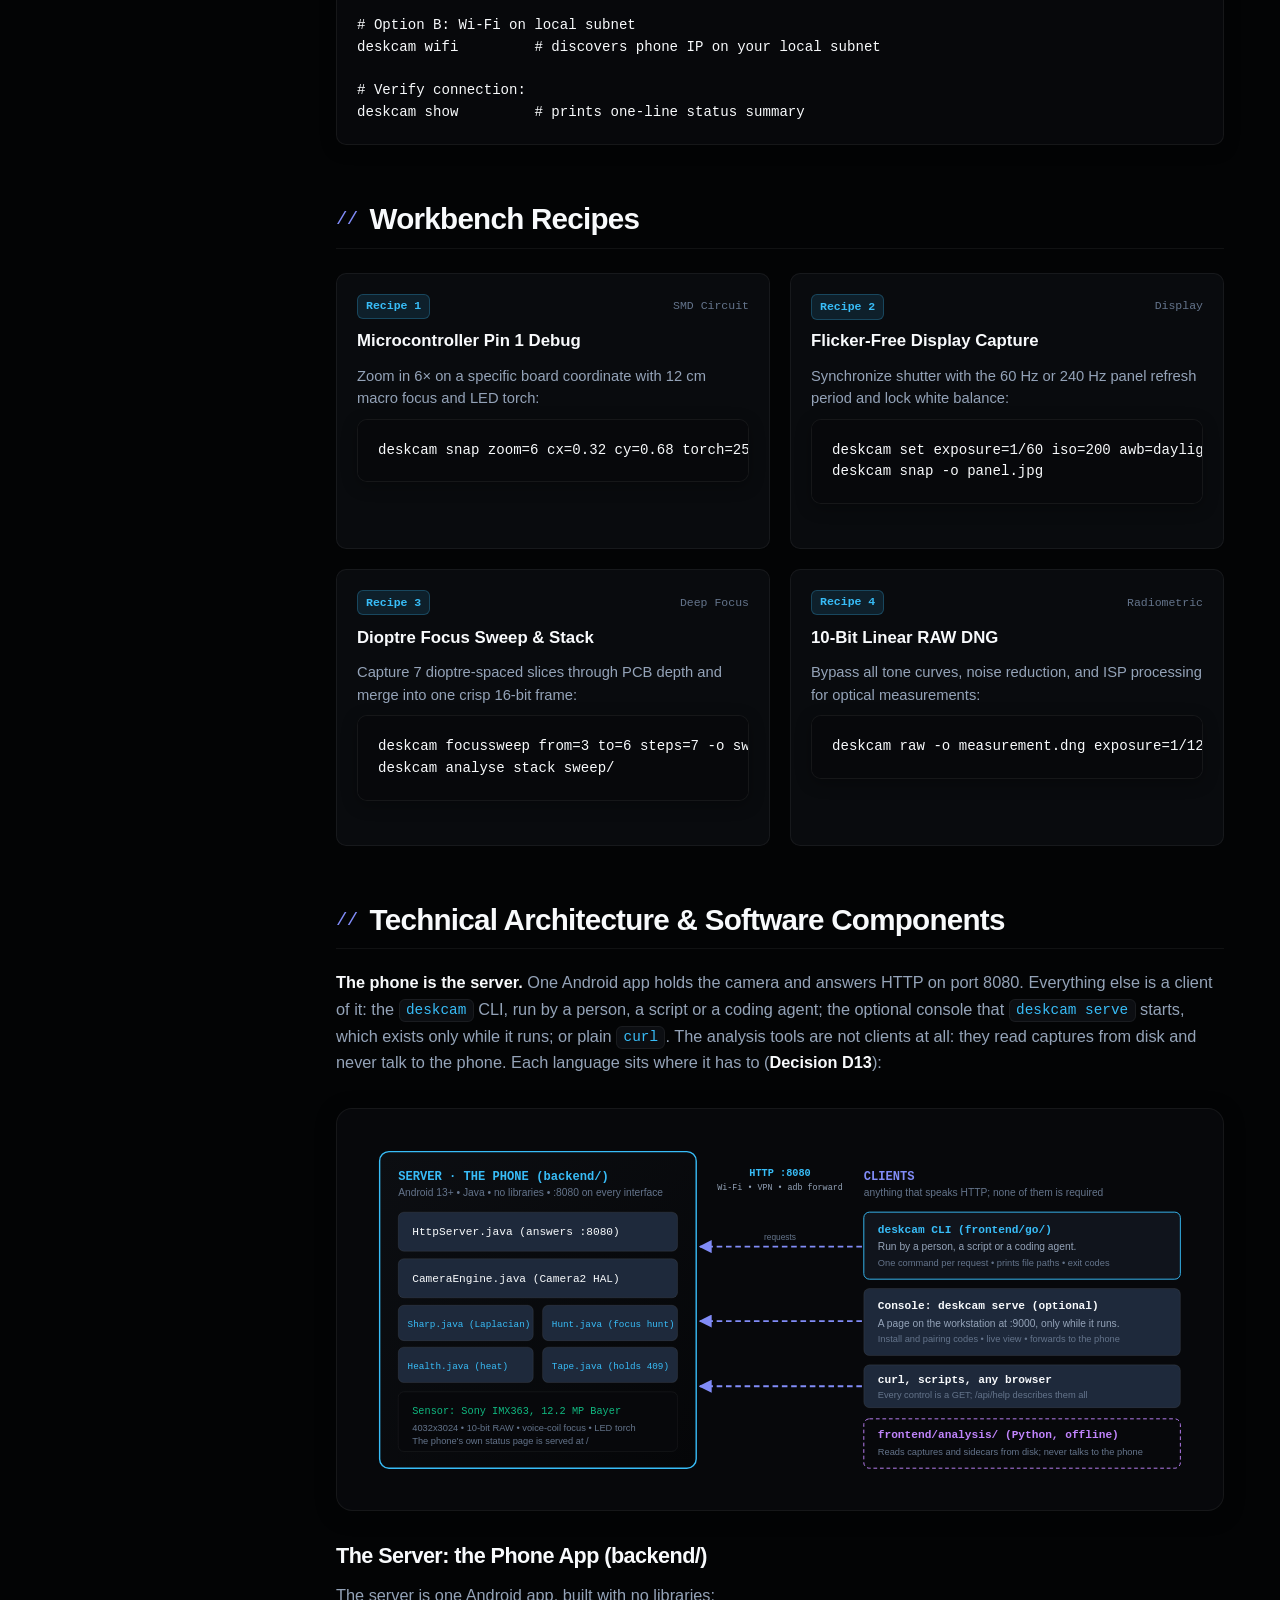
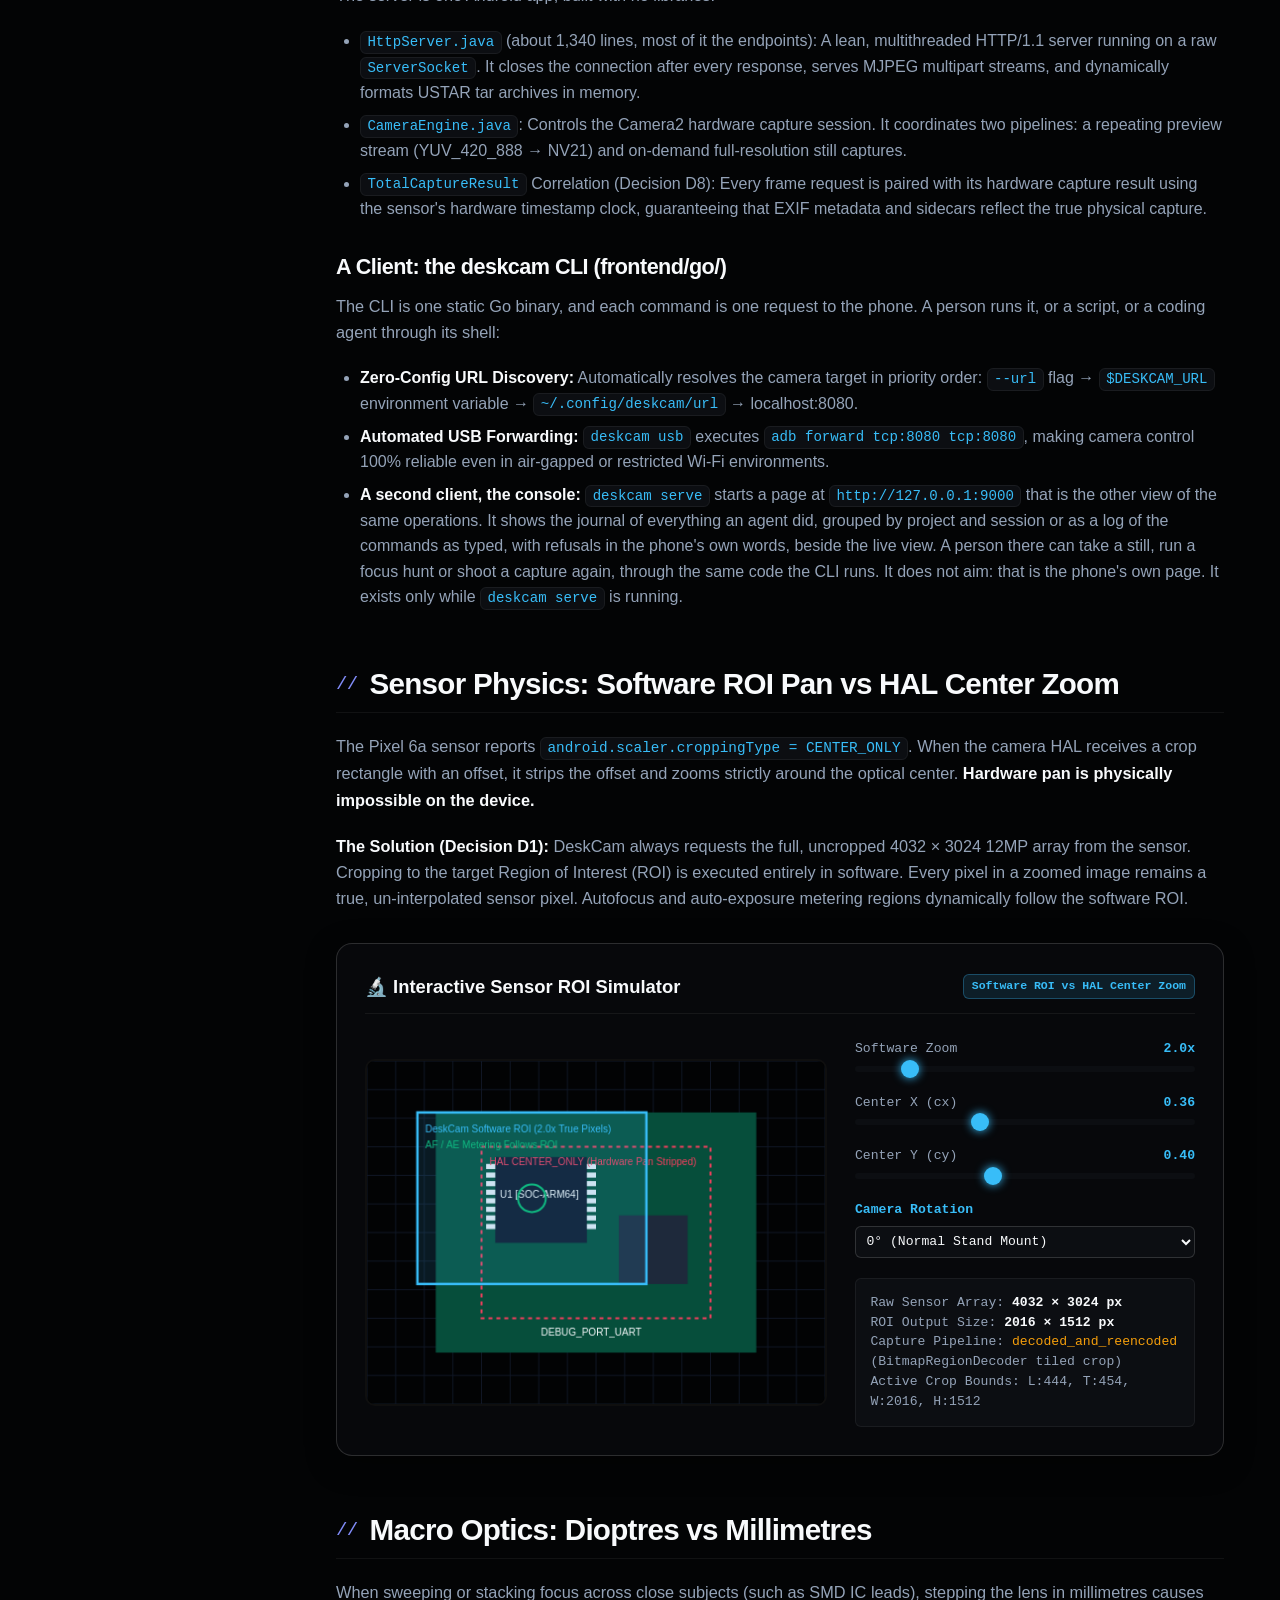
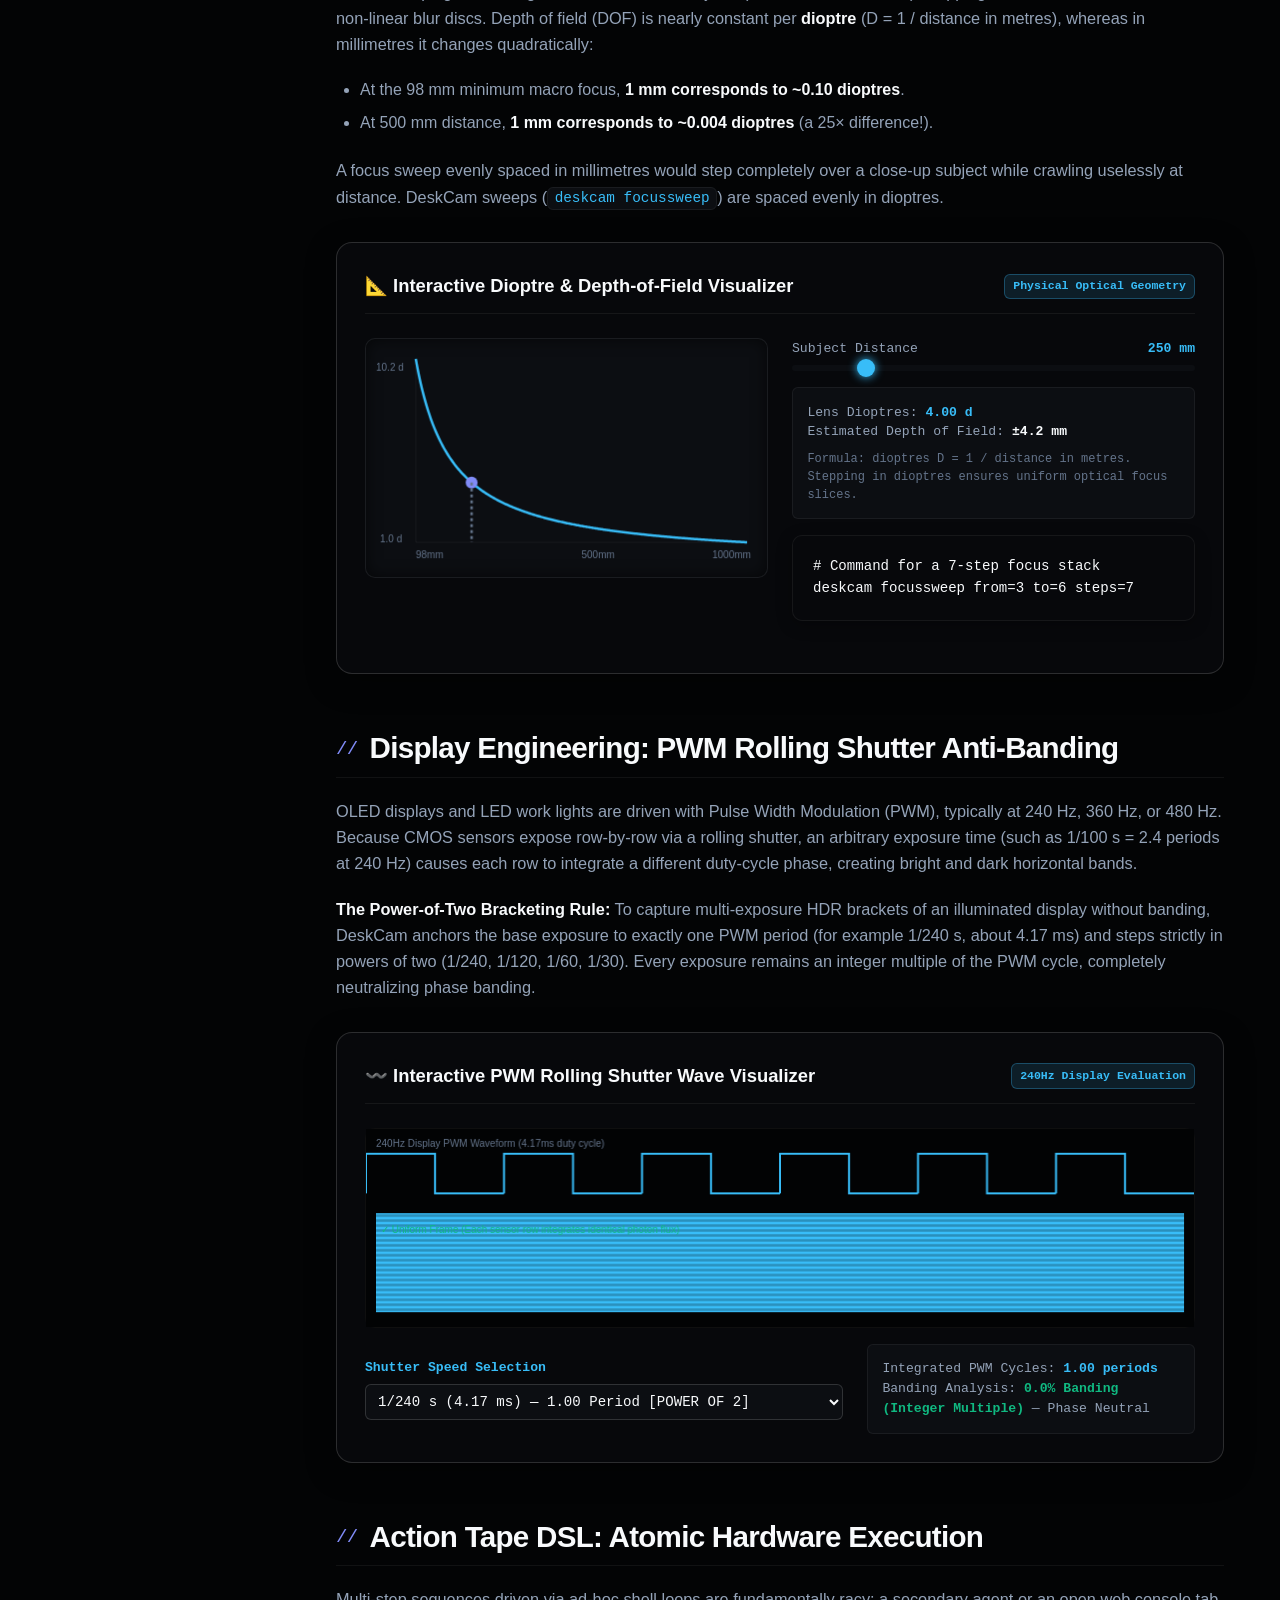
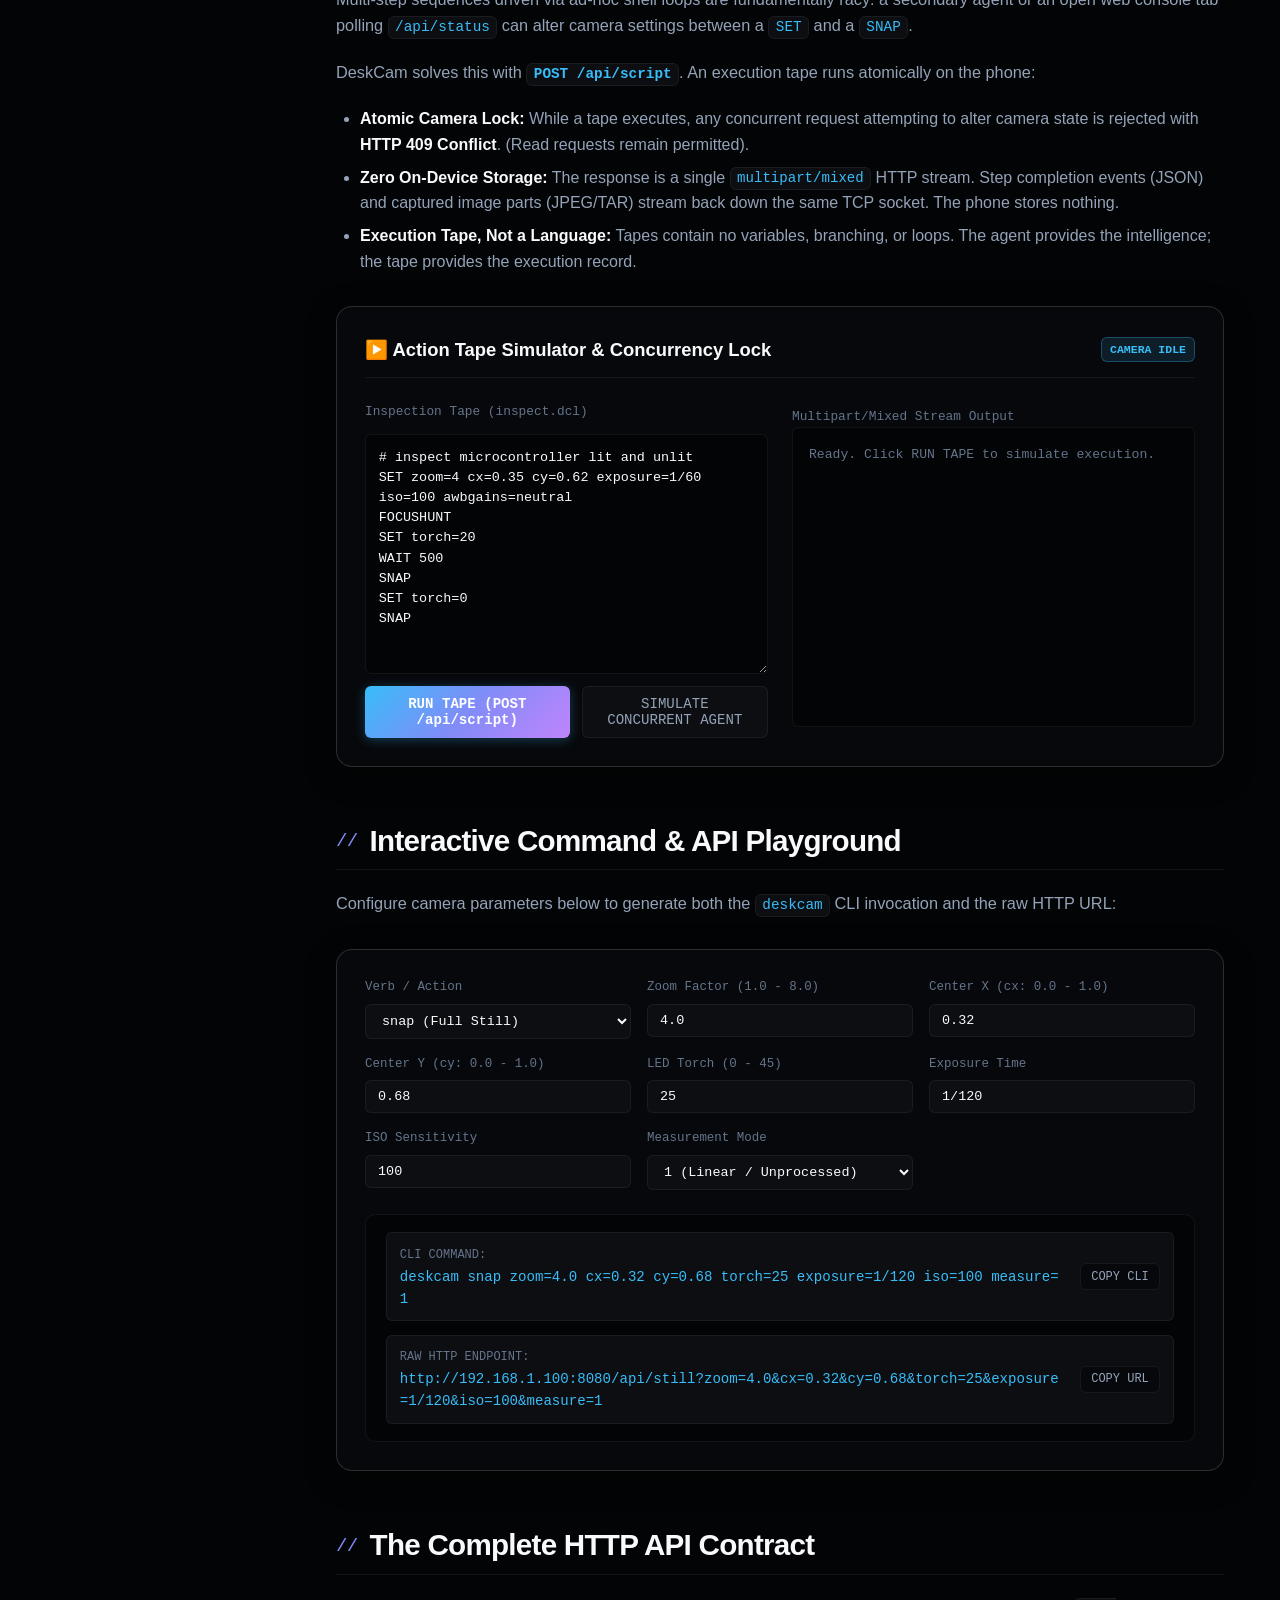
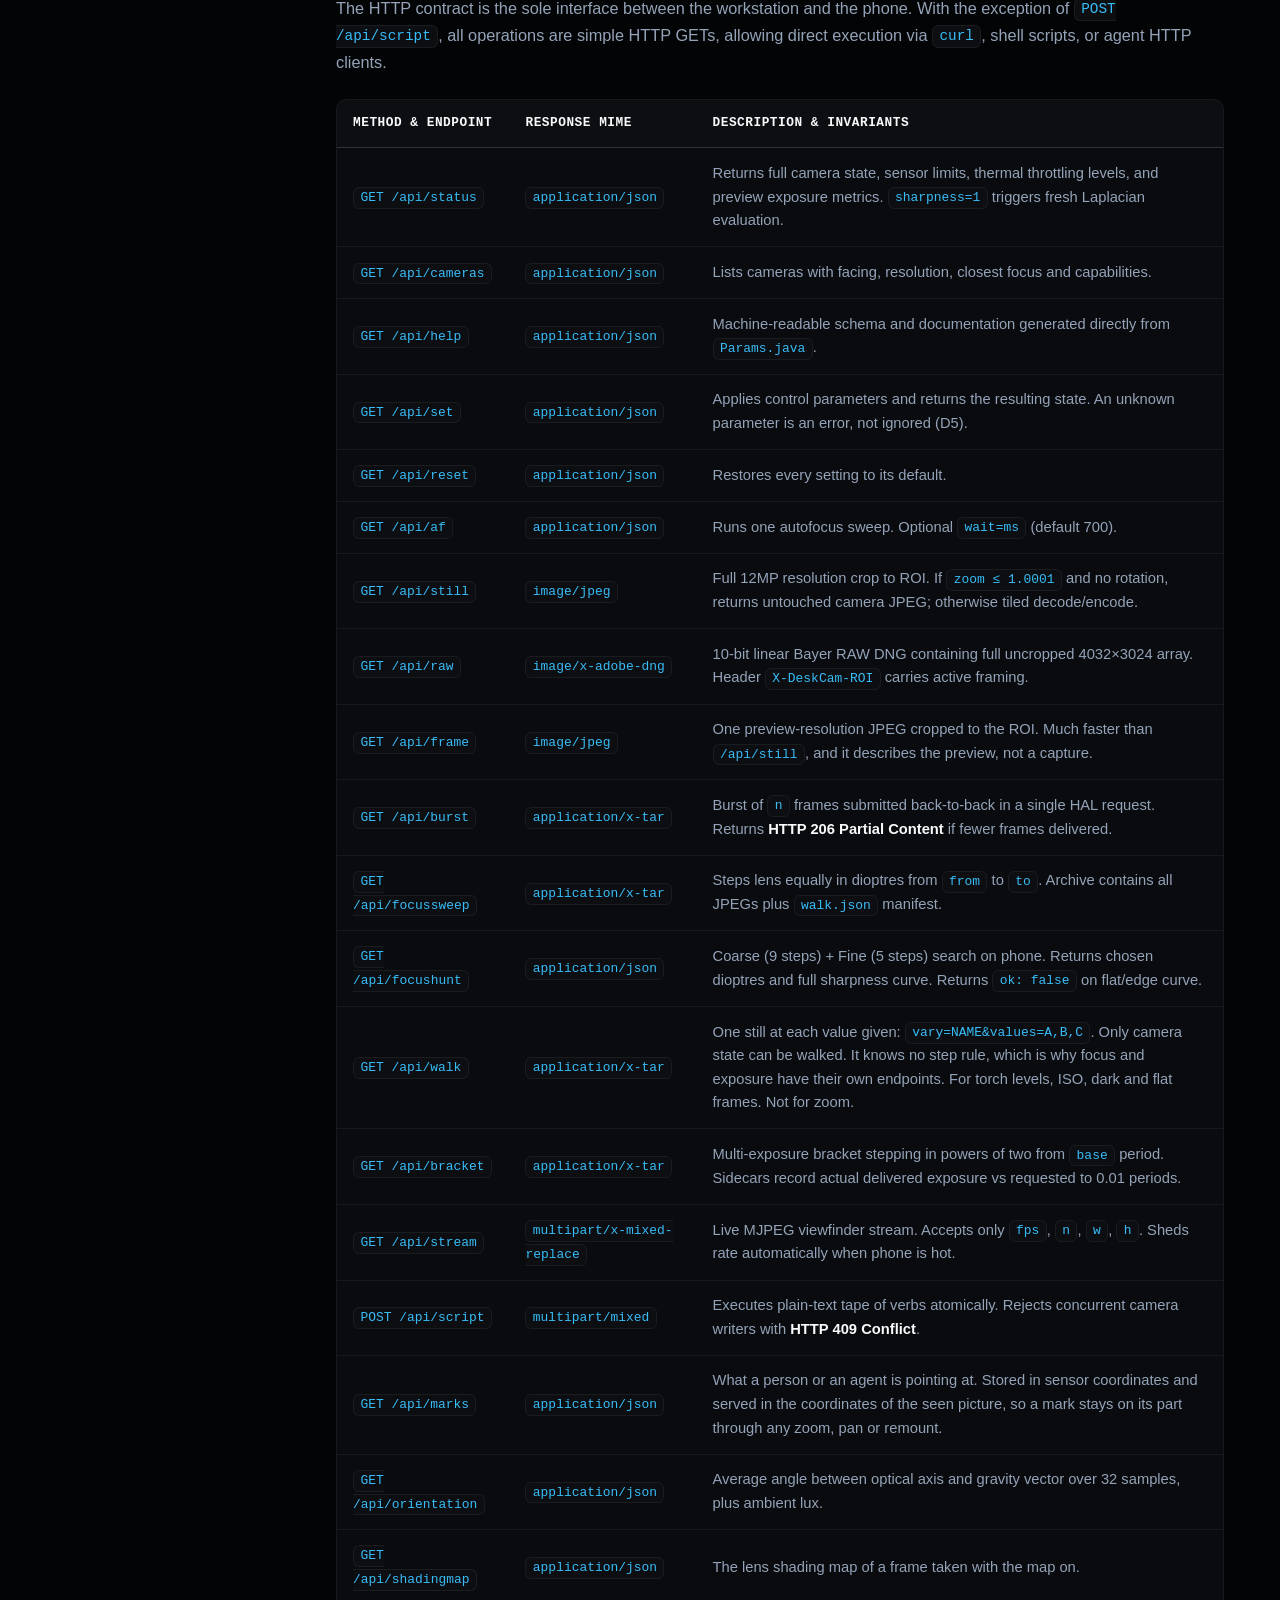
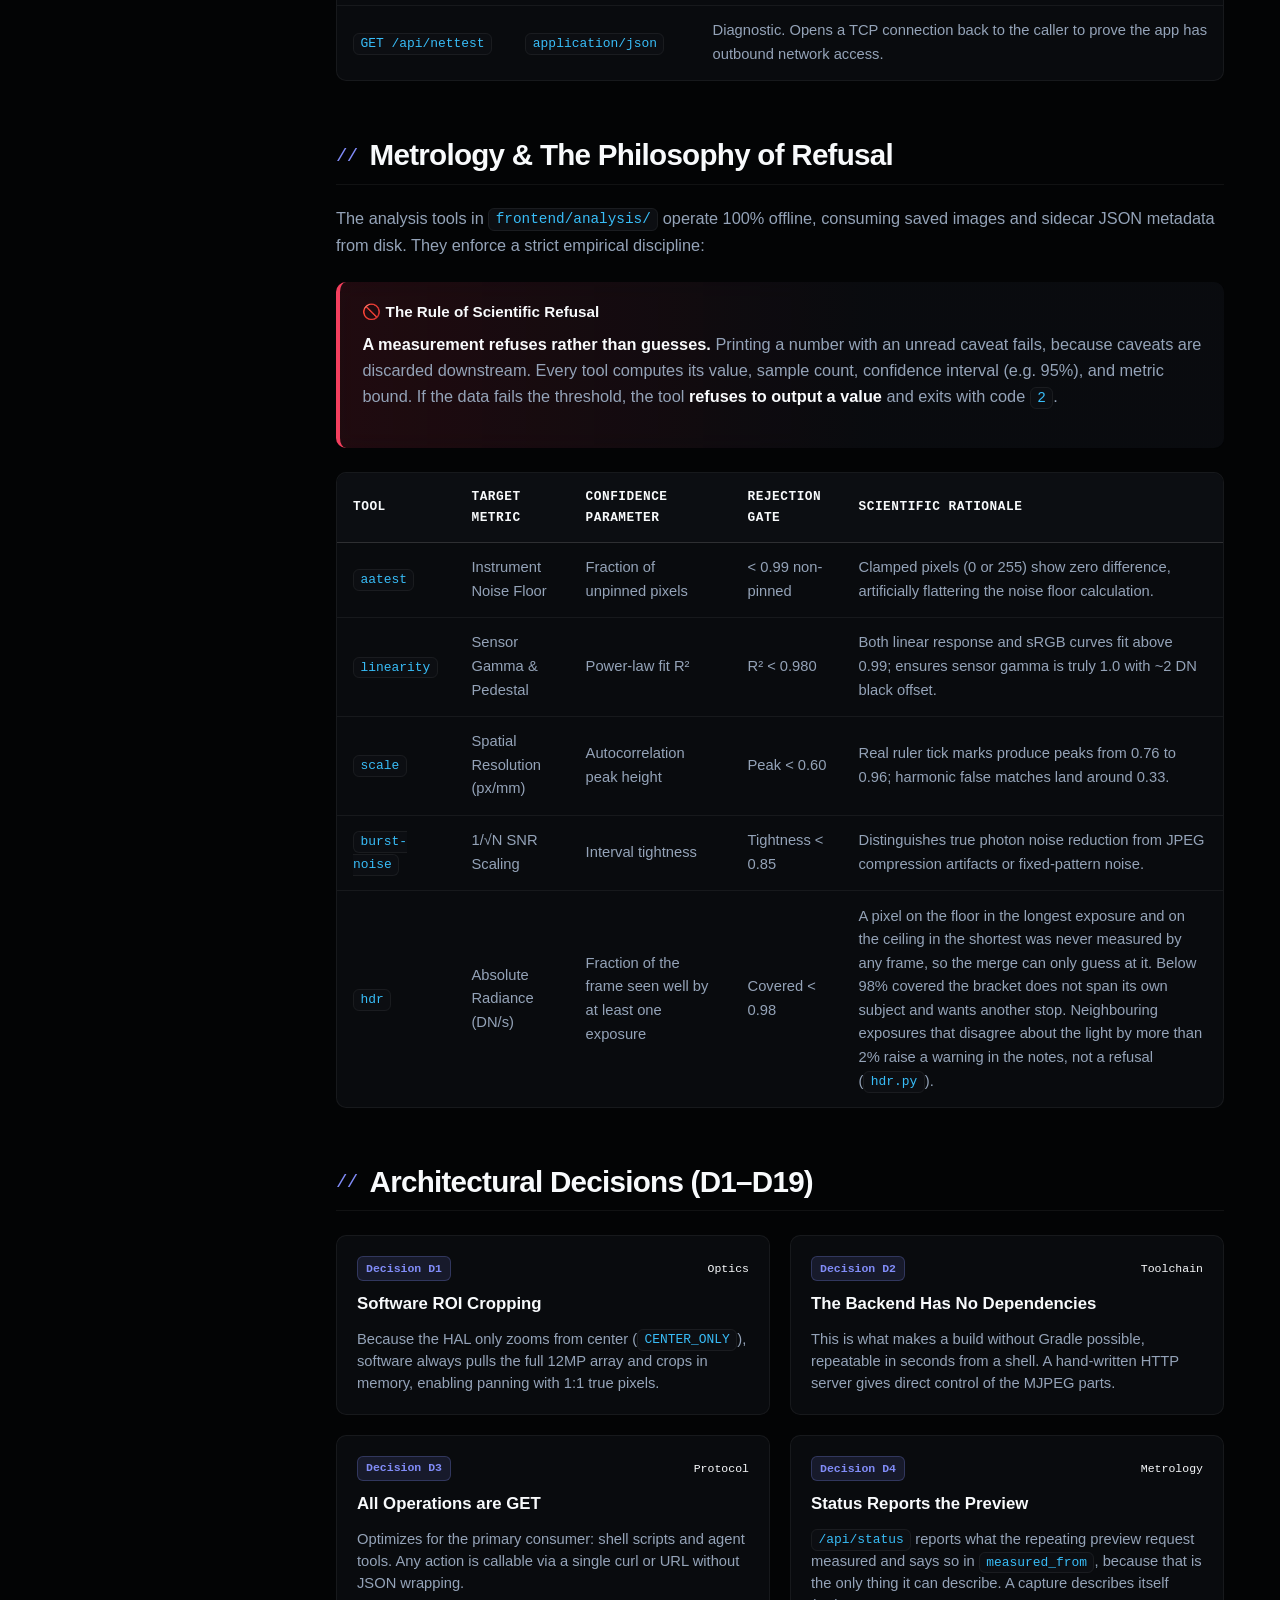
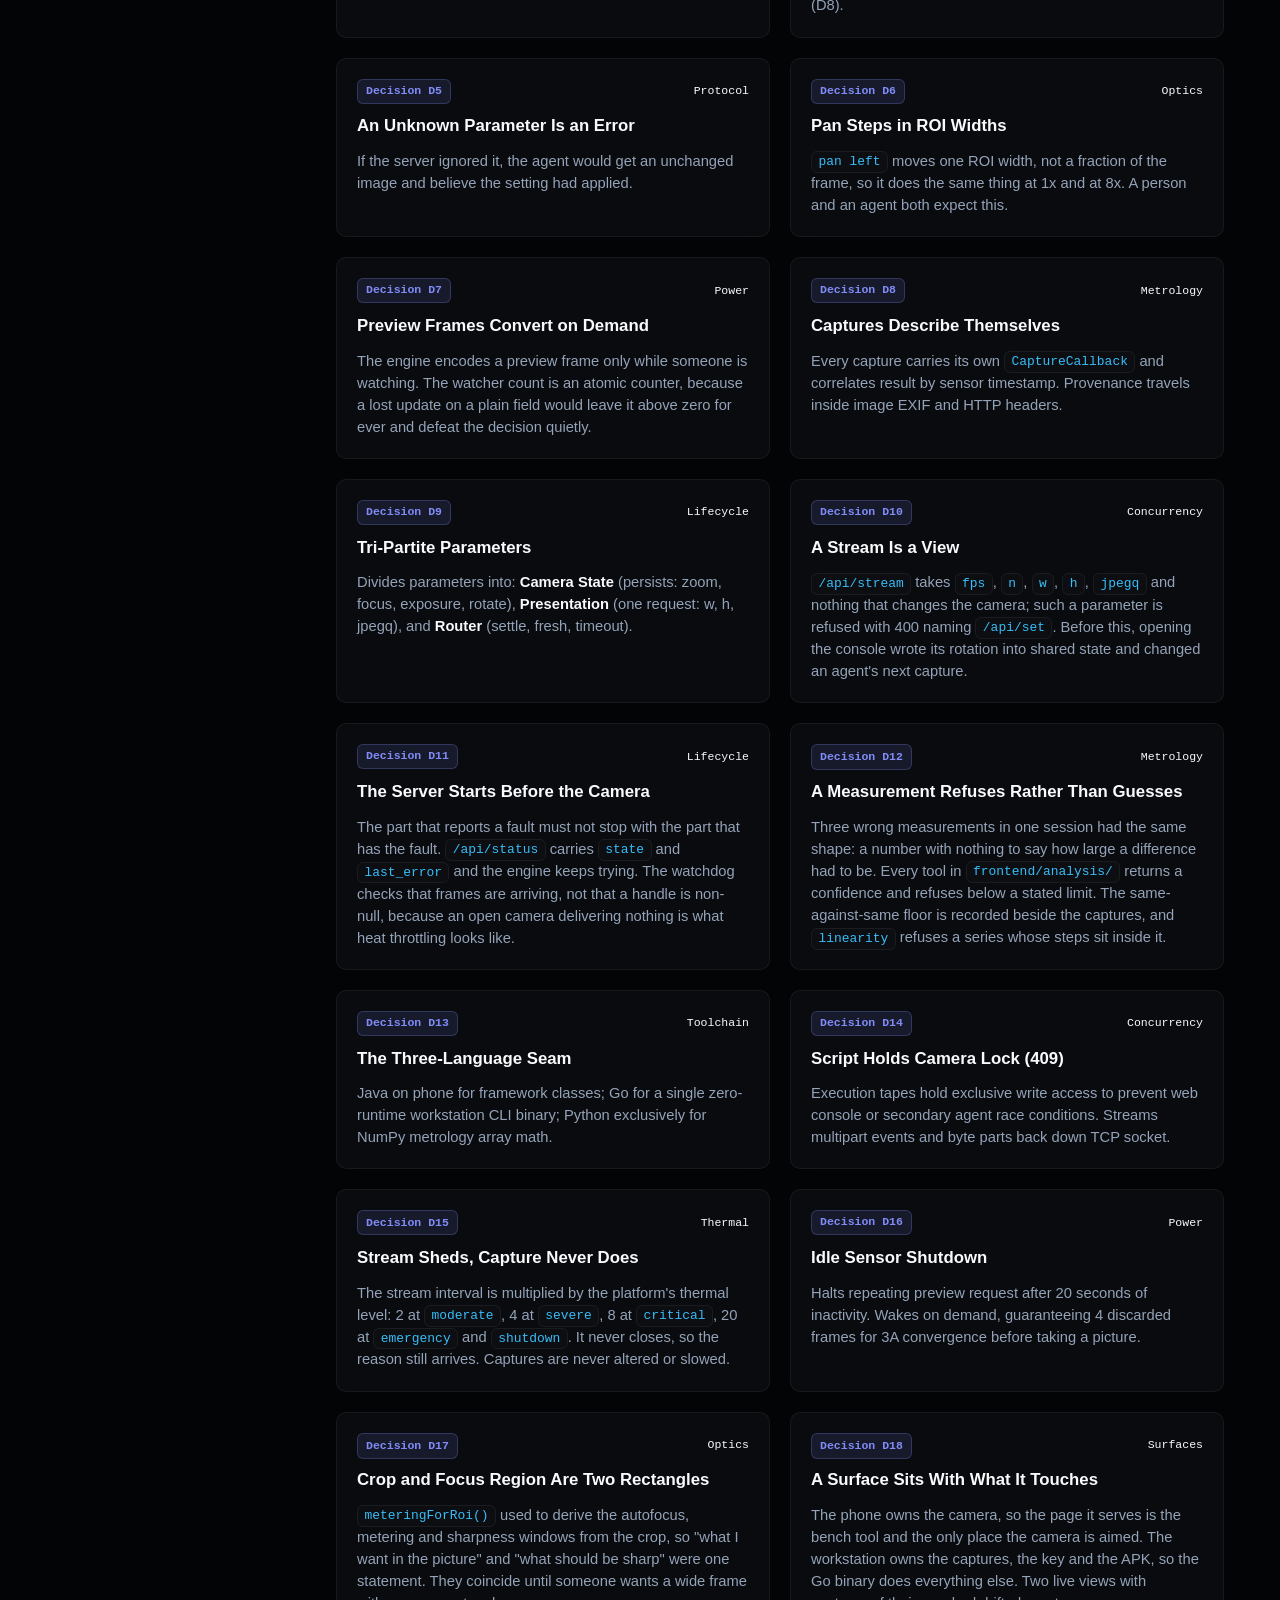
==== commit 84fe3665: "The console is the agent's seat, and it no longer aims A person at the console can now do what an ag" ====
--- a/explainer/index.html
+++ b/explainer/index.html
@@ -486,7 +486,7 @@
         <ul>
           <li><strong>Zero-Config URL Discovery:</strong> Automatically resolves the camera target in priority order: <code>--url</code> flag &rarr; <code>$DESKCAM_URL</code> environment variable &rarr; <code>~/.config/deskcam/url</code> &rarr; localhost:8080.</li>
           <li><strong>Automated USB Forwarding:</strong> <code>deskcam usb</code> executes <code>adb forward tcp:8080 tcp:8080</code>, making camera control 100% reliable even in air-gapped or restricted Wi-Fi environments.</li>
-          <li><strong>A second client, the console:</strong> <code>deskcam serve</code> starts a page at <code>http://127.0.0.1:9000</code> with a live view, touch-to-centre pan and zoom, a capture roll and QR pairing. It forwards to the phone like any other client, and it exists only while <code>deskcam serve</code> is running.</li>
+          <li><strong>A second client, the console:</strong> <code>deskcam serve</code> starts a page at <code>http://127.0.0.1:9000</code> that is the other view of the same operations. It shows the journal of everything an agent did, grouped by project and session or as a log of the commands as typed, with refusals in the phone's own words, beside the live view. A person there can take a still, run a focus hunt or shoot a capture again, through the same code the CLI runs. It does not aim: that is the phone's own page. It exists only while <code>deskcam serve</code> is running.</li>
         </ul>
       </section>
 
@@ -1165,7 +1165,7 @@
               <span style="font-family:var(--font-mono); font-size:0.72rem;">Surfaces</span>
             </div>
             <div class="card-title">The Console Is the Other View of the Same Operations</div>
-            <div class="card-desc">The phone is the measurement end and the workstation is the operations end. The console shows a person what an agent asked for, from which project, what came back and what was refused. It is the agent's seat: it observes without being in the path, it runs the CLI's own operations through the CLI's code, and tooling that needs the record instead of the camera lives there. Aiming stays on the bench tool. The code does not meet this yet.</div>
+            <div class="card-desc">The phone is the measurement end and the workstation is the operations end. The console shows a person what an agent asked for, from which project, what came back and what was refused. It is the agent's seat: it observes without being in the path, it runs the CLI's own operations through the CLI's code, and tooling that needs the record instead of the camera lives there. Aiming stays on the bench tool. Every operation is written into a journal by the CLI, wherever its files went, and the console reads that.</div>
           </div>
         </div>
       </section>
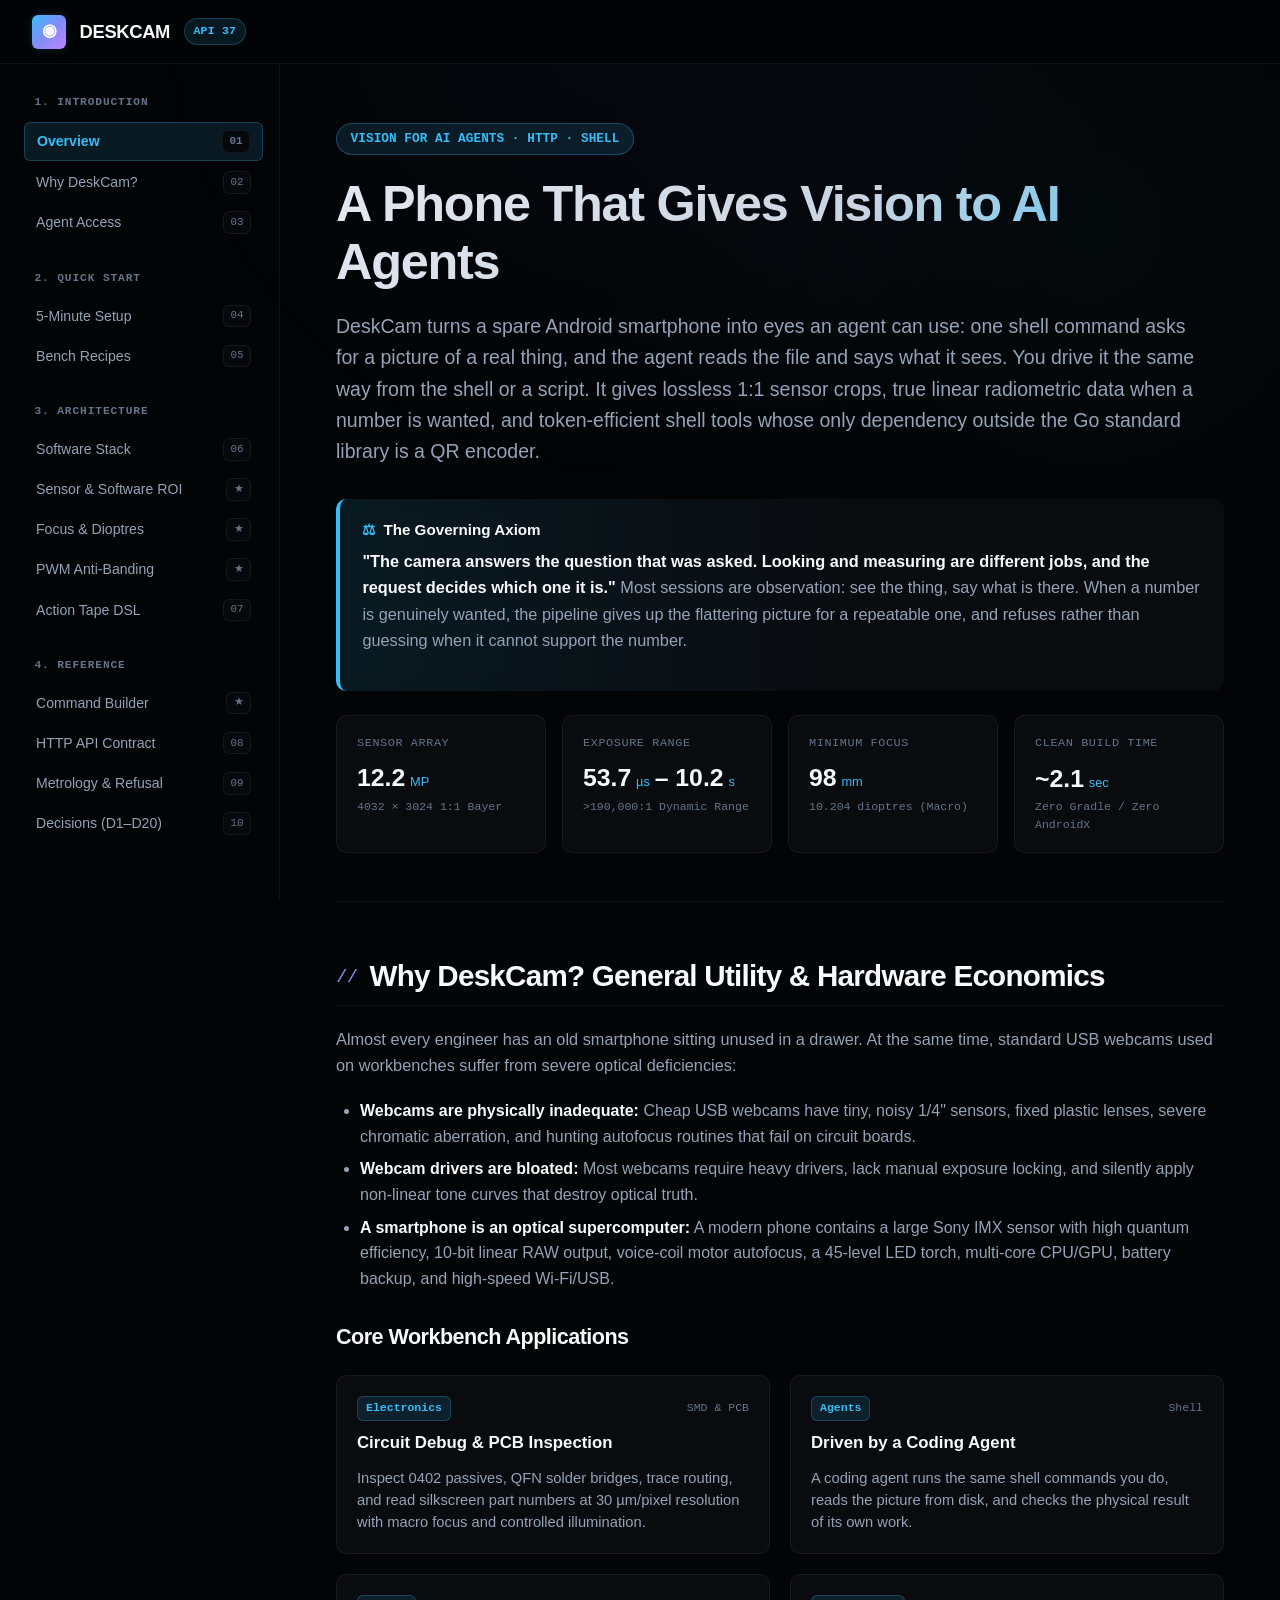
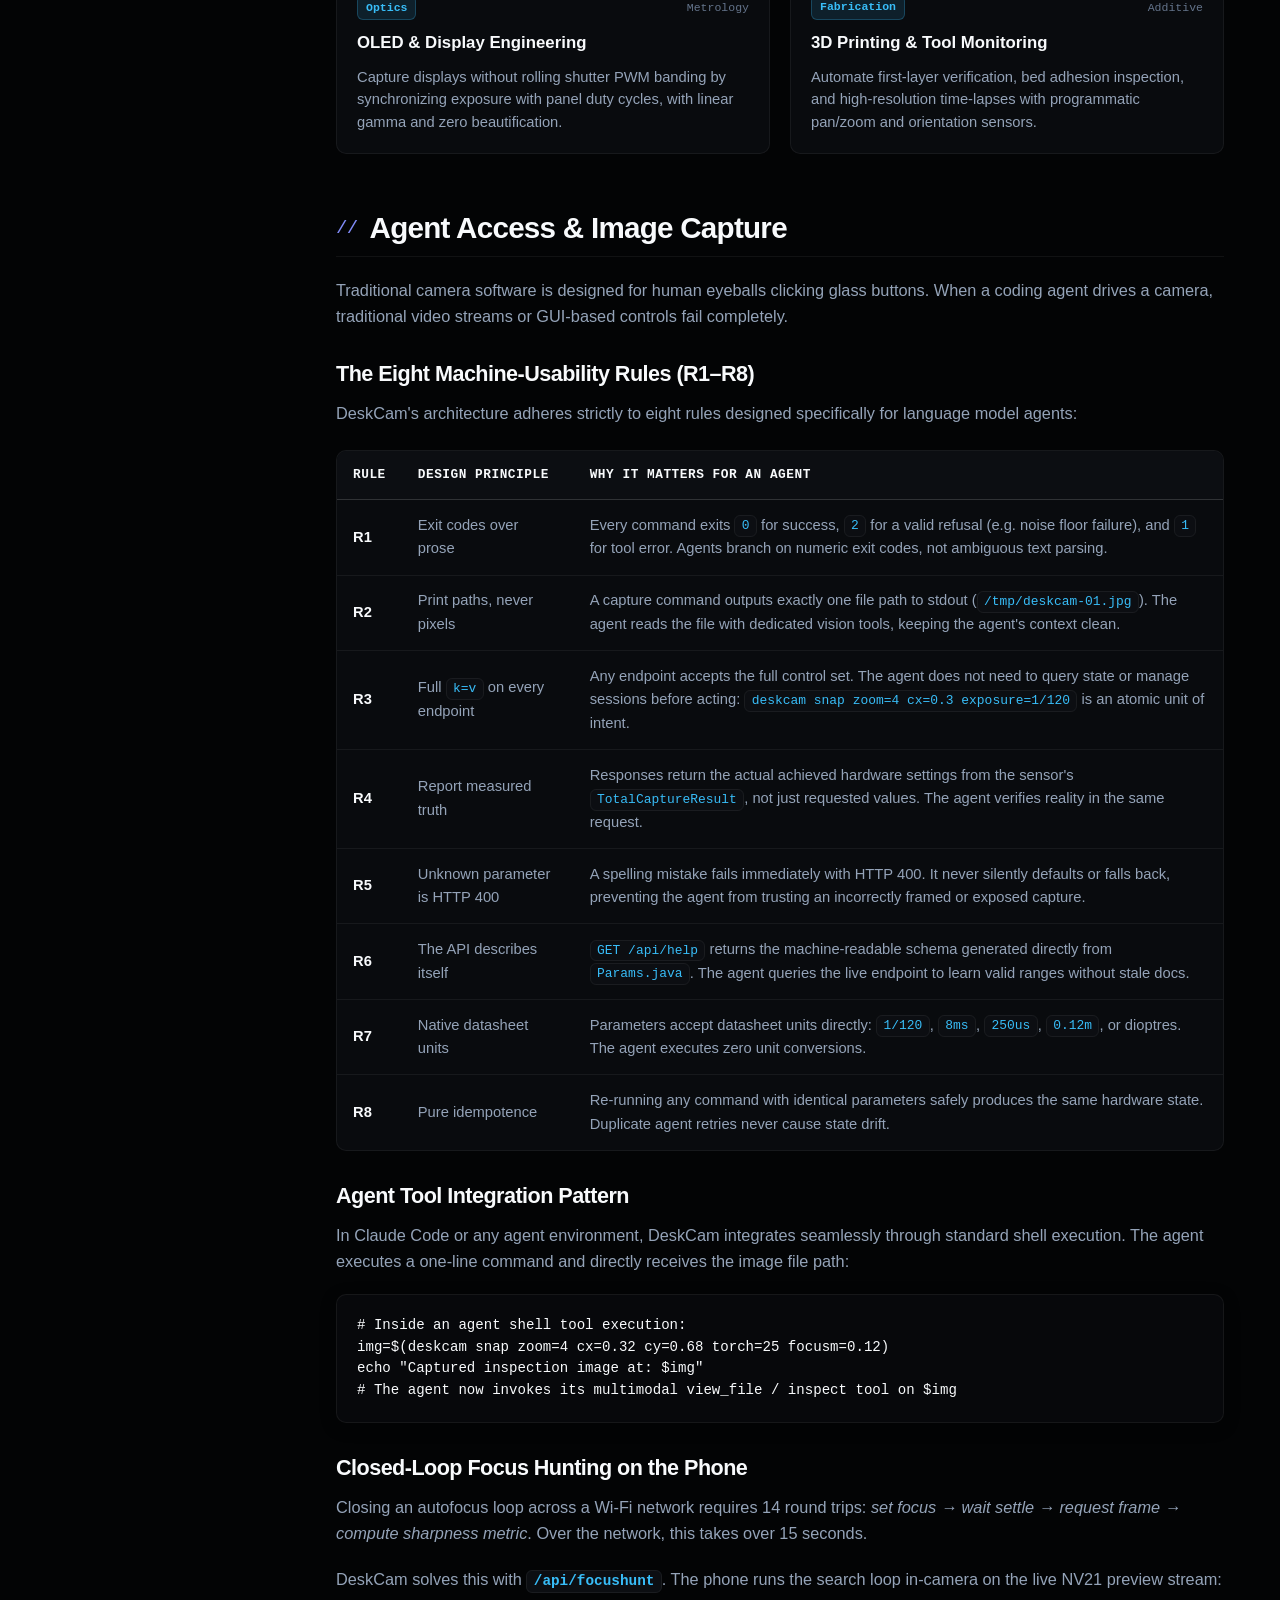
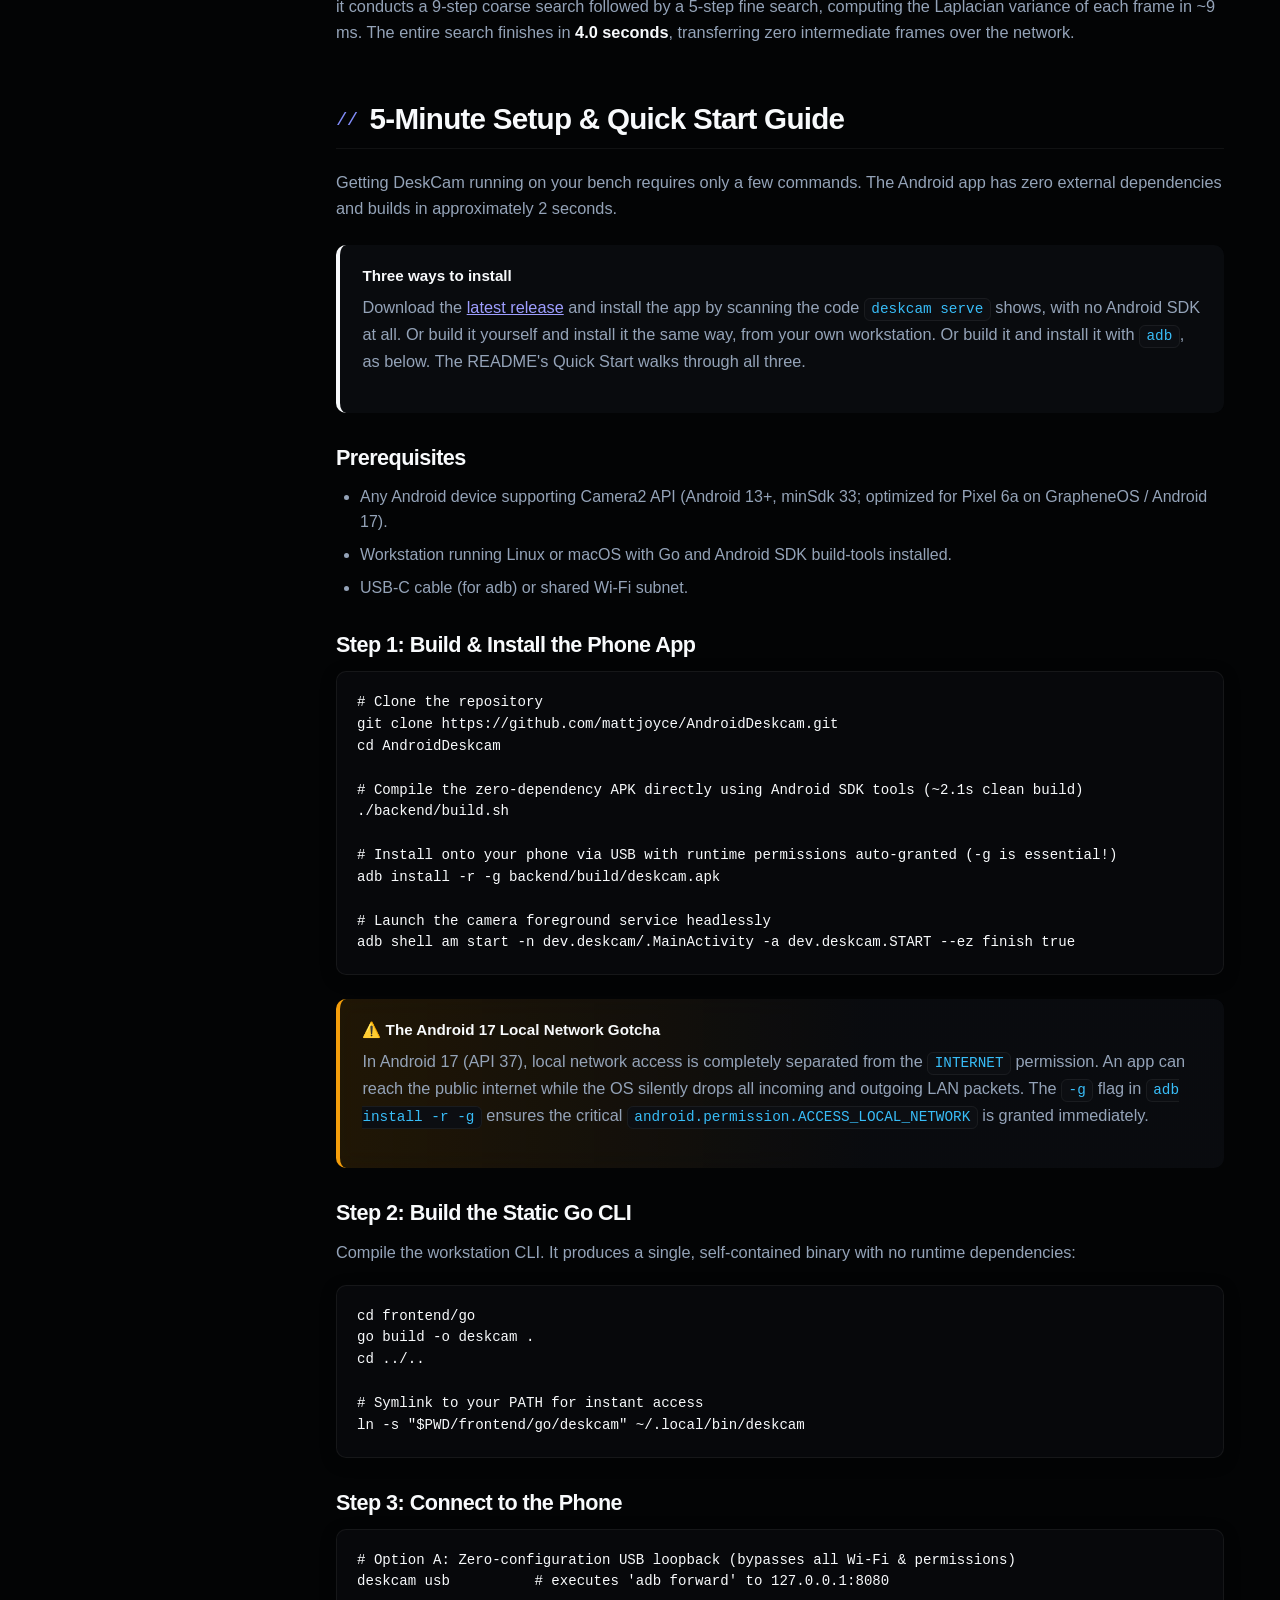
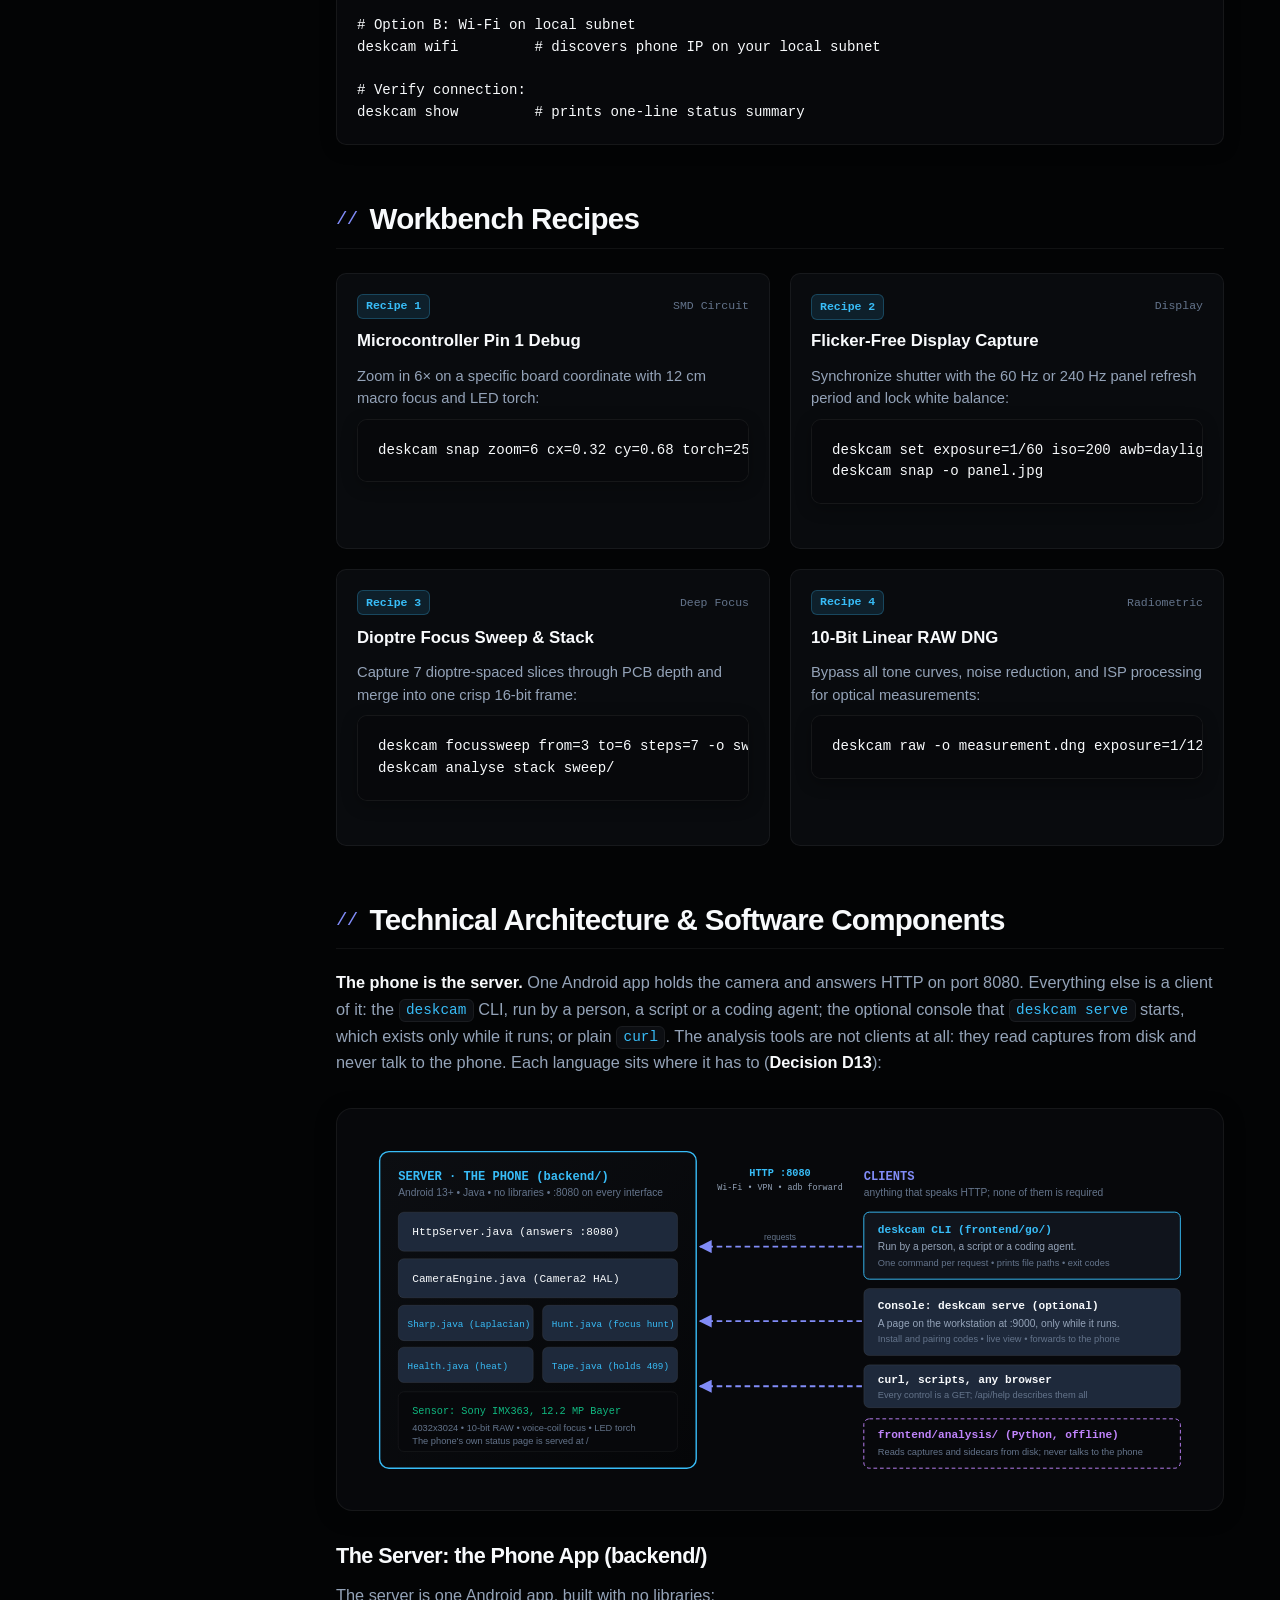
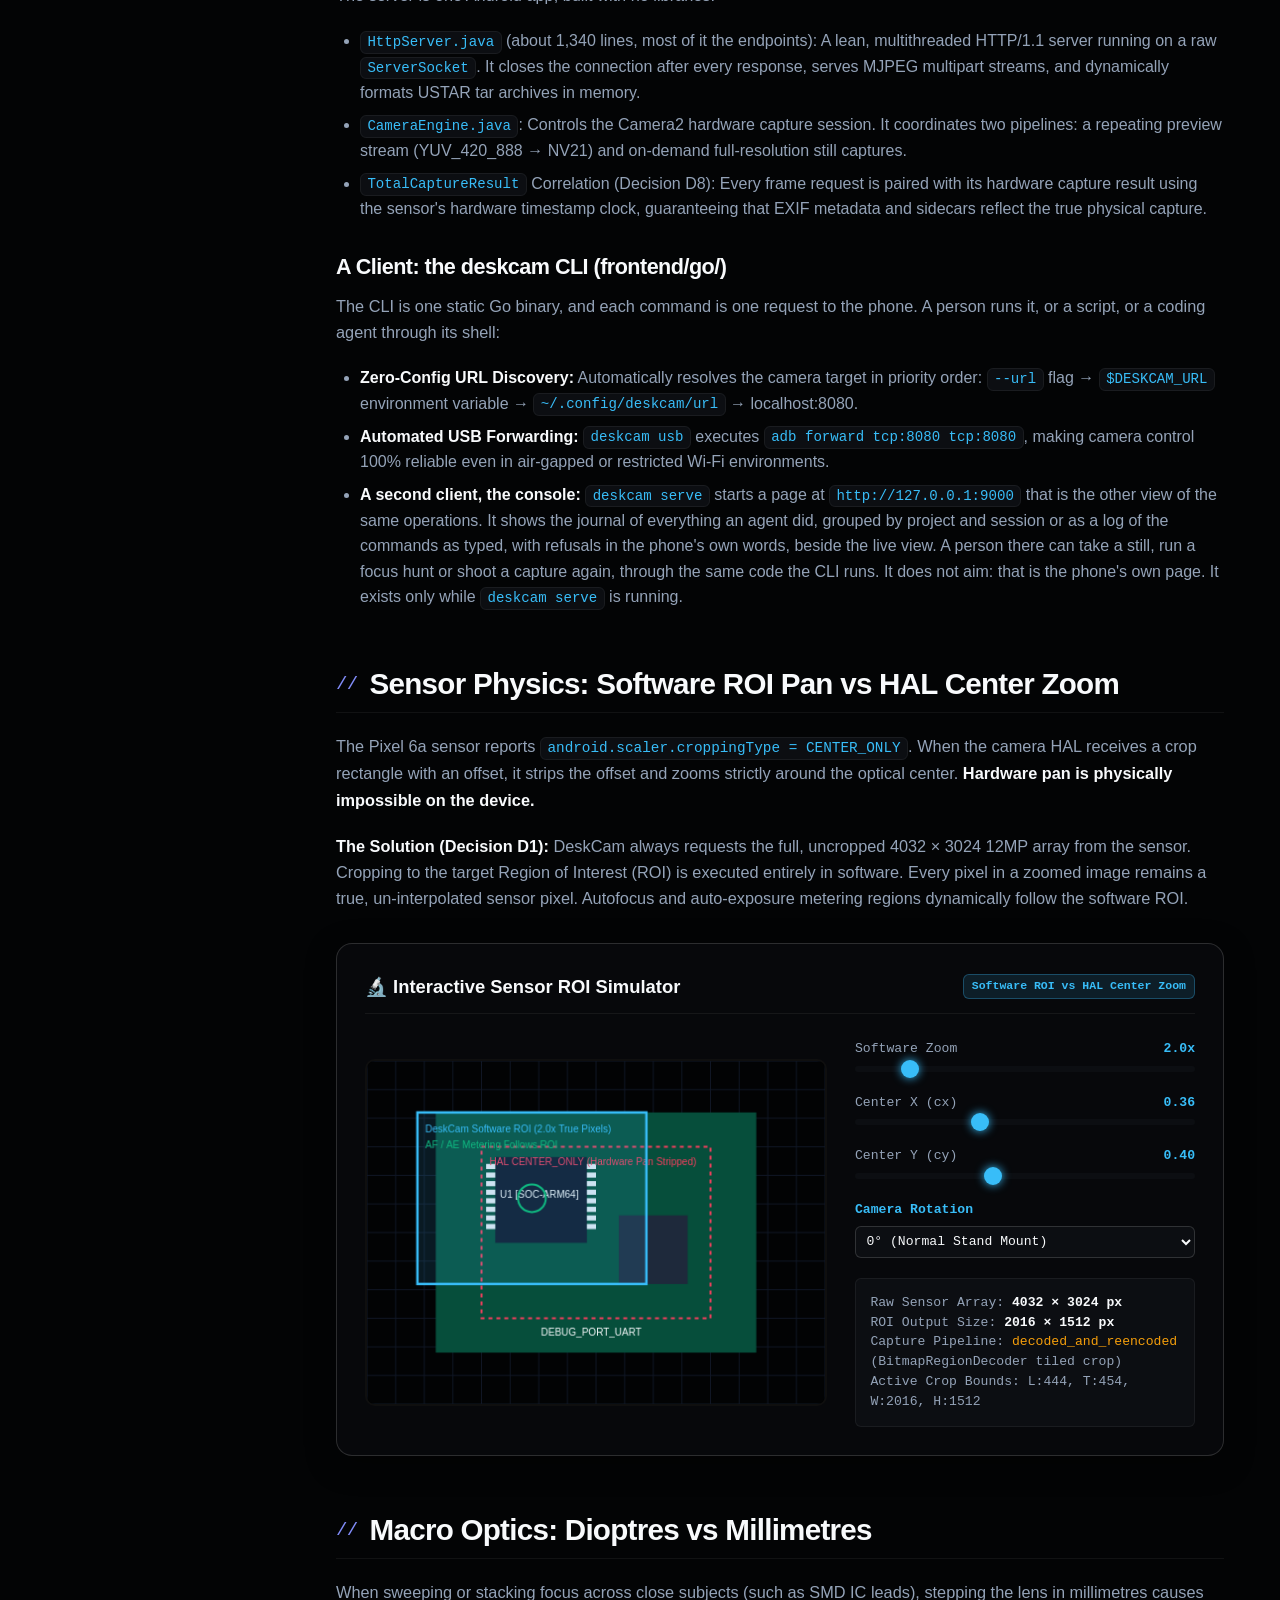
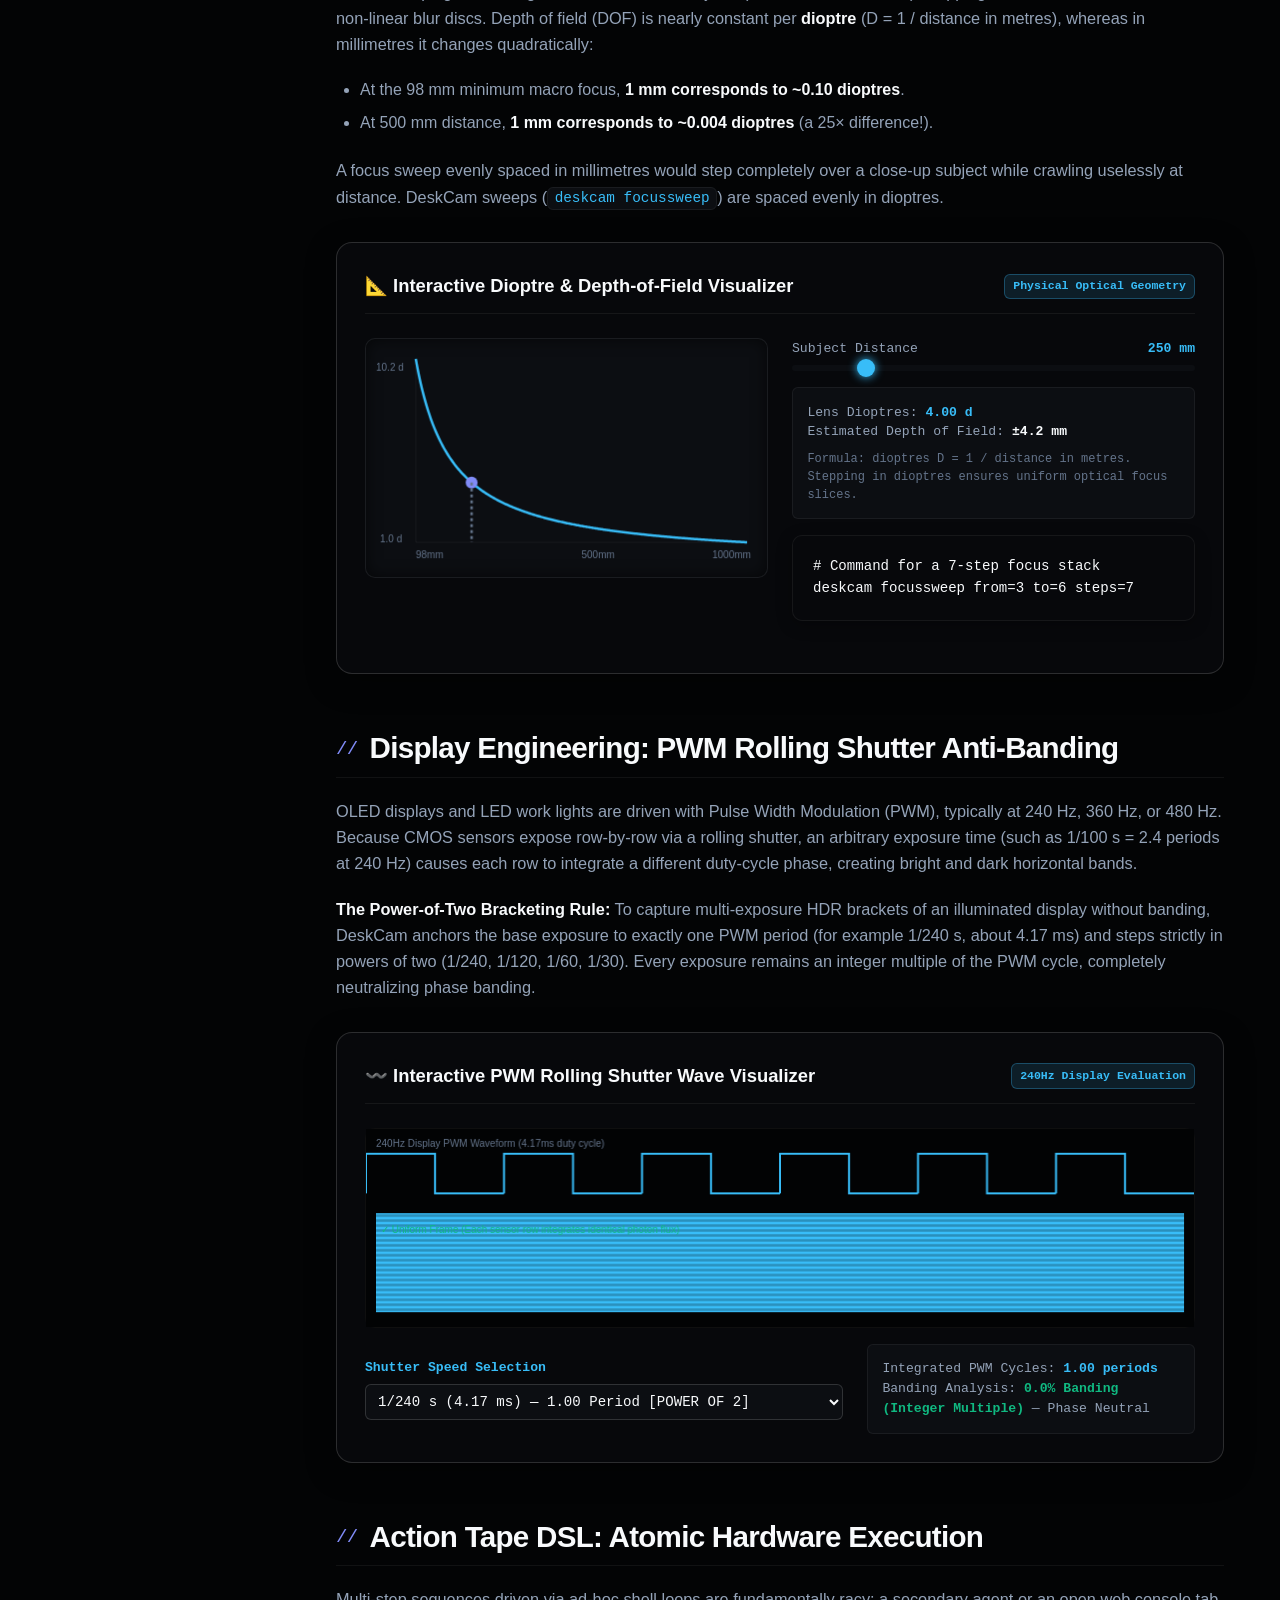
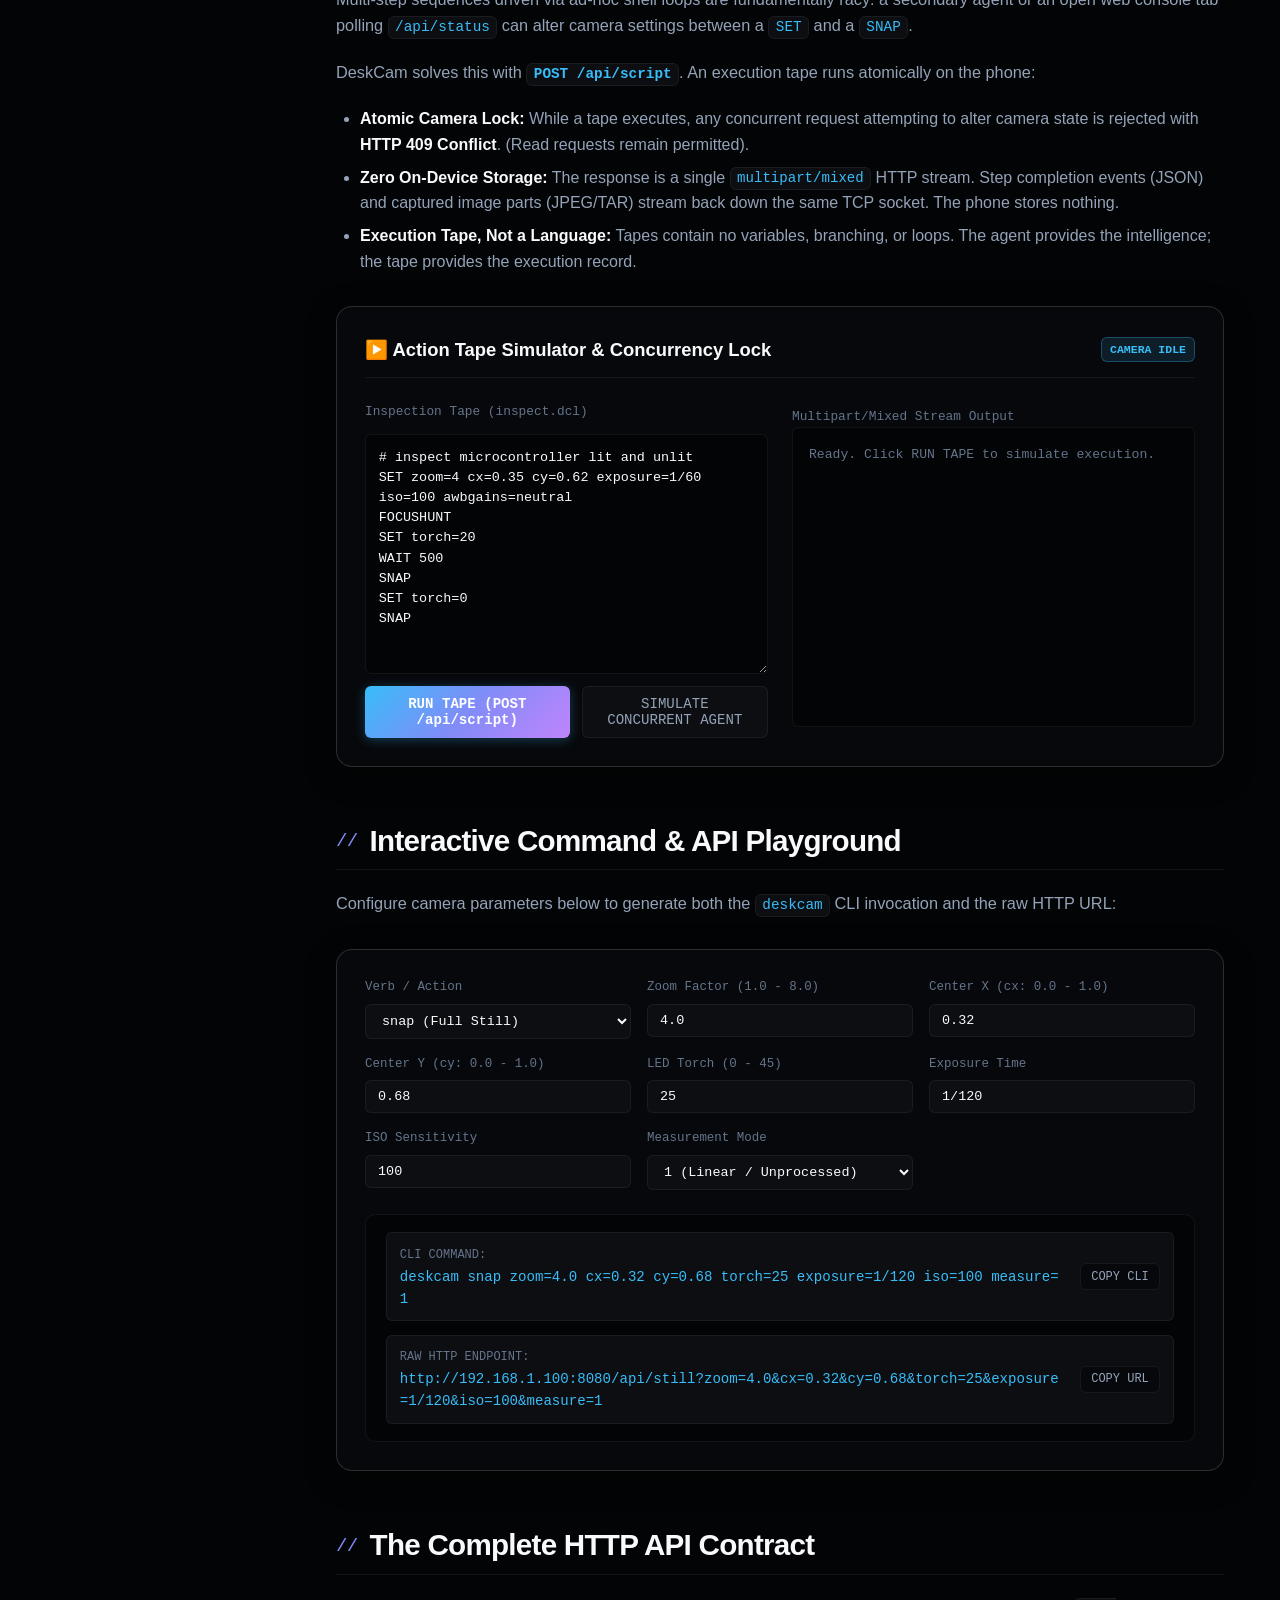
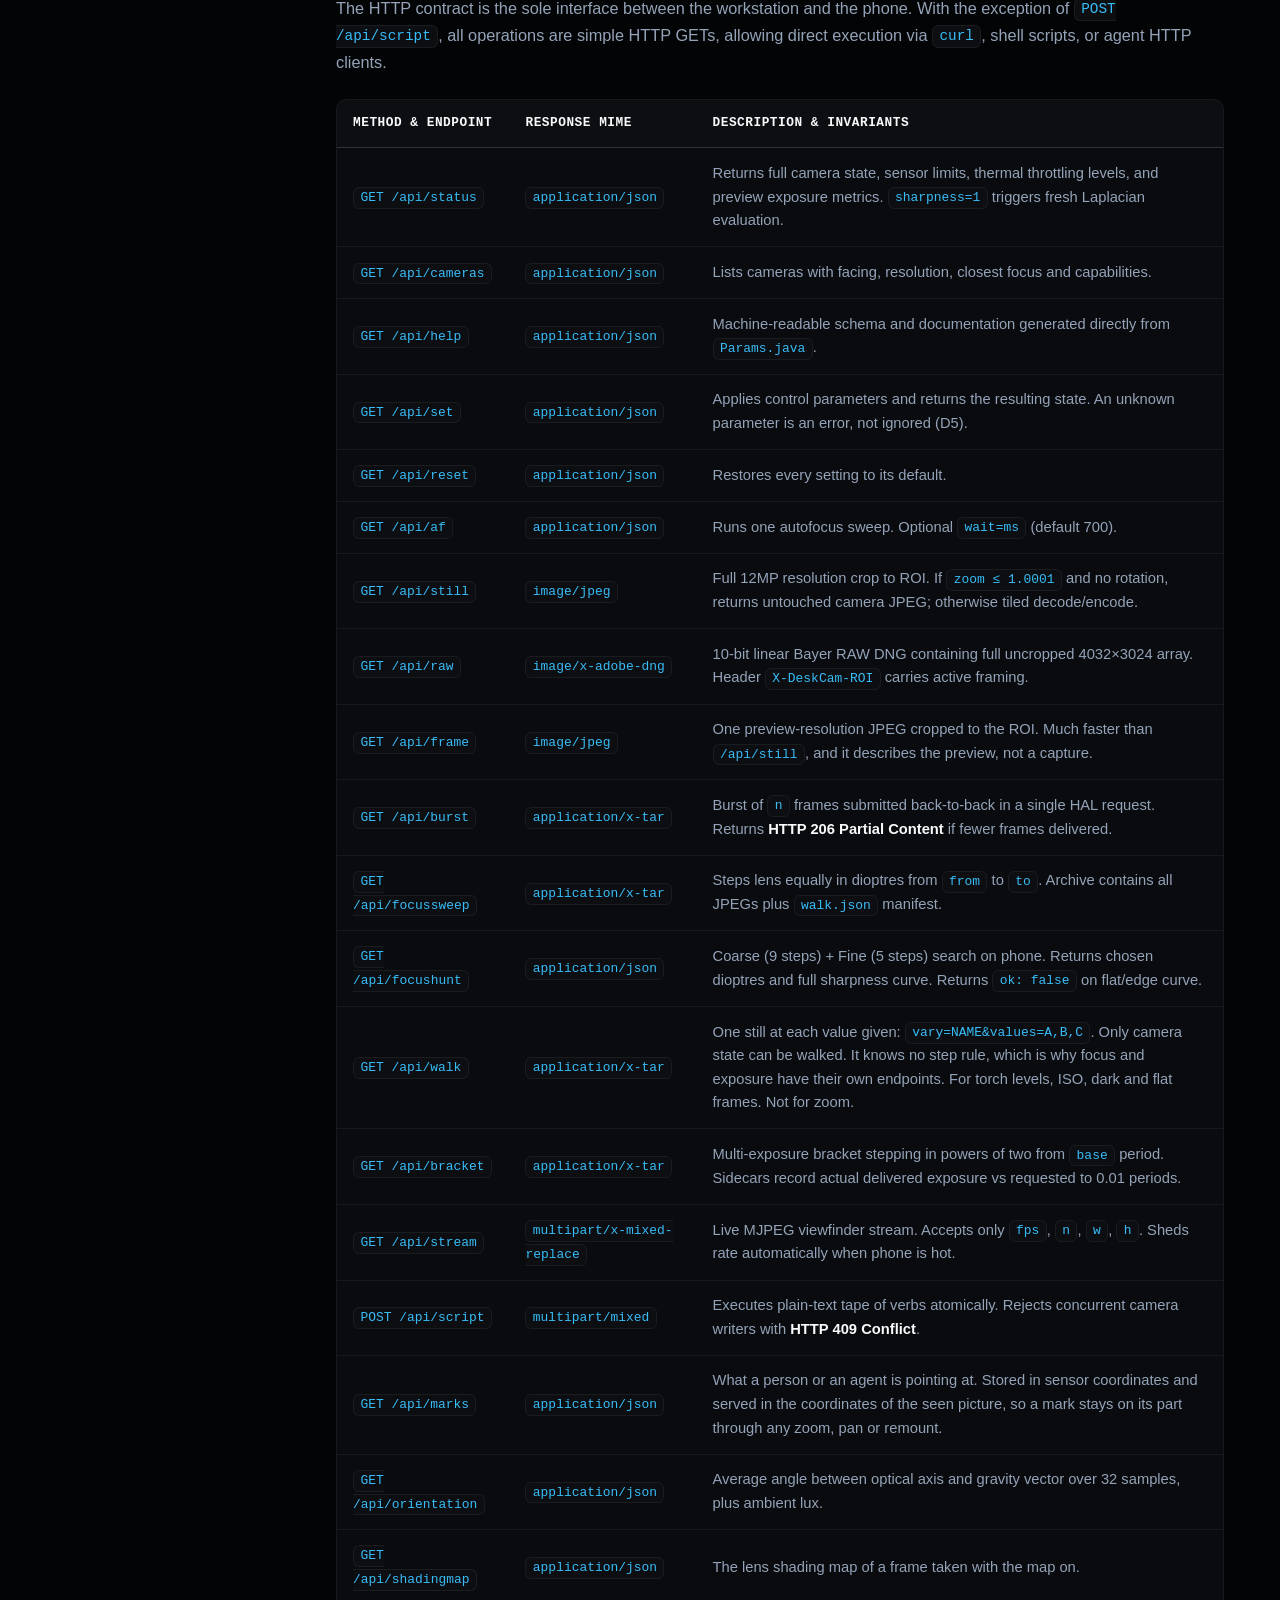
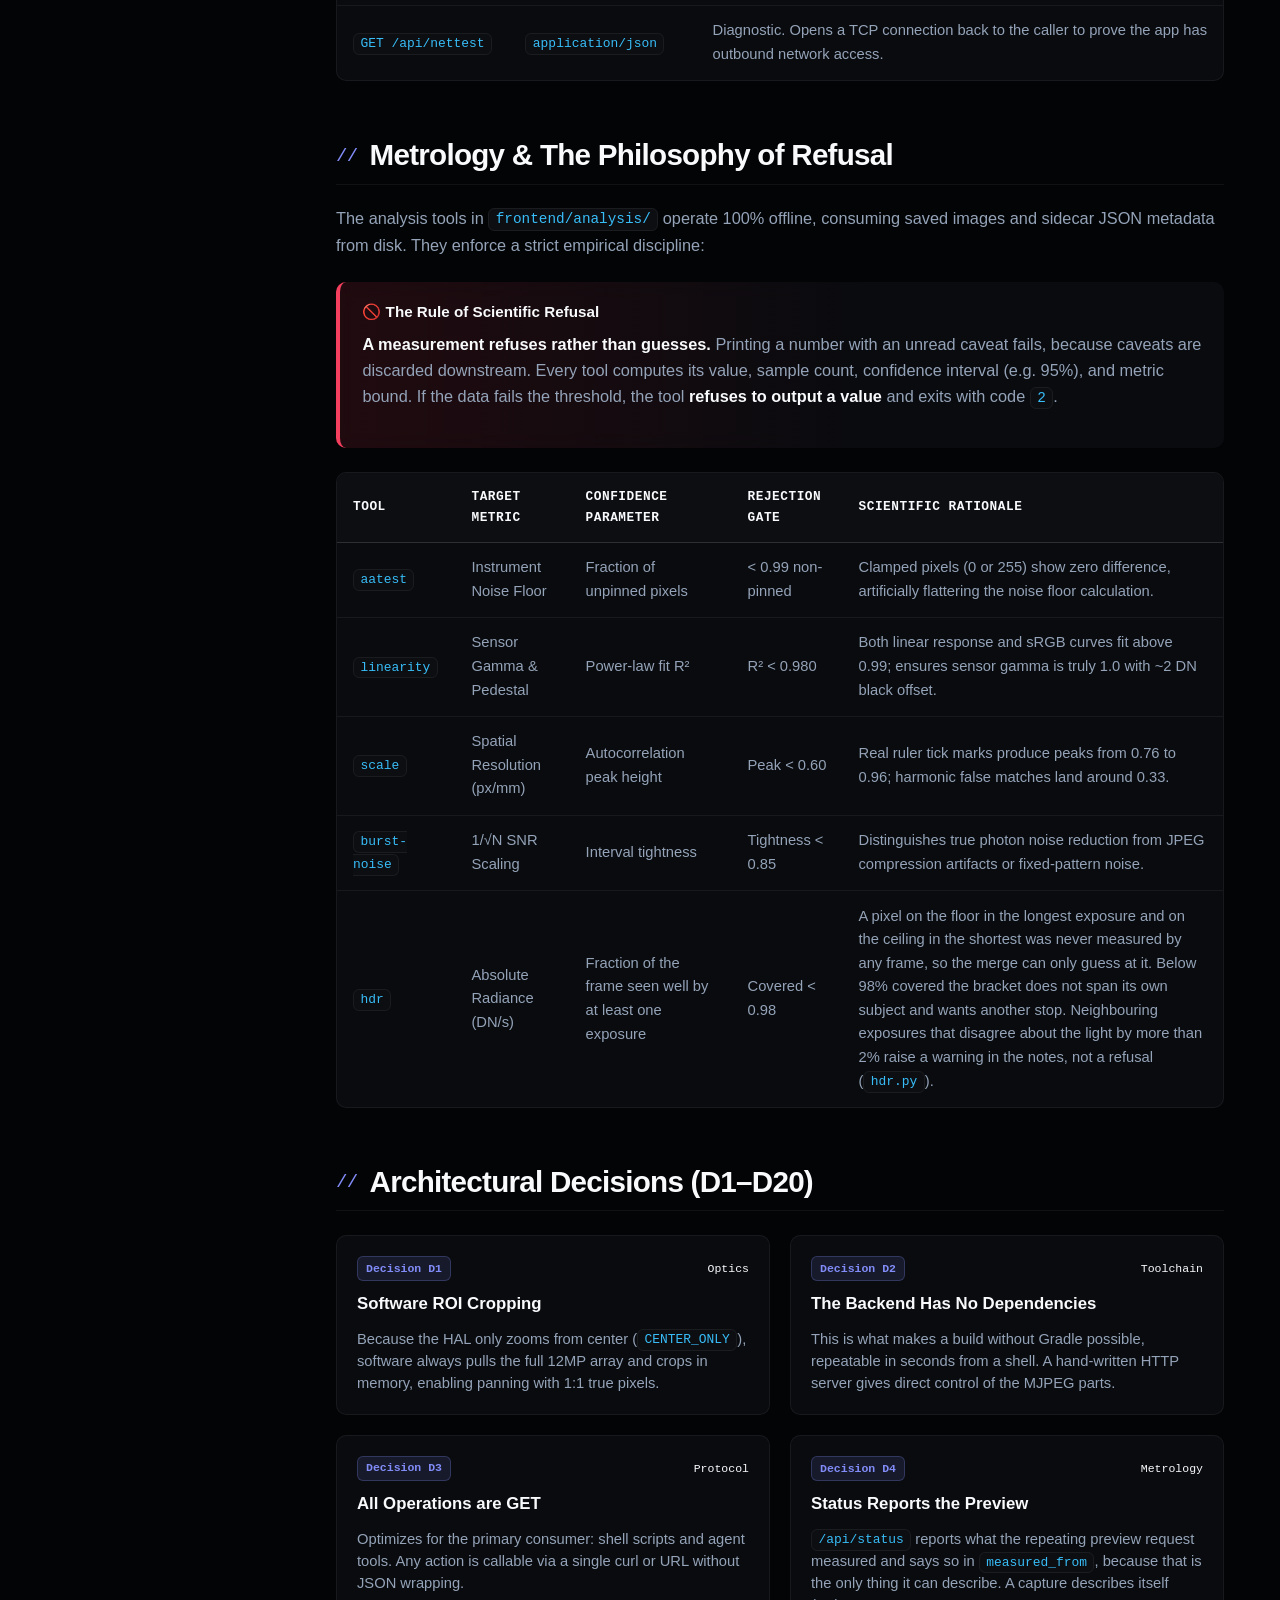
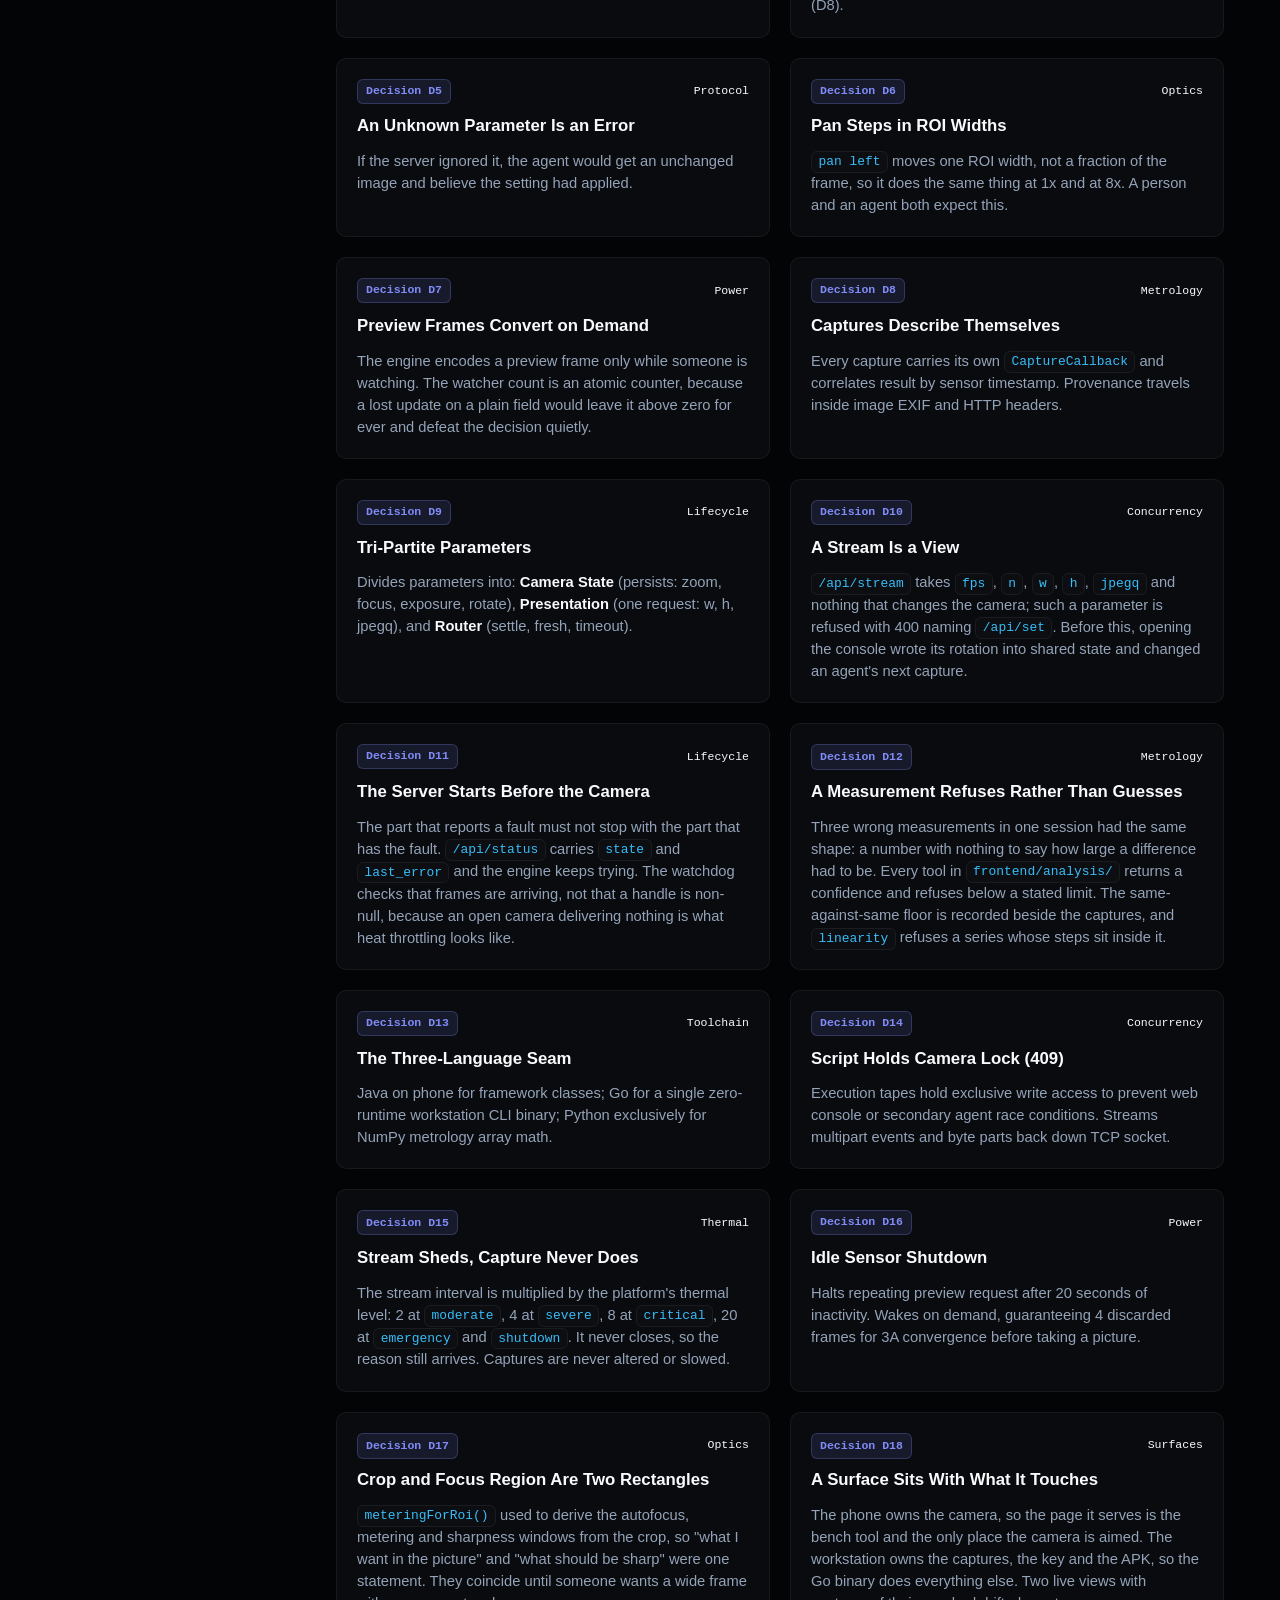
==== commit 0fbc48c2: "The explainer lists D20 D20 went into docs/DECISIONS.md without a card in the explainer, and the con" ====
--- a/explainer/index.html
+++ b/explainer/index.html
@@ -56,7 +56,7 @@
         <a href="#command-playground" class="nav-link">Command Builder <span class="nav-badge">★</span></a>
         <a href="#http-contract" class="nav-link">HTTP API Contract <span class="nav-badge">08</span></a>
         <a href="#metrology-refusal" class="nav-link">Metrology & Refusal <span class="nav-badge">09</span></a>
-        <a href="#architectural-decisions" class="nav-link">Decisions (D1–D19) <span class="nav-badge">10</span></a>
+        <a href="#architectural-decisions" class="nav-link">Decisions (D1–D20) <span class="nav-badge">10</span></a>
       </div>
     </aside>
 
@@ -993,9 +993,9 @@
         </div>
       </section>
 
-      <!-- SECTION 13: ARCHITECTURAL DECISIONS (D1-D19) -->
+      <!-- SECTION 13: ARCHITECTURAL DECISIONS (D1-D20) -->
       <section id="architectural-decisions">
-        <h2>Architectural Decisions (D1–D19)</h2>
+        <h2>Architectural Decisions (D1–D20)</h2>
         <div class="card-grid">
           <div class="info-card">
             <div class="card-header">
@@ -1166,6 +1166,15 @@
             </div>
             <div class="card-title">The Console Is the Other View of the Same Operations</div>
             <div class="card-desc">The phone is the measurement end and the workstation is the operations end. The console shows a person what an agent asked for, from which project, what came back and what was refused. It is the agent's seat: it observes without being in the path, it runs the CLI's own operations through the CLI's code, and tooling that needs the record instead of the camera lives there. Aiming stays on the bench tool. Every operation is written into a journal by the CLI, wherever its files went, and the console reads that.</div>
+          </div>
+
+          <div class="info-card">
+            <div class="card-header">
+              <span class="card-badge badge-decision">Decision D20</span>
+              <span style="font-family:var(--font-mono); font-size:0.72rem;">Surfaces</span>
+            </div>
+            <div class="card-title">One Camera Page, Served From Either End</div>
+            <div class="card-desc">The phone's bench page is one file. Android packages it and the console embeds the same file and serves it at <code>/camera</code>, so both live views share their gestures, marks and focus feedback. On the workstation the console forwards the page's requests with the key on and journals what they change as <code>via: console</code>. Requests made straight to the phone never reach the journal.</div>
           </div>
         </div>
       </section>
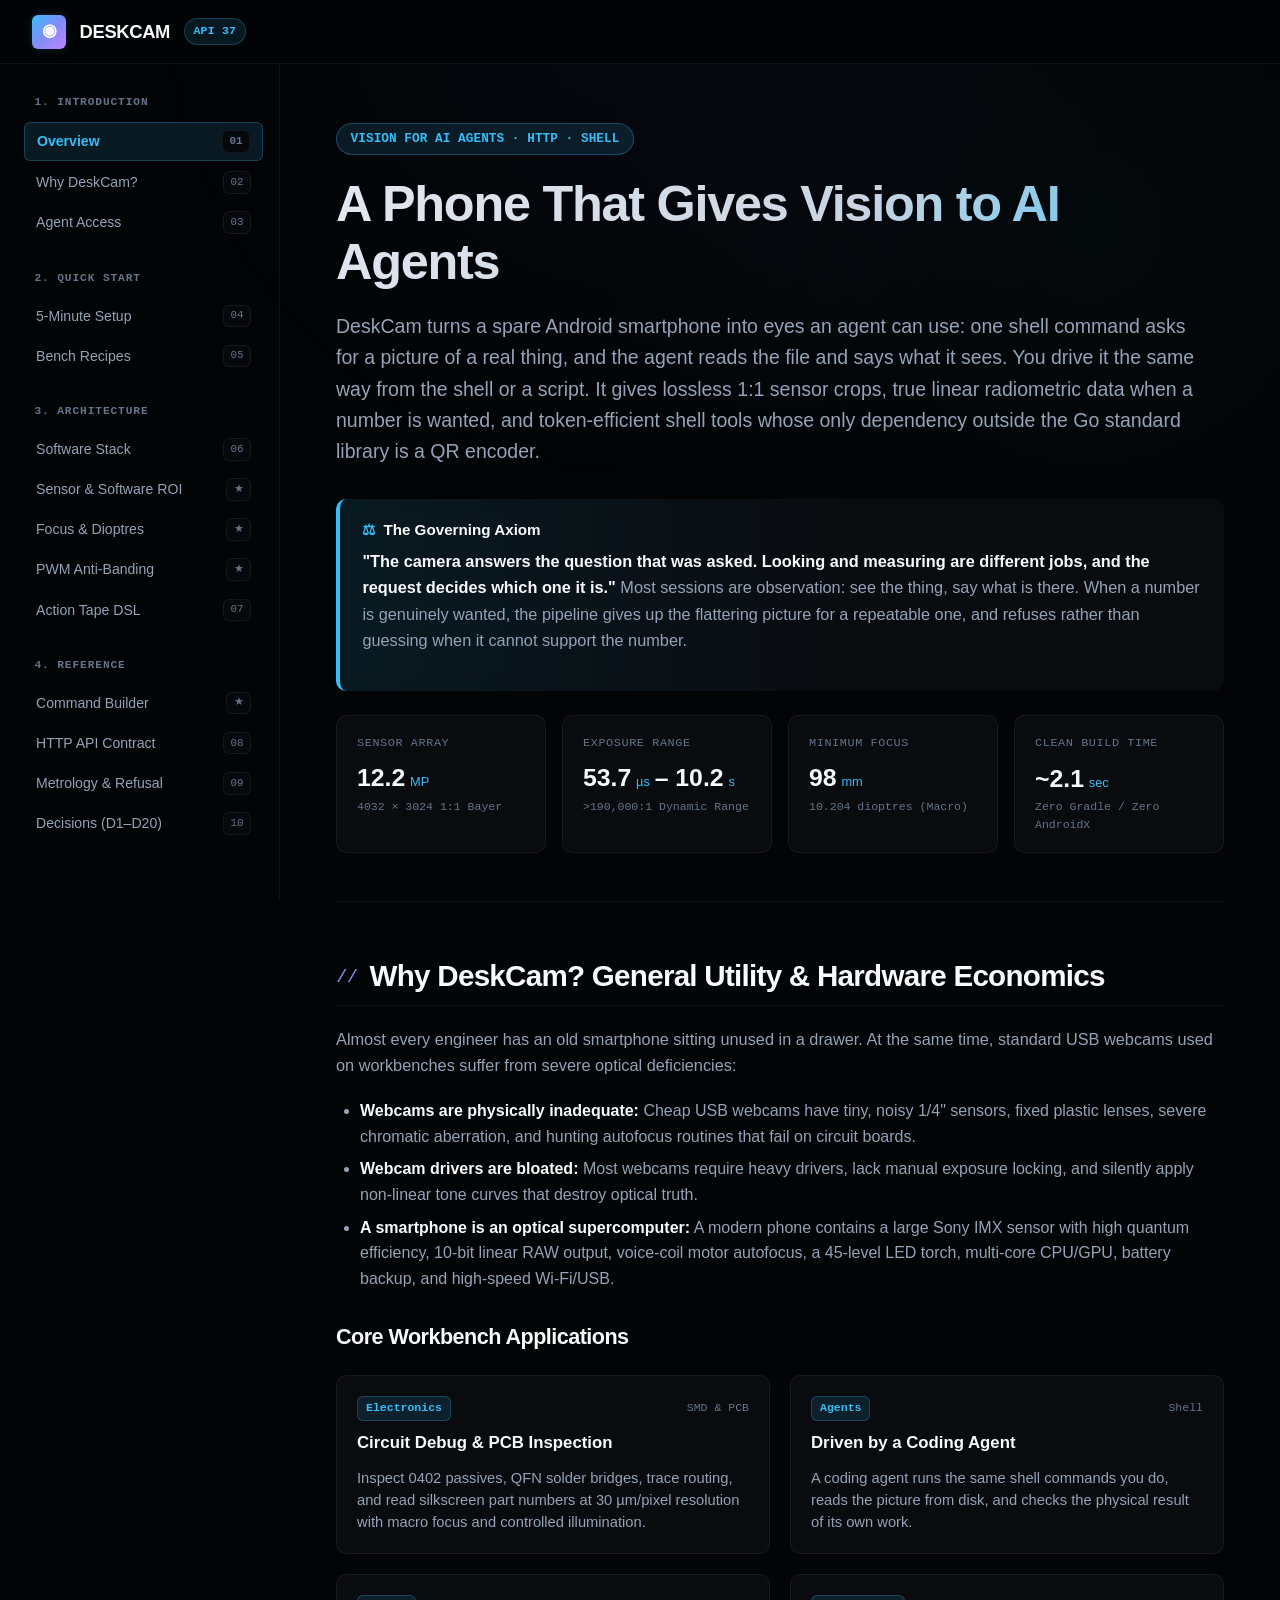
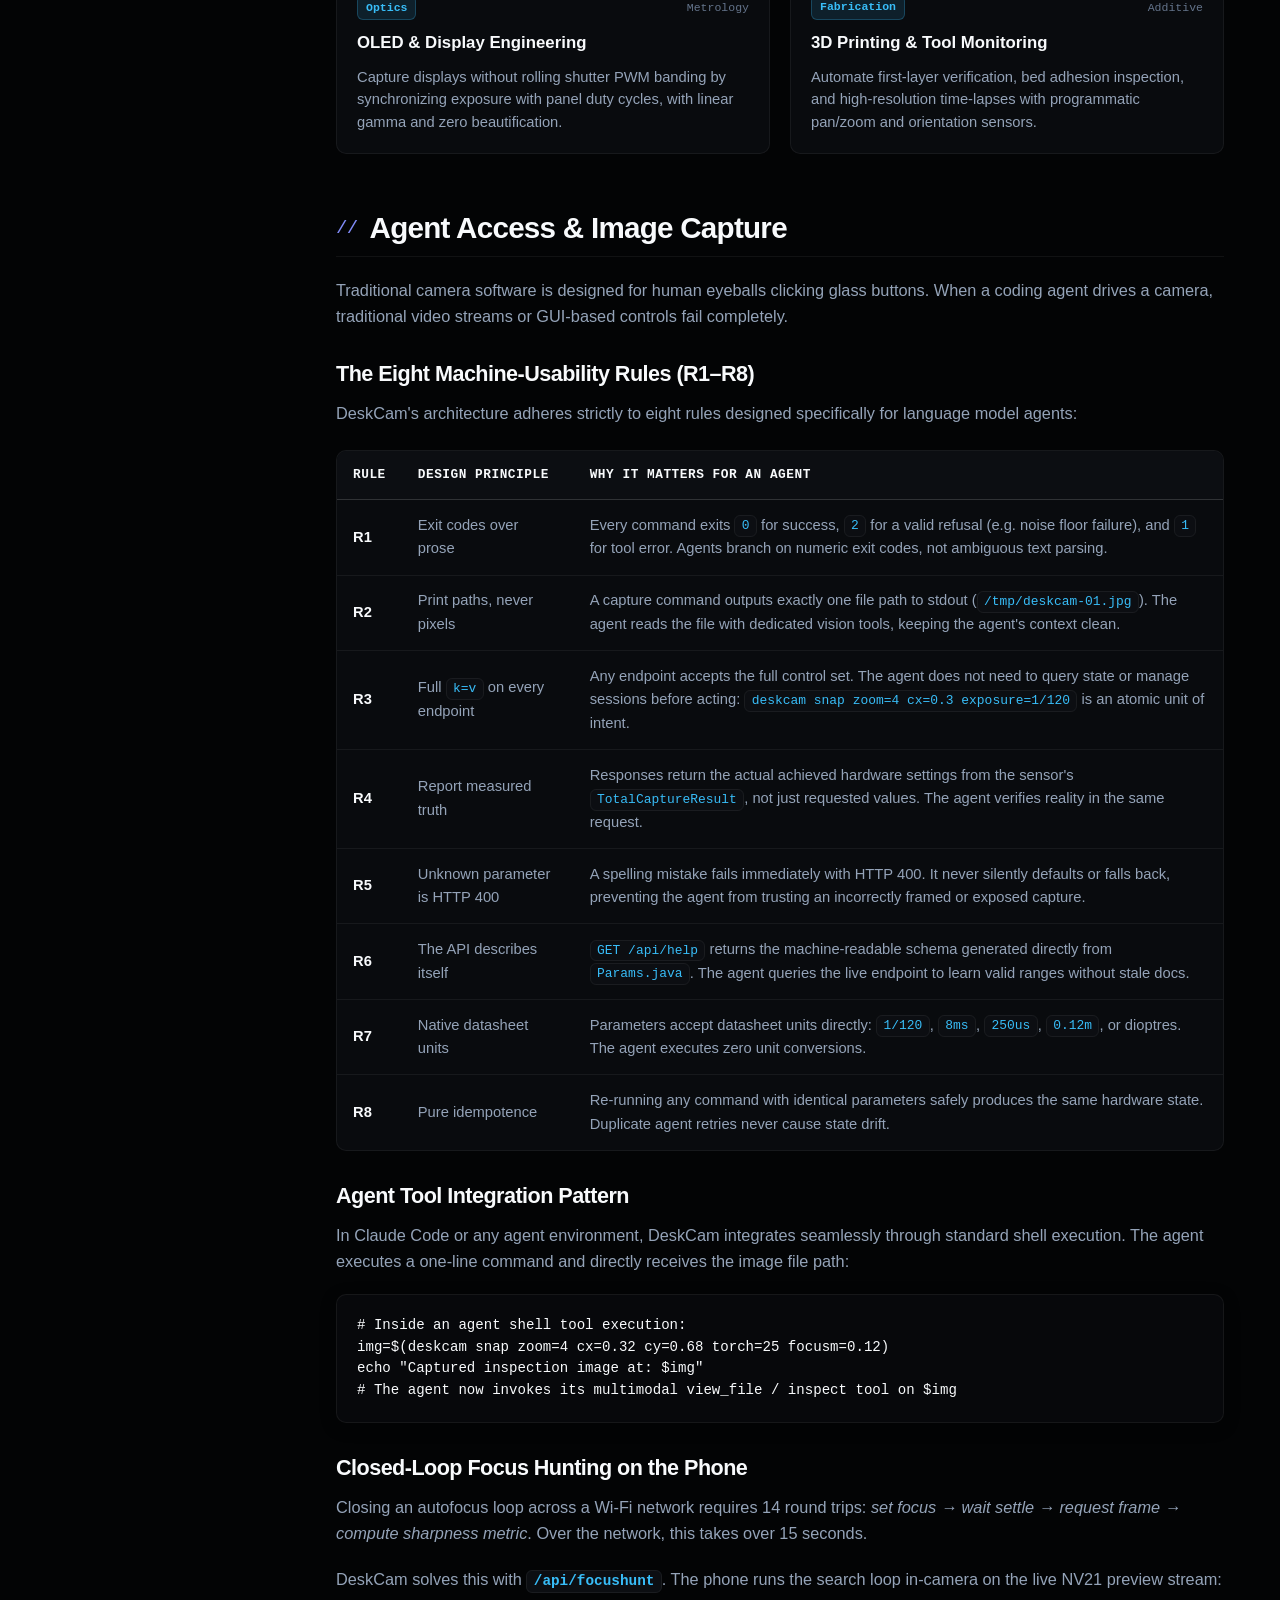
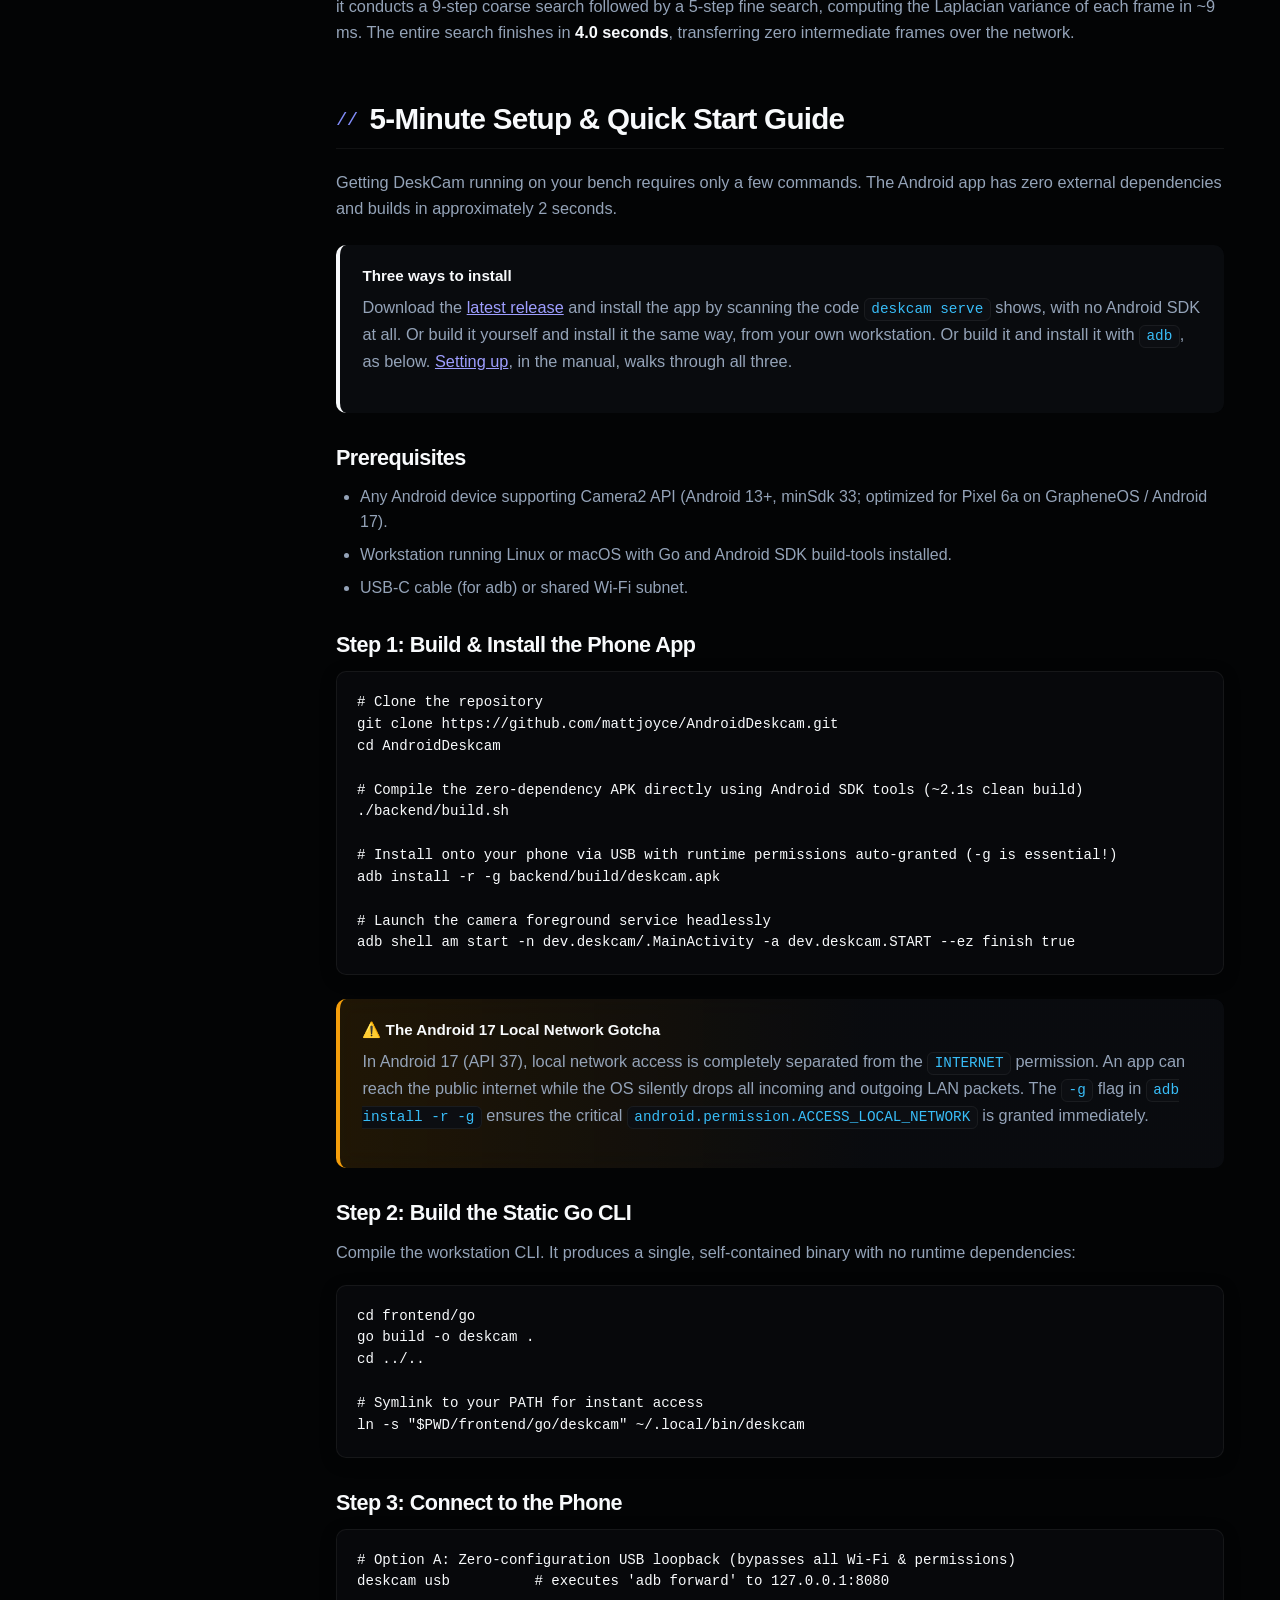
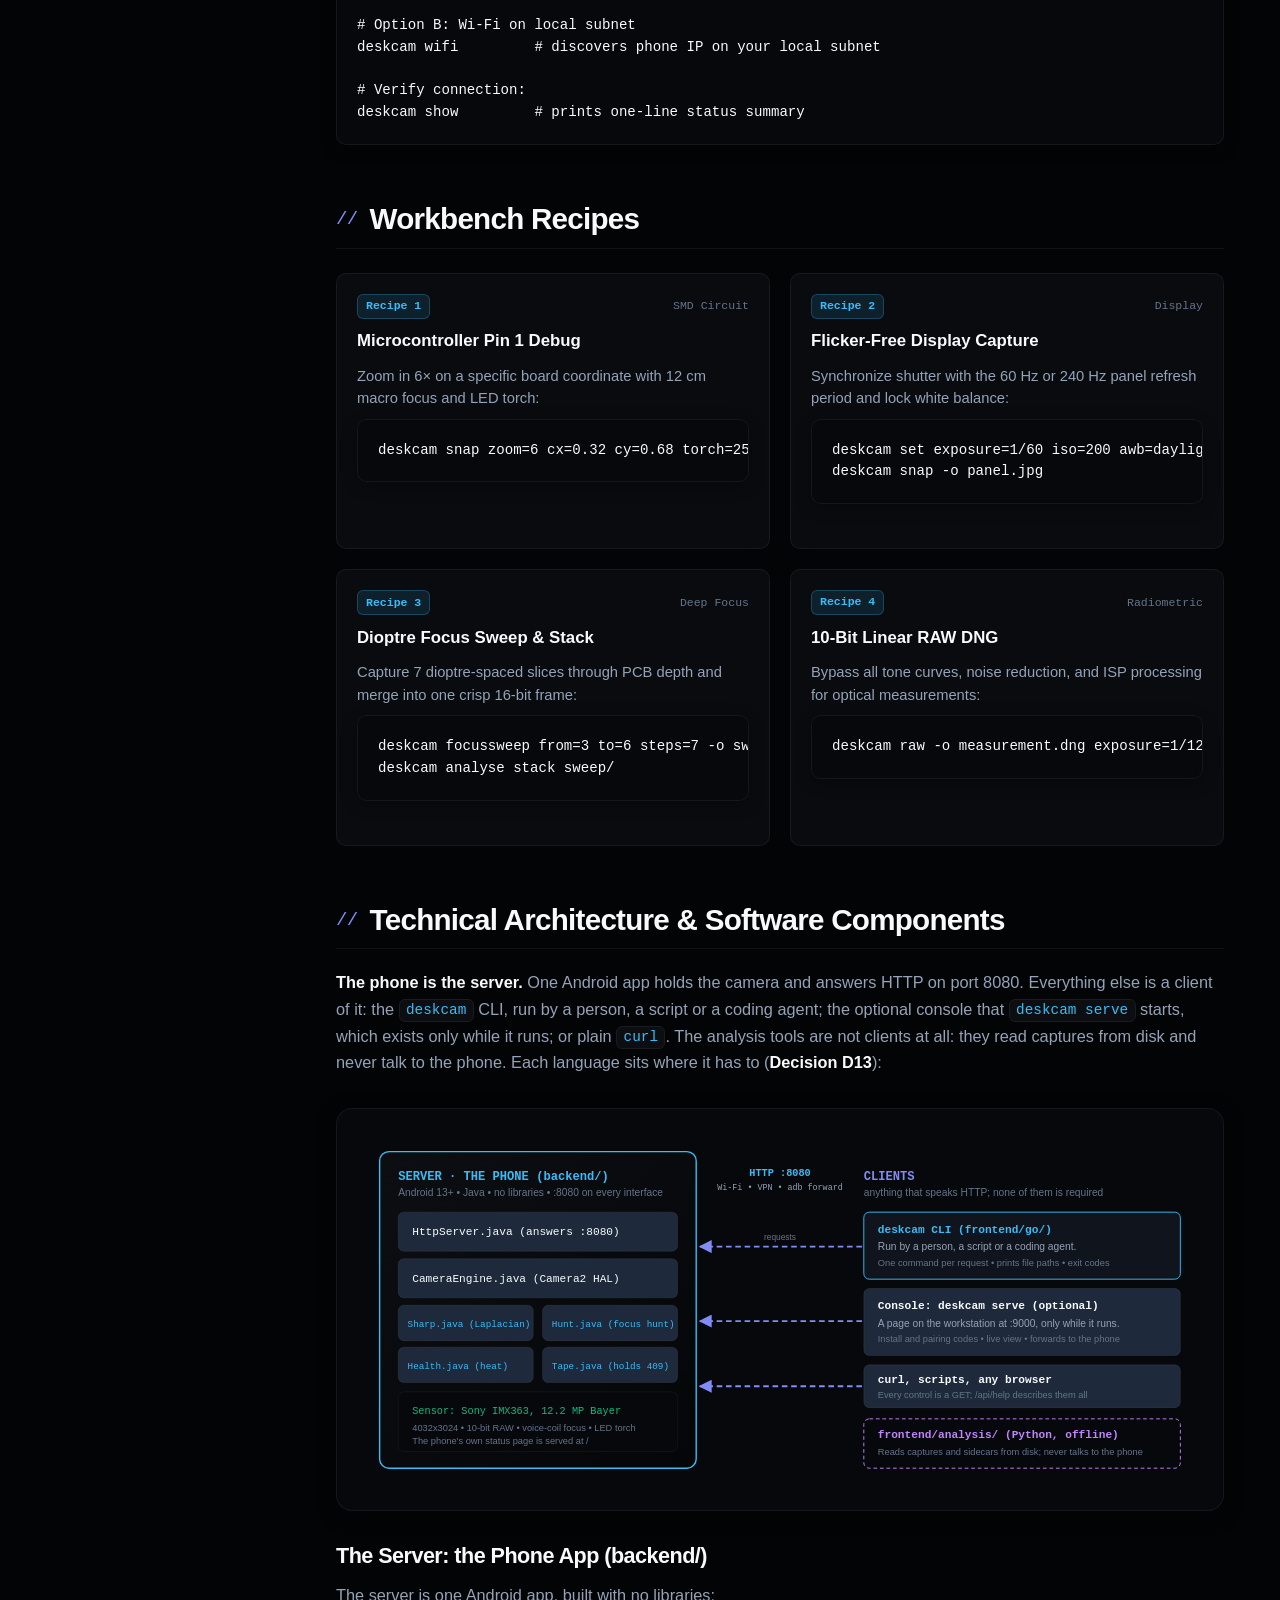
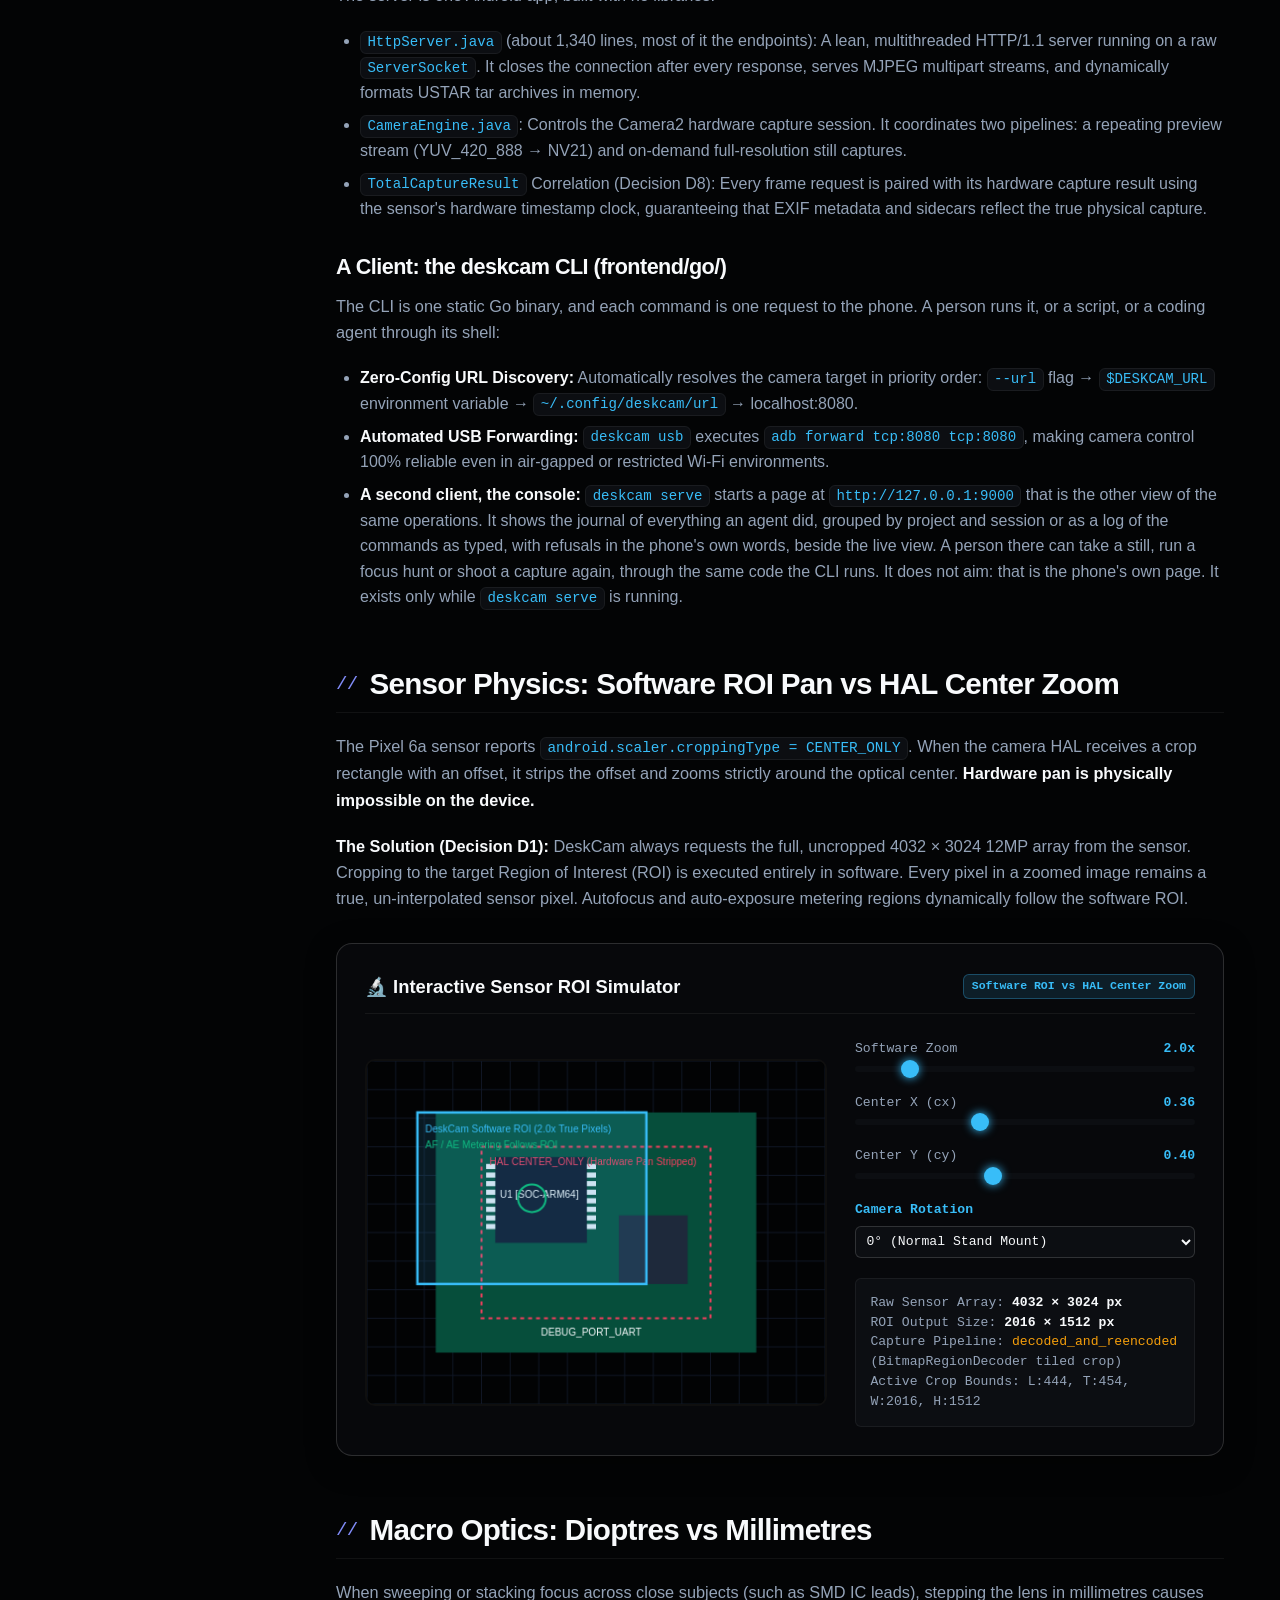
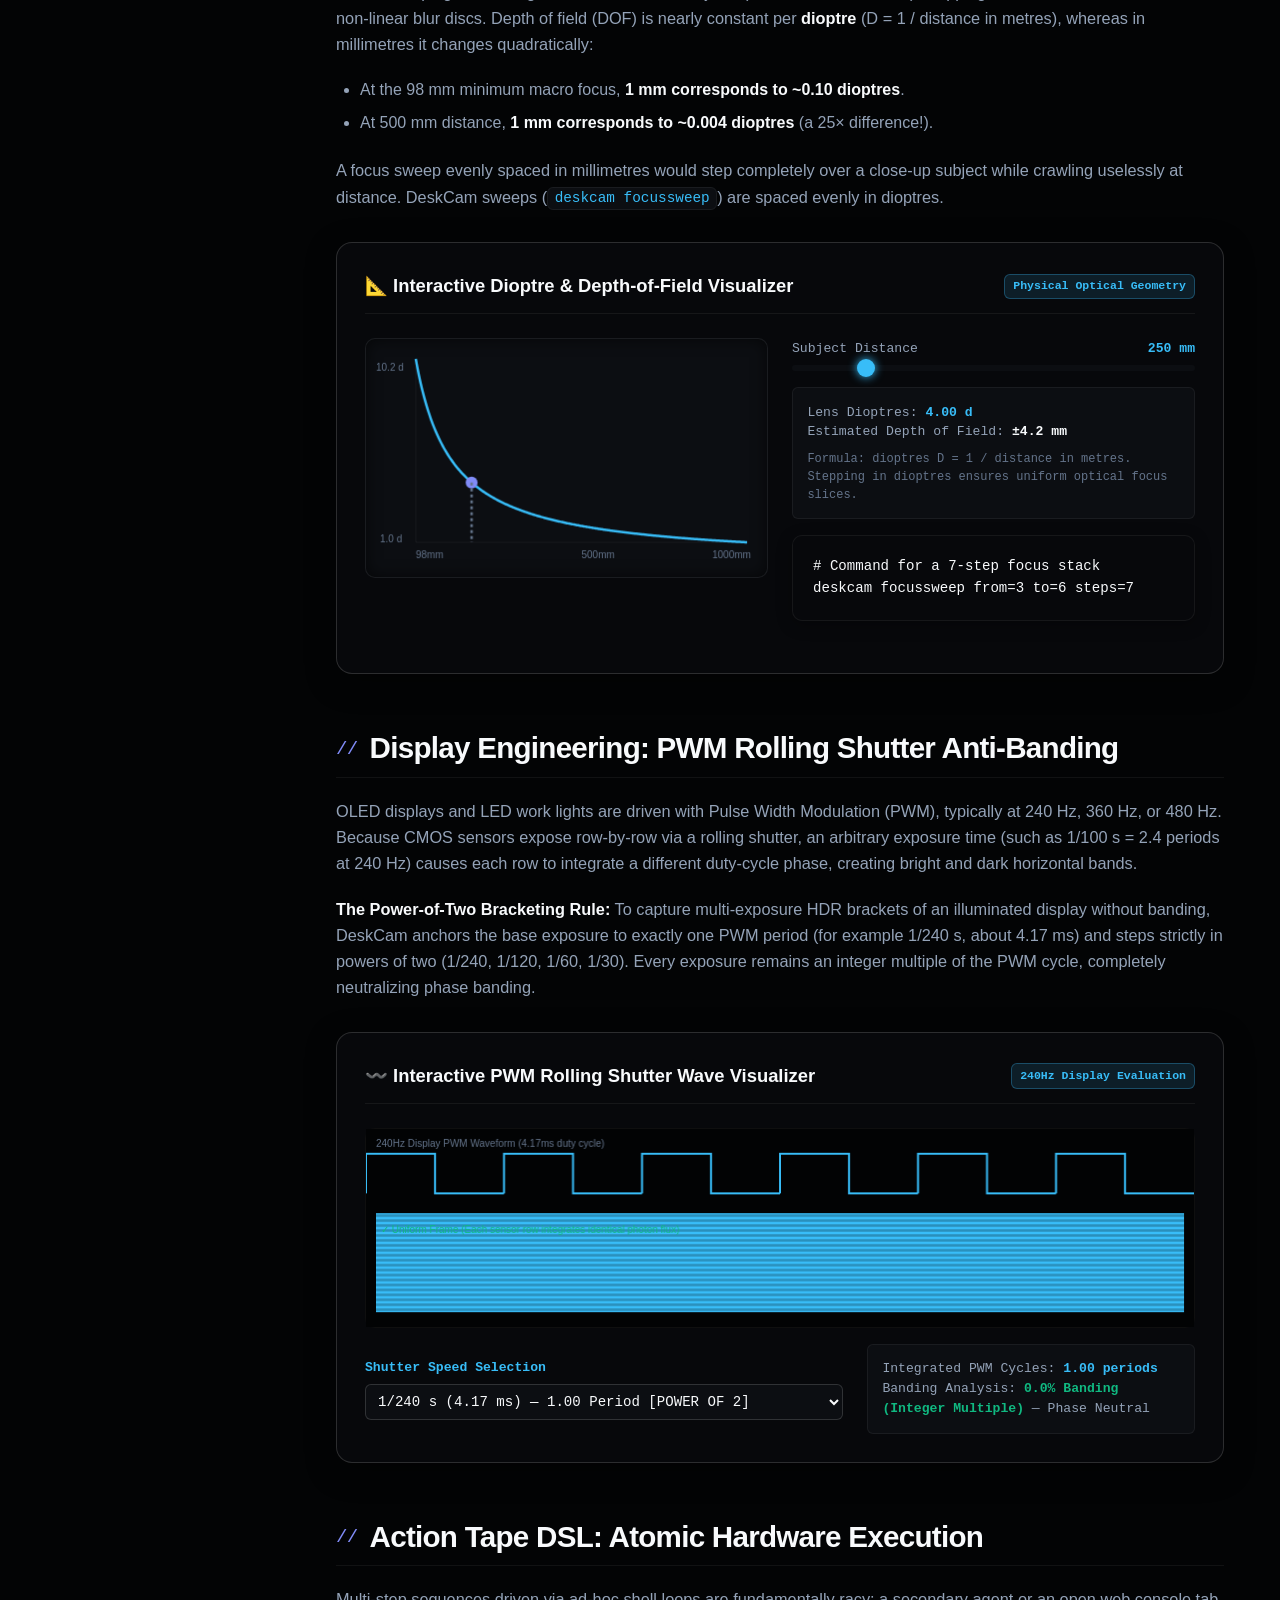
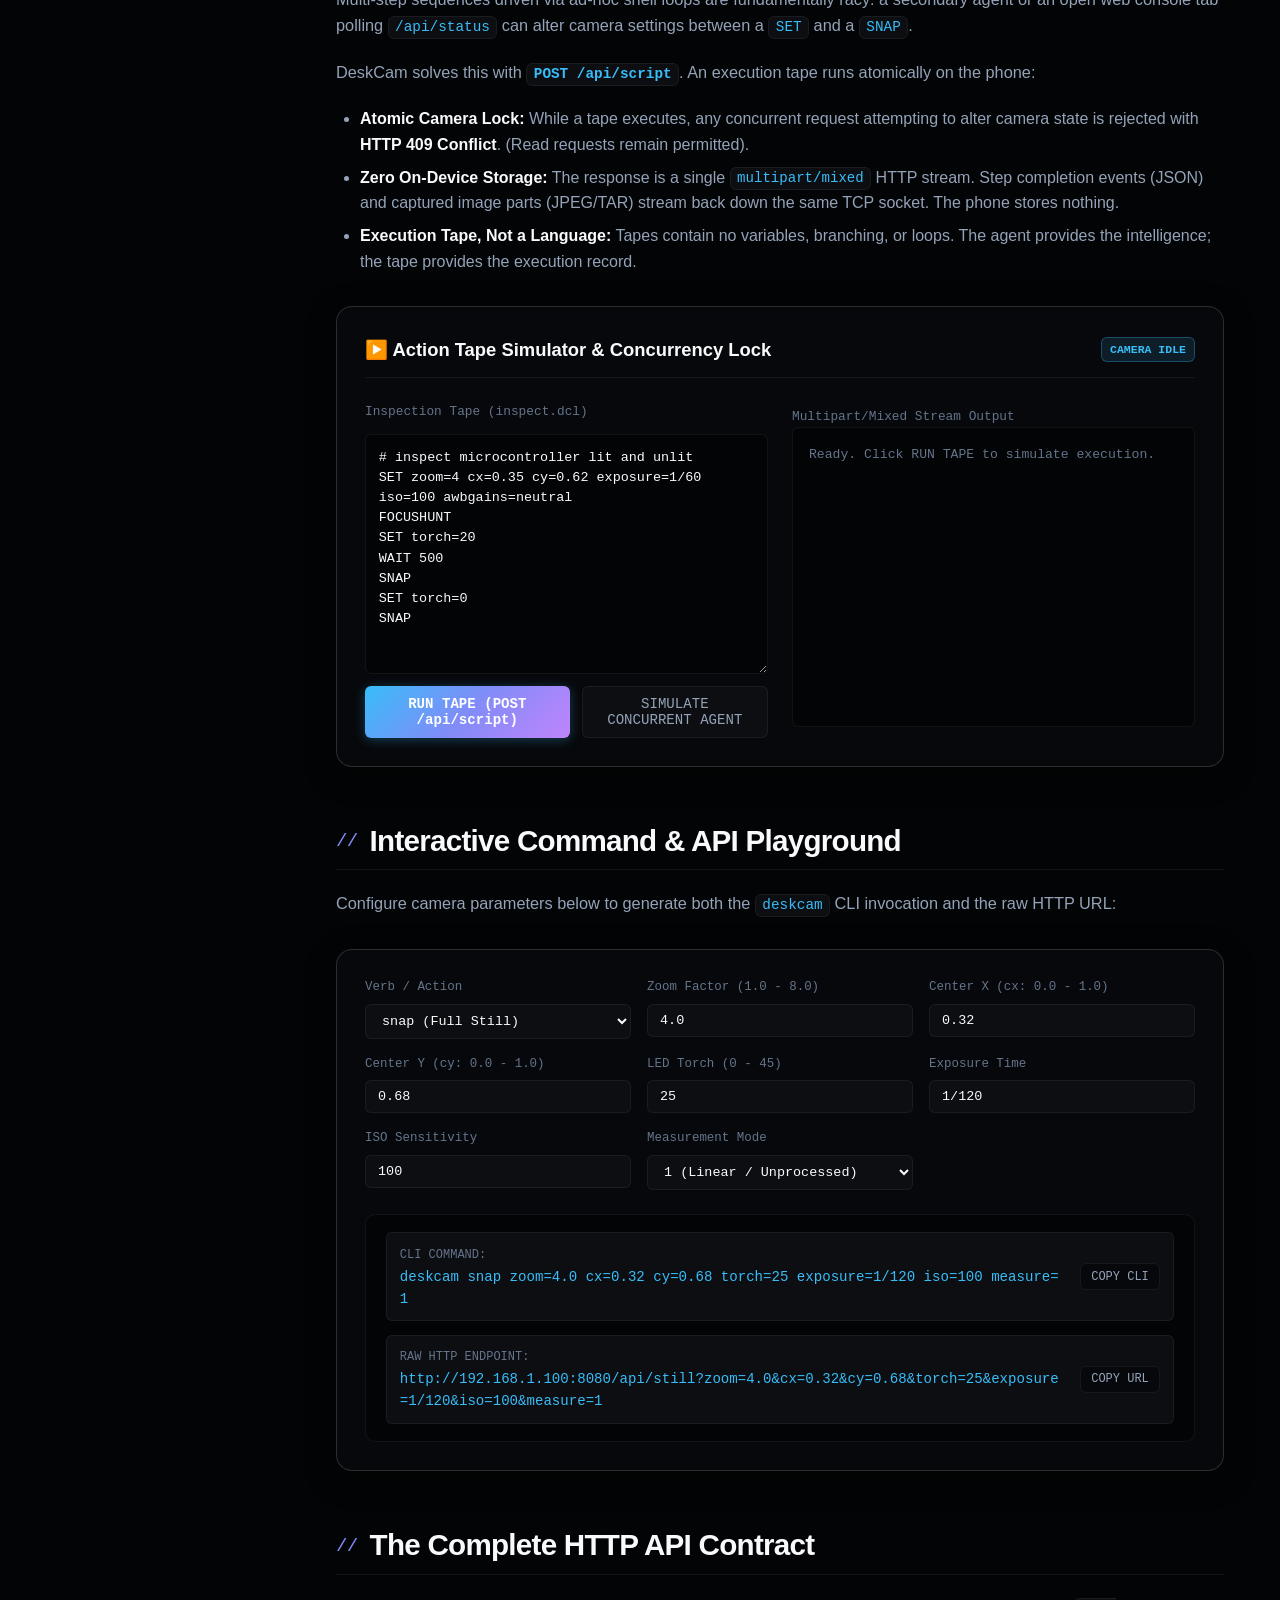
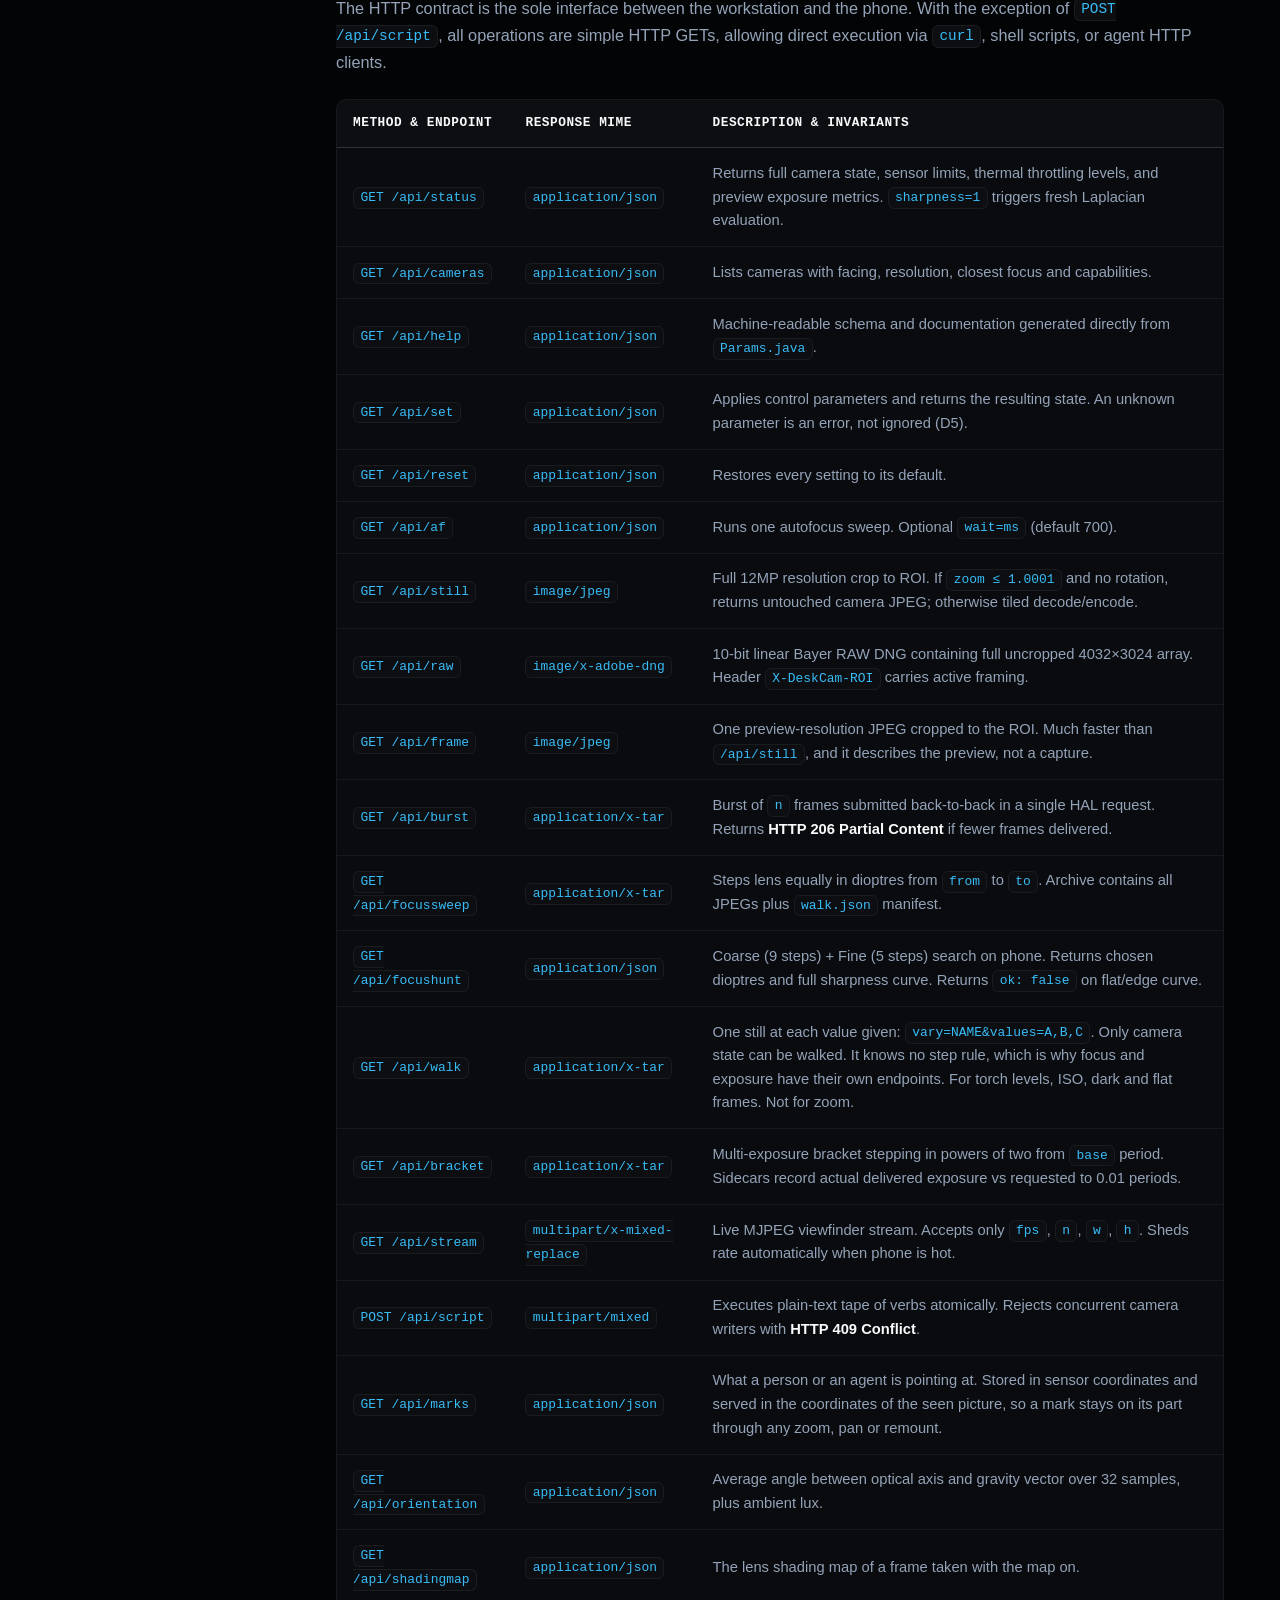
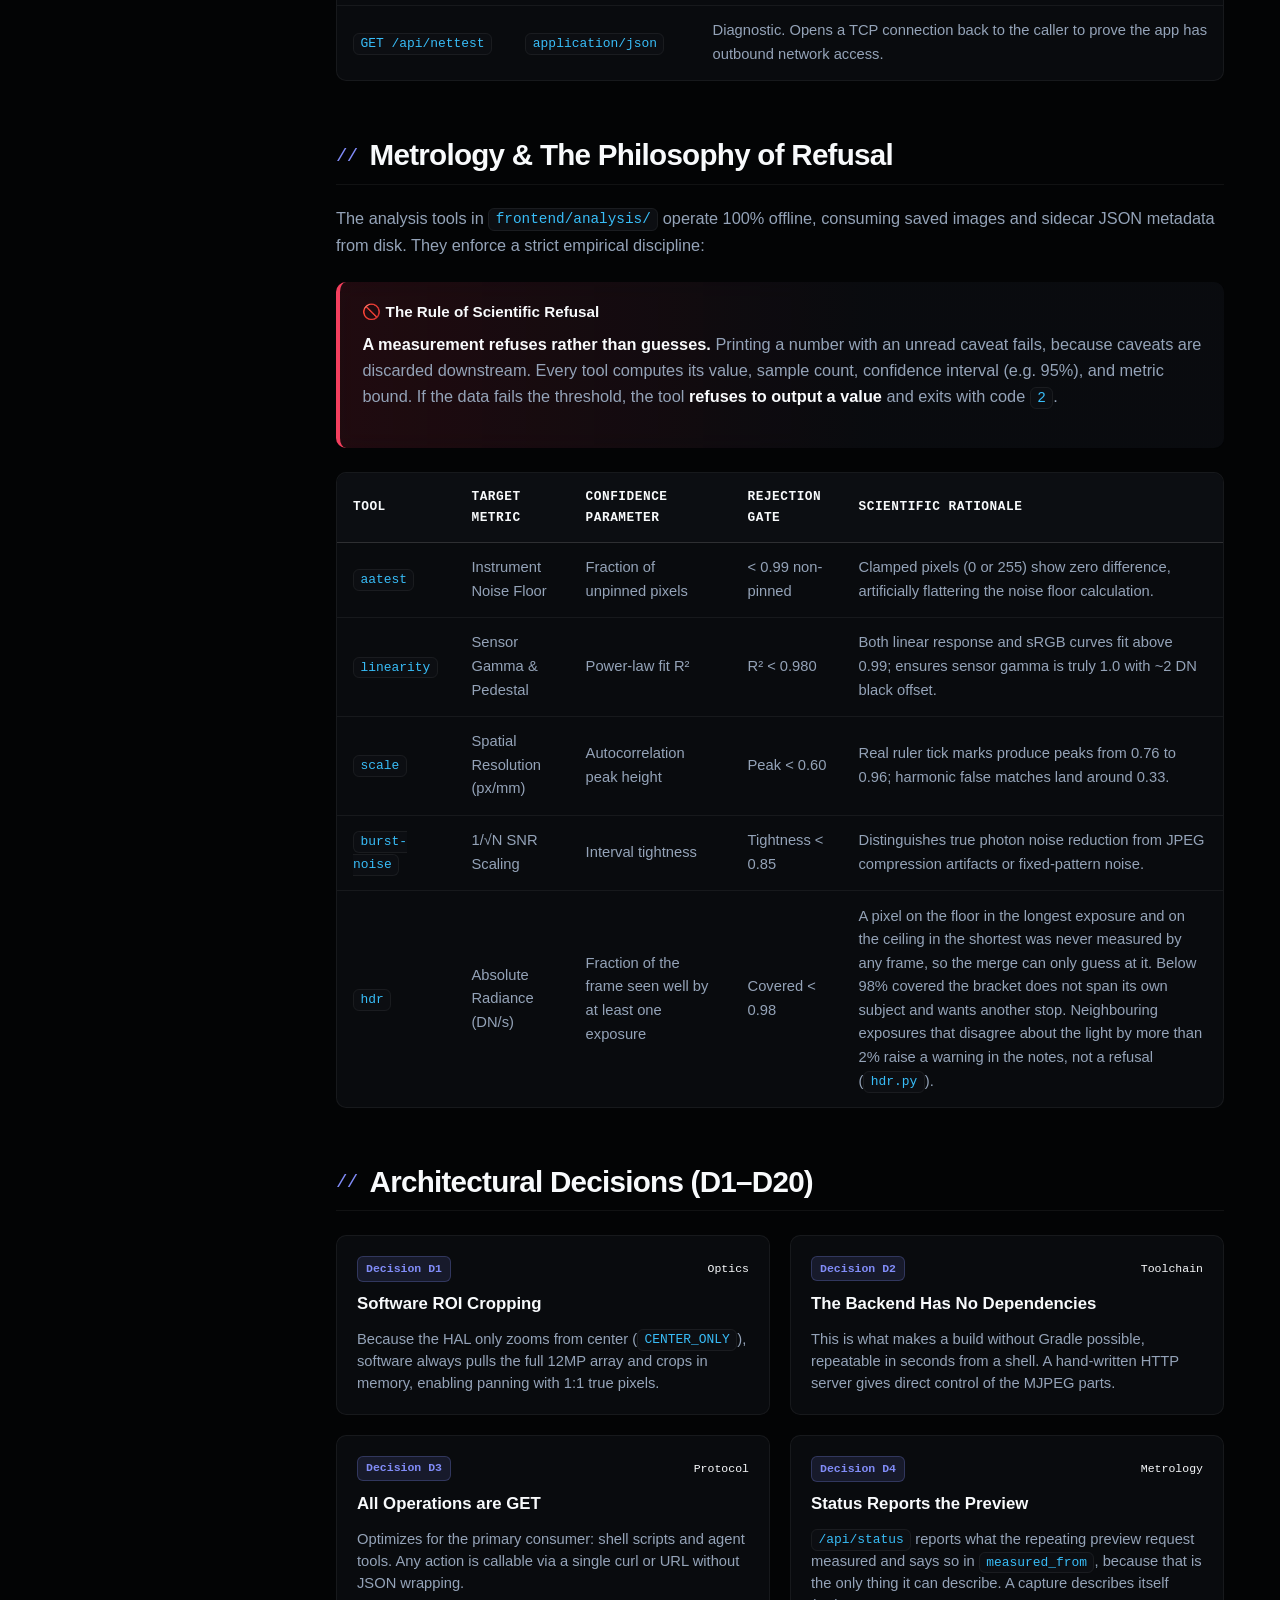
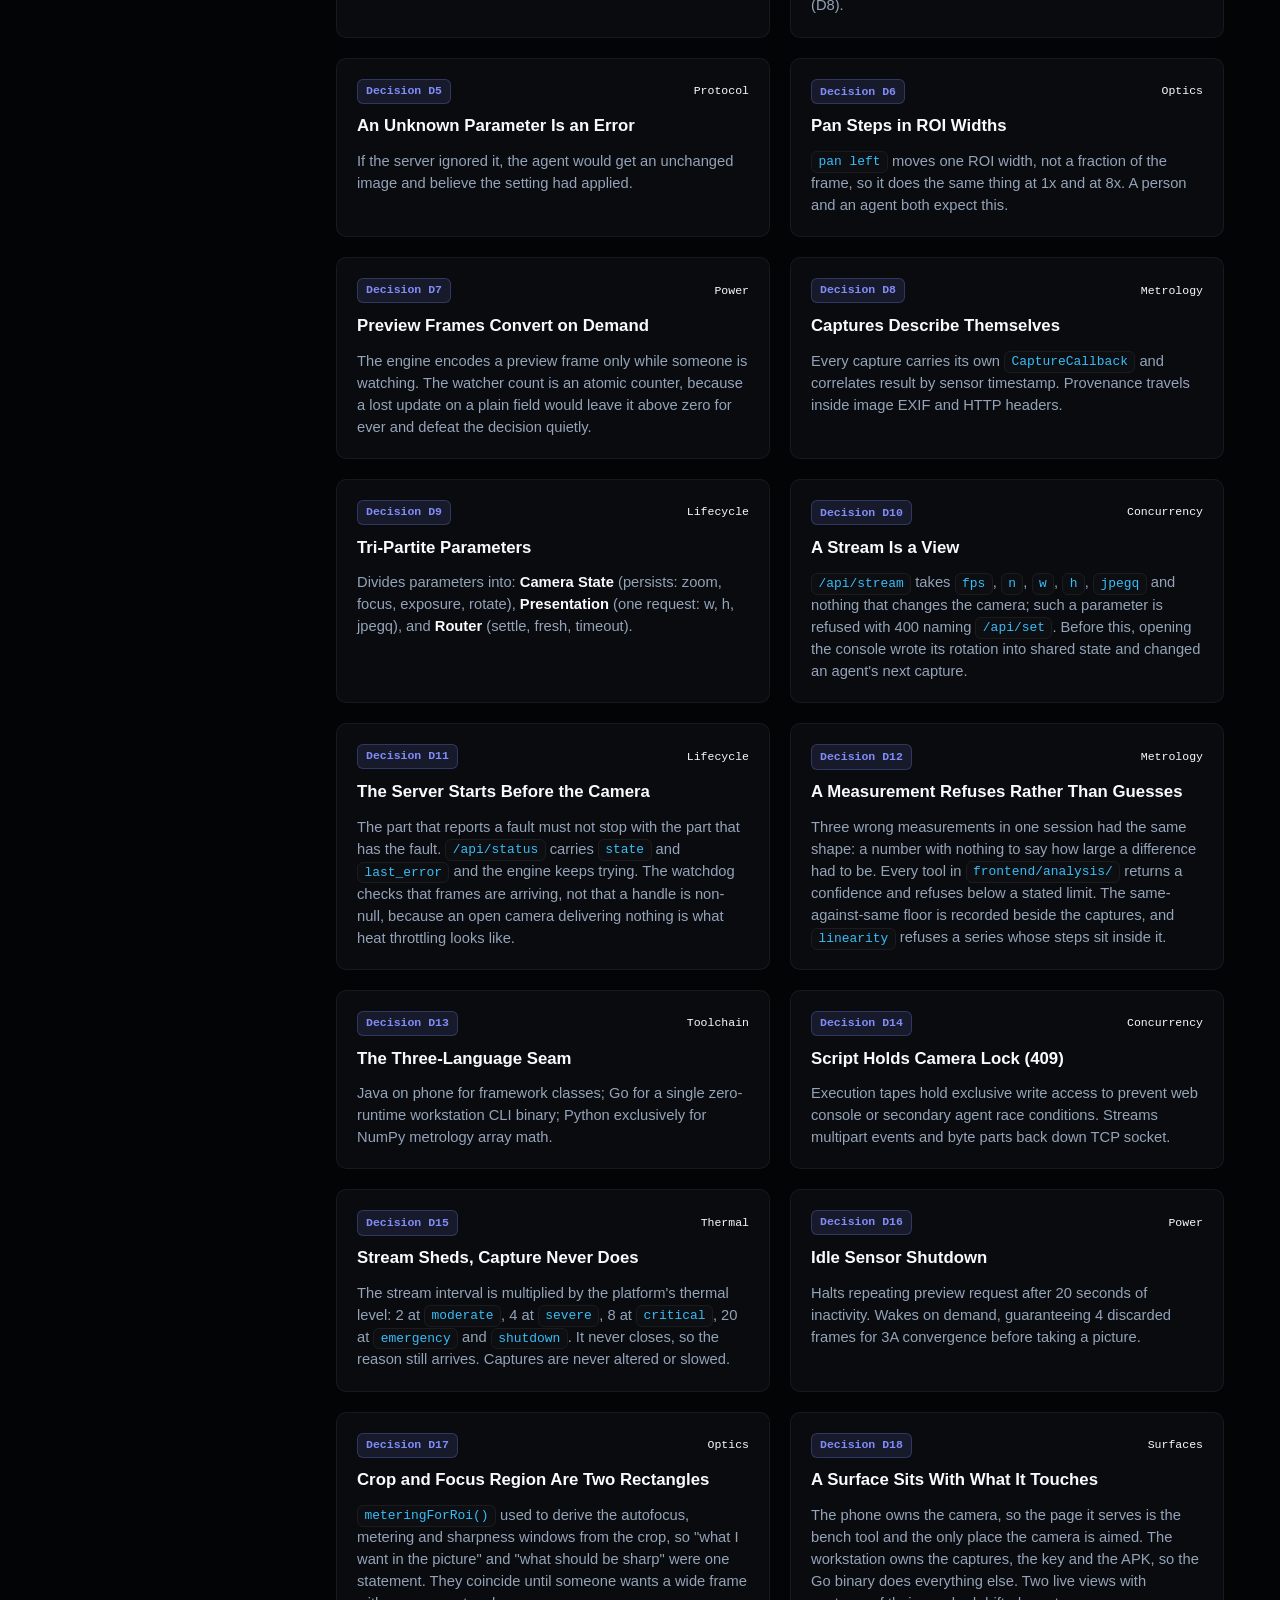
==== commit 4199ab7f: "A label goes to the gutter, and says what it means when the bench moves Ten parts annotated on one b" ====
--- a/explainer/index.html
+++ b/explainer/index.html
@@ -273,7 +273,7 @@
           <div class="callout-title">Three ways to install</div>
           <p>Download the <a href="https://github.com/mattjoyce/AndroidDeskcam/releases/latest">latest release</a> and install the app by scanning the code <code>deskcam serve</code> shows, with no Android SDK at all.
           Or build it yourself and install it the same way, from your own workstation. Or build it and install it with <code>adb</code>, as below.
-          The README's Quick Start walks through all three.</p>
+          <a href="../docs/manual/setup.md">Setting up</a>, in the manual, walks through all three.</p>
         </div>
 
         <h3>Prerequisites</h3>
@@ -1176,6 +1176,15 @@
             <div class="card-title">One Camera Page, Served From Either End</div>
             <div class="card-desc">The phone's bench page is one file. Android packages it and the console embeds the same file and serves it at <code>/camera</code>, so both live views share their gestures, marks and focus feedback. On the workstation the console forwards the page's requests with the key on and journals what they change as <code>via: console</code>. Requests made straight to the phone never reach the journal.</div>
           </div>
+
+          <div class="info-card">
+            <div class="card-header">
+              <span class="card-badge badge-decision">Decision D21</span>
+              <span style="font-family:var(--font-mono); font-size:0.72rem;">Surfaces</span>
+            </div>
+            <div class="card-title">A Label Lives In The Gutter, Not On Its Mark</div>
+            <div class="card-desc">A label drawn on its own mark covers the part it names as soon as two marks are close, and ten parts annotated on one board hid the board. Labels are laid out in two columns down the sides of the picture instead, each mark taking the side it sits on, ordered by height so the leader lines do not cross, and pushed apart where they would collide. Where a column has no room for its labels at two lines each, that column becomes numbered badges keyed to the marks list rather than truncated text: either the text fits or it is not shown as text. The marks themselves never move, so an annotation never sits on the evidence.</div>
+          </div>
         </div>
       </section>
 
